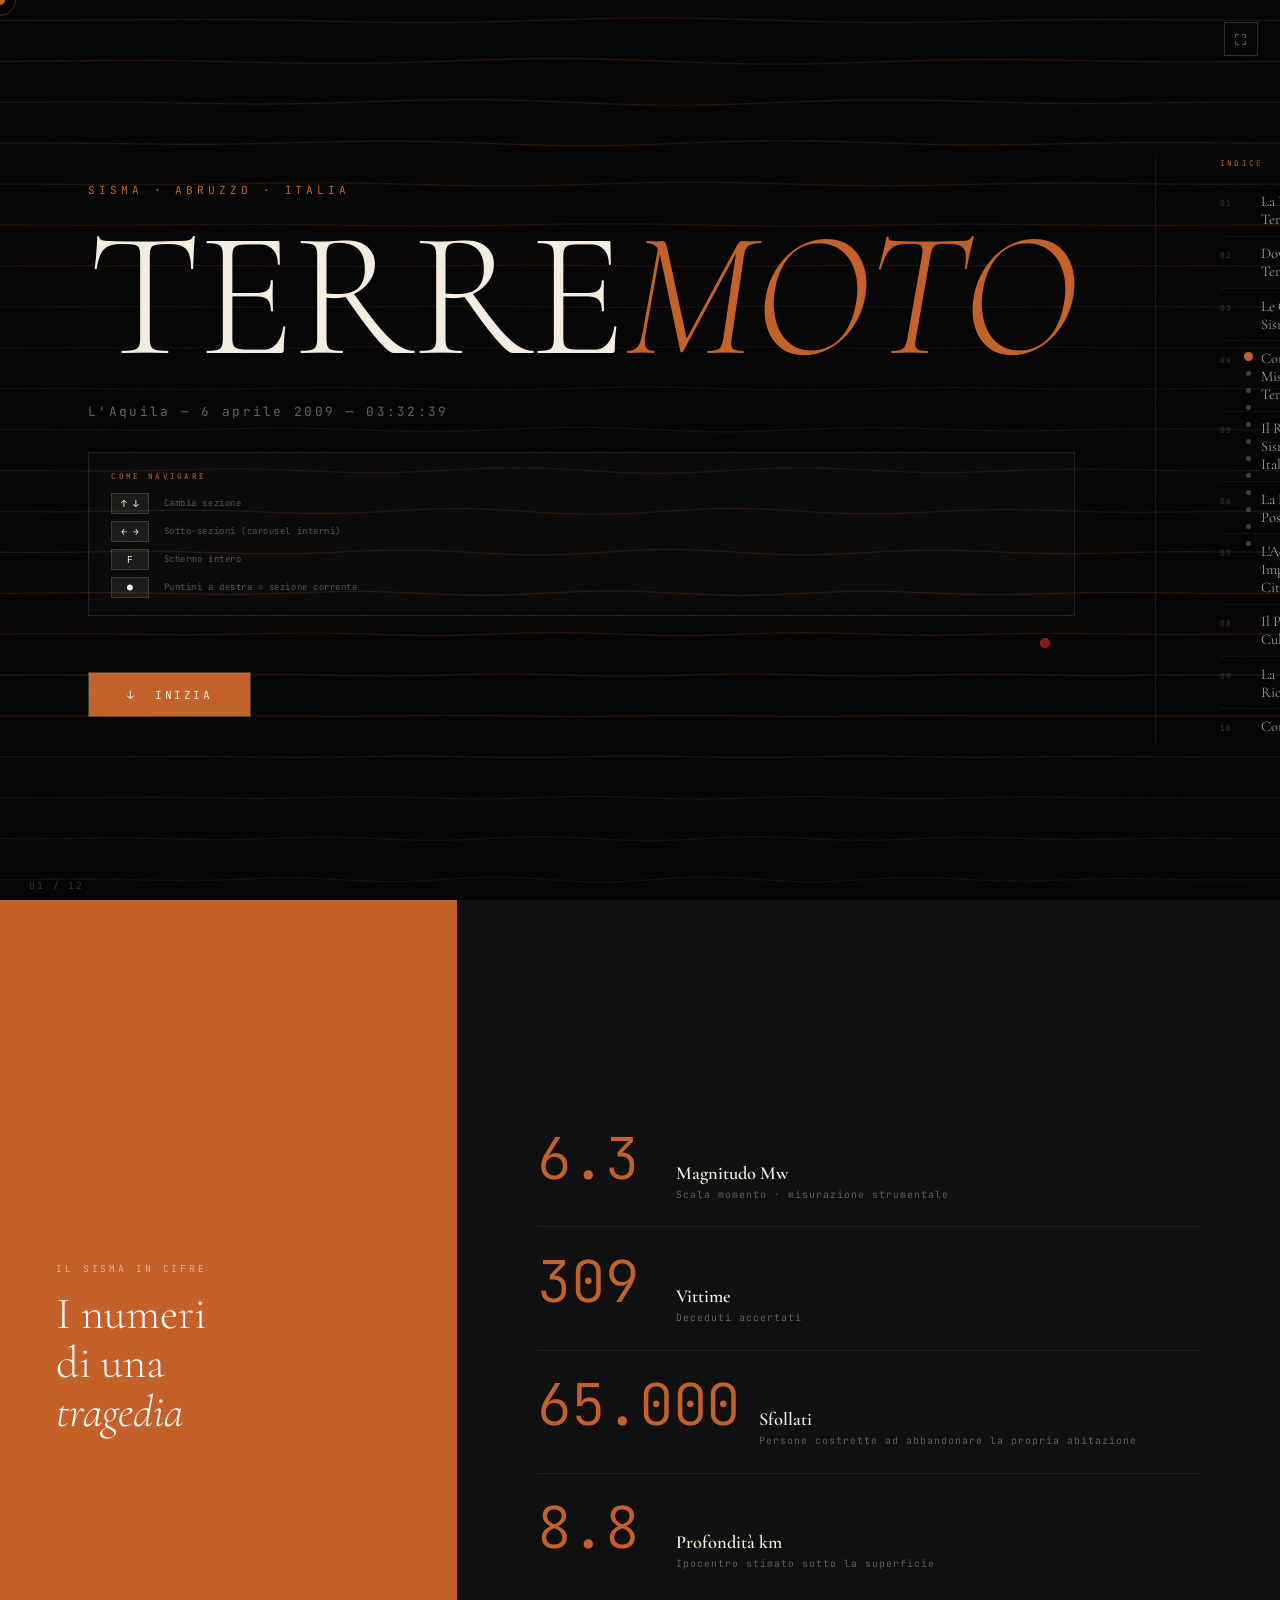
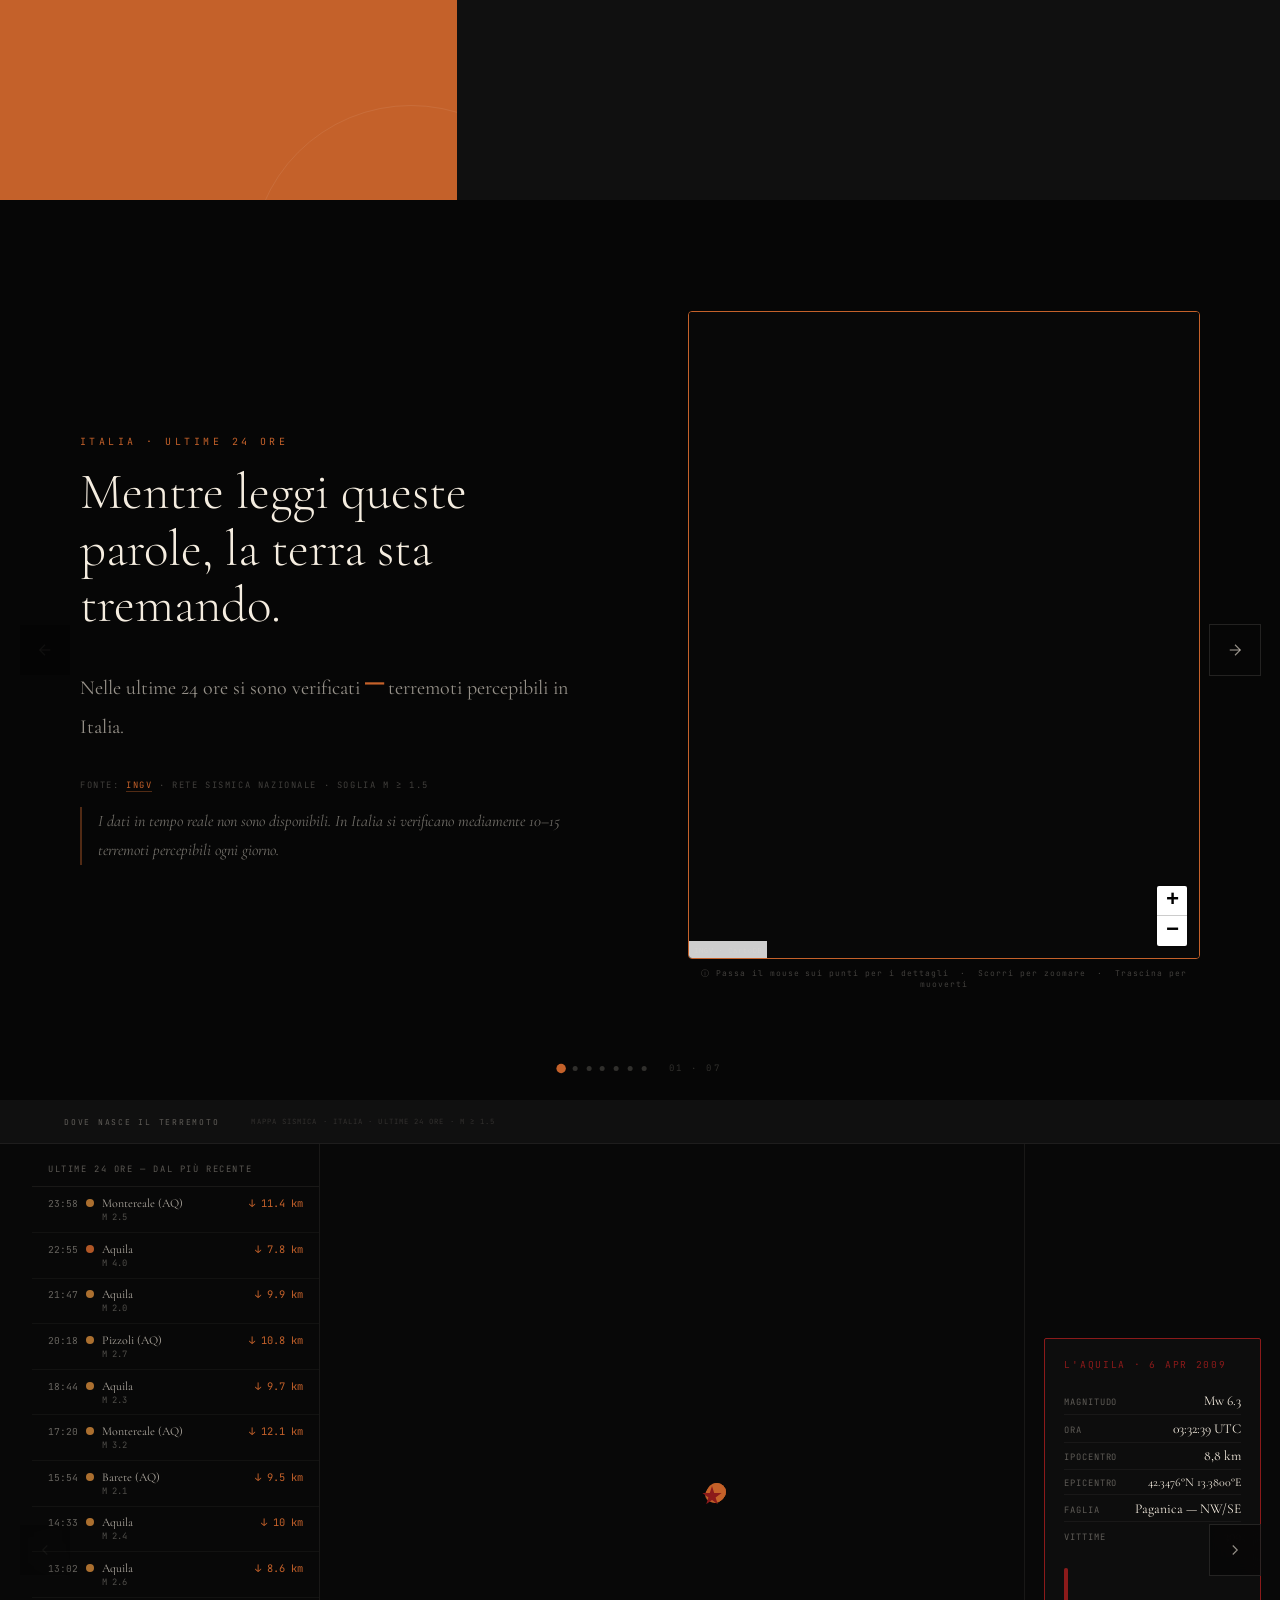
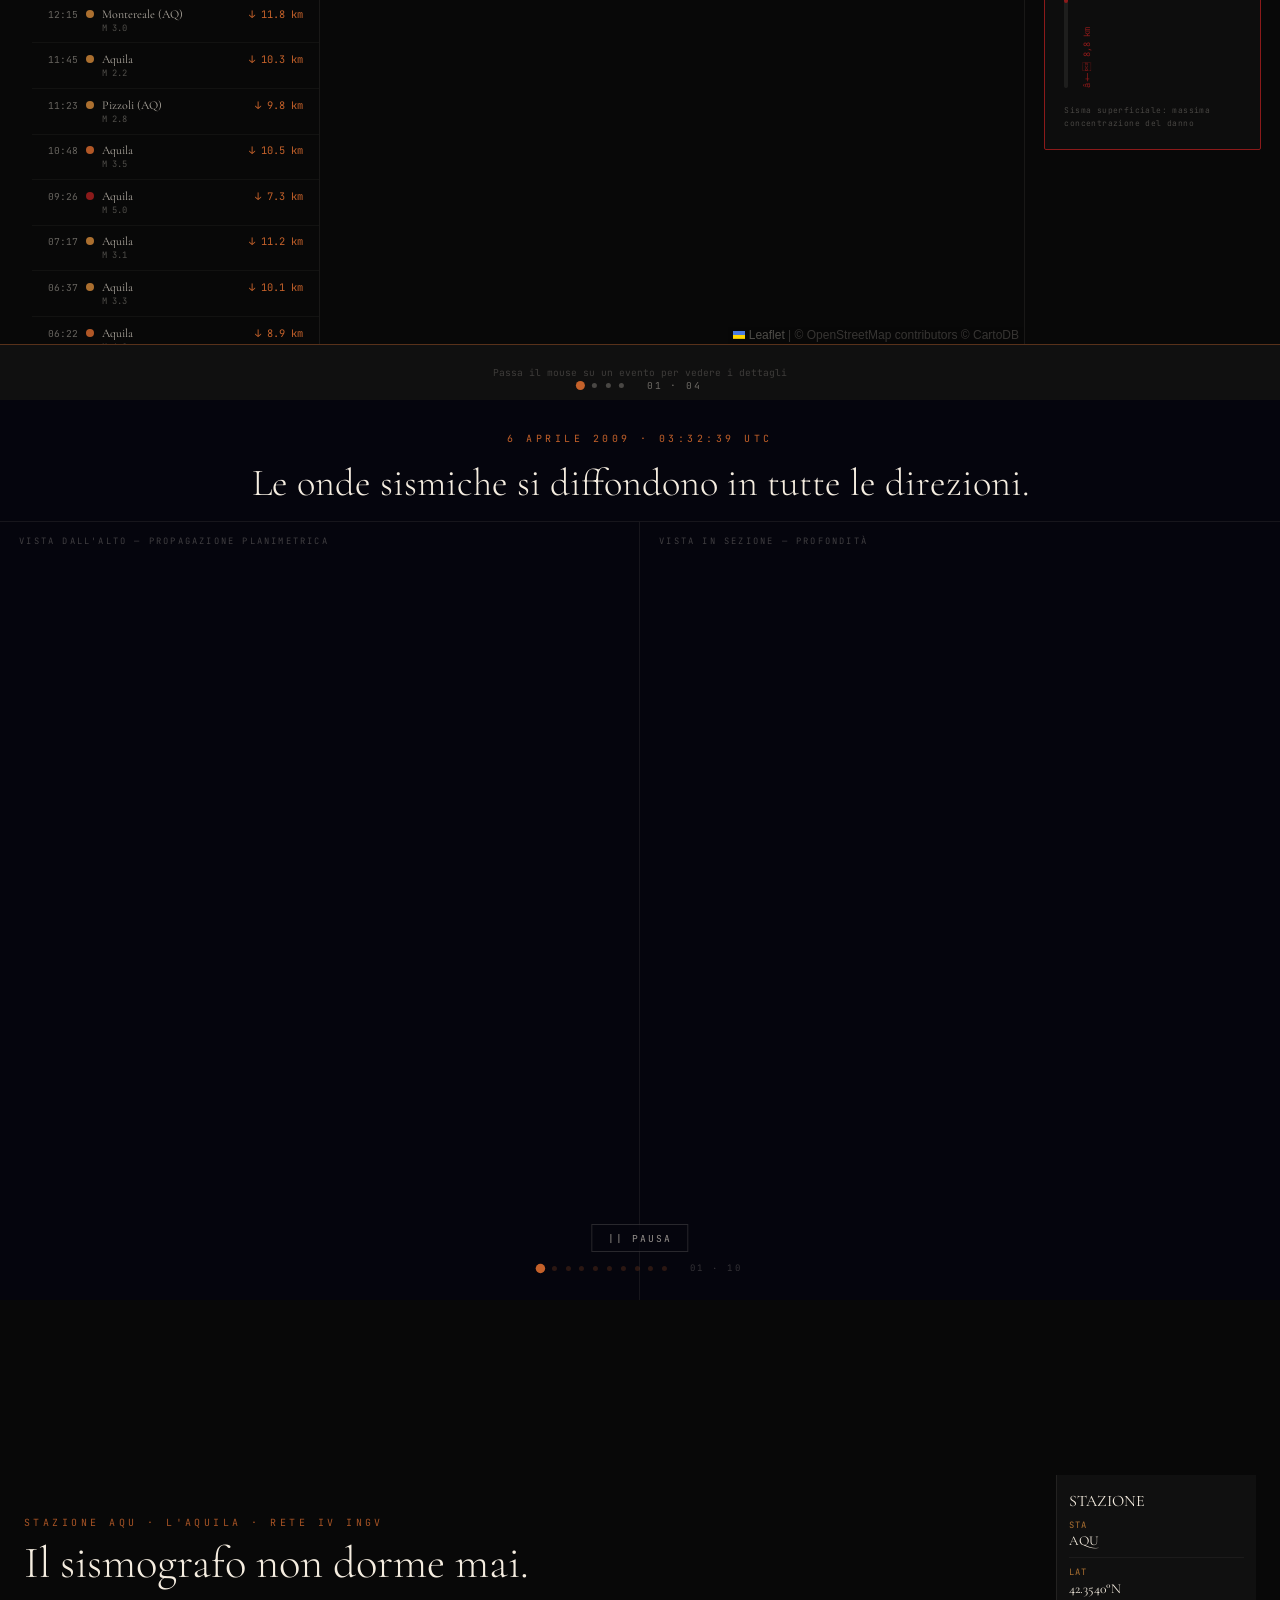
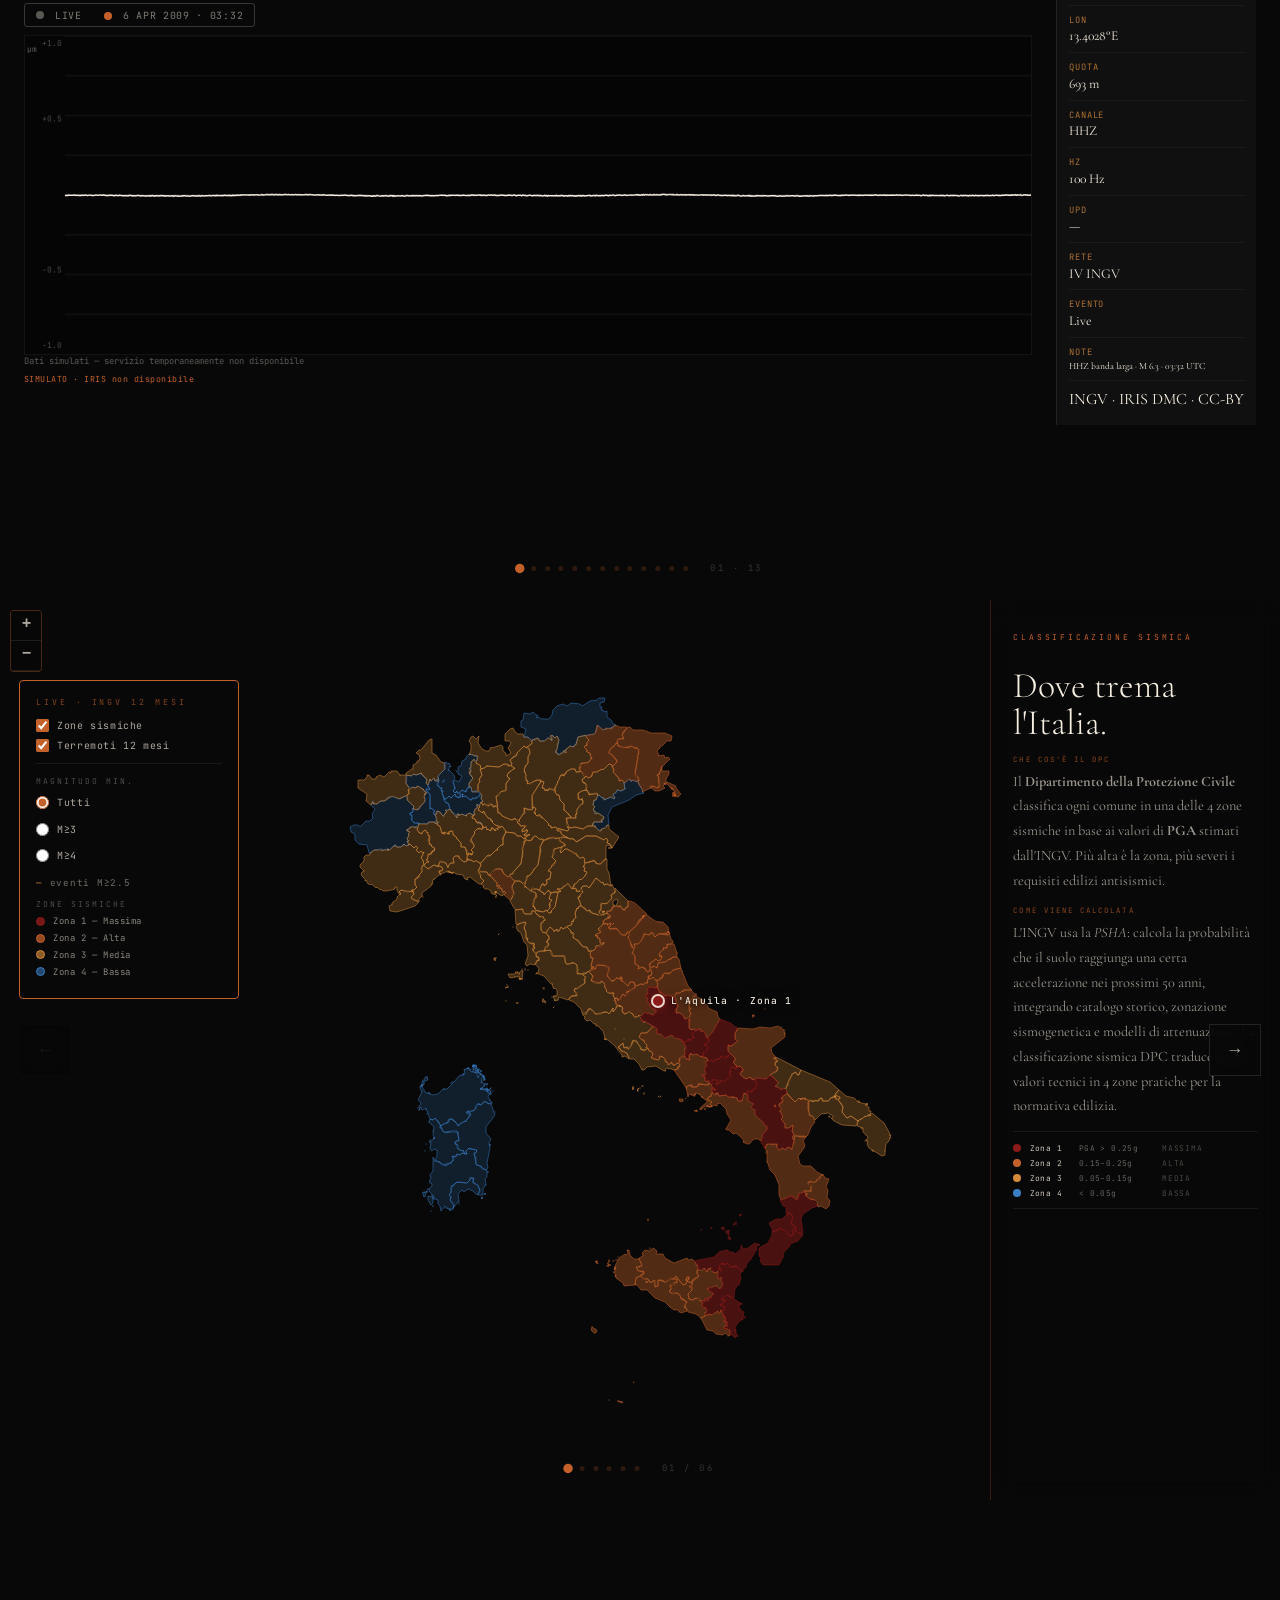
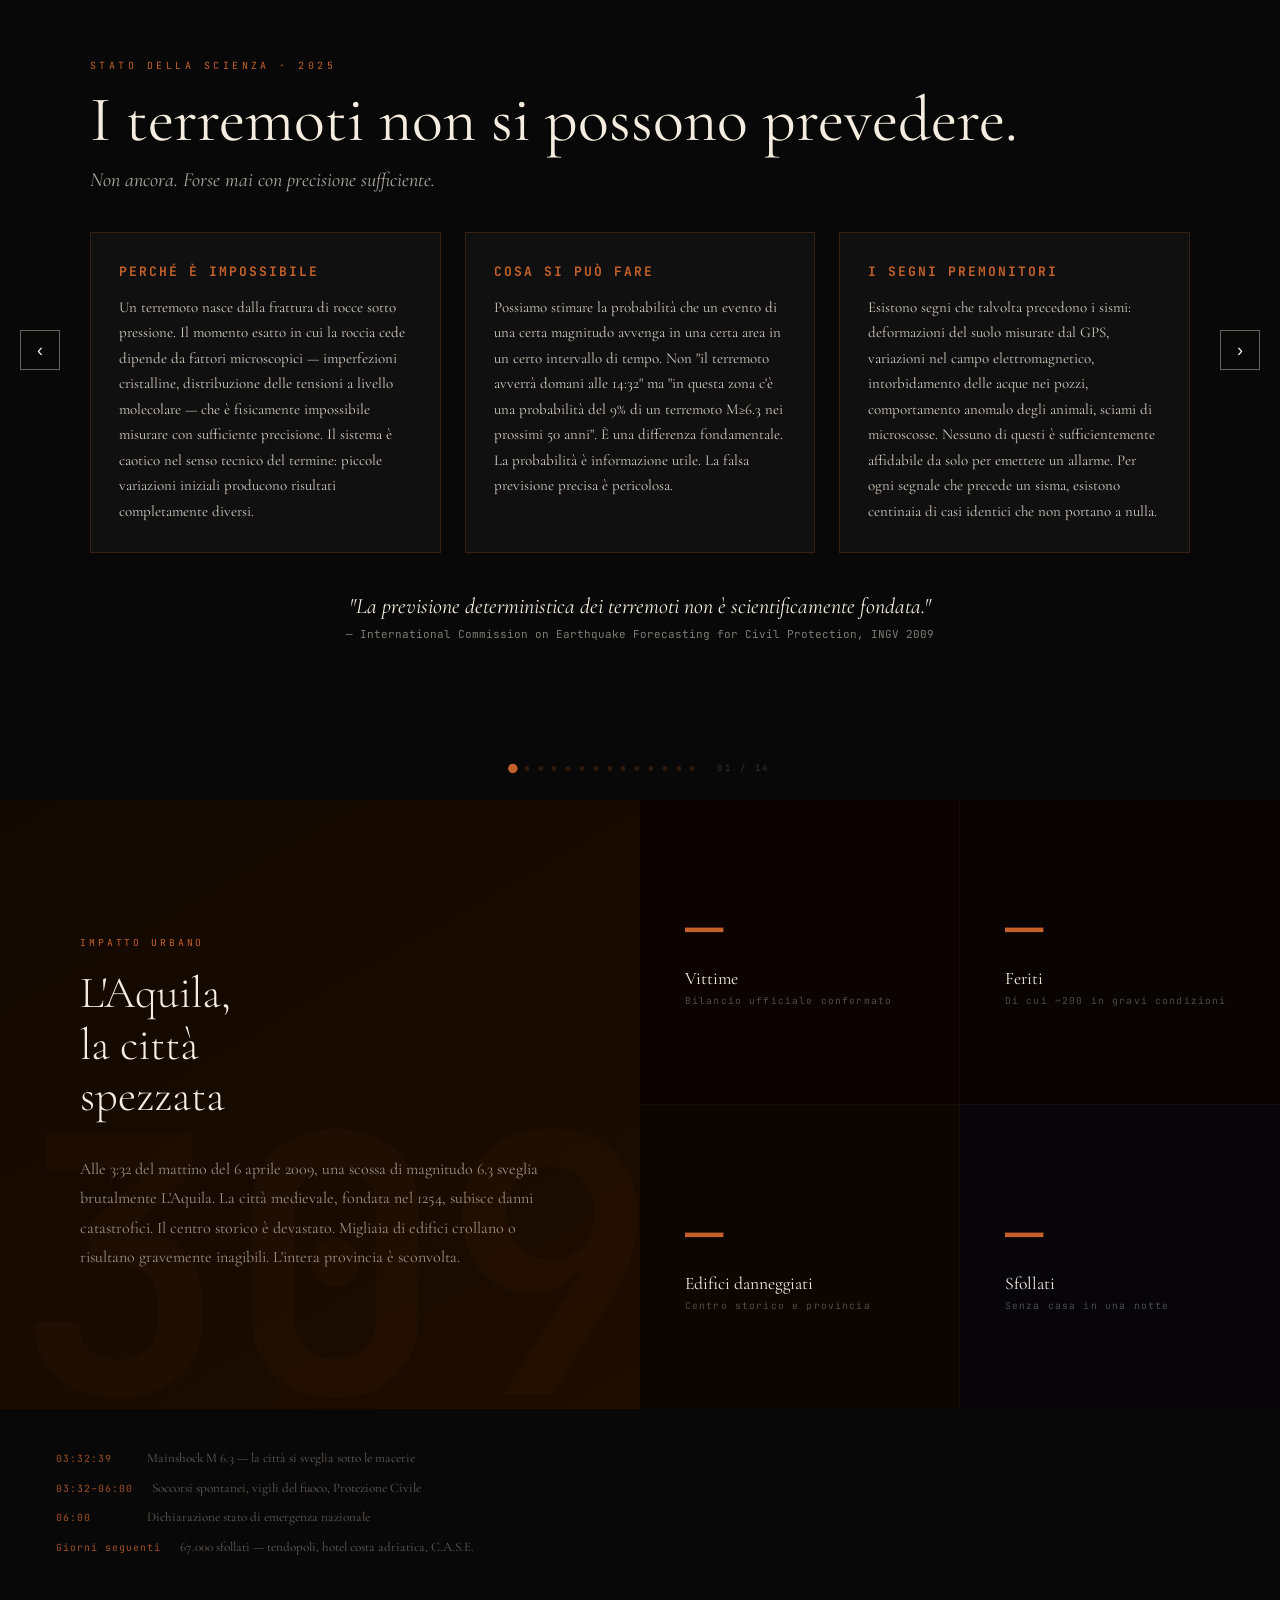
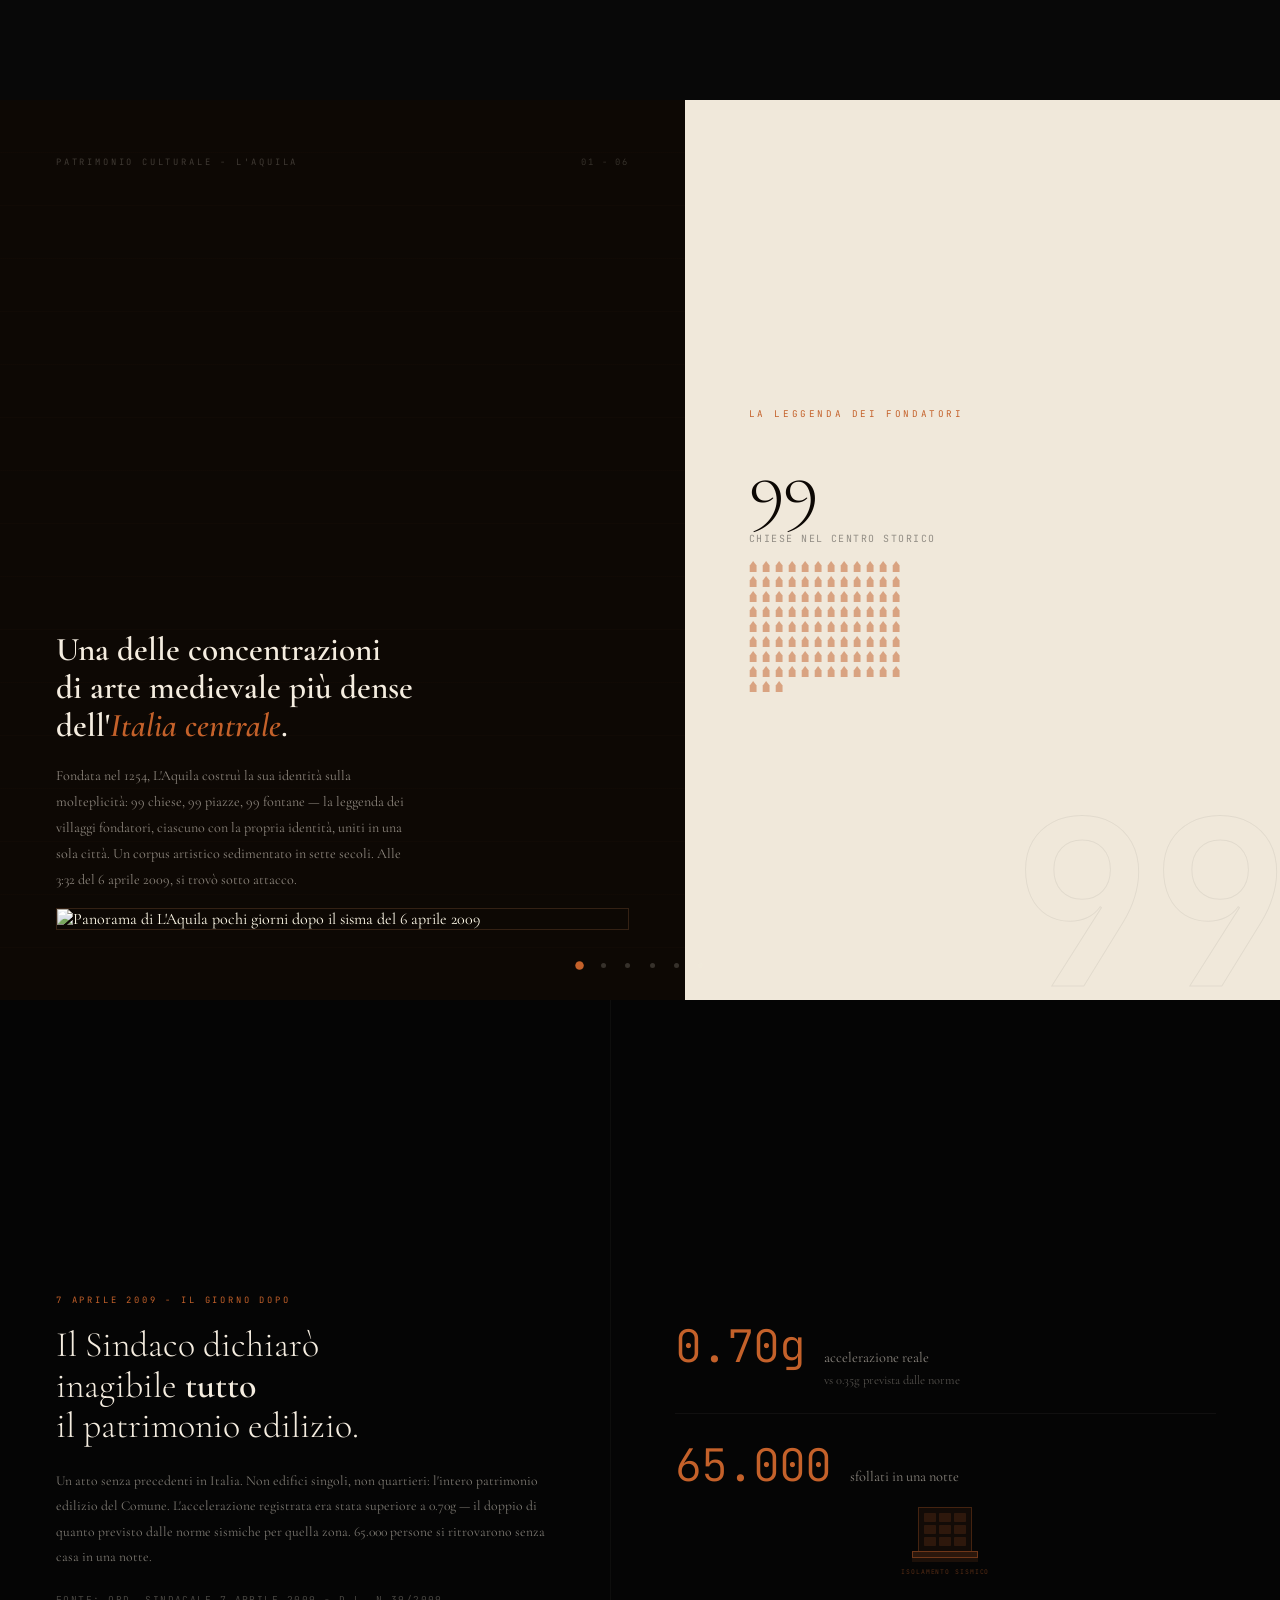
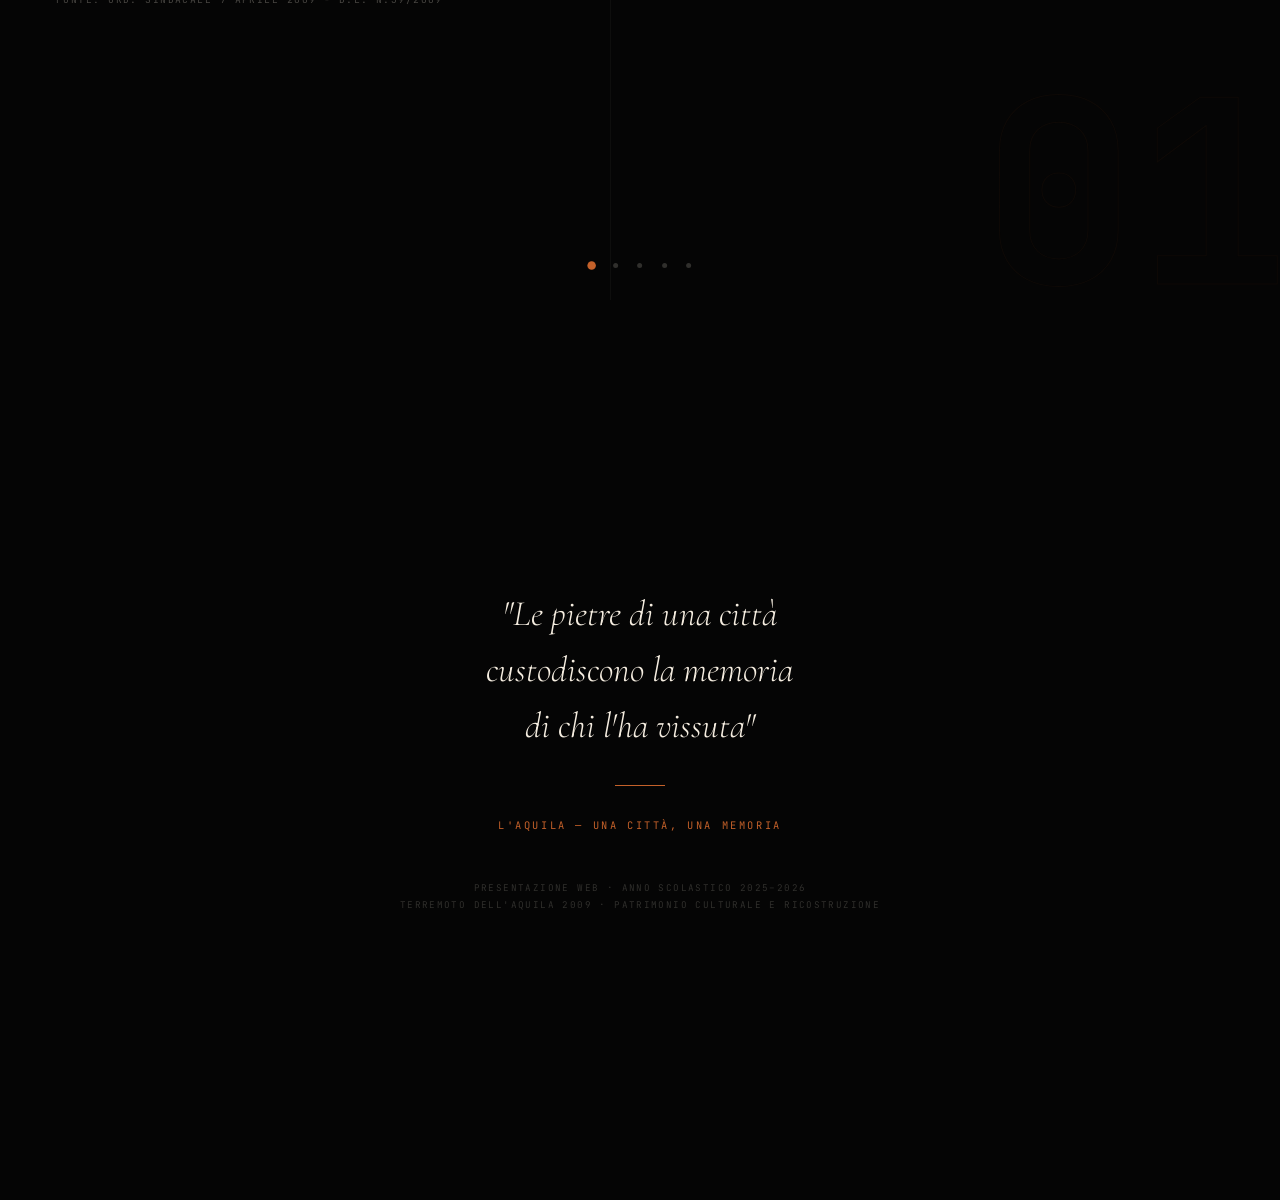
==== index.html @ 80b5f8e1 "fix(s4 html+css round2): dot-2009, 3 righe info, rimuovi pipe-connectors, s4-s12 testo, s4-s1 layout" ====
﻿<!DOCTYPE html>
<html lang="it">
<head>
    <meta charset="UTF-8">
    <meta name="viewport" content="width=device-width, initial-scale=1.0">
    <meta http-equiv="Cache-Control" content="no-cache, no-store, must-revalidate">
    <meta http-equiv="Pragma" content="no-cache">
    <meta http-equiv="Expires" content="0">
    <title>Terremoto — L'Aquila 2009</title>
    <link href="https://fonts.googleapis.com/css2?family=Cormorant+Garamond:ital,wght@0,300;0,400;0,600;0,700;1,300;1,400;1,600&family=JetBrains+Mono:wght@300;400;500&display=swap" rel="stylesheet">
    <link rel="stylesheet" href="css/global.css?v=2">
</head>
<body>

    <!-- CURSOR -->
    <div id="cursor"></div>
    <div id="cursor-ring"></div>

    <!-- FIXED UI -->
    <div id="progress-bar"></div>
    <nav id="nav-dots">
        <div class="dot active" data-i="0"></div>
        <div class="dot" data-i="1"></div>
        <div class="dot" data-i="2"></div>
        <div class="dot" data-i="3"></div>
        <div class="dot" data-i="4"></div>
        <div class="dot" data-i="5"></div>
        <div class="dot" data-i="6"></div>
        <div class="dot" data-i="7"></div>
        <div class="dot" data-i="8"></div>
        <div class="dot" data-i="9"></div>
        <div class="dot" data-i="10"></div>
        <div class="dot" data-i="11"></div>
    </nav>
    <div id="slide-counter">01 / 12</div>
    <button id="fullscreen-btn" title="Schermo intero (F)">
        <svg viewBox="0 0 24 24"><path d="M3 3h6M3 3v6M21 3h-6M21 3v6M3 21h6M3 21v-6M21 21h-6M21 21v-6"/></svg>
    </button>
    <div id="scroll-hint">
        <div class="scroll-mouse"></div>
        <span class="scroll-label">Scorri</span>
    </div>

    <!-- â•â• S1 · HERO â•â• -->
    <section class="slide" id="s-hero">
        <canvas id="hero-canvas"></canvas>
        <div class="hero-inner">
            <!-- Sinistra: titolo + guida navigazione -->
            <div class="hero-left">
                <p class="eyebrow">Sisma · Abruzzo · Italia</p>
                <h1 class="hero-title">TERRE<em>MOTO</em></h1>
                <p class="hero-sub">L'Aquila &mdash; 6 aprile 2009 &mdash; 03:32:39</p>

                <div class="hero-nav-guide">
                    <p class="nav-guide-label">Come navigare</p>
                    <div class="nav-guide-items">
                        <div class="nav-guide-item">
                            <span class="nav-key">↑ ↓</span>
                            <span class="nav-desc">Cambia sezione</span>
                        </div>
                        <div class="nav-guide-item">
                            <span class="nav-key">← →</span>
                            <span class="nav-desc">Sotto-sezioni (carousel interni)</span>
                        </div>
                        <div class="nav-guide-item">
                            <span class="nav-key">F</span>
                            <span class="nav-desc">Schermo intero</span>
                        </div>
                        <div class="nav-guide-item">
                            <span class="nav-key">●</span>
                            <span class="nav-desc">Puntini a destra = sezione corrente</span>
                        </div>
                    </div>
                </div>

                <div class="hero-cta">
                    <button class="btn-enter" id="btn-enter">↓ &nbsp;Inizia</button>
                </div>
            </div>

            <!-- Destra: indice -->
            <div class="hero-toc">
                <p class="toc-label">Indice</p>
                <ol class="toc-list">
                    <li class="toc-item" data-target="s-section1">
                        <span class="toc-num">01</span>
                        <span class="toc-text">La Fisica del Terremoto</span>
                    </li>
                    <li class="toc-item" data-target="s-section2">
                        <span class="toc-num">02</span>
                        <span class="toc-text">Dove Nasce il Terremoto</span>
                    </li>
                    <li class="toc-item" data-target="s-section3">
                        <span class="toc-num">03</span>
                        <span class="toc-text">Le Onde Sismiche</span>
                    </li>
                    <li class="toc-item" data-target="s-section4">
                        <span class="toc-num">04</span>
                        <span class="toc-text">Come si Misura un Terremoto</span>
                    </li>
                    <li class="toc-item" data-target="s-section5">
                        <span class="toc-num">05</span>
                        <span class="toc-text">Il Rischio Sismico in Italia</span>
                    </li>
                    <li class="toc-item" data-target="s-section6">
                        <span class="toc-num">06</span>
                        <span class="toc-text">La Difesa Possibile</span>
                    </li>
                    <li class="toc-item" data-target="s-city">
                        <span class="toc-num">07</span>
                        <span class="toc-text">L'Aquila: Impatto sulla Citt&agrave;</span>
                    </li>
                    <li class="toc-item" data-target="s-art">
                        <span class="toc-num">08</span>
                        <span class="toc-text">Il Patrimonio Culturale</span>
                    </li>
                    <li class="toc-item" data-target="s-rebuild">
                        <span class="toc-num">09</span>
                        <span class="toc-text">La Ricostruzione</span>
                    </li>
                    <li class="toc-item" data-target="s-end">
                        <span class="toc-num">10</span>
                        <span class="toc-text">Conclusioni</span>
                    </li>
                </ol>
            </div>
        </div>
        <div class="epicenter"><div class="pulse"></div></div>
    </section>

    <!-- â•â• S2 · DATI â•â• -->
    <section class="slide" id="s-data">
        <div class="data-grid">
            <div class="data-left">
                <span class="section-tag">Il sisma in cifre</span>
                <h2 class="panel-title">I numeri<br>di una<br><em>tragedia</em></h2>
            </div>
            <div class="data-right">
                <div class="stat-row">
                    <div class="stat-num" data-val="6.3" data-dec="1">—</div>
                    <div class="stat-info">
                        <div class="stat-label">Magnitudo Mw</div>
                        <div class="stat-sub">Scala momento · misurazione strumentale</div>
                    </div>
                </div>
                <div class="stat-row">
                    <div class="stat-num" data-val="309" data-dec="0">—</div>
                    <div class="stat-info">
                        <div class="stat-label">Vittime</div>
                        <div class="stat-sub">Deceduti accertati</div>
                    </div>
                </div>
                <div class="stat-row">
                    <div class="stat-num" data-val="65000" data-dec="0">—</div>
                    <div class="stat-info">
                        <div class="stat-label">Sfollati</div>
                        <div class="stat-sub">Persone costrette ad abbandonare la propria abitazione</div>
                    </div>
                </div>
                <div class="stat-row">
                    <div class="stat-num" data-val="8.8" data-dec="1">—</div>
                    <div class="stat-info">
                        <div class="stat-label">Profondità km</div>
                        <div class="stat-sub">Ipocentro stimato sotto la superficie</div>
                    </div>
                </div>
            </div>
        </div>
    </section>

    <!-- â•â• S3 · SEZIONE 1 — CAROSELLO 6 SUB-SLIDE â•â• -->

    <!-- Leaflet CSS — solo per la sezione 1 -->
    <link rel="stylesheet" href="lib/leaflet.css">

    <!-- â•â•â•â•â•â•â•â•â•â•â•â• SEZIONE 1 — CSS â•â•â•â•â•â•â•â•â•â•â•â• -->
    <link rel="stylesheet" href="css/s1-science.css?v=2">

    <section class="slide" id="s-section1">
      <div id="s1-carousel">
        <div id="s1-track">

          <!-- ─── Slide 1 ─── -->
          <div class="s1-slide" id="s1-s1">
            <div class="s1-slide-col-left">
              <span class="s1-eyebrow">ITALIA · ULTIME 24 ORE</span>
              <h2 class="s1-slide-title">Mentre leggi queste parole, la terra sta tremando.</h2>
              <p class="s1-slide-sub">Nelle ultime 24 ore si sono verificati <span id="s1-quake-count" class="s1-highlight">—</span> terremoti percepibili in Italia.</p>
              <p id="s1-last-event" class="s1-last-event" style="display:none">L'ultimo: <span id="s1-last-loc"></span>, <span id="s1-last-time"></span>, M <span id="s1-last-mag"></span></p>
              <span class="s1-caption">Fonte: <a href="https://www.ingv.it" target="_blank" rel="noopener" class="s1-link">INGV</a> · Rete Sismica Nazionale · soglia M ≥ 1.5</span>
              <div id="s1-api-fallback" class="s1-fallback" style="display:none">I dati in tempo reale non sono disponibili. In Italia si verificano mediamente 10–15 terremoti percepibili ogni giorno.</div>
            </div>
            <div class="s1-slide-col-right">
              <div class="s1-map-wrap">
                <div id="s1-map"></div>
              </div>
              <p class="s1-map-hint">&#9432; Passa il mouse sui punti per i dettagli &nbsp;·&nbsp; Scorri per zoomare &nbsp;·&nbsp; Trascina per muoverti</p>
            </div>
          </div>
          <!-- ─── Slide 2 ─── -->
          <div class="s1-slide" id="s1-s2">
            <div class="s1-def-text">
              <span class="s1-eyebrow">4.1 · FENOMENI SISMICI</span>
              <h2 class="s1-slide-title">Un improvviso rilascio di energia.</h2>
              <p class="s1-body-text">Un <button class="s1-reid-trigger" id="s1-etim-trigger">terremoto</button> — o sisma — è una serie di improvvisi movimenti del terreno causati dalla propagazione di onde meccaniche attraverso le rocce. Queste onde trasportano energia.</p>
              <p class="s1-body-text">Le rocce non sono rigide in modo assoluto: sotto pressione si deformano lentamente, accumulando energia elastica per secoli o millenni. Quando la deformazione supera il limite di rottura delle rocce, avviene la frattura. L'energia accumulata si libera istantaneamente sotto forma di onde sismiche.</p>
              <p class="s1-body-text">Questo meccanismo è identico a quello di un ramo secco piegato fino a spezzarsi: la deformazione è lenta e silenziosa, la rottura è istantanea e violenta.</p>
            </div>
            <div class="s1-def-visual">
              <div class="s1-branch-svg-wrap">
                <svg id="s1-branch-svg" viewBox="0 0 340 170" xmlns="http://www.w3.org/2000/svg">
                  <!-- strati rocciosi di sfondo -->
                  <line x1="10" y1="57" x2="330" y2="57" stroke="rgba(245,237,224,0.05)" stroke-width="1.5"/>
                  <line x1="10" y1="72" x2="330" y2="72" stroke="rgba(245,237,224,0.03)" stroke-width="1"/>
                  <line x1="10" y1="112" x2="330" y2="112" stroke="rgba(245,237,224,0.03)" stroke-width="1"/>
                  <line x1="10" y1="127" x2="330" y2="127" stroke="rgba(245,237,224,0.05)" stroke-width="1.5"/>
                  <!-- ramo principale — animato via JS -->
                  <path id="s1-b-main" d="M20,92 Q170,92 320,92" fill="none" stroke="rgba(245,237,224,0.85)" stroke-width="4.5" stroke-linecap="round"/>
                  <!-- pezzi rottura — nascosti -->
                  <line id="s1-b-left"  x1="20"  y1="92" x2="158" y2="87" stroke="#8B1A1A" stroke-width="4.5" stroke-linecap="round" opacity="0"/>
                  <line id="s1-b-right" x1="168" y1="97" x2="320" y2="92" stroke="#8B1A1A" stroke-width="4.5" stroke-linecap="round" opacity="0"/>
                  <!-- flash rottura -->
                  <circle id="s1-b-flash" cx="163" cy="92" r="9" fill="#C4612A" opacity="0"/>
                  <!-- label fase nel SVG -->
                  <text id="s1-b-label" x="170" y="153" text-anchor="middle" font-family="'JetBrains Mono',monospace" font-size="9" letter-spacing="3" fill="rgba(245,237,224,0.45)">INTEGRO</text>
                </svg>
              </div>
              <ul class="s1-phase-list">
                <li class="s1-phase-item active" data-phase="1">Integro — posizione di riposo</li>
                <li class="s1-phase-item" data-phase="2">Deformazione — curvatura progressiva</li>
                <li class="s1-phase-item" data-phase="3">Rottura — rilascio istantaneo di energia</li>
                <li class="s1-phase-item" data-phase="4">Rimbalzo — ritorno all'equilibrio</li>
              </ul>
              <div class="s1-branch-controls" style="margin-top:0.6rem;">
                <button id="s1-branch-btn" class="s1-btn"><span>&#9646;&#9646; Pausa</span></button>
                <span id="s1-branch-label" class="s1-canvas-label"></span>
              </div>
            </div>
          </div>

          <!-- ─── Slide 3 ─── -->
          <div class="s1-slide" id="s1-s3">
            <div class="s1-slide-col-left" style="display:flex;flex-direction:column;justify-content:flex-start;gap:1.8rem;padding:2rem 3rem 3.5rem 4rem;border-right:1px solid rgba(245,237,224,0.055);overflow-y:auto;">
              <span class="s1-eyebrow">H.F. REID · 1910</span>
              <h2 class="s1-slide-title">La teoria del rimbalzo elastico.</h2>
              <p class="s1-body-text">Dopo il terremoto di San Francisco del 1906, il geologo <button class="s1-reid-trigger" id="s1-reid-trigger">Harry Fielding Reid</button> studiò le deformazioni del terreno lungo la faglia di San Andreas. Scoprì che i blocchi rocciosi su entrambi i lati si erano spostati elasticamente per decenni prima della rottura, per poi &ldquo;rimbalzare&rdquo; nella posizione di minima energia dopo il sisma.</p>
            </div>
            <div class="s1-slide-col-right" style="display:flex;flex-direction:column;padding:2.5rem 2.5rem 2.5rem 2rem;background:#050709;position:relative;">
              <div id="s1-fault-phase-label" class="s1-canvas-label">Fase 1 &mdash; Accumulo di tensione in corso</div>
              <span id="s1-fault-years" class="s1-years-counter" style="display:none"></span>
              <div class="s1-canvas-wrap">
                <canvas id="s1-fault-canvas"></canvas>
              </div>
              <div class="s1-canvas-footer">
                <span class="s1-canvas-note">Modello Reid 1910 &mdash; faglia trascorrente</span>
                <span class="s1-canvas-note">Canvas interattivo</span>
              </div>
              <ul class="s1-phase-list" style="margin-top:1rem;">
                <li class="s1-phase-item" data-phase="1">Accumulo di tensione</li>
                <li class="s1-phase-item" data-phase="2">Deformazione elastica</li>
                <li class="s1-phase-item" data-phase="3">Rottura &mdash; rilascio energia</li>
                <li class="s1-phase-item" data-phase="4">Rimbalzo alla posizione di equilibrio</li>
              </ul>
              <button id="s1-play-btn" class="s1-btn" style="margin-top:1rem;align-self:flex-start;" onclick="startFaultAnim()">
                <span>&#9654; Avvia</span>
              </button>
            </div>
          </div>

          <!-- ─── Slide 4 ─── -->
          <div class="s1-slide" id="s1-s4">
            <div class="s1-slide-inner">
              <div class="s1-s4-text">
                <header>
                  <span class="s1-eyebrow">4.3 · SISMICITÀ STATISTICA</span>
                  <h2 class="s1-slide-title">Più raro è il terremoto,<br>più è devastante.</h2>
                  <p class="s1-body-text">I terremoti non sono eventi casuali: obbediscono a una distribuzione statistica precisa. Nelle rocce l'energia elastica si accumula e si libera ciclicamente; il <em>periodo di ritorno</em> è il tempo medio tra due sismi nella stessa area. La <button class="s1-reid-trigger" id="s1-gr-trigger">legge di Gutenberg-Richter</button> stabilisce che a ogni unità di magnitudo in più corrisponde circa dieci volte il periodo di ritorno — una relazione osservata in tutto il mondo. I valori del cursore sono calibrati sulla sismicità dell'Appennino centrale.</p>
                </header>
                <p class="s1-slider-hint">I due cursori sono collegati dalla legge: sposta uno e osserva l'altro adeguarsi — più la magnitudo sale, più il sisma diventa un evento raro. Trova dove si posiziona il terremoto de L'Aquila del 2009.</p>
              </div>
              <div class="s1-tool-wrap">
                <div class="s1-energy-col">
                  <div class="s1-energy-wrap">
                    <label class="s1-energy-title">Energia accumulata</label>
                    <div class="s1-energy-tank">
                      <div id="s1-energy-fill" class="s1-energy-fill"></div>
                      <div id="s1-paganica-marker" class="s1-paganica-marker">
                        <span>&#8592; L'Aquila 2009</span>
                      </div>
                    </div>
                    <p id="s1-energy-label" class="s1-energy-label">—</p>
                  </div>
                </div>
                <div class="s1-sliders-col">
                  <div class="s1-slider-group">
                    <label class="s1-slider-label" for="s1-time-slider">Periodo di ritorno</label>
                    <div class="s1-slider-track-wrap">
                      <input id="s1-time-slider" type="range" min="0" max="8" value="3" step="1" aria-label="Periodo di ritorno">
                    </div>
                    <div class="s1-slider-ticks" aria-hidden="true">
                      <span>1g</span><span>1sett</span><span>1mese</span><span>1a</span><span>10a</span><span>50a</span><span>100a</span><span>200a</span><span>500a</span>
                    </div>
                    <p id="s1-time-label" class="s1-slider-val">circa 1 anno</p>
                  </div>
                  <div class="s1-slider-group">
                    <label class="s1-slider-label" for="s1-mag-slider">Magnitudo</label>
                    <input id="s1-mag-slider" type="range" min="10" max="75" value="28" step="1" aria-label="Magnitudo momento">
                    <p id="s1-mag-label" class="s1-slider-val s1-mag-val">M 2.8</p>
                    <p id="s1-mag-desc" class="s1-slider-desc">Raramente percepito dalle persone</p>
                  </div>
                </div>
              </div>
            </div><!-- /s1-slide-inner -->
          </div>

          <!-- ─── Slide 5 — Paganica: narrativa ─── -->
          <div class="s1-slide" id="s1-s5">
            <div class="s1-s5-wrap">
              <div class="s1-s5-header">
                <div class="s1-s5-title-col">
                  <span class="s1-eyebrow">6 APRILE 2009 · 03:32:39</span>
                  <h2 class="s1-slide-title">La Faglia di Paganica<br>si è mossa.</h2>
                  <p class="s1-slide-sub" style="font-style:italic;">Per pochi secondi. Dopo secoli di silenzio.</p>
                </div>
                <div class="s1-s5-photo-wrap">
                  <!-- sostituisci src con il percorso della foto INGV -->
                  <img src="" alt="Faglia di Paganica — INGV" class="s1-s5-photo" id="s1-s5-photo">
                  <span class="s1-s5-photo-caption">Foto: INGV</span>
                </div>
              </div>
              <div class="s1-s5-grid">
                <div class="s1-s5-col">
                  <div class="s1-narrative-block">
                    <h4 class="s1-narrative-title">La faglia</h4>
                    <p class="s1-body-text">La Faglia di Paganica è una frattura nella crosta lunga ~12 km sotto la conca aquilana. È una faglia normale: i due blocchi si muovono in opposizione sotto forze estensionali che allungano e assottigliano la crosta.</p>
                  </div>
                  <hr class="s1-divider">
                  <div class="s1-narrative-block">
                    <h4 class="s1-narrative-title">L'accumulo</h4>
                    <p class="s1-body-text">Per secoli la faglia era rimasta immobile mentre le forze tettoniche dell'Appennino centrale accumulavano tensione elastica invisibile nelle rocce circostanti.</p>
                  </div>
                </div>
                <div class="s1-s5-col">
                  <div class="s1-narrative-block">
                    <h4 class="s1-narrative-title">Il movimento</h4>
                    <p class="s1-body-text">Alle 3:32 del 6 aprile 2009 la roccia cedette. Il blocco orientale scese di 20–30 cm in meno di 7 secondi, liberando ~2.000 miliardi di joule di energia sotto forma di onde sismiche.</p>
                  </div>
                  <hr class="s1-divider">
                  <div class="s1-narrative-block">
                    <h4 class="s1-narrative-title">Il contesto</h4>
                    <p class="s1-body-text">L'Aquila era stata colpita nel 1461 e nel 1703. Ma 700 anni di silenzio avevano cancellato dalla memoria collettiva la pericolosità di quel suolo.</p>
                  </div>
                </div>
              </div>
            </div>
          </div>
          <!-- ─── Slide 6 — Animazione + Scheda tecnica ─── -->
          <div class="s1-slide" id="s1-s6">
            <div class="s1-s6-inner">
              <div class="s1-s6-canvas-col">
                <span class="s1-eyebrow">SIMULAZIONE</span>
                <h3 class="s1-s6-subtitle">La roccia che cede</h3>
                <div class="s1-canvas-controls">
                  <button id="s1-paganica-btn" class="s1-btn">&#9654; Avvia</button>
                  <span id="s1-paganica-label" class="s1-canvas-label"></span>
                </div>
                <canvas id="s1-paganica-canvas"></canvas>
                <div class="s1-s6-desc">Questa simulazione rappresenta il ciclo tettonico della Faglia di Paganica: accumulo lento di tensione nelle rocce (secoli), frattura istantanea e scorrimento del blocco orientale di 20–30 cm — l'evento del 6 aprile 2009.</div>
              </div>
              <div class="s1-s6-tech-col">
                <span class="s1-eyebrow">SCHEDA TECNICA</span>
                <h3 class="s1-s6-subtitle">Faglia di Paganica</h3>
                <div class="s1-tech-grid">
                  <div class="s1-tech-card"><span class="s1-tech-label">Tipo</span><span class="s1-tech-value">Faglia normale (estensionale)</span></div>
                  <div class="s1-tech-card"><span class="s1-tech-label">Orientazione</span><span class="s1-tech-value">N120°–140° — NW–SE</span></div>
                  <div class="s1-tech-card"><span class="s1-tech-label">Lunghezza rottura</span><span class="s1-tech-value">~12 km</span></div>
                  <div class="s1-tech-card"><span class="s1-tech-label">Profondità ipocentro</span><span class="s1-tech-value">8,8 km</span></div>
                  <div class="s1-tech-card"><span class="s1-tech-label">Spostamento co-sismico</span><span class="s1-tech-value">20–30 cm</span></div>
                  <div class="s1-tech-card"><span class="s1-tech-label">Epicentro → centro storico</span><span class="s1-tech-value">~3 km</span></div>
                </div>
                <p class="s1-source-caption">Fonte: Chiarabba et al., 2009 · GRL · INGV</p>
              </div>
            </div>
          </div>

          <!-- ─── Slide 7 — Transizione ─── -->
          <div class="s1-slide" id="s1-s7" style="background:var(--black);display:flex;align-items:center;justify-content:center;text-align:center;">
            <div class="s1-transition-wrap">
              <span class="s1-eyebrow">SEZIONE 2 → LE ONDE SISMICHE</span>
              <h2 class="s1-slide-title">Ma come si propaga questa energia?</h2>
              <p class="s1-slide-sub">Le onde sismiche: tre tipi, tre comportamenti, tre effetti diversi.</p>
              <div class="s1-bounce-arrow" aria-hidden="true">&#8595;</div>
            </div>
          </div>

        </div><!-- /s1-track -->

        <!-- Frecce navigazione -->
        <button class="s1-arrow" id="s1-prev" disabled aria-label="Slide precedente">
          <svg viewBox="0 0 24 24"><path d="M19 12H5"/><path d="M12 19l-7-7 7-7"/></svg>
        </button>
        <button class="s1-arrow" id="s1-next" aria-label="Slide successiva">
          <svg viewBox="0 0 24 24"><path d="M5 12h14"/><path d="M12 5l7 7-7 7"/></svg>
        </button>

        <!-- Navigazione dots -->
        <div class="s1-nav">
          <div class="s1-dots-row">
            <span class="s1-dot active" data-slide="0"></span>
            <span class="s1-dot" data-slide="1"></span>
            <span class="s1-dot" data-slide="2"></span>
            <span class="s1-dot" data-slide="3"></span>
            <span class="s1-dot" data-slide="4"></span>
            <span class="s1-dot" data-slide="5"></span>
            <span class="s1-dot" data-slide="6"></span>
          </div>
          <span id="s1-counter">01 · 07</span>
        </div>

        <span class="s1-swipe-hint">&#8592; Scorri &#8594;</span>
      </div><!-- /s1-carousel -->
    </section>

    <!-- â•â• S3 · SEZIONE 2 — DOVE NASCE IL TERREMOTO â•â• -->
    <!-- â•â•â•â•â•â•â•â•â•â•â•â•â•â•â•â•â•â•â•â•â•â•â•â•â•â•â•â•â•â•â•â•â•â•â•â•â•â•â•â•â•â•â•â•
     SEZIONE 2 — "DOVE NASCE IL TERREMOTO"
     Prefisso CSS/JS: s2-
     Dipendenze: Leaflet CSS+JS già caricati nel padre
     â•â•â•â•â•â•â•â•â•â•â•â•â•â•â•â•â•â•â•â•â•â•â•â•â•â•â•â•â•â•â•â•â•â•â•â•â•â•â•â•â•â•â•â• -->

<link rel="stylesheet" href="css/s2-epicenter.css?v=2">

<section class="slide" id="s-section2">
  <div id="s2-carousel">
    <div id="s2-track">

      <!-- ─── Slide 1 — Mappa + Lista ─── -->
      <div class="s2-slide" id="s2-s1">
        <!-- Barra superiore (cornice come il panel info sotto) -->
        <div id="s2-s1-header">
          <span class="s2-hdr-eyebrow">Dove nasce il terremoto</span>
          <span class="s2-hdr-tag">Mappa sismica · Italia · Ultime 24 ore · M ≥ 1.5</span>
        </div>
        <div class="s2-cols">
          <!-- Sinistra: lista -->
          <div class="s2-col-left">
            <div class="s2-list-header">ULTIME 24 ORE — DAL PIÙ RECENTE</div>
            <div id="s2-event-list">
              <div class="s2-list-fallback" id="s2-list-loading">Caricamento dati INGV…</div>
            </div>
          </div>
          <!-- Centro: mappa -->
          <div class="s2-col-center">
            <div id="s2-map"></div>
          </div>
          <!-- Destra: panel L'Aquila -->
          <div class="s2-col-right">
            <div id="s2-aquila-panel">
              <span class="s2-aq-title">L'AQUILA · 6 APR 2009</span>
              <div class="s2-aq-row"><span class="s2-aq-label">MAGNITUDO</span><span class="s2-aq-val">Mw 6.3</span></div>
              <div class="s2-aq-row"><span class="s2-aq-label">ORA</span><span class="s2-aq-val">03:32:39 UTC</span></div>
              <div class="s2-aq-row"><span class="s2-aq-label">IPOCENTRO</span><span class="s2-aq-val">8,8 km</span></div>
              <div class="s2-aq-row"><span class="s2-aq-label">EPICENTRO</span><span class="s2-aq-val" style="font-size:0.75rem;">42.3476°N 13.3800°E</span></div>
              <div class="s2-aq-row"><span class="s2-aq-label">FAGLIA</span><span class="s2-aq-val">Paganica — NW/SE</span></div>
              <div class="s2-aq-row" style="border:none;"><span class="s2-aq-label">VITTIME</span><span class="s2-aq-val" style="color:var(--blood);">309</span></div>
              <div class="s2-depth-bar-wrap">
                <div class="s2-depth-bar-track">
                  <div class="s2-depth-bar-fill" id="s2-depth-bar"></div>
                </div>
                <span class="s2-depth-bar-label">â† 8,8 km</span>
              </div>
              <div class="s2-aq-caption">Sisma superficiale: massima<br>concentrazione del danno</div>
            </div>
          </div>
        </div>
        <!-- Panel info basso -->
        <div id="s2-info-panel">
          <span class="s2-info-placeholder" id="s2-info-placeholder">Passa il mouse su un evento per vedere i dettagli</span>
          <div class="s2-info-grid" id="s2-info-grid" style="display:none;"></div>
        </div>
      </div>

      <!-- ─── Slide 2 — Animazione ipocentro→epicentro ─── -->
      <div class="s2-slide" id="s2-s2">
        <div class="s2-anim-left">
          <span class="s2-eyebrow">DOVE NASCE IL TERREMOTO</span>
          <h2 class="s2-slide-title">Due punti.<br>Due ruoli.</h2>
          <p class="s2-body-text"><strong>L'ipocentro</strong> — detto anche fuoco — è il punto in profondità nella crosta terrestre dove avviene la frattura delle rocce e si libera l'energia. Da qui partono le onde di volume, che si propagano in tutte le direzioni attraverso la roccia.</p>
          <p class="s2-body-text"><strong>L'epicentro</strong> è il primo punto della superficie terrestre raggiunto dalle onde di volume. Non è dove nasce il terremoto — è dove arriva per primo. Da qui si originano le onde superficiali, le più lente ma le più distruttive.</p>
        </div>
        <div class="s2-anim-right">
          <canvas id="s2-hypo-canvas" width="480" height="520"></canvas>
          <div class="s2-canvas-label" id="s2-hypo-label">Clicca "Avvia" per iniziare</div>
          <ul class="s2-phase-list" style="margin-top:0.8rem;width:100%;">
            <li class="s2-phase-item" data-phase="1">1 — Roccia sotto tensione</li>
            <li class="s2-phase-item" data-phase="2">2 — Frattura — rilascio energia</li>
            <li class="s2-phase-item" data-phase="3">3 — Onda sale verso la superficie</li>
            <li class="s2-phase-item" data-phase="4">4 — Epicentro raggiunto — onde superficiali</li>
          </ul>
          <button class="s2-btn" id="s2-anim-btn" style="margin-top:0.5rem;">&#x25B6; Avvia</button>
        </div>
      </div>

      <!-- ─── Slide 3 — Split profondità ─── -->
      <div class="s2-slide" id="s2-s3">
        <div class="s3-split">
          <!-- Sinistra: sezione verticale della crosta -->
          <div class="s3-panel">
            <span class="s3-panel-title">SEZIONE<br>VERTICALE</span>
            <canvas id="s2-section-canvas" width="320" height="400"></canvas>
          </div>
          <!-- Centro: slider verticale + preset -->
          <div class="s3-ctrl">
            <div class="s3-depth-readout">
              <span class="s3-depth-label">Profondità</span>
              <span id="s2-depth-val" class="s3-depth-num">8,8 km</span>
            </div>
            <div class="s3-slider-outer">
              <span class="s3-tick">1 km</span>
              <input type="range" id="s2-depth-slider" min="1" max="300" step="0.5" value="8.8">
              <span class="s3-tick">300 km</span>
            </div>
            <div class="s3-presets">
              <button class="s2-preset-btn s2-preset-btn--active" data-depth="8.8">L'Aquila 2009<em>8,8 km · superficiale</em></button>
              <button class="s2-preset-btn" data-depth="16">Irpinia 1980<em>16 km · intermedio</em></button>
              <button class="s2-preset-btn" data-depth="280">Calabria<em>280 km · profondo</em></button>
            </div>
          </div>
          <!-- Destra (grande): vista dall'alto + griglia km -->
          <div class="s3-panel s3-panel--map">
            <span class="s3-panel-title">VISTA<br>DALL'ALTO</span>
            <canvas id="s2-depth-canvas" width="600" height="500"></canvas>
          </div>
        </div>
        <!-- Barra info in fondo -->
        <div class="s3-info-bar">
          <div class="s3-info-item">
            <span class="s3-info-key">Raggio danno</span>
            <span class="s3-info-val" id="s2-info-radius">~10 km</span>
          </div>
          <div class="s3-info-sep"></div>
          <div class="s3-info-item">
            <span class="s3-info-key">Intensità massima</span>
            <span class="s3-info-val" id="s2-info-mcs">IX–X MCS</span>
          </div>
          <div class="s3-info-sep"></div>
          <div class="s3-info-item">
            <span class="s3-info-key">Area stimata</span>
            <span class="s3-info-val" id="s2-info-area">~314 km²</span>
          </div>
        </div>
      </div>

      <!-- ─── Slide 4 — Transizione ─── -->
      <div class="s2-slide" id="s2-s4">
        <span class="s2-transition-eyebrow">SEZIONE 3 → LE ONDE SISMICHE</span>
        <h2 class="s2-transition-title">Ma come si propaga questa energia attraverso la roccia?</h2>
        <p class="s2-transition-sub">Esistono quattro tipi di onde sismiche. Quattro comportamenti diversi. Quattro effetti diversi.</p>
        <span class="s2-bounce-arrow" aria-hidden="true">↓</span>
      </div>

    </div><!-- /s2-track -->

    <!-- Frecce navigazione -->
    <button class="s2-arrow" id="s2-prev" disabled>
      <svg viewBox="0 0 24 24"><polyline points="15 18 9 12 15 6"/></svg>
    </button>
    <button class="s2-arrow" id="s2-next">
      <svg viewBox="0 0 24 24"><polyline points="9 18 15 12 9 6"/></svg>
    </button>

    <!-- Nav dots + counter -->
    <div class="s2-nav">
      <div class="s2-dots-row">
        <button class="s2-dot active" data-slide="0" aria-label="Slide 1"></button>
        <button class="s2-dot" data-slide="1" aria-label="Slide 2"></button>
        <button class="s2-dot" data-slide="2" aria-label="Slide 3"></button>
        <button class="s2-dot" data-slide="3" aria-label="Slide 4"></button>
      </div>
      <span id="s2-counter">01 · 04</span>
    </div>
  </div><!-- /s2-carousel -->
</section>

<script src="js/s2-epicenter.js"></script>

    <!-- Leaflet JS (condiviso tra s1 e s2) -->
    <script src="lib/leaflet.js"></script>

    <!-- â•â• S3 · ONDE SISMICHE â•â• -->
    <section class="slide" id="s-section3">
    <link rel="stylesheet" href="css/s3-waves.css?v=2">

      <div id="s3-carousel">
        <div id="s3-track">

          <!-- ─── Slide 1 ─── -->
          <div class="s3-slide" id="s3-s1">
            <div class="s3-s1-wrap">
              <div class="s3-s1-header">
                <span class="s3-eyebrow">6 APRILE 2009 · 03:32:39 UTC</span>
                <h2 class="s3-title" style="margin-bottom:0">Le onde sismiche si diffondono in tutte le direzioni.</h2>
              </div>
              <div class="s3-s1-split">
                <div class="s3-s1-half">
                  <div class="s3-canvas-label">Vista dall'alto — propagazione planimetrica</div>
                  <canvas id="s3-c1-top"></canvas>
                </div>
                <div class="s3-s1-half">
                  <div class="s3-canvas-label">Vista in sezione — profondità</div>
                  <canvas id="s3-c1-sec"></canvas>
                </div>
              </div>
            </div>
            <button class="s3-pause-btn" id="s3-s1-pause">|| PAUSA</button>
          </div>

          <!-- ─── Slide 2 ─── -->
          <div class="s3-slide" id="s3-s2">
            <div class="s3-s2-wrap">
              <div>
                <span class="s3-eyebrow">LE ONDE SISMICHE</span>
                <h2 class="s3-title-lg">Non tutta l'energia si propaga<br>nello stesso modo.</h2>
              </div>
              <div class="s3-cards-row">
                <div class="s3-card s3-card--p">
                  <div class="s3-card-head">Onda P &middot; Primaria</div>
                  <p class="s3-card-text">Longitudinale: le particelle oscillano nella direzione di propagazione. Circa 6 km/s. Si propaga in solidi e liquidi. Arriva per prima agli sismografi.</p>
                </div>
                <div class="s3-card s3-card--s">
                  <div class="s3-card-head">Onda S &middot; Secondaria</div>
                  <p class="s3-card-text">Trasversale: le particelle oscillano perpendicolarmente. Circa 3,6 km/s. Solo nei solidi &mdash; non attraversa i fluidi. Arriva per seconda.</p>
                </div>
                <div class="s3-card s3-card--love">
                  <div class="s3-card-head">Onda Love</div>
                  <p class="s3-card-text">Superficiale con moto orizzontale laterale. Circa 3,2 km/s. Molto distruttiva: sposta le fondazioni lateralmente mentre la struttura sopra resta ferma per inerzia.</p>
                </div>
                <div class="s3-card s3-card--ray">
                  <div class="s3-card-head">Onda Rayleigh</div>
                  <p class="s3-card-text">Superficiale con moto ellittico retrogrado &mdash; come le onde del mare. Circa 2,9 km/s. Combina spostamento verticale e orizzontale: la pi&ugrave; devastante per gli edifici.</p>
                </div>
              </div>
              <svg class="s3-schema-svg" viewBox="0 0 700 90" xmlns="http://www.w3.org/2000/svg">
                <defs>
                  <marker id="s3-arr" markerWidth="6" markerHeight="6" refX="5" refY="3" orient="auto">
                    <path d="M0,0 L6,3 L0,6 Z" fill="rgba(245,237,224,0.35)"/>
                  </marker>
                </defs>
                <circle cx="60" cy="45" r="10" fill="#C4612A" opacity="0.8"/>
                <text x="60" y="72" text-anchor="middle" font-family="'JetBrains Mono',monospace" font-size="9" fill="rgba(245,237,224,0.4)" letter-spacing="1">IPOCENTRO</text>
                <line x1="75" y1="45" x2="175" y2="45" stroke="rgba(245,237,224,0.35)" stroke-width="1" marker-end="url(#s3-arr)" stroke-dasharray="4,3"/>
                <text x="125" y="38" text-anchor="middle" font-family="'JetBrains Mono',monospace" font-size="8" fill="rgba(196,97,42,0.7)" letter-spacing="1">ONDE P+S</text>
                <circle cx="210" cy="45" r="7" fill="rgba(196,97,42,0.4)" stroke="#C4612A" stroke-width="1"/>
                <text x="210" y="72" text-anchor="middle" font-family="'JetBrains Mono',monospace" font-size="9" fill="rgba(245,237,224,0.4)" letter-spacing="1">EPICENTRO</text>
                <line x1="220" y1="38" x2="310" y2="20" stroke="rgba(245,237,224,0.35)" stroke-width="1" marker-end="url(#s3-arr)" stroke-dasharray="4,3"/>
                <line x1="220" y1="52" x2="310" y2="70" stroke="rgba(245,237,224,0.35)" stroke-width="1" marker-end="url(#s3-arr)" stroke-dasharray="4,3"/>
                <text x="370" y="20" text-anchor="middle" font-family="'JetBrains Mono',monospace" font-size="8" fill="rgba(212,137,58,0.7)" letter-spacing="1">LOVE</text>
                <path d="M320,18 Q370,12 420,18" fill="none" stroke="#D4893A" stroke-width="1.5" opacity="0.6"/>
                <text x="370" y="80" text-anchor="middle" font-family="'JetBrains Mono',monospace" font-size="8" fill="rgba(245,237,224,0.5)" letter-spacing="1">RAYLEIGH</text>
                <path d="M320,72 Q370,78 420,72" fill="none" stroke="rgba(245,237,224,0.5)" stroke-width="1.5"/>
                <text x="490" y="30" text-anchor="middle" font-family="'JetBrains Mono',monospace" font-size="8" fill="rgba(245,237,224,0.3)" letter-spacing="1">ONDE</text>
                <text x="490" y="42" text-anchor="middle" font-family="'JetBrains Mono',monospace" font-size="8" fill="rgba(245,237,224,0.3)" letter-spacing="1">SUPERFICIALI</text>
                <text x="490" y="65" text-anchor="middle" font-family="'JetBrains Mono',monospace" font-size="7" fill="rgba(196,97,42,0.4)">(più lente,</text>
                <text x="490" y="76" text-anchor="middle" font-family="'JetBrains Mono',monospace" font-size="7" fill="rgba(196,97,42,0.4)">più distruttive)</text>
              </svg>
            </div>
          </div>

          <!-- ─── Slide 3 ─── -->
          <div class="s3-slide" id="s3-s3">
            <div class="s3-s3-wrap">
              <div class="s3-s3-header">
                <h2 class="s3-title" style="margin:0">Quattro onde. Quattro movimenti.</h2>
                <button class="s3-play-all-btn" id="s3-s3-playbtn">|| PAUSA</button>
              </div>
              <div class="s3-lane" id="s3-lane-p">
                <div class="s3-lane-label">
                  <span class="s3-lane-name" style="color:var(--terracotta)">ONDA P</span>
                  <span class="s3-lane-speed">6 km/s · Solidi e liquidi</span>
                </div>
                <canvas class="s3-lane-canvas" id="s3-lc-p"></canvas>
              </div>
              <div class="s3-lane" id="s3-lane-s">
                <div class="s3-lane-label">
                  <span class="s3-lane-name" style="color:var(--blue)">ONDA S</span>
                  <span class="s3-lane-speed">3,6 km/s · Solo solidi</span>
                </div>
                <canvas class="s3-lane-canvas" id="s3-lc-s"></canvas>
              </div>
              <div class="s3-sep">── ONDE DI VOLUME ───────────────────── ONDE SUPERFICIALI ──</div>
              <div class="s3-lane" id="s3-lane-love">
                <div class="s3-lane-label">
                  <span class="s3-lane-name" style="color:var(--ochre)">ONDA LOVE</span>
                  <span class="s3-lane-speed">~3,2 km/s · Solo superficie</span>
                </div>
                <canvas class="s3-lane-canvas" id="s3-lc-love"></canvas>
              </div>
              <div class="s3-lane" id="s3-lane-ray">
                <div class="s3-lane-label">
                  <span class="s3-lane-name" style="color:#A87EC4">ONDA RAYLEIGH</span>
                  <span class="s3-lane-speed">~2,9 km/s · Solo superficie</span>
                </div>
                <canvas class="s3-lane-canvas" id="s3-lc-ray"></canvas>
              </div>
            </div>
          </div>

          <!-- ─── Slide 4 — Onda P ─── -->
          <div class="s3-slide" id="s3-s4">
            <div class="s3-split-wrap">
              <div class="s3-split-left">
                <span class="s3-eyebrow">ONDA P · LONGITUDINALE · PRIMARIA</span>
                <h2 class="s3-title">La prima ad arrivare.</h2>
                <p class="s3-body">Le onde P sono onde longitudinali: le particelle di roccia oscillano nella stessa direzione in cui l'onda si propaga. Il risultato è una successione di compressioni e dilatazioni che avanzano nella roccia come il suono nell'aria.</p>
                <p class="s3-body">Viaggiano a circa 6 km/s nella crosta terrestre e si propagano sia nei solidi che nei liquidi — questa proprietà le rende uniche tra le onde sismiche.</p>
                <p class="s3-body">Arrivano per prime alla stazione sismica: il prefisso &#8216;P&#8217; sta per &#8216;primae&#8217; in latino.</p>
                <div class="s3-storia-box" style="border-left-color:var(--terracotta)">
                  <span class="s3-storia-head">STORIA · 1889</span>
                  <p class="s3-storia-text">Le onde P furono identificate per prime dal fisico tedesco Ernst von Rebeur-Paschwitz, che nel 1889 osservò per caso le oscillazioni prodotte da un terremoto giapponese su un pendolo a Potsdam. Fu la prima rilevazione strumentale di un terremoto a distanza.</p>
                </div>
              </div>
              <div class="s3-split-right">
                <div class="s3-split-right-half">
                  <span class="s3-split-right-label">Vista pianimetrica — isotropia</span>
                  <canvas id="s3-c4-top"></canvas>
                </div>
                <div class="s3-split-right-half">
                  <span class="s3-split-right-label">Vista in sezione — compressione/dilatazione</span>
                  <canvas id="s3-c4-bot"></canvas>
                </div>
              </div>
            </div>
          </div>

          <!-- ─── Slide 5 — Onda S ─── -->
          <div class="s3-slide" id="s3-s5">
            <div class="s3-split-wrap">
              <div class="s3-split-left">
                <span class="s3-eyebrow">ONDA S · TRASVERSALE · SECONDARIA</span>
                <h2 class="s3-title">Il taglio che scuote.</h2>
                <p class="s3-body">Le onde S sono onde trasversali: le particelle oscillano perpendicolarmente alla direzione di propagazione. Producono un movimento di taglio nella roccia — da qui il nome alternativo &#8216;onde di taglio&#8217; o <em>shear waves</em>.</p>
                <p class="s3-body">Viaggiano a 3,6 km/s, più lente delle P, e arrivano per seconde.</p>
                <p class="s3-body">La loro caratteristica più importante: non si propagano nei fluidi. Un liquido non ha resistenza al taglio, quindi non può trasmettere questo tipo di onda.</p>
                <div class="s3-storia-box" style="border-left-color:var(--blue)">
                  <span class="s3-storia-head" style="color:var(--blue)">STORIA · 1900</span>
                  <p class="s3-storia-text">Richard Dixon Oldham, geologo britannico dell'Indian Geological Survey, nel 1900 pubblicò la prima analisi sistematica dei sismogrammi distinguendo formalmente le onde P dalle onde S. Fu lui a capire che i due tipi di onda viaggiano a velocità diverse e a usare questa differenza per stimare la distanza dall'epicentro.</p>
                </div>
              </div>
              <div class="s3-split-right">
                <div class="s3-split-right-half">
                  <span class="s3-split-right-label">Vista pianimetrica</span>
                  <canvas id="s3-c5-top"></canvas>
                </div>
                <div class="s3-split-right-half">
                  <span class="s3-split-right-label">Vista in sezione — oscillazione verticale</span>
                  <canvas id="s3-c5-bot"></canvas>
                </div>
              </div>
            </div>
          </div>

          <!-- ─── Slide 6 — Onda Love ─── -->
          <div class="s3-slide" id="s3-s6">
            <div class="s3-split-wrap">
              <div class="s3-split-left">
                <span class="s3-eyebrow">ONDA LOVE · SUPERFICIALE · ORIZZONTALE</span>
                <h2 class="s3-title">Il movimento che abbatte i muri.</h2>
                <p class="s3-body">Le onde Love si propagano solo in superficie e producono un movimento orizzontale laterale del terreno — perpendicolare alla direzione di propagazione, nel piano orizzontale.</p>
                <p class="s3-body">Questo tipo di movimento è estremamente pericoloso per le strutture: le fondazioni vengono spostate lateralmente mentre la struttura sopra tende a restare ferma per inerzia.</p>
                <p class="s3-body">Nascono solo quando esiste uno strato superficiale più lento sovrapposto a un substrato più veloce — una condizione quasi sempre verificata nella crosta terrestre reale.</p>
                <div class="s3-storia-box" style="border-left-color:var(--ochre)">
                  <span class="s3-storia-head" style="color:var(--ochre)">STORIA · 1911</span>
                  <p class="s3-storia-text">Augustus Edward Hough Love, matematico britannico, predisse matematicamente l'esistenza di questo tipo di onda nel 1911 partendo dalle equazioni dell'elasticità. Non le scoprì osservando la terra tremare, ma calcolando che dovevano esistere. Furono poi identificate nei sismogrammi e portano il suo nome.</p>
                </div>
              </div>
              <div class="s3-split-right">
                <div class="s3-split-right-half">
                  <span class="s3-split-right-label">Vista pianimetrica — frecce laterali</span>
                  <canvas id="s3-c6-top"></canvas>
                </div>
                <div class="s3-split-right-half">
                  <span class="s3-split-right-label">Vista in sezione — oscillazione orizzontale</span>
                  <canvas id="s3-c6-bot"></canvas>
                </div>
              </div>
            </div>
          </div>

          <!-- ─── Slide 7 — Onda Rayleigh ─── -->
          <div class="s3-slide" id="s3-s7">
            <div class="s3-split-wrap">
              <div class="s3-split-left">
                <span class="s3-eyebrow">ONDA RAYLEIGH · SUPERFICIALE · ELLITTICA</span>
                <h2 class="s3-title">Il mare sotto i piedi.</h2>
                <p class="s3-body">Le onde Rayleigh producono un movimento ellittico retrogrado del terreno: i punti tracciano ellissi nel piano verticale, avanzando in senso contrario alla propagazione dell'onda.</p>
                <p class="s3-body">Il risultato visibile in superficie è identico al movimento delle onde del mare: il terreno si alza e si abbassa mentre un'onda passa. Questo movimento è particolarmente devastante per gli edifici perché combina spostamento verticale e orizzontale simultaneamente.</p>
                <p class="s3-body">Si propagano sempre — non richiedono particolari condizioni geologiche, bastano la superficie libera e un mezzo elastico.</p>
                <div class="s3-storia-box" style="border-left-color:var(--cream)">
                  <span class="s3-storia-head" style="color:var(--cream)">STORIA · 1885</span>
                  <p class="s3-storia-text">Lord Rayleigh — al secolo John William Strutt, futuro Nobel per la Fisica — predisse matematicamente questo tipo di onda nel 1885, 26 anni prima che Love facesse lo stesso per le onde che portano il suo nome. Anche in questo caso: prima la matematica, poi la conferma osservativa nei sismogrammi.</p>
                </div>
              </div>
              <div class="s3-split-right">
                <div class="s3-split-right-half">
                  <span class="s3-split-right-label">Vista pianimetrica — ondulazione superficie</span>
                  <canvas id="s3-c7-top"></canvas>
                </div>
                <div class="s3-split-right-half">
                  <span class="s3-split-right-label">Vista in sezione — ellissi retrograde</span>
                  <canvas id="s3-c7-bot"></canvas>
                </div>
              </div>
            </div>
          </div>

          <!-- ─── Slide 8 — Calcolatore ─── -->
          <div class="s3-slide" id="s3-s8">
            <div class="s3-calc-wrap">
              <div class="s3-calc-panel">
                <div>
                  <span class="s3-calc-section-label">STEP 1 · TIPO DI TERRENO</span>
                  <div class="s3-preset-btns">
                    <button class="s3-preset-btn" data-vp="6.0" data-vs="3.5" data-name="Roccia compatta">Roccia compatta</button>
                    <button class="s3-preset-btn active" data-vp="5.0" data-vs="2.8" data-name="Calcari">Calcari</button>
                    <button class="s3-preset-btn" data-vp="2.0" data-vs="0.8" data-name="Argilla">Argilla</button>
                    <button class="s3-preset-btn" data-vp="1.5" data-vs="0.3" data-name="Alluvionale">Alluvionale</button>
                  </div>
                  <div class="s3-vel-display" id="s3-vel-disp">
                    Vp: 5.0 km/s · Vs: 2.8 km/s<br>Love: ~2.8 km/s · Rayleigh: ~2.6 km/s
                  </div>
                  <p style="font-size:0.72rem;line-height:1.65;color:rgba(245,237,224,0.3);margin-top:0.6rem;font-family:'JetBrains Mono',monospace;letter-spacing:0.03em;">
                    Roccia compatta → onde veloci.<br>
                    Argilla/alluvionale → onde lente e più distruttive (amplificazione sismica).
                  </p>
                </div>
                <div>
                  <span class="s3-calc-section-label">STEP 2 · LANCIA ONDE</span>
                  <div class="s3-launch-btns">
                    <button class="s3-launch-btn" id="s3-launch-p" disabled>▶ Lancia onda P</button>
                    <button class="s3-launch-btn" id="s3-launch-s" disabled>▶ Lancia onda S</button>
                    <button class="s3-launch-btn" id="s3-launch-both" disabled>▶ Lancia entrambe</button>
                  </div>
                  <button class="s3-reset-btn" id="s3-calc-reset">↺ Reset onde</button>
                </div>
                <div>
                  <span class="s3-calc-section-label">STEP 3 · FALDA ACQUIFERA</span>
                  <div class="s3-toggle-row">
                    <button class="s3-toggle" id="s3-falda-toggle" role="switch" aria-checked="false"></button>
                    <span class="s3-toggle-label" id="s3-falda-label">Terreno omogeneo</span>
                  </div>
                  <p style="font-size:0.68rem;line-height:1.6;color:rgba(245,237,224,0.28);margin-top:0.5rem;font-family:'JetBrains Mono',monospace;">
                    Attiva per vedere come l'onda S<br>viene bloccata dall'acqua.
                  </p>
                </div>
              </div>
              <div class="s3-calc-canvas-wrap">
                <canvas id="s3-calc-canvas"></canvas>
              </div>
            </div>
          </div>

          <!-- ─── Slide 9 — Nucleo liquido ─── -->
          <div class="s3-slide" id="s3-s9">
            <div class="s3-core-wrap">
              <div class="s3-core-left">
                <span class="s3-eyebrow">1906 · UNA SCOPERTA DENTRO LA TERRA</span>
                <h2 class="s3-title">Le onde S ci hanno rivelato<br>che la Terra è parzialmente liquida.</h2>
                <p class="s3-body">Nel 1906, Richard Oldham osservò che le onde S generate da un grande terremoto non arrivavano agli sismografi posti nella parte opposta del globo. C'era una zona d'ombra — un'area dove le onde S semplicemente non giungevano.</p>
                <p class="s3-body">La spiegazione era una sola: da qualche parte all'interno della Terra c'è un materiale liquido che ferma le onde S, le quali non possono propagarsi in un fluido.</p>
                <p class="s3-body">Nel 1913 Beno Gutenberg calcolò la profondità di questo confine: 2.900 km sotto la superficie. È il confine tra mantello e nucleo esterno. Il nucleo esterno della Terra — ferro e nichel allo stato fuso a oltre 4.000°C — è tuttora liquido. Lo sappiamo grazie alle onde sismiche.</p>
                <div class="s3-storia-box" style="border-left-color:var(--terracotta)">
                  <span class="s3-storia-head">INGE LEHMANN · 1936</span>
                  <p class="s3-storia-text">Scoprì che dentro il nucleo liquido c'è un nucleo interno solido, analizzando riflessioni anomale delle onde P.</p>
                </div>
              </div>
              <div class="s3-core-right">
                <canvas id="s3-core-canvas"></canvas>
                <div class="s3-core-btns">
                  <button class="s3-core-btn" id="s3-core-p">▶ Lancia onda P</button>
                  <button class="s3-core-btn" id="s3-core-s">▶ Lancia onda S</button>
                </div>
                <div class="s3-core-status" id="s3-core-status"></div>
              </div>
            </div>
          </div>

          <!-- ─── Slide 10 — Transizione ─── -->
          <div class="s3-slide" id="s3-s10">
            <div class="s3-end-wrap">
              <span class="s3-eyebrow">SEZIONE 4 → ENERGIA E MISURA</span>
              <h2 class="s3-end-title">Ora che sappiamo come si muovono le&nbsp;onde,<br>come misuriamo la loro forza?</h2>
              <p class="s3-end-sub">Magnitudo, intensità, sismogrammi.<br>Gli strumenti per quantificare un terremoto.</p>
              <div class="s3-end-arrow">↓</div>
            </div>
          </div>

        </div><!-- /s3-track -->

        <button class="s3-arrow s3-prev" id="s3-prev" disabled>&#8592;</button>
        <button class="s3-arrow s3-next" id="s3-next">&#8594;</button>

        <div class="s3-nav">
          <div class="s3-dots-row" id="s3-dots-row">
            <div class="s3-dot active"></div>
            <div class="s3-dot"></div><div class="s3-dot"></div><div class="s3-dot"></div>
            <div class="s3-dot"></div><div class="s3-dot"></div><div class="s3-dot"></div>
            <div class="s3-dot"></div><div class="s3-dot"></div><div class="s3-dot"></div>
          </div>
          <span class="s3-counter" id="s3-counter">01 · 10</span>
        </div>

      </div><!-- /s3-carousel -->

      <script src="js/s3-waves.js"></script>
    </section><!-- /s-section3 -->
<!-- ════════════════════════════════════════════════════════
     SEZIONE 4 — "Come si misura un terremoto"
     Prefisso CSS/JS: s4-
     Dipendenze: Leaflet CSS+JS caricati nel padre
     ════════════════════════════════════════════════════════ -->

<section class="slide" id="s-section4">

<link rel="stylesheet" href="css/s4-seismograph.css?v=2">

<!-- S4 HTML FRAGMENT -->
<div id="s4-wrap">
  <div id="s4-track">

    <!-- ═══════════════════════════════════════════ -->
    <!-- SLIDE 1 — Sismografo live                  -->
    <!-- ═══════════════════════════════════════════ -->
    <div class="s4-slide" id="s4-s1" data-slide="0">
      <div id="s4-s1-inner">

        <!-- Area canvas principale (80%) -->
        <div id="s4-s1-main">

          <!-- Header -->
          <div class="s4-eyebrow">STAZIONE AQU · L'AQUILA · RETE IV INGV</div>
          <h2 class="s4-title">Il sismografo non dorme mai.</h2>

          <!-- Toggle LIVE / 2009 -->
          <div class="s4-mode-pill">
            <button id="s4-mode-live" class="s4-mode-btn s4-mode-active" aria-pressed="true">
              <span id="s4-live-dot" aria-hidden="true"></span> LIVE
            </button>
            <button id="s4-mode-2009" class="s4-mode-btn" aria-pressed="false">
              <span id="s4-2009-dot" aria-hidden="true"></span> 6 APR 2009 · 03:32
            </button>
          </div>

          <!-- Controlli velocità — visibili solo in modalità 2009 -->
          <div id="s4-speed-ctrl" style="display:none" aria-hidden="true">
            <button class="s4-speed-btn s4-spd-active" data-spd="1" aria-pressed="true">×1</button>
            <button class="s4-speed-btn" data-spd="2" aria-pressed="false">×2</button>
            <button class="s4-speed-btn" data-spd="5" aria-pressed="false">×5</button>
          </div>

          <!-- Canvas sismografo -->
          <canvas id="s4-seismo-canvas" width="800" height="300" role="img" aria-label="Tracciato sismografo in tempo reale"></canvas>

          <!-- Label evento rilevato (mostrata da JS) -->
          <div id="s4-event-label" aria-live="polite" style="display:none">⚡ EVENTO RILEVATO</div>

          <!-- Label fallback simulato -->
          <div id="s4-sim-label" style="display:none">Dati simulati — servizio temporaneamente non disponibile</div>

          <!-- Status IRIS — visibile via JS quando liveSimulated=true -->
          <div id="s4-iris-status" aria-live="polite">SIMULATO · IRIS non disponibile</div>

          <!-- Marker verticali modalità 2009 (gestiti da JS via CSS left%) -->
          <div id="s4-markers-2009" style="display:none" aria-hidden="true">
            <div class="s4-wave-marker" id="s4-mk-p" data-label="P · 03:32:41" style="border-color:var(--terracotta)"></div>
            <div class="s4-wave-marker" id="s4-mk-s" data-label="S · 03:32:49" style="border-color:var(--blue)"></div>
            <div class="s4-wave-marker" id="s4-mk-sup" data-label="Superficiali · 03:33:00" style="border-color:var(--ochre)"></div>
          </div>
        </div><!-- /s4-s1-main -->

        <!-- Pannello informazioni laterale (20%) -->
        <div id="s4-side-info">
          <div class="s4-info-title">STAZIONE</div>
          <div class="s4-info-row"><span class="s4-info-key">STA</span><span class="s4-info-val">AQU</span></div>
          <div class="s4-info-row"><span class="s4-info-key">LAT</span><span class="s4-info-val">42.3540°N</span></div>
          <div class="s4-info-row"><span class="s4-info-key">LON</span><span class="s4-info-val">13.4028°E</span></div>
          <div class="s4-info-row"><span class="s4-info-key">QUOTA</span><span class="s4-info-val">693 m</span></div>
          <div class="s4-info-row"><span class="s4-info-key">CANALE</span><span class="s4-info-val">HHZ</span></div>
          <div class="s4-info-row"><span class="s4-info-key">Hz</span><span class="s4-info-val">100 Hz</span></div>
          <div class="s4-info-row">
            <span class="s4-info-key">UPD</span>
            <span class="s4-info-val" id="s4-last-update" aria-live="polite">—</span>
          </div>
          <div class="s4-info-row"><span class="s4-info-key">RETE</span><span class="s4-info-val">IV INGV</span></div>
          <div class="s4-info-row"><span class="s4-info-key">EVENTO</span><span class="s4-info-val" id="s4-mode-label">Live</span></div>
          <div class="s4-info-row"><span class="s4-info-key">NOTE</span><span class="s4-info-val" style="font-size:0.6rem;line-height:1.4">HHZ banda larga · M 6.3 · 03:32 UTC</span></div>
          <div class="s4-info-source">INGV · IRIS DMC · CC-BY</div>
        </div><!-- /s4-side-info -->

      </div><!-- /s4-s1-inner -->
    </div><!-- /s4-s1 -->


    <!-- ═══════════════════════════════════════════ -->
    <!-- SLIDE 2 — Come funziona un sismografo      -->
    <!-- ═══════════════════════════════════════════ -->
    <div class="s4-slide" id="s4-s2" data-slide="1">
      <div id="s4-s2-inner">

        <!-- Testo a sinistra -->
        <div class="s4-s2-text">
          <div class="s4-eyebrow">IL PRINCIPIO DELL'INERZIA</div>
          <h2 class="s4-title">Il sismografo non misura il movimento.<br>Misura la differenza.</h2>
          <p class="s4-body-text">
            Un sismografo è composto da una massa sospesa a un supporto ancorato al suolo.
            Quando la terra trema, il supporto si muove con il suolo. La massa, per inerzia, tende
            a restare ferma. Un pennino collegato alla massa traccia questa differenza relativa
            su un rullo di carta che gira a velocità costante: nasce il sismogramma.
          </p>
          <p class="s4-body-text">
            Per catturare tutti i movimenti del suolo servono tre sismografi: uno verticale e
            due orizzontali perpendicolari tra loro.
          </p>

          <!-- Schema SVG statico: i tre sismografi -->
          <svg class="s4-3seismo-svg" viewBox="0 0 280 90" xmlns="http://www.w3.org/2000/svg" aria-label="Schema dei tre sismografi orientati Z, N-S, E-W" role="img">
            <!-- Sismografo verticale Z -->
            <rect x="10" y="10" width="60" height="60" rx="4" fill="#101010" stroke="#C4612A" stroke-width="1"/>
            <line x1="40" y1="15" x2="40" y2="65" stroke="#D4893A" stroke-width="2"/>
            <text x="40" y="78" text-anchor="middle" fill="#F5EDE0" font-size="6" font-family="JetBrains Mono">Verticale Z</text>
            <!-- Sismografo orizzontale N-S -->
            <rect x="110" y="10" width="60" height="60" rx="4" fill="#101010" stroke="#3A7EC4" stroke-width="1"/>
            <line x1="115" y1="40" x2="165" y2="40" stroke="#D4893A" stroke-width="2"/>
            <text x="140" y="78" text-anchor="middle" fill="#F5EDE0" font-size="6" font-family="JetBrains Mono">N-S</text>
            <!-- Sismografo orizzontale E-W -->
            <rect x="210" y="10" width="60" height="60" rx="4" fill="#101010" stroke="#3A7EC4" stroke-width="1"/>
            <line x1="240" y1="15" x2="240" y2="65" stroke="#D4893A" stroke-width="2"/>
            <text x="240" y="78" text-anchor="middle" fill="#F5EDE0" font-size="6" font-family="JetBrains Mono">E-W</text>
            <!-- Nota sotto -->
            <text x="140" y="90" text-anchor="middle" fill="#F5EDE0" font-size="5" font-family="JetBrains Mono" opacity="0.5">3 sismografi per registrare tutti i movimenti</text>
          </svg>
        </div><!-- /s4-s2-text -->

        <!-- Animazione canvas a destra -->
        <div class="s4-s2-anim">
          <canvas id="s4-anim-canvas" width="460" height="380" role="img" aria-label="Animazione del principio di funzionamento del sismografo"></canvas>
          <div id="s4-anim-label" class="s4-phase-label" aria-live="polite">Terreno fermo — traccia piatta</div>
          <button id="s4-anim-play" class="s4-btn-primary" aria-label="Pausa animazione sismografo">⏸ Pausa</button>
        </div><!-- /s4-s2-anim -->

      </div><!-- /s4-s2-inner -->
    </div><!-- /s4-s2 -->


    <!-- ═══════════════════════════════════════════ -->
    <!-- SLIDE 3 — Storia del sismografo            -->
    <!-- ═══════════════════════════════════════════ -->
    <div class="s4-slide" id="s4-s3" data-slide="2">
      <div id="s4-s3-inner">

        <div class="s4-eyebrow">2000 ANNI DI SISMOLOGIA</div>
        <h2 class="s4-title">Da Zhang Heng a oggi: 2000 anni di ascolto.</h2>

        <!-- Grid 3×2: tutte le card visibili senza scorrere -->
        <div id="s4-hist-track" role="list">

            <!-- Card 1 — Zhang Heng 132 d.C. -->
            <div class="s4-hcard" role="listitem">
              <div class="s4-hcard-year">132 d.C.</div>
              <svg class="s4-hcard-svg" viewBox="0 0 120 120" xmlns="http://www.w3.org/2000/svg" aria-label="Sismoscopio a giara di Zhang Heng" role="img">
                <!-- Corpo giara di bronzo -->
                <ellipse cx="60" cy="85" rx="40" ry="22" fill="#5C3D1A" stroke="#C4612A" stroke-width="1.5"/>
                <path d="M20,85 Q20,42 60,42 Q100,42 100,85" fill="#6B4720" stroke="#C4612A" stroke-width="1.5"/>
                <ellipse cx="60" cy="42" rx="40" ry="9" fill="#7A5430" stroke="#C4612A" stroke-width="1"/>
                <!-- Collo e coperchio -->
                <ellipse cx="60" cy="33" rx="12" ry="9" fill="#5C3D1A" stroke="#C4612A" stroke-width="1"/>
                <ellipse cx="60" cy="24" rx="14" ry="4" fill="#4a3010" stroke="#C4612A" stroke-width="1"/>
                <!-- Draghi ai quattro punti cardinali (semplificati) -->
                <g fill="#C4612A" opacity="0.9">
                  <polygon points="60,22 54,10 60,16 66,10"/>
                  <polygon points="100,62 110,56 104,62 110,68"/>
                  <polygon points="60,107 54,118 60,111 66,118"/>
                  <polygon points="20,62 10,56 16,62 10,68"/>
                </g>
                <!-- Vassoio con palline -->
                <ellipse cx="60" cy="108" rx="38" ry="6" fill="#4a3010" stroke="#C4612A" stroke-width="1"/>
                <circle cx="60" cy="102" r="3.5" fill="#D4893A"/>
                <circle cx="42" cy="104" r="2.5" fill="#8B6A30" opacity="0.6"/>
                <circle cx="78" cy="104" r="2.5" fill="#8B6A30" opacity="0.6"/>
              </svg>
              <div class="s4-hcard-author">Zhang Heng</div>
              <p class="s4-hcard-text">Zhang Heng costruì il primo sismoscopio: una giara di bronzo con 8 draghi orientati nei punti cardinali. Quando arrivava un'onda sismica, una pallina cadeva dalla bocca di un drago nel vassoio sottostante — indicando la direzione del terremoto.</p>
            </div><!-- /card 1 -->

            <!-- Card 2 — De Hautfeuille 1703 -->
            <div class="s4-hcard" role="listitem">
              <div class="s4-hcard-year">1703</div>
              <svg class="s4-hcard-svg" viewBox="0 0 120 120" xmlns="http://www.w3.org/2000/svg" aria-label="Ciotola di mercurio di De Hautfeuille" role="img">
                <!-- Ciotola di mercurio -->
                <path d="M15,75 Q15,45 60,45 Q105,45 105,75 L105,90 Q105,105 60,105 Q15,105 15,90 Z" fill="#1a2a3a" stroke="#3A7EC4" stroke-width="1.5"/>
                <!-- Superficie mercurio -->
                <ellipse cx="60" cy="74" rx="44" ry="9" fill="#7a9aba" opacity="0.75"/>
                <!-- Riflesso mercurio -->
                <ellipse cx="48" cy="72" rx="12" ry="3" fill="#aac8e0" opacity="0.4"/>
                <!-- Cavità direzionali N/S/E/W -->
                <rect x="53" y="43" width="14" height="9" rx="2" fill="#0f1a28" stroke="#3A7EC4" stroke-width="0.8"/>
                <rect x="94" y="68" width="9" height="14" rx="2" fill="#0f1a28" stroke="#3A7EC4" stroke-width="0.8"/>
                <rect x="53" y="98" width="14" height="9" rx="2" fill="#0f1a28" stroke="#3A7EC4" stroke-width="0.8"/>
                <rect x="17" y="68" width="9" height="14" rx="2" fill="#0f1a28" stroke="#3A7EC4" stroke-width="0.8"/>
                <!-- Etichette cardinali -->
                <text x="60" y="39" text-anchor="middle" fill="#3A7EC4" font-size="7" font-family="JetBrains Mono">N</text>
                <text x="107" y="78" text-anchor="start" fill="#3A7EC4" font-size="7" font-family="JetBrains Mono">E</text>
                <text x="60" y="117" text-anchor="middle" fill="#3A7EC4" font-size="7" font-family="JetBrains Mono">S</text>
                <text x="8" y="78" text-anchor="middle" fill="#3A7EC4" font-size="7" font-family="JetBrains Mono">W</text>
              </svg>
              <div class="s4-hcard-author">Jean de Hautfeuille</div>
              <p class="s4-hcard-text">Jean de Hautfeuille propose una ciotola di mercurio: le scosse avrebbero fatto traboccare il liquido in cavità orientate nei punti cardinali. Semplice ed elegante, ma mai costruito in pratica.</p>
            </div><!-- /card 2 -->

            <!-- Card 3 — Luigi Palmieri 1855 -->
            <div class="s4-hcard" role="listitem">
              <div class="s4-hcard-year">1855</div>
              <svg class="s4-hcard-svg" viewBox="0 0 120 120" xmlns="http://www.w3.org/2000/svg" aria-label="Sismografo di Palmieri con tubo a U e mercurio" role="img">
                <!-- Tubo a U -->
                <path d="M28,15 L28,78 Q28,100 52,100 Q76,100 76,78 L76,15" fill="none" stroke="#7a9aba" stroke-width="7" stroke-linecap="round"/>
                <!-- Mercurio nel tubo -->
                <path d="M31,58 L31,78 Q31,97 52,97 Q73,97 73,78 L73,58" fill="#8ab4d4" opacity="0.65"/>
                <!-- Contatti elettrici (a sinistra) -->
                <circle cx="28" cy="56" r="4.5" fill="#D4893A" stroke="#C4612A" stroke-width="0.8"/>
                <line x1="28" y1="51" x2="28" y2="35" stroke="#D4893A" stroke-width="1.2" stroke-dasharray="3,2"/>
                <!-- Contatti elettrici (a destra) -->
                <circle cx="76" cy="56" r="4.5" fill="#D4893A" stroke="#C4612A" stroke-width="0.8"/>
                <line x1="76" y1="51" x2="76" y2="35" stroke="#D4893A" stroke-width="1.2" stroke-dasharray="3,2"/>
                <!-- Fili verso cronometro -->
                <line x1="28" y1="35" x2="82" y2="22" stroke="#D4893A" stroke-width="0.8" stroke-dasharray="2,2"/>
                <line x1="76" y1="35" x2="88" y2="22" stroke="#D4893A" stroke-width="0.8" stroke-dasharray="2,2"/>
                <!-- Cronometro -->
                <rect x="82" y="10" width="32" height="32" rx="4" fill="#101010" stroke="#C4612A" stroke-width="1.2"/>
                <circle cx="98" cy="26" r="9" fill="none" stroke="#C4612A" stroke-width="1.2"/>
                <line x1="98" y1="26" x2="98" y2="19" stroke="#C4612A" stroke-width="1.5"/>
                <line x1="98" y1="26" x2="104" y2="28" stroke="#C4612A" stroke-width="1.2"/>
                <text x="98" y="48" text-anchor="middle" fill="#D4893A" font-size="5.5" font-family="JetBrains Mono">CRONOMETRO</text>
              </svg>
              <div class="s4-hcard-author">Luigi Palmieri</div>
              <p class="s4-hcard-text">Luigi Palmieri costruì il primo sismografo elettromeccanico moderno, installato all'Osservatorio del Vesuvio. Il mercurio chiudeva un circuito elettrico al passaggio delle onde, attivando automaticamente un cronometro.</p>
            </div><!-- /card 3 -->

            <!-- Card 4 — Gray e Milne 1880 -->
            <div class="s4-hcard" role="listitem">
              <div class="s4-hcard-year">1880</div>
              <svg class="s4-hcard-svg" viewBox="0 0 120 120" xmlns="http://www.w3.org/2000/svg" aria-label="Sismografo a pendolo di Gray e Milne" role="img">
                <!-- Supporto verticale -->
                <line x1="60" y1="8" x2="60" y2="30" stroke="#C4612A" stroke-width="2.5"/>
                <!-- Perno in cima -->
                <circle cx="60" cy="8" r="4" fill="#C4612A"/>
                <!-- Pendolo -->
                <line x1="60" y1="8" x2="60" y2="55" stroke="#C4612A" stroke-width="1.8"/>
                <!-- Massa pendolo -->
                <ellipse cx="60" cy="62" rx="13" ry="11" fill="#5C3D1A" stroke="#C4612A" stroke-width="1.5"/>
                <!-- Base di ancoraggio -->
                <rect x="10" y="74" width="100" height="8" rx="3" fill="#2a1a0a" stroke="#C4612A" stroke-width="1"/>
                <rect x="30" y="68" width="60" height="8" rx="2" fill="#1a1008" stroke="#C4612A" stroke-width="0.8"/>
                <!-- Rullo di carta -->
                <rect x="75" y="50" width="32" height="38" rx="3" fill="#F5EDE0" opacity="0.08" stroke="#D4893A" stroke-width="1.2"/>
                <!-- Tracciato sismogramma sul rullo -->
                <path d="M79,62 L84,62 Q86,58 88,66 Q90,54 92,68 Q94,60 96,62 L104,62" fill="none" stroke="#3A7EC4" stroke-width="0.9"/>
                <line x1="79" y1="70" x2="104" y2="70" stroke="#3A7EC4" stroke-width="0.5" opacity="0.4"/>
                <line x1="79" y1="78" x2="104" y2="78" stroke="#3A7EC4" stroke-width="0.5" opacity="0.4"/>
                <!-- Pennino collegato alla massa -->
                <line x1="60" y1="58" x2="77" y2="66" stroke="#D4893A" stroke-width="1.2"/>
                <circle cx="77" cy="66" r="2" fill="#D4893A"/>
              </svg>
              <div class="s4-hcard-author">Gray &amp; Milne</div>
              <p class="s4-hcard-text">John Milne e James Alfred Ewing svilupparono il sismografo a pendolo orizzontale — il design fondamentale ancora alla base di molti strumenti odierni. Milne fondò poi la prima rete sismica globale.</p>
            </div><!-- /card 4 -->

            <!-- Card 5 — Boris Galitzin 1906 -->
            <div class="s4-hcard" role="listitem">
              <div class="s4-hcard-year">1906</div>
              <svg class="s4-hcard-svg" viewBox="0 0 120 120" xmlns="http://www.w3.org/2000/svg" aria-label="Sismografo elettromagnetico di Galitzin" role="img">
                <!-- Corpo strumento -->
                <rect x="15" y="45" width="55" height="48" rx="4" fill="#101010" stroke="#C4612A" stroke-width="1.5"/>
                <!-- Magnete permanente (blu) -->
                <rect x="24" y="55" width="18" height="30" rx="3" fill="#3A7EC4" opacity="0.8"/>
                <text x="33" y="73" text-anchor="middle" fill="#F5EDE0" font-size="6" font-family="JetBrains Mono">N</text>
                <text x="33" y="82" text-anchor="middle" fill="#F5EDE0" font-size="6" font-family="JetBrains Mono">S</text>
                <!-- Bobina -->
                <rect x="48" y="55" width="14" height="30" rx="2" fill="#4a4a4a" stroke="#888" stroke-width="0.8"/>
                <line x1="55" y1="55" x2="55" y2="85" stroke="#888" stroke-width="0.5" opacity="0.5"/>
                <!-- Fili verso amplificatore -->
                <path d="M70,60 Q88,52 100,45" fill="none" stroke="#D4893A" stroke-width="1.5"/>
                <path d="M70,78 Q88,84 100,90" fill="none" stroke="#D4893A" stroke-width="1.5"/>
                <!-- Amplificatore (cerchio) -->
                <circle cx="100" cy="67" r="18" fill="#101010" stroke="#D4893A" stroke-width="1.2"/>
                <text x="100" y="71" text-anchor="middle" fill="#D4893A" font-size="13" font-family="JetBrains Mono" font-weight="bold">A</text>
                <!-- Output -->
                <line x1="118" y1="67" x2="120" y2="67" stroke="#D4893A" stroke-width="1.5"/>
              </svg>
              <div class="s4-hcard-author">Boris Galitzin</div>
              <p class="s4-hcard-text">Boris Galitzin introdusse il sismografo elettromagnetico: il movimento del pendolo genera corrente in un campo magnetico. Questa corrente è amplificabile elettronicamente — sensibilità enormemente maggiore rispetto ai pendoli puri.</p>
            </div><!-- /card 5 -->

            <!-- Card 6 — Rete digitale 1990–oggi -->
            <div class="s4-hcard" role="listitem">
              <div class="s4-hcard-year">1990–oggi</div>
              <svg class="s4-hcard-svg" viewBox="0 0 120 120" xmlns="http://www.w3.org/2000/svg" aria-label="Sismografo digitale moderno con chip e rete cloud" role="img">
                <!-- Chip -->
                <rect x="32" y="52" width="56" height="44" rx="4" fill="#1a1a2e" stroke="#3A7EC4" stroke-width="1.5"/>
                <rect x="40" y="60" width="40" height="28" rx="2" fill="#0f3460"/>
                <!-- Testo chip -->
                <text x="60" y="77" text-anchor="middle" fill="#3A7EC4" font-size="7" font-family="JetBrains Mono">MEMS</text>
                <!-- Pin sinistri -->
                <g stroke="#8ab4d4" stroke-width="1.2">
                  <line x1="32" y1="60" x2="20" y2="60"/>
                  <line x1="32" y1="67" x2="20" y2="67"/>
                  <line x1="32" y1="74" x2="20" y2="74"/>
                  <line x1="32" y1="81" x2="20" y2="81"/>
                  <line x1="32" y1="88" x2="20" y2="88"/>
                  <!-- Pin destri -->
                  <line x1="88" y1="60" x2="100" y2="60"/>
                  <line x1="88" y1="67" x2="100" y2="67"/>
                  <line x1="88" y1="74" x2="100" y2="74"/>
                  <line x1="88" y1="81" x2="100" y2="81"/>
                  <line x1="88" y1="88" x2="100" y2="88"/>
                </g>
                <!-- Antenna -->
                <line x1="60" y1="52" x2="60" y2="28" stroke="#C4612A" stroke-width="1.8"/>
                <line x1="48" y1="36" x2="72" y2="36" stroke="#C4612A" stroke-width="1.2"/>
                <line x1="52" y1="30" x2="68" y2="30" stroke="#C4612A" stroke-width="0.8"/>
                <!-- Cloud (server INGV) -->
                <ellipse cx="60" cy="16" rx="20" ry="9" fill="#101010" stroke="#3A7EC4" stroke-width="1.2"/>
                <ellipse cx="47" cy="19" rx="12" ry="7" fill="#101010" stroke="#3A7EC4" stroke-width="1"/>
                <ellipse cx="73" cy="19" rx="12" ry="7" fill="#101010" stroke="#3A7EC4" stroke-width="1"/>
                <!-- Label banda larga -->
                <text x="60" y="106" text-anchor="middle" fill="#D4893A" font-size="5.5" font-family="JetBrains Mono">BANDA LARGA</text>
              </svg>
              <div class="s4-hcard-author">Rete Digitale</div>
              <p class="s4-hcard-text">I sismografi moderni sono sensori MEMS o sismometri a banda larga collegati in rete digitale. La stazione AQU trasmette dati ogni secondo ai server INGV a Roma. Oggi oltre 500 stazioni nella Rete Sismica Nazionale italiana.</p>
            </div><!-- /card 6 -->

        </div><!-- /s4-hist-track -->

      </div><!-- /s4-s3-inner -->
    </div><!-- /s4-s3 -->


    <!-- ═══════════════════════════════════════════ -->
    <!-- SLIDE 4 — Leggi il sismogramma             -->
    <!-- ═══════════════════════════════════════════ -->
    <div class="s4-slide" id="s4-s4" data-slide="3">
      <div id="s4-s4-inner">

        <div class="s4-eyebrow">STAZIONE AQU · 6 APRILE 2009</div>
        <h2 class="s4-title">Fai il sismologo per un momento.</h2>
        <p class="s4-subtitle-mono">Trascina i tre marker per identificare gli arrivi delle onde P, S e superficiali.</p>

        <!-- Canvas sismogramma con marker draggabili -->
        <div id="s4-read-wrap">
          <canvas id="s4-read-canvas" height="280" role="img" aria-label="Sismogramma reale stazione AQU del 6 aprile 2009 con marker draggabili"></canvas>
        </div>

        <!-- Pulsanti azione -->
        <div id="s4-read-actions">
          <button id="s4-verify" class="s4-btn-primary">✓ Verifica</button>
          <button id="s4-read-reset" class="s4-btn-secondary">↺ Reset</button>
        </div>

        <!-- Pannello risultati a 3 colonne -->
        <div id="s4-read-results">

          <div class="s4-res-col" id="s4-res1">
            <div class="s4-res-label" style="color:var(--terracotta)">■ GAP P→S</div>
            <div id="s4-res1-dt" class="s4-res-value">Δt: — s</div>
            <div id="s4-res1-dist" class="s4-res-calc">Distanza stimata: — km</div>
          </div>

          <div class="s4-res-col" id="s4-res2" style="display:none">
            <div class="s4-res-label">CONFRONTO</div>
            <div class="s4-res-value">P reale: 03:32:41 UTC</div>
            <div class="s4-res-value">S reale: 03:32:49 UTC</div>
            <div class="s4-res-value">Gap reale: 8 s · ~65 km</div>
            <div id="s4-res2-judge" class="s4-res-judge" aria-live="polite"></div>
          </div>

          <div class="s4-res-col" id="s4-res3">
            <div class="s4-res-label">SPIEGAZIONE</div>
            <div id="s4-res3-text" class="s4-res-value">Posiziona i marker sul sismogramma per vedere i calcoli.</div>
          </div>

        </div><!-- /s4-read-results -->

      </div><!-- /s4-s4-inner -->
    </div><!-- /s4-s4 -->


    <!-- ═══════════════════════════════════════════ -->
    <!-- SLIDE 5 — Come si calcola la magnitudo     -->
    <!-- ═══════════════════════════════════════════ -->
    <div class="s4-slide" id="s4-s5" data-slide="4">
      <div id="s4-s5-inner">
        <div id="s4-s5-left">
          <div class="s4-eyebrow">CHARLES RICHTER · CALTECH · 1935</div>
          <h2 class="s4-title">Come si misura la forza di un terremoto.</h2>
          <div class="s4-s5-key">
            <div class="s4-s5-key-label">IL PRINCIPIO FONDAMENTALE</div>
            <p>Le onde <strong>P</strong> arrivano prima delle <strong>S</strong>. La <strong>differenza P&ndash;S</strong> rivela la distanza: pi&ugrave; grande il gap, pi&ugrave; lontano il terremoto.</p>
          </div>
          <ol class="s4-s5-steps">
            <li><span class="s4-s5-stepnum">1</span> Leggi il <strong>gap P-S</strong> in secondi dal sismogramma</li>
            <li><span class="s4-s5-stepnum">2</span> Misura l&rsquo;<strong>ampiezza massima</strong> delle onde in mm</li>
            <li><span class="s4-s5-stepnum">3</span> Collega i due valori sul nomogramma: la riga indica <strong>ML</strong></li>
          </ol>
          <div id="s4-s5-calc">
            <div class="s4-s5-calc-title">INSERISCI I VALORI — IL PROGRAMMA CALCOLA ML</div>
            <div class="s4-calc-row">
              <label class="s4-calc-label" for="s4-gap-slider">Gap P-S</label>
              <input type="range" id="s4-gap-slider" min="0.5" max="30" step="0.1" value="8.0"
                     class="s4-calc-slider" aria-label="Gap P-S slider">
              <input type="number" id="s4-nomo-gap" min="0.1" max="60" step="0.1" value="8.0"
                     class="s4-calc-input" aria-label="Gap P-S in secondi">
              <span class="s4-calc-unit">s</span>
              <span class="s4-calc-hint">&#8594;&nbsp;<span id="s4-dist-display">72.0</span> km</span>
            </div>
            <div class="s4-calc-row">
              <label class="s4-calc-label" for="s4-amp-slider">Ampiezza</label>
              <input type="range" id="s4-amp-slider" min="1" max="200" step="1" value="100"
                     class="s4-calc-slider" aria-label="Ampiezza slider">
              <input type="number" id="s4-nomo-amp" min="0.1" max="10000" step="1" value="5000"
                     class="s4-calc-input" aria-label="Ampiezza in mm">
              <span class="s4-calc-unit">mm</span>
              <span class="s4-calc-hint" id="s4-amp-note"></span>
            </div>
            <div id="s4-ml-display" aria-live="polite" aria-atomic="true">
              <span class="s4-ml-eq">ML&nbsp;=</span><span id="s4-ml-number">6.3</span>
            </div>
            <div class="s4-formula-box">ML = log&#x2081;&#x2080;(A) + 3&middot;log&#x2081;&#x2080;(&Delta;) &minus; 2.92
              <div class="s4-formula-sub">A = ampiezza (mm) &middot; &Delta; = gap &times; 9 km/s</div>
            </div>
          </div>
        </div>
        <div id="s4-s5-right">
          <div class="s4-s5-nomo-label">NOMOGRAMMA DI RICHTER</div>
          <canvas id="s4-nomo-canvas" role="img" aria-label="Nomogramma interattivo"></canvas>
          <p class="s4-s5-nomo-caption">La linea rossa collega gap P-S (sx) e ampiezza (dx). Il punto sull&rsquo;asse centrale &egrave; ML.</p>
        </div>
      </div>
    </div>


    <!-- ═══════════════════════════════════════════ -->
    <!-- SLIDE 6 — Calcolo Richter live INGV        -->
    <!-- slide 6 -->
    <div class="s4-slide" id="s4-s6" data-slide="5">
      <div id="s4-s6-inner">
        <div id="s4-s6-header">
          <div class="s4-eyebrow">SCALA RICHTER &middot; CALCOLO IN TEMPO REALE</div>
          <h2 class="s4-title">Da un&rsquo;onda che arriva a un numero su una scala.</h2>
          <p id="s4-s6-intro">La <strong>magnitudo locale ML</strong> misura l&rsquo;energia sismica alla sorgente &mdash; ovunque si misuri il valore &egrave; identico. INGV la calcola in tempo reale per ogni terremoto italiano usando la rete di oltre 500 stazioni.</p>
        </div>
        <div id="s4-s6-layout">
          <div id="s4-s6-pipeline">
            <div class="s4-pipe-step s4-visible" id="s4-step1">
              <div class="s4-pipe-num">01</div>
              <div class="s4-pipe-body">
                <div class="s4-pipe-label">RILEVA L&rsquo;EVENTO</div>
                <div class="s4-pipe-data" id="s4-ev-desc" aria-live="polite">Caricamento dati INGV&hellip;</div>
              </div>
            </div>
            <div class="s4-pipe-step" id="s4-step2" aria-hidden="true">
              <div class="s4-pipe-num">02</div>
              <div class="s4-pipe-body">
                <div class="s4-pipe-label">STAZIONE PI&Ugrave; VICINA</div>
                <div class="s4-pipe-data" id="s4-sta-desc" aria-live="polite">&mdash;</div>
              </div>
            </div>
            <div class="s4-pipe-step" id="s4-step3" aria-hidden="true">
              <div class="s4-pipe-num">03</div>
              <div class="s4-pipe-body">
                <div class="s4-pipe-label">MISURA E CALCOLA</div>
                <div class="s4-pipe-data" id="s4-calc-desc" aria-live="polite">&mdash;</div>
                <div class="s4-step-note">Stima didattica dalla magnitudo + distanza</div>
              </div>
            </div>
            <div class="s4-pipe-step" id="s4-step4" aria-hidden="true">
              <div class="s4-pipe-num">04</div>
              <div class="s4-pipe-body">
                <div class="s4-pipe-label">VERIFICA</div>
                <div class="s4-pipe-data" id="s4-verify-desc" aria-live="polite">&mdash;</div>
              </div>
            </div>
          </div>
          <div id="s4-s6-result">
            <div class="s4-s6-formula-block">
              <div class="s4-eyebrow" style="margin-bottom:0.6rem">LA FORMULA</div>
              <div class="s4-formula-box-lg">ML = log&#x2081;&#x2080;(A) + 3&middot;log&#x2081;&#x2080;(&Delta;) &minus; 2.92</div>
              <div class="s4-s6-formula-vars">A = ampiezza massima (mm)<br>&Delta; = distanza stazione &ndash; epicentro (km)</div>
            </div>
            <div id="s4-s6-result-display">
              <div class="s4-s6-res-label">MAGNITUDO CALCOLATA</div>
              <div id="s4-ml-big" aria-live="polite">&mdash;</div>
              <div id="s4-ml-compare-note" aria-live="polite"></div>
            </div>
          </div>
        </div>
      </div>
    </div>


    <!-- ═══════════════════════════════════════════ -->
    <!-- SLIDE 7 — Scala MCS: 12 gradi              -->
    <!-- slide 7 -->
    <div class="s4-slide" id="s4-s7" data-slide="6">
      <div id="s4-s7-inner">

        <!-- Colonna 1 (18%): scala I–XII + frecce -->
        <div id="s4-s7-scale">
          <div id="s4-mcs-scale-col" role="group" aria-label="Gradi MCS I-XII">
            <button class="s4-mcs-bar-item" data-grade="1" aria-pressed="false"><span class="s4-bar-roman">I</span></button>
            <button class="s4-mcs-bar-item" data-grade="2" aria-pressed="false"><span class="s4-bar-roman">II</span></button>
            <button class="s4-mcs-bar-item" data-grade="3" aria-pressed="false"><span class="s4-bar-roman">III</span></button>
            <button class="s4-mcs-bar-item" data-grade="4" aria-pressed="false"><span class="s4-bar-roman">IV</span></button>
            <button class="s4-mcs-bar-item" data-grade="5" aria-pressed="false"><span class="s4-bar-roman">V</span></button>
            <button class="s4-mcs-bar-item s4-active" data-grade="6" aria-pressed="true"><span class="s4-bar-roman">VI</span></button>
            <button class="s4-mcs-bar-item" data-grade="7" aria-pressed="false"><span class="s4-bar-roman">VII</span></button>
            <button class="s4-mcs-bar-item" data-grade="8" aria-pressed="false"><span class="s4-bar-roman">VIII</span></button>
            <button class="s4-mcs-bar-item" data-grade="9" aria-pressed="false"><span class="s4-bar-roman">IX</span></button>
            <button class="s4-mcs-bar-item" data-grade="10" aria-pressed="false"><span class="s4-bar-roman">X</span></button>
            <button class="s4-mcs-bar-item" data-grade="11" aria-pressed="false"><span class="s4-bar-roman">XI</span></button>
            <button class="s4-mcs-bar-item" data-grade="12" aria-pressed="false"><span class="s4-bar-roman">XII</span></button>
          </div>
          <input type="range" id="s4-mcs-slider" min="1" max="12" value="6" step="1" class="s4-sr-only" aria-label="Grado MCS">
          <div class="s4-mcs-arrows">
            <button id="s4-mcs-up" class="s4-mcs-arrow-btn" aria-label="Grado superiore">▲</button>
            <button id="s4-mcs-down" class="s4-mcs-arrow-btn" aria-label="Grado inferiore">▼</button>
          </div>
        </div>

        <!-- Colonna 2 (50%): numero romano + descrizione + illustrazione -->
        <div id="s4-s7-center">
          <div id="s4-mcs-roman" aria-live="polite" aria-atomic="true">VI</div>
          <div id="s4-mcs-text" aria-live="polite" aria-atomic="true"></div>
          <div id="s4-mcs-illus" aria-live="polite" aria-atomic="true"></div>
          <div id="s4-mcs-compare">
            <div class="s4-compare-header">L&rsquo;AQUILA 2009</div>
            <div class="s4-compare-mag">Mw 6.3 &mdash; uguale ovunque</div>
            <div id="s4-mcs-compare-label" aria-live="polite">Come la periferia de L&rsquo;Aquila</div>
          </div>
        </div>

        <!-- Colonna 3 (32%): eyebrow + titolo + storia -->
        <div id="s4-s7-right">
          <div class="s4-eyebrow">MERCALLI &middot; CANCANI &middot; SIEBERG &middot; 1917</div>
          <h2 class="s4-title">Non l&rsquo;energia.<br>Gli effetti.</h2>
          <div id="s4-s7-history">
            <p>Proposta da <strong>Giuseppe Mercalli</strong> nel 1902, revisionata da Adolfo Cancani e August Sieberg nel 1917. La <strong>Scala MCS</strong> (Mercalli-Cancani-Sieberg) non misura l&rsquo;energia liberata alla sorgente &mdash; misura gli <em>effetti osservati</em>: cosa sentono le persone, come reagiscono gli edifici, cosa succede al suolo.</p>
            <p>Per lo stesso terremoto il grado MCS &egrave; diverso in ogni zona: dipende dalla distanza, dal tipo di terreno, dalla qualit&agrave; delle costruzioni. A L&rsquo;Aquila 2009 variava da IV (Roma, avvertito) a X (Onna, distruzione quasi totale).</p>
          </div>
        </div>

      </div>
    </div>


    <!-- ═══════════════════════════════════════════ -->
    <!-- SLIDE 8 — Richter vs MCS                   -->
    <!-- ═══════════════════════════════════════════ -->
    <div class="s4-slide" id="s4-s8" data-slide="7">
      <div id="s4-s8-inner">

        <div class="s4-eyebrow">DUE SCALE · DUE DOMANDE DIVERSE</div>
        <h2 class="s4-title">
          Quanto era forte?
          <span style="font-family:'JetBrains Mono',monospace;font-size:0.55em;opacity:0.45;padding:0 0.4em">vs</span>
          Cosa ha fatto alle persone?
        </h2>

        <!-- Colonne comparative + separatore -->
        <div class="s4-s8-cols">

          <!-- Colonna Richter -->
          <div class="s4-compare-col s4-col-richter">
            <div class="s4-col-header">SCALA RICHTER · MAGNITUDO</div>
            <div class="s4-compare-row"><strong>Misura</strong> Energia liberata alla sorgente</div>
            <div class="s4-compare-row"><strong>Varia?</strong> NO — identica ovunque si misuri</div>
            <div class="s4-compare-row"><strong>Come</strong> Strumentalmente dal sismogramma</div>
            <div class="s4-compare-row"><strong>Scala</strong> Adimensionale, logaritmica</div>
            <div class="s4-compare-row"><strong>Chi</strong> Sismologi, ricercatori</div>
            <div class="s4-compare-row"><strong>Tipo</strong> Oggettiva — una sola per evento</div>
            <div class="s4-formula-box">ML = log&#x2081;&#x2080;(A/A&#x2080;)</div>
            <div class="s4-col-example">L'Aquila 2009: Mw 6.3<br>Identico a L'Aquila, Roma, Londra</div>
          </div>

          <!-- Separatore centrale -->
          <div class="s4-s8-sep" aria-hidden="true">
            <span class="s4-sep-label">stesso terremoto</span>
            <span class="s4-sep-label">effetti diversi</span>
          </div>

          <!-- Colonna MCS -->
          <div class="s4-compare-col s4-col-mcs">
            <div class="s4-col-header">SCALA MCS · INTENSITÀ</div>
            <div class="s4-compare-row"><strong>Misura</strong> Effetti su persone, edifici, terreno</div>
            <div class="s4-compare-row"><strong>Varia?</strong> SÌ — molto, da zona a zona</div>
            <div class="s4-compare-row"><strong>Come</strong> Sopralluoghi tecnici e questionari</div>
            <div class="s4-compare-row"><strong>Scala</strong> Gradi I–XII empirici</div>
            <div class="s4-compare-row"><strong>Chi</strong> Protezione civile, ingegneri</div>
            <div class="s4-compare-row"><strong>Tipo</strong> Soggettiva — diversa per ogni zona</div>
            <div class="s4-formula-box">Grado = f(distanza, terreno, edifici)</div>
            <div class="s4-col-example">L'Aquila 2009: da IV (Roma)<br>a IX–X (centro storico)</div>
          </div>

        </div><!-- /s4-s8-cols -->

        <!-- Box riassuntivo -->
        <div id="s4-s8-summary">
          <em>"La scala Richter risponde a: Quanto era forte?
          La scala MCS risponde a: Cosa ha fatto alle persone?
          Entrambe sono necessarie."</em>
          <table class="s4-s8-table">
            <thead>
              <tr><th></th><th>M alta</th><th>M bassa</th></tr>
            </thead>
            <tbody>
              <tr><td>Zona sismica</td><td>IX–X</td><td>VI–VII</td></tr>
              <tr><td>Zona stabile</td><td>V–VI</td><td>II–III</td></tr>
            </tbody>
          </table>
        </div>

      </div><!-- /s4-s8-inner -->
    </div><!-- /s4-s8 -->


    <!-- ═══════════════════════════════════════════ -->
    <!-- SLIDE 9 — Localizzazione epicentro         -->
    <!-- ═══════════════════════════════════════════ -->
    <div class="s4-slide" id="s4-s9" data-slide="8">
      <div id="s4-s9-inner">

        <!-- Pannello controlli (30%) — titolo incluso qui -->
        <div id="s4-s9-controls">
          <div class="s4-eyebrow">TRIANGOLAZIONE SISMICA</div>
          <h2 class="s4-title" style="margin-bottom:0.8rem">Tre cerchi.<br>Un punto.</h2>
          <p class="s4-body-text-sm">
            Ogni stazione registra il ritardo tra onde P e S e ne ricava la distanza dall'ipocentro.
            Clicca <strong>Calcola</strong> su ognuna per disegnare la circonferenza, poi <strong>Triangola</strong>.
          </p>

          <!-- Stazione 1 — AQU -->
          <div class="s4-sta-card" data-idx="0">
            <div class="s4-sta-header">
              <div>
                <div class="s4-sta-name">AQU · L'Aquila</div>
                <div class="s4-sta-coord">42.354°N &middot; 13.403°E &middot; r = 3 km</div>
              </div>
              <button class="s4-tria-calc-btn s4-btn-primary" data-idx="0">Calcola</button>
            </div>
          </div>

          <!-- Stazione 2 — SULM -->
          <div class="s4-sta-card" data-idx="1">
            <div class="s4-sta-header">
              <div>
                <div class="s4-sta-name">SULM · Sulmona</div>
                <div class="s4-sta-coord">42.050°N &middot; 13.930°E &middot; r = 35 km</div>
              </div>
              <button class="s4-tria-calc-btn s4-btn-primary" data-idx="1">Calcola</button>
            </div>
          </div>

          <!-- Stazione 3 — TERO -->
          <div class="s4-sta-card" data-idx="2">
            <div class="s4-sta-header">
              <div>
                <div class="s4-sta-name">TERO · Teramo</div>
                <div class="s4-sta-coord">42.661°N &middot; 13.704°E &middot; r = 55 km</div>
              </div>
              <button class="s4-tria-calc-btn s4-btn-primary" data-idx="2">Calcola</button>
            </div>
          </div>

          <!-- Pulsante triangola + reset -->
          <div class="s4-s9-btn-row">
            <button id="s4-triangulate-btn" class="s4-btn-primary" disabled>&#9650; Triangola</button>
            <button id="s4-reset-tria" class="s4-btn-secondary">↺ Reset</button>
          </div>

          <div id="s4-epi-result" aria-live="polite"></div>
        </div><!-- /s4-s9-controls -->

        <!-- Mappa Leaflet (65%) -->
        <div id="s4-map9" aria-label="Mappa triangolazione sismica" role="application"></div>

      </div><!-- /s4-s9-inner -->
    </div><!-- /s4-s9 -->


    <!-- ═══════════════════════════════════════════ -->
    <!-- SLIDE 10 — Richter comparatore             -->
    <!-- ═══════════════════════════════════════════ -->
    <div class="s4-slide" id="s4-s10" data-slide="9">
      <div id="s4-s10-inner">

        <div class="s4-eyebrow">SCALA RICHTER · MAGNITUDO</div>
        <h2 class="s4-title" style="text-align:center">Ogni grado vale 30 volte più energia.</h2>

        <!-- Slider con marker fisso L'Aquila -->
        <div class="s4-richter-slider-wrap">
          <span class="s4-slider-label-sm" aria-hidden="true">M 0</span>
          <div class="s4-richter-slider-inner">
            <input type="range" id="s4-richter-slider" min="0" max="10" step="0.5" value="6.5" aria-label="Magnitudo Richter da 0 a 10" aria-valuetext="M 6.5">
            <!-- Marker fisso L'Aquila 2009 (posizione ~63%) -->
            <div class="s4-richter-fixed-marker" style="left:63%" aria-hidden="true">
              <span class="s4-richter-marker-label">L'Aquila 2009</span>
            </div>
          </div>
          <span class="s4-slider-label-sm" aria-hidden="true">M 10</span>
        </div>

        <div class="s4-richter-ref-note">M 6.3 = L'Aquila 2009</div>

        <!-- Visualizzazione a 3 zone -->
        <div class="s4-richter-viz">

          <!-- Zona sinistra: illustrazione SVG dinamica -->
          <div id="s4-richter-illus" aria-live="polite" aria-atomic="true">
            <!-- JS inserisce SVG dinamico per ogni intervallo di magnitudo -->
          </div>

          <!-- Zona centrale: barra energia logaritmica -->
          <div id="s4-richter-bar-wrap">
            <div id="s4-richter-bar-label" aria-hidden="true">ENERGIA RELATIVA</div>
            <div id="s4-richter-bar-container" role="meter" aria-label="Livello energia relativa">
              <div id="s4-richter-bar"></div>
            </div>
          </div>

          <!-- Zona destra: dati numerici -->
          <div id="s4-richter-data">
            <div id="s4-richter-joule" class="s4-big-mono" aria-live="polite">—</div>
            <div id="s4-richter-formula" class="s4-formula-note">E = 10^(1.5M + 4.8) joule</div>
            <div id="s4-richter-compare" class="s4-richter-compare-txt" aria-live="polite"></div>
            <div id="s4-richter-freq" class="s4-richter-freq-txt" aria-live="polite"></div>
          </div>

        </div><!-- /s4-richter-viz -->

      </div><!-- /s4-s10-inner -->
    </div><!-- /s4-s10 -->


    <!-- ═══════════════════════════════════════════ -->
    <!-- SLIDE 11 — Simulatore MCS                  -->
    <!-- ═══════════════════════════════════════════ -->
    <div class="s4-slide" id="s4-s11" data-slide="10">
      <div id="s4-s11-inner">

        <!-- Colonna 1 (28%): contesto -->
        <div id="s4-s11-context">
          <div class="s4-eyebrow">SCALA MCS · MERCALLI-CANCANI-SIEBERG</div>
          <h2 class="s4-title">Stessa magnitudo.<br>Effetti completamente<br>diversi.</h2>
          <p class="s4-body-text-sm">La scala MCS misura l&rsquo;intensità percepita sul territorio — non l&rsquo;energia alla sorgente. Quattro fattori determinano il danno reale.</p>
        </div>

        <!-- Colonna 2 (38%): controlli -->
        <div id="s4-sim-controls">

          <div class="s4-sim-section-label">PARAMETRI</div>

          <div class="s4-sim-row">
            <label class="s4-sim-row-label" for="s4-sim-ter">Tipo di terreno</label>
            <div class="s4-sim-sl-labels"><span>Roccia</span><span>Paludoso</span></div>
            <input type="range" id="s4-sim-ter" min="1" max="5" step="1" value="4" aria-label="Tipo di terreno da roccia compatta a paludoso">
            <div class="s4-sim-val" id="s4-sim-ter-val" aria-live="polite">Alluvionale</div>
          </div>

          <div class="s4-sim-row">
            <label class="s4-sim-row-label" for="s4-sim-pop">Densità popolazione</label>
            <div class="s4-sim-sl-labels"><span>Rurale</span><span>Metropoli</span></div>
            <input type="range" id="s4-sim-pop" min="1" max="5" step="1" value="4" aria-label="Densità popolazione da rurale a metropolitana">
            <div class="s4-sim-val" id="s4-sim-pop-val" aria-live="polite">Città (500–2000 ab/km²)</div>
          </div>

          <div class="s4-sim-row">
            <label class="s4-sim-row-label" for="s4-sim-ed">Tipo di edifici</label>
            <div class="s4-sim-sl-labels"><span>Antisismico</span><span>Storico</span></div>
            <input type="range" id="s4-sim-ed" min="1" max="5" step="1" value="5" aria-label="Tipo di edifici da moderno antisismico a storico medievale">
            <div class="s4-sim-val" id="s4-sim-ed-val" aria-live="polite">Storico/medievale</div>
          </div>

          <div class="s4-sim-row">
            <label class="s4-sim-row-label" for="s4-sim-mag">Magnitudo evento</label>
            <div class="s4-sim-sl-labels"><span>M 4.0</span><span>M 9.0</span></div>
            <input type="range" id="s4-sim-mag" min="4.0" max="9.0" step="0.1" value="6.3" aria-label="Magnitudo evento da M 4.0 a M 9.0">
            <div class="s4-sim-val" id="s4-sim-mag-val" aria-live="polite">M 6.3</div>
          </div>

          <button id="s4-sim-btn" class="s4-btn-primary">&#9654; SIMULA SCENARIO</button>

          <div class="s4-sim-section-label" style="margin-top:0.8rem;">SCENARI REALI</div>

          <div class="s4-presets">
            <button class="s4-preset-btn" data-preset="0">L&rsquo;Aquila 2009 — centro storico</button>
            <button class="s4-preset-btn" data-preset="1">L&rsquo;Aquila 2009 — periferia Pile</button>
            <button class="s4-preset-btn" data-preset="2">Irpinia 1980</button>
          </div>

        </div><!-- /s4-sim-controls -->

        <!-- Colonna 3 (34%): risultato -->
        <div id="s4-sim-output">
          <div id="s4-sim-grade" aria-live="polite" aria-atomic="true">—</div>
          <div id="s4-sim-desc" aria-live="polite">Imposta i parametri e premi SIMULA</div>
          <div id="s4-sim-bar-wrap">
            <div class="s4-sim-bar-ref-label">vs L&rsquo;AQUILA CENTRO STORICO (IX–X)</div>
            <div id="s4-sim-bar-bg" role="meter" aria-label="Confronto intensità MCS rispetto a L'Aquila centro storico">
              <div id="s4-sim-bar"></div>
              <div id="s4-sim-bar-marker" aria-hidden="true"></div>
            </div>
          </div>
          <div id="s4-sim-pct" aria-live="polite"></div>
          <div class="s4-disclaimer">&#9888; Stima didattica semplificata</div>
        </div><!-- /s4-sim-output -->

      </div><!-- /s4-s11-inner -->
    </div><!-- /s4-s11 -->


    <!-- ═══════════════════════════════════════════ -->
    <!-- SLIDE 12 — Mappa isosismica                -->
    <!-- ═══════════════════════════════════════════ -->
    <div class="s4-slide" id="s4-s12" data-slide="11">
      <div id="s4-s12-inner">

        <div class="s4-s12-layout">

          <!-- Mappa Leaflet isosismica (70%) -->
          <div id="s4-map12" aria-label="Mappa isosismica del terremoto de L'Aquila 2009" role="application"></div>

          <!-- Colonna destra: titolo + legenda (30%) -->
          <div id="s4-s12-legend">
            <div class="s4-eyebrow" style="margin-bottom:0.4rem">6 APRILE 2009 · RILIEVO MACROSISMICO INGV</div>
            <h2 class="s4-title" style="font-size:clamp(1.4rem,2.2vw,2.4rem);margin-bottom:0.8rem;line-height:1.2">Lo stesso terremoto.<br>Dodici intensità diverse.</h2>
            <p style="font-family:'JetBrains Mono',monospace;font-size:0.66rem;letter-spacing:0.04em;color:rgba(245,237,224,0.55);line-height:1.6;margin-bottom:0.8rem">Le isosisme collegano punti di uguale intensità MCS — le curve mostrano come gli effetti varino con la distanza dall'epicentro.</p>
            <p style="font-family:'Cormorant Garamond',serif;font-size:0.88rem;line-height:1.65;color:rgba(245,237,224,0.7);margin-bottom:0.5rem">L'Aquila 2009 (M 6.3): dal grado <strong>X</strong> (centro storico, Onna — distruzione quasi totale) al grado <strong>V</strong> (Roma — percepito senza danni). La stessa scossa produce intensità MCS diverse per distanza, terreno ed edifici.</p>
            <div class="s4-legend-title">INTENSITÀ MCS</div>

            <div class="s4-legend-row" style="--lc:#4a0000">
              <span class="s4-legend-color" aria-hidden="true"></span>
              <span>X — Distruttivo</span>
            </div>
            <div class="s4-legend-row" style="--lc:#8B1A1A">
              <span class="s4-legend-color" aria-hidden="true"></span>
              <span>IX — Molto distruttivo</span>
            </div>
            <div class="s4-legend-row" style="--lc:#C4612A">
              <span class="s4-legend-color" aria-hidden="true"></span>
              <span>VIII — Molto forte</span>
            </div>
            <div class="s4-legend-row" style="--lc:#D4893A">
              <span class="s4-legend-color" aria-hidden="true"></span>
              <span>VII — Forte</span>
            </div>
            <div class="s4-legend-row" style="--lc:#8B8B00">
              <span class="s4-legend-color" aria-hidden="true"></span>
              <span>VI — Moderato</span>
            </div>
            <div class="s4-legend-row" style="--lc:#4a6a4a">
              <span class="s4-legend-color" aria-hidden="true"></span>
              <span>V — Avvertito</span>
            </div>

            <div class="s4-legend-sep"></div>

            <div class="s4-legend-note">
              Dati: Galli &amp; Camassi, 2009<br>
              INGV · DBMI · CC-BY
            </div>
            <div class="s4-legend-note" style="margin-top:0.5rem">
              ★ Epicentro Faglia Paganica<br>
              42.3476°N · 13.3800°E
            </div>
          </div><!-- /s4-s12-legend -->

        </div><!-- /s4-s12-layout -->

      </div><!-- /s4-s12-inner -->
    </div><!-- /s4-s12 -->


    <!-- ═══════════════════════════════════════════ -->
    <!-- SLIDE 13 — Transizione                     -->
    <!-- ═══════════════════════════════════════════ -->
    <div class="s4-slide" id="s4-s13" data-slide="12">
      <div id="s4-s13-inner">

        <div class="s4-eyebrow">SEZIONE 5 → IL RISCHIO SISMICO</div>
        <h2 class="s4-title">
          Sappiamo cosa sono le onde<br>
          e come si misura la loro forza.<br>
          Ma quanto è a rischio il territorio<br>
          dove viviamo?
        </h2>
        <p class="s4-s13-sub">
          Il rischio sismico in Italia.<br>
          Pericolosità, vulnerabilità, valore esposto.
        </p>
        <div class="s4-bounce-arrow" aria-hidden="true">&#8595;</div>

      </div><!-- /s4-s13-inner -->
    </div><!-- /s4-s13 -->

  </div><!-- /s4-track -->

  <!-- Frecce navigazione carosello -->
  <button id="s4-prev" class="s4-nav-arrow" aria-label="Slide precedente">&#8592;</button>
  <button id="s4-next" class="s4-nav-arrow" aria-label="Slide successiva">&#8594;</button>

  <!-- Barra nav bottom: dots + counter (come s1-nav / s3-nav) -->
  <div class="s4-nav">
    <div id="s4-dots" role="tablist" aria-label="Navigazione slide">
      <span class="s4-dot s4-active" data-dot="0" role="tab" aria-label="Slide 1" aria-selected="true" tabindex="0"></span>
      <span class="s4-dot" data-dot="1" role="tab" aria-label="Slide 2" aria-selected="false" tabindex="-1"></span>
      <span class="s4-dot" data-dot="2" role="tab" aria-label="Slide 3" aria-selected="false" tabindex="-1"></span>
      <span class="s4-dot" data-dot="3" role="tab" aria-label="Slide 4" aria-selected="false" tabindex="-1"></span>
      <span class="s4-dot" data-dot="4" role="tab" aria-label="Slide 5" aria-selected="false" tabindex="-1"></span>
      <span class="s4-dot" data-dot="5" role="tab" aria-label="Slide 6" aria-selected="false" tabindex="-1"></span>
      <span class="s4-dot" data-dot="6" role="tab" aria-label="Slide 7" aria-selected="false" tabindex="-1"></span>
      <span class="s4-dot" data-dot="7" role="tab" aria-label="Slide 8" aria-selected="false" tabindex="-1"></span>
      <span class="s4-dot" data-dot="8" role="tab" aria-label="Slide 9" aria-selected="false" tabindex="-1"></span>
      <span class="s4-dot" data-dot="9" role="tab" aria-label="Slide 10" aria-selected="false" tabindex="-1"></span>
      <span class="s4-dot" data-dot="10" role="tab" aria-label="Slide 11" aria-selected="false" tabindex="-1"></span>
      <span class="s4-dot" data-dot="11" role="tab" aria-label="Slide 12" aria-selected="false" tabindex="-1"></span>
      <span class="s4-dot" data-dot="12" role="tab" aria-label="Slide 13" aria-selected="false" tabindex="-1"></span>
    </div>
    <span id="s4-counter" aria-live="polite" aria-atomic="true">01 · 13</span>
  </div>

</div><!-- /s4-wrap -->

<script src="js/s4-seismograph.js"></script>

</section><!-- /s-section4 -->


<!-- â•â•â•â•â•â•â•â•â•â•â•â•â•â•â•â•â•â•â•â•â•â•â•â•â•â•â•â•â•â•â•â•â•â•â•â•â•â•â•â•â•â•â•â•
     SEZIONE 5 — "Il rischio sismico in Italia"
     Prefisso CSS/JS: s5-
     Dipendenze: Leaflet CSS+JS caricati nel padre
     â•â•â•â•â•â•â•â•â•â•â•â•â•â•â•â•â•â•â•â•â•â•â•â•â•â•â•â•â•â•â•â•â•â•â•â•â•â•â•â•â•â•â•â• -->

<section class="slide" id="s-section5">

<link rel="stylesheet" href="css/s5-pericolosita.css?v=2">

<!-- ─── CAROSELLO + SLIDE 1 (PARTE A) + SLIDE 2-3 (PARTE B inject) ─── -->
<!-- === HTML: Outer carousel + Slide 1 inner content === -->
<!-- NOTE: Solo il div s5-carousel e i suoi figli. Nessun wrapper <section>. -->
<!-- Le slide 2-6 sono div vuoti, riempiti dagli altri agenti -->
<div id="s5-carousel">

    <!-- Freccia sinistra -->
    <button class="s5-arrow s5-prev" id="s5-prev" aria-label="Slide precedente">&#8592;</button>
    <!-- Freccia destra -->
    <button class="s5-arrow s5-next" id="s5-next" aria-label="Slide successiva">&#8594;</button>

    <!-- Track orizzontale -->
    <div id="s5-track">

        <!-- SLIDE 1: Mappa classificazione sismica -->
        <div class="s5-slide" id="s5-s1">

            <!-- Mappa full-screen -->
            <div id="s5-map"></div>

            <!-- Pannello controlli — overlay a sinistra -->
            <div class="s5-control-panel">
                <span class="s5-panel-eyebrow">LIVE · INGV 12 MESI</span>
                <label><input type="checkbox" id="s5-toggle-zones" checked> Zone sismiche</label>
                <label><input type="checkbox" id="s5-toggle-quakes" checked> Terremoti 12 mesi</label>
                <div class="s5-panel-divider"></div>
                <div class="s5-magfilter-group">
                    <span class="s5-group-label">Magnitudo min.</span>
                    <label><input type="radio" name="s5-magfilter" value="all" checked> Tutti</label>
                    <label><input type="radio" name="s5-magfilter" value="3"> M&#8805;3</label>
                    <label><input type="radio" name="s5-magfilter" value="4"> M&#8805;4</label>
                </div>
                <div class="s5-event-counter"><span id="s5-quake-count">&#8212;</span> eventi M&#8805;2.5</div>
                <div id="s5-api-status" style="display:none"></div>
                <div class="s5-legend">
                    <div class="s5-legend-title">Zone sismiche</div>
                    <div class="s5-legend-row"><span class="s5-legend-dot z1"></span>Zona 1 — Massima</div>
                    <div class="s5-legend-row"><span class="s5-legend-dot z2"></span>Zona 2 — Alta</div>
                    <div class="s5-legend-row"><span class="s5-legend-dot z3"></span>Zona 3 — Media</div>
                    <div class="s5-legend-row"><span class="s5-legend-dot z4"></span>Zona 4 — Bassa</div>
                </div>
            </div>

            <!-- Box DPC — overlay a destra -->
            <div class="s5-dpc-panel">
                <span class="s5-eyebrow" style="font-size:0.5rem">CLASSIFICAZIONE SISMICA</span>
                <h3 class="s5-dpc-panel-title">Dove trema<br>l'Italia.</h3>
                <div class="s5-dpc-section">
                    <span class="s5-dpc-box-label">CHE COS'È IL DPC</span>
                    <p class="s5-dpc-box-text">Il <strong>Dipartimento della Protezione Civile</strong> classifica ogni comune in una delle 4 zone sismiche in base ai valori di <strong>PGA</strong> stimati dall'INGV. Più alta è la zona, più severi i requisiti edilizi antisismici.</p>
                </div>
                <div class="s5-dpc-section">
                    <span class="s5-dpc-box-label">COME VIENE CALCOLATA</span>
                    <p class="s5-dpc-box-text">L'INGV usa la <em>PSHA</em>: calcola la probabilità che il suolo raggiunga una certa accelerazione nei prossimi 50 anni, integrando catalogo storico, zonazione sismogenetica e modelli di attenuazione. La classificazione sismica DPC traduce questi valori tecnici in 4 zone pratiche per la normativa edilizia.</p>
                </div>
                <div class="s5-dpc-zones-grid">
                    <div class="s5-dpc-zone-row"><span class="s5-dpc-zone-dot" style="background:rgb(139,26,26)"></span><span class="s5-dpc-zone-num">Zona 1</span><span class="s5-dpc-zone-pga">PGA &gt; 0.25g</span><span class="s5-dpc-zone-desc">Massima</span></div>
                    <div class="s5-dpc-zone-row"><span class="s5-dpc-zone-dot" style="background:rgb(196,97,42)"></span><span class="s5-dpc-zone-num">Zona 2</span><span class="s5-dpc-zone-pga">0.15&ndash;0.25g</span><span class="s5-dpc-zone-desc">Alta</span></div>
                    <div class="s5-dpc-zone-row"><span class="s5-dpc-zone-dot" style="background:rgb(212,137,58)"></span><span class="s5-dpc-zone-num">Zona 3</span><span class="s5-dpc-zone-pga">0.05&ndash;0.15g</span><span class="s5-dpc-zone-desc">Media</span></div>
                    <div class="s5-dpc-zone-row"><span class="s5-dpc-zone-dot" style="background:rgb(58,126,196)"></span><span class="s5-dpc-zone-num">Zona 4</span><span class="s5-dpc-zone-pga">&lt; 0.05g</span><span class="s5-dpc-zone-desc">Bassa</span></div>
                </div>
            </div>

        </div><!-- fine #s5-s1 -->

        <!-- Slide 2-6: placeholder vuoti, riempiti dagli altri agenti -->
        <div class="s5-slide" id="s5-s2">
<!-- Colonna sinistra: testo, formula, pulsanti -->
  <div class="s5-s2-left">
    <p class="s5-eyebrow">Rischio Sismico</p>
    <h2 class="s5-s2-title">Non dipende solo dalla natura.</h2>
    <p class="s5-s2-body">
      Il rischio sismico di un territorio si calcola come prodotto di tre fattori distinti.
      La pericolosità sismica — la probabilità che avvenga un terremoto di una certa intensità —
      dipende dalla geologia e non possiamo cambiarla. La vulnerabilità — la capacità degli edifici
      di resistere alle scosse — dipende da come abbiamo costruito. Il valore esposto — quante
      persone e quanti beni economici si trovano sul territorio — dipende da dove abbiamo scelto
      di vivere. Solo i primi due fattori sono modificabili.
    </p>

    <!-- Formula -->
    <div class="s5-formula-box">
      <span class="s5-formula-text">RISCHIO = PERICOLOSITÀ × VULNERABILITÀ × VALORE ESPOSTO</span>
    </div>

    <!-- Pulsanti interattivi -->
    <div class="s5-btn-row">
      <button id="s5-btn-vuln" class="s5-gear-btn">Riduci Vulnerabilità</button>
      <button id="s5-btn-expo" class="s5-gear-btn">Riduci Valore Esposto</button>
      <button id="s5-btn-reset" class="s5-gear-btn">Reset — L'Aquila 2009</button>
    </div>

    <!-- Etichetta stato -->
    <div id="s5-gear-label"></div>
  </div>

  <!-- Colonna destra: canvas ingranaggi -->
  <div class="s5-s2-right">
    <canvas id="s5-gear-canvas" width="460" height="410"></canvas>
  </div>
        </div>
        <div class="s5-slide" id="s5-s3">
<!-- Intestazione -->
  <div class="s5-s3-header">
    <p class="s5-eyebrow">110 Capoluoghi di Provincia</p>
    <h2 class="s5-s3-title">Scegli due città. Confronta il rischio.</h2>
  </div>

  <!-- Tre colonne -->
  <div class="s5-s3-cols">

    <!-- Pannello Città A -->
    <div class="s5-city-panel" id="s5-panel-a">
      <div class="s5-city-header">Città A</div>
      <select id="s5-region-a" class="s5-select"></select>
      <select id="s5-city-a" class="s5-select"></select>
      <div class="s5-bars">
        <div class="s5-bar-row">
          <label>Pericolosità</label>
          <div class="s5-bar-bg">
            <div class="s5-bar-fill s5-bar-peri" id="s5-peri-a" style="width:0%"></div>
          </div>
          <span class="s5-bar-label" id="s5-peri-label-a">—</span>
          <span class="s5-bar-note">Non modificabile</span>
        </div>
        <div class="s5-bar-row">
          <label>Vulnerabilità</label>
          <div class="s5-bar-bg">
            <div class="s5-bar-fill s5-bar-vuln" id="s5-vuln-a" style="width:0%"></div>
          </div>
          <span class="s5-bar-label" id="s5-vuln-label-a">—</span>
        </div>
        <div class="s5-bar-row">
          <label>Valore Esposto</label>
          <div class="s5-bar-bg">
            <div class="s5-bar-fill s5-bar-expo" id="s5-expo-a" style="width:0%"></div>
          </div>
          <span class="s5-bar-label" id="s5-expo-label-a">—</span>
        </div>
        <div class="s5-risk-circle-wrap">
          <canvas id="s5-risk-circle-a" width="120" height="120"></canvas>
          <div class="s5-risk-label" id="s5-risk-label-a">—</div>
        </div>
      </div>
    </div>

    <!-- Pannello centrale di confronto -->
    <div id="s5-compare-panel">
      <div id="s5-compare-text">—</div>
      <div id="s5-compare-arrow" class="s5-arrow-anim">↓</div>
      <div id="s5-compare-desc"></div>
    </div>

    <!-- Pannello Città B -->
    <div class="s5-city-panel" id="s5-panel-b">
      <div class="s5-city-header">Città B</div>
      <select id="s5-region-b" class="s5-select"></select>
      <select id="s5-city-b" class="s5-select"></select>
      <div class="s5-bars">
        <div class="s5-bar-row">
          <label>Pericolosità</label>
          <div class="s5-bar-bg">
            <div class="s5-bar-fill s5-bar-peri" id="s5-peri-b" style="width:0%"></div>
          </div>
          <span class="s5-bar-label" id="s5-peri-label-b">—</span>
          <span class="s5-bar-note">Non modificabile</span>
        </div>
        <div class="s5-bar-row">
          <label>Vulnerabilità</label>
          <div class="s5-bar-bg">
            <div class="s5-bar-fill s5-bar-vuln" id="s5-vuln-b" style="width:0%"></div>
          </div>
          <span class="s5-bar-label" id="s5-vuln-label-b">—</span>
        </div>
        <div class="s5-bar-row">
          <label>Valore Esposto</label>
          <div class="s5-bar-bg">
            <div class="s5-bar-fill s5-bar-expo" id="s5-expo-b" style="width:0%"></div>
          </div>
          <span class="s5-bar-label" id="s5-expo-label-b">—</span>
        </div>
        <div class="s5-risk-circle-wrap">
          <canvas id="s5-risk-circle-b" width="120" height="120"></canvas>
          <div class="s5-risk-label" id="s5-risk-label-b">—</div>
        </div>
      </div>
    </div>

  </div>
        </div>
        <div class="s5-slide" id="s5-s4"></div>
        <div class="s5-slide" id="s5-s5"></div>
        <div class="s5-slide" id="s5-s6"></div>

    </div><!-- fine #s5-track -->

    <!-- Nav bottom: dots + counter -->
    <nav class="s5-nav" aria-label="Navigazione slide sezione 5">
        <div class="s5-dots-row" id="s5-dots-row">
            <span class="s5-dot active" data-idx="0"></span>
            <span class="s5-dot" data-idx="1"></span>
            <span class="s5-dot" data-idx="2"></span>
            <span class="s5-dot" data-idx="3"></span>
            <span class="s5-dot" data-idx="4"></span>
            <span class="s5-dot" data-idx="5"></span>
        </div>
        <span class="s5-counter" id="s5-counter">01 / 06</span>
    </nav>

</div><!-- fine #s5-carousel -->


<!-- === JS: s5_initSlide1() — solo definizione della funzione === -->
<!-- NOTE: Nessun IIFE, nessun DOMContentLoaded. Solo la funzione grezza. -->

<!-- ─── TEMPLATE HTML SLIDE 4-6 (PARTE C, iniettati dall'IIFE) ─── -->
<!-- â•â•â•â•â•â•â•â•â•â•â•â•â•â•â•â•â•â•â•â•â•â•â•â•â•â•â•â•â•â•â•â•â•â•â•â•â•â•â•â•â•â•â•â•â•â•â•â•â•â•â•â•â•â•â•
     HTML SLIDE 4 CONTENT
     Inserito direttamente dentro #s5-s4 (già vuoto in part-A)
     â•â•â•â•â•â•â•â•â•â•â•â•â•â•â•â•â•â•â•â•â•â•â•â•â•â•â•â•â•â•â•â•â•â•â•â•â•â•â•â•â•â•â•â•â•â•â•â•â•â•â•â•â•â•â• -->
<div id="s5-s4-content" style="display:contents;">
<!-- Questo div esiste solo per raggruppare il contenuto da inserire nel DOM via JS -->
</div>

<!-- Template per slide 4: i div sono scritti direttamente nel track placeholder
     tramite innerHTML al momento dell'init. -->

<template id="s5-s4-template">
    <!-- Intestazione -->
    <div class="s5-s4-header">
        <span class="s5-s4-eyebrow">L'AQUILA 2009 · SCENARIO ALTERNATIVO</span>
        <h2 class="s5-s4-title">Il terremoto non si cambia. Gli edifici sì.</h2>
    </div>

    <!-- Corpo: intro+edifici a sinistra, slider+metriche a destra -->
    <div class="s5-s4-body">

        <!-- Colonna sinistra -->
        <div class="s5-s4-left">
            <p class="s5-s4-intro">
                Pericolosità e magnitudo: invariate. Mw 6.3, Zona 1, Faglia di Paganica.
                Cambia solo la qualità media degli edifici.
                Guarda cosa sarebbe successo.
            </p>

            <!-- Visualizzazione edifici SVG -->
            <div id="s5-buildings-viz">

                <!-- Stato 1: Medievale non consolidato -->
                <div class="s5-building-state active" data-state="1">
                    <svg viewBox="0 0 320 180" xmlns="http://www.w3.org/2000/svg">
                        <!-- Edificio 1: crollato parzialmente -->
                        <rect x="10" y="70" width="55" height="85" fill="#3a2a20" stroke="#5a3a28" stroke-width="1"/>
                        <rect x="10" y="50" width="55" height="22" fill="#4a3228" stroke="#5a3a28" stroke-width="1"/>
                        <!-- crepe -->
                        <line x1="30" y1="70" x2="22" y2="120" stroke="#1a0a08" stroke-width="2"/>
                        <line x1="42" y1="80" x2="55" y2="130" stroke="#1a0a08" stroke-width="1.5"/>
                        <!-- crollo parziale angolo -->
                        <polygon points="55,70 65,55 65,90 55,90" fill="#2a1a14" opacity="0.8"/>
                        <!-- macerie base -->
                        <ellipse cx="35" cy="157" rx="35" ry="6" fill="#5a3828" opacity="0.6"/>
                        <rect x="12" y="150" width="10" height="8" fill="#4a3020" transform="rotate(-15,17,154)"/>
                        <rect x="40" y="152" width="8" height="6" fill="#4a3020" transform="rotate(10,44,155)"/>

                        <!-- Edificio 2: crollo grave -->
                        <rect x="90" y="90" width="60" height="65" fill="#3a2820" stroke="#5a3828" stroke-width="1"/>
                        <rect x="90" y="65" width="60" height="27" fill="#4a3228"/>
                        <!-- crollo laterale visibile -->
                        <polygon points="90,90 78,80 78,110 90,115" fill="#2a1a14"/>
                        <!-- crepa diagonale grave -->
                        <line x1="100" y1="90" x2="115" y2="155" stroke="#1a0808" stroke-width="2.5"/>
                        <line x1="130" y1="95" x2="120" y2="145" stroke="#1a0808" stroke-width="1.5"/>
                        <!-- macerie abbondanti -->
                        <ellipse cx="120" cy="157" rx="42" ry="7" fill="#5a3828" opacity="0.7"/>
                        <rect x="93" y="148" width="12" height="10" fill="#3a2818" transform="rotate(-20,99,153)"/>
                        <rect x="125" y="150" width="9" height="8" fill="#3a2818" transform="rotate(25,129,154)"/>
                        <rect x="108" y="145" width="7" height="6" fill="#3a2818"/>

                        <!-- Edificio 3: torre medievale lesionata -->
                        <rect x="178" y="30" width="42" height="125" fill="#3c2c22" stroke="#5a3828" stroke-width="1"/>
                        <rect x="175" y="22" width="48" height="15" fill="#4a3828"/>
                        <!-- merlature -->
                        <rect x="175" y="14" width="10" height="10" fill="#4a3828"/>
                        <rect x="190" y="14" width="10" height="10" fill="#4a3828"/>
                        <rect x="205" y="14" width="10" height="10" fill="#4a3828"/>
                        <rect x="218" y="14" width="5" height="10" fill="#4a3828"/>
                        <!-- crepa verticale estesa -->
                        <line x1="195" y1="30" x2="190" y2="130" stroke="#1a0808" stroke-width="3"/>
                        <!-- finestre rotte -->
                        <rect x="185" y="50" width="15" height="18" fill="#1a0808" rx="1"/>
                        <line x1="185" y1="50" x2="200" y2="68" stroke="#8B1A1A" stroke-width="1" opacity="0.5"/>
                        <rect x="185" y="85" width="15" height="18" fill="#1a0808" rx="1"/>
                        <!-- macerie base torre -->
                        <ellipse cx="199" cy="157" rx="35" ry="6" fill="#5a3828" opacity="0.65"/>

                        <!-- Edificio 4: collasso -->
                        <rect x="255" y="110" width="52" height="45" fill="#3a2820"/>
                        <!-- parte superiore crollata (forma irregolare) -->
                        <polygon points="255,110 262,75 290,80 307,65 307,110" fill="#2a1c14" stroke="#5a3828" stroke-width="1"/>
                        <!-- macerie cumulo alto -->
                        <ellipse cx="280" cy="157" rx="38" ry="8" fill="#5a3828" opacity="0.8"/>
                        <polygon points="258,155 268,130 278,150 288,128 298,148 307,155" fill="#4a3020" opacity="0.9"/>
                    </svg>
                    <span class="s5-building-state-label">Patrimonio medievale non consolidato — L'Aquila 2009</span>
                </div>

                <!-- Stato 2: Muratura anni '50 -->
                <div class="s5-building-state" data-state="2">
                    <svg viewBox="0 0 320 180" xmlns="http://www.w3.org/2000/svg">
                        <!-- Edificio 1: 3 piani muratura, danno grave -->
                        <rect x="10" y="45" width="65" height="110" fill="#3a3020" stroke="#5a4828" stroke-width="1"/>
                        <!-- fasce orizzontali piani -->
                        <line x1="10" y1="82" x2="75" y2="82" stroke="#2a2216" stroke-width="1"/>
                        <line x1="10" y1="118" x2="75" y2="118" stroke="#2a2216" stroke-width="1"/>
                        <!-- finestre -->
                        <rect x="22" y="55" width="12" height="18" fill="#1a1408" rx="1"/>
                        <rect x="48" y="55" width="12" height="18" fill="#1a1408" rx="1"/>
                        <rect x="22" y="91" width="12" height="18" fill="#1a1408" rx="1"/>
                        <rect x="48" y="91" width="12" height="18" fill="#1a1408" rx="1"/>
                        <!-- crepa diagonale grave -->
                        <line x1="15" y1="82" x2="55" y2="155" stroke="#1a0a08" stroke-width="3"/>
                        <!-- crollo angolo -->
                        <polygon points="65,45 75,35 75,65 65,62" fill="#2a1c14" opacity="0.9"/>
                        <ellipse cx="40" cy="157" rx="32" ry="5" fill="#5a4828" opacity="0.6"/>

                        <!-- Edificio 2: palazzo anni '50 -->
                        <rect x="95" y="30" width="75" height="125" fill="#3c3228" stroke="#5a4828" stroke-width="1"/>
                        <!-- cornicione -->
                        <rect x="93" y="27" width="79" height="8" fill="#4a3e2e"/>
                        <!-- fasce piani -->
                        <line x1="95" y1="65" x2="170" y2="65" stroke="#2a2218" stroke-width="1"/>
                        <line x1="95" y1="100" x2="170" y2="100" stroke="#2a2218" stroke-width="1"/>
                        <line x1="95" y1="135" x2="170" y2="135" stroke="#2a2218" stroke-width="1"/>
                        <!-- finestre regolari -->
                        <rect x="108" y="38" width="13" height="18" fill="#1a1408" rx="1"/>
                        <rect x="130" y="38" width="13" height="18" fill="#1a1408" rx="1"/>
                        <rect x="152" y="38" width="13" height="18" fill="#1a1408" rx="1"/>
                        <rect x="108" y="73" width="13" height="18" fill="#1a1408" rx="1"/>
                        <rect x="152" y="73" width="13" height="18" fill="#1a1408" rx="1"/>
                        <!-- crepe multiple -->
                        <line x1="105" y1="65" x2="98" y2="130" stroke="#1a0a08" stroke-width="2"/>
                        <line x1="145" y1="30" x2="155" y2="100" stroke="#1a0a08" stroke-width="1.5"/>
                        <line x1="165" y1="65" x2="158" y2="120" stroke="#1a0a08" stroke-width="1.5"/>
                        <!-- danno base -->
                        <ellipse cx="133" cy="157" rx="42" ry="6" fill="#5a4828" opacity="0.55"/>

                        <!-- Edificio 3: villino anni '50 -->
                        <rect x="198" y="75" width="55" height="80" fill="#3a3020" stroke="#5a4828" stroke-width="1"/>
                        <!-- tetto a falde -->
                        <polygon points="198,75 225,52 253,75" fill="#4a3e2e"/>
                        <!-- finestre -->
                        <rect x="210" y="88" width="14" height="16" fill="#1a1408" rx="1"/>
                        <rect x="232" y="88" width="14" height="16" fill="#1a1408" rx="1"/>
                        <rect x="210" y="115" width="14" height="16" fill="#1a1408" rx="1"/>
                        <rect x="232" y="115" width="14" height="16" fill="#1a1408" rx="1"/>
                        <!-- porta -->
                        <rect x="218" y="130" width="18" height="25" fill="#1a1008" rx="1"/>
                        <!-- crepa tetto-muri -->
                        <line x1="207" y1="75" x2="212" y2="130" stroke="#1a0a08" stroke-width="2"/>
                        <!-- macerie minori -->
                        <ellipse cx="225" cy="157" rx="30" ry="5" fill="#5a4828" opacity="0.5"/>
                    </svg>
                    <span class="s5-building-state-label">Muratura semplice anni '50 — danni gravi</span>
                </div>

                <!-- Stato 3: Cemento armato anni '80 -->
                <div class="s5-building-state" data-state="3">
                    <svg viewBox="0 0 320 180" xmlns="http://www.w3.org/2000/svg">
                        <!-- Edificio 1: condominio anni '80 con danni moderati -->
                        <rect x="10" y="35" width="70" height="120" fill="#1a2030" stroke="#2a3040" stroke-width="1"/>
                        <!-- fasce cemento -->
                        <line x1="10" y1="63" x2="80" y2="63" stroke="#0e1822" stroke-width="2"/>
                        <line x1="10" y1="91" x2="80" y2="91" stroke="#0e1822" stroke-width="2"/>
                        <line x1="10" y1="119" x2="80" y2="119" stroke="#0e1822" stroke-width="2"/>
                        <!-- finestre regolari anni '80 -->
                        <rect x="18" y="42" width="14" height="14" fill="#0a0e14" rx="1"/>
                        <rect x="38" y="42" width="14" height="14" fill="#0a0e14" rx="1"/>
                        <rect x="58" y="42" width="14" height="14" fill="#0a0e14" rx="1"/>
                        <rect x="18" y="70" width="14" height="14" fill="#0a0e14" rx="1"/>
                        <rect x="38" y="70" width="14" height="14" fill="#0a0e14" rx="1"/>
                        <rect x="58" y="70" width="14" height="14" fill="#0a0e14" rx="1"/>
                        <rect x="18" y="98" width="14" height="14" fill="#0a0e14" rx="1"/>
                        <rect x="38" y="98" width="14" height="14" fill="#0a0e14" rx="1"/>
                        <rect x="58" y="98" width="14" height="14" fill="#0a0e14" rx="1"/>
                        <!-- crepa moderata -->
                        <line x1="18" y1="63" x2="28" y2="115" stroke="#0a0808" stroke-width="1.5"/>
                        <!-- lesione facciata -->
                        <rect x="10" y="119" width="5" height="12" fill="#2a2a28" opacity="0.7"/>
                        <!-- minime macerie -->
                        <ellipse cx="42" cy="157" rx="28" ry="4" fill="#3a3a38" opacity="0.4"/>

                        <!-- Edificio 2: palazzo 5 piani anni '80 -->
                        <rect x="100" y="20" width="80" height="135" fill="#1c2232" stroke="#2a3042" stroke-width="1"/>
                        <!-- cornicione piatto -->
                        <rect x="98" y="17" width="84" height="6" fill="#242e3e"/>
                        <!-- fasce strutturali -->
                        <line x1="100" y1="47" x2="180" y2="47" stroke="#101822" stroke-width="2"/>
                        <line x1="100" y1="74" x2="180" y2="74" stroke="#101822" stroke-width="2"/>
                        <line x1="100" y1="101" x2="180" y2="101" stroke="#101822" stroke-width="2"/>
                        <line x1="100" y1="128" x2="180" y2="128" stroke="#101822" stroke-width="2"/>
                        <!-- finestre regolari -->
                        <rect x="112" y="27" width="14" height="14" fill="#0a0e16" rx="1"/>
                        <rect x="134" y="27" width="14" height="14" fill="#0a0e16" rx="1"/>
                        <rect x="156" y="27" width="14" height="14" fill="#0a0e16" rx="1"/>
                        <rect x="112" y="54" width="14" height="14" fill="#0a0e16" rx="1"/>
                        <rect x="134" y="54" width="14" height="14" fill="#0a0e16" rx="1"/>
                        <rect x="156" y="54" width="14" height="14" fill="#0a0e16" rx="1"/>
                        <rect x="112" y="81" width="14" height="14" fill="#0a0e16" rx="1"/>
                        <rect x="134" y="81" width="14" height="14" fill="#0a0e16" rx="1"/>
                        <rect x="156" y="81" width="14" height="14" fill="#0a0e16" rx="1"/>
                        <!-- danno moderato: distacco intonaco -->
                        <path d="M100,74 Q108,80 105,101 Q102,110 100,128" stroke="#0a0808" stroke-width="1.5" fill="none"/>
                        <!-- lesione angolo -->
                        <polygon points="180,20 190,14 190,40 180,38" fill="#141820" opacity="0.8"/>
                        <ellipse cx="140" cy="157" rx="45" ry="5" fill="#3a3a38" opacity="0.35"/>

                        <!-- Edificio 3: anni '80 con danni limitati -->
                        <rect x="200" y="55" width="60" height="100" fill="#1a2030" stroke="#2a3040" stroke-width="1"/>
                        <line x1="200" y1="82" x2="260" y2="82" stroke="#0e1822" stroke-width="2"/>
                        <line x1="200" y1="109" x2="260" y2="109" stroke="#0e1822" stroke-width="2"/>
                        <line x1="200" y1="136" x2="260" y2="136" stroke="#0e1822" stroke-width="2"/>
                        <rect x="210" y="62" width="12" height="13" fill="#0a0e14" rx="1"/>
                        <rect x="236" y="62" width="12" height="13" fill="#0a0e14" rx="1"/>
                        <rect x="210" y="89" width="12" height="13" fill="#0a0e14" rx="1"/>
                        <rect x="236" y="89" width="12" height="13" fill="#0a0e14" rx="1"/>
                        <rect x="210" y="116" width="12" height="13" fill="#0a0e14" rx="1"/>
                        <rect x="236" y="116" width="12" height="13" fill="#0a0e14" rx="1"/>
                        <!-- solo crepe minori -->
                        <line x1="208" y1="82" x2="212" y2="130" stroke="#0a0808" stroke-width="1"/>
                        <ellipse cx="228" cy="157" rx="32" ry="4" fill="#3a3a38" opacity="0.3"/>
                    </svg>
                    <span class="s5-building-state-label">Cemento armato anni '80 — danni moderati</span>
                </div>

                <!-- Stato 4: Costruzione moderna standard -->
                <div class="s5-building-state" data-state="4">
                    <svg viewBox="0 0 320 180" xmlns="http://www.w3.org/2000/svg">
                        <!-- Edificio 1: torre residenziale moderna -->
                        <rect x="15" y="25" width="65" height="130" fill="#102018" stroke="#1a3028" stroke-width="1"/>
                        <!-- balconi aggettanti -->
                        <rect x="12" y="48" width="70" height="5" fill="#1e3530"/>
                        <rect x="12" y="80" width="70" height="5" fill="#1e3530"/>
                        <rect x="12" y="112" width="70" height="5" fill="#1e3530"/>
                        <!-- vetrate ampie -->
                        <rect x="20" y="32" width="20" height="12" fill="#0a1a14" rx="1"/>
                        <rect x="46" y="32" width="20" height="12" fill="#0a1a14" rx="1"/>
                        <rect x="20" y="57" width="20" height="18" fill="#0a1a14" rx="1"/>
                        <rect x="46" y="57" width="20" height="18" fill="#0a1a14" rx="1"/>
                        <rect x="20" y="89" width="20" height="18" fill="#0a1a14" rx="1"/>
                        <rect x="46" y="89" width="20" height="18" fill="#0a1a14" rx="1"/>
                        <rect x="20" y="121" width="20" height="18" fill="#0a1a14" rx="1"/>
                        <rect x="46" y="121" width="20" height="18" fill="#0a1a14" rx="1"/>
                        <!-- lesione sottile facciata -->
                        <line x1="35" y1="48" x2="38" y2="80" stroke="#0a0c0a" stroke-width="0.8"/>

                        <!-- Edificio 2: palazzo uffici moderno -->
                        <rect x="100" y="15" width="85" height="140" fill="#102018" stroke="#1a3028" stroke-width="1.5"/>
                        <!-- facciata a griglia (curtain wall) -->
                        <line x1="116" y1="15" x2="116" y2="155" stroke="#0c1c14" stroke-width="1"/>
                        <line x1="132" y1="15" x2="132" y2="155" stroke="#0c1c14" stroke-width="1"/>
                        <line x1="148" y1="15" x2="148" y2="155" stroke="#0c1c14" stroke-width="1"/>
                        <line x1="164" y1="15" x2="164" y2="155" stroke="#0c1c14" stroke-width="1"/>
                        <line x1="100" y1="35" x2="185" y2="35" stroke="#0c1c14" stroke-width="1"/>
                        <line x1="100" y1="55" x2="185" y2="55" stroke="#0c1c14" stroke-width="1"/>
                        <line x1="100" y1="75" x2="185" y2="75" stroke="#0c1c14" stroke-width="1"/>
                        <line x1="100" y1="95" x2="185" y2="95" stroke="#0c1c14" stroke-width="1"/>
                        <line x1="100" y1="115" x2="185" y2="115" stroke="#0c1c14" stroke-width="1"/>
                        <line x1="100" y1="135" x2="185" y2="135" stroke="#0c1c14" stroke-width="1"/>
                        <!-- vetrate riempimento celle -->
                        <rect x="100" y="15" width="85" height="140" fill="url(#s5grid1)" opacity="0.3"/>
                        <!-- crepa minima -->
                        <line x1="132" y1="95" x2="134" y2="115" stroke="#0a0c0a" stroke-width="0.6" opacity="0.6"/>

                        <!-- Edificio 3: residenziale moderno basso -->
                        <rect x="205" y="60" width="65" height="95" fill="#102018" stroke="#1a3028" stroke-width="1"/>
                        <!-- tetto piano con parapetto -->
                        <rect x="203" y="57" width="69" height="5" fill="#1a3028"/>
                        <!-- finestre grandi -->
                        <rect x="215" y="70" width="20" height="20" fill="#0a1a14" rx="1"/>
                        <rect x="244" y="70" width="18" height="20" fill="#0a1a14" rx="1"/>
                        <rect x="215" y="100" width="20" height="20" fill="#0a1a14" rx="1"/>
                        <rect x="244" y="100" width="18" height="20" fill="#0a1a14" rx="1"/>
                        <!-- porta vetrata -->
                        <rect x="222" y="128" width="20" height="27" fill="#0a1a14" rx="1"/>
                        <!-- struttura intatta, nessun danno visibile -->
                    </svg>
                    <span class="s5-building-state-label">Costruzione moderna standard — danni lievi</span>
                </div>

                <!-- Stato 5: Antisismico certificato -->
                <div class="s5-building-state" data-state="5">
                    <svg viewBox="0 0 320 180" xmlns="http://www.w3.org/2000/svg">
                        <!-- Glow antisismico — aloni verdi lievi -->
                        <ellipse cx="80" cy="155" rx="65" ry="6" fill="#4CAF50" opacity="0.08"/>
                        <ellipse cx="200" cy="155" rx="90" ry="6" fill="#4CAF50" opacity="0.06"/>

                        <!-- Edificio 1: torre antisisimica con isolatori -->
                        <rect x="18" y="25" width="65" height="125" fill="#0a2015" stroke="#1a4028" stroke-width="1.5"/>
                        <!-- isolatori sismici alla base (visibili) -->
                        <rect x="16" y="148" width="9" height="7" fill="#4CAF50" opacity="0.6" rx="1"/>
                        <rect x="30" y="148" width="9" height="7" fill="#4CAF50" opacity="0.6" rx="1"/>
                        <rect x="44" y="148" width="9" height="7" fill="#4CAF50" opacity="0.6" rx="1"/>
                        <rect x="58" y="148" width="9" height="7" fill="#4CAF50" opacity="0.6" rx="1"/>
                        <rect x="72" y="148" width="9" height="7" fill="#4CAF50" opacity="0.6" rx="1"/>
                        <!-- balconi bui -->
                        <rect x="15" y="48" width="70" height="4" fill="#1a3a28"/>
                        <rect x="15" y="80" width="70" height="4" fill="#1a3a28"/>
                        <rect x="15" y="112" width="70" height="4" fill="#1a3a28"/>
                        <!-- finestre pulite -->
                        <rect x="24" y="32" width="18" height="12" fill="#0a1e12" rx="1"/>
                        <rect x="47" y="32" width="18" height="12" fill="#0a1e12" rx="1"/>
                        <rect x="24" y="56" width="18" height="18" fill="#0a1e12" rx="1"/>
                        <rect x="47" y="56" width="18" height="18" fill="#0a1e12" rx="1"/>
                        <rect x="24" y="88" width="18" height="18" fill="#0a1e12" rx="1"/>
                        <rect x="47" y="88" width="18" height="18" fill="#0a1e12" rx="1"/>
                        <rect x="24" y="120" width="18" height="18" fill="#0a1e12" rx="1"/>
                        <rect x="47" y="120" width="18" height="18" fill="#0a1e12" rx="1"/>
                        <!-- badge certificazione (triangolo verde) -->
                        <polygon points="71,26 81,26 76,16" fill="#4CAF50" opacity="0.7"/>

                        <!-- Edificio 2: grattacielo antisismico -->
                        <rect x="105" y="10" width="90" height="145" fill="#0c2018" stroke="#1a4030" stroke-width="1.5"/>
                        <!-- griglia facciata anti-sismica con traversi diagonali-->
                        <line x1="122" y1="10" x2="122" y2="155" stroke="#0e2820" stroke-width="1"/>
                        <line x1="139" y1="10" x2="139" y2="155" stroke="#0e2820" stroke-width="1"/>
                        <line x1="156" y1="10" x2="156" y2="155" stroke="#0e2820" stroke-width="1"/>
                        <line x1="173" y1="10" x2="173" y2="155" stroke="#0e2820" stroke-width="1"/>
                        <line x1="105" y1="35" x2="195" y2="35" stroke="#0e2820" stroke-width="1"/>
                        <line x1="105" y1="65" x2="195" y2="65" stroke="#0e2820" stroke-width="1"/>
                        <line x1="105" y1="95" x2="195" y2="95" stroke="#0e2820" stroke-width="1"/>
                        <line x1="105" y1="125" x2="195" y2="125" stroke="#0e2820" stroke-width="1"/>
                        <!-- diagonali di controvento (visibili) -->
                        <line x1="105" y1="10" x2="195" y2="65" stroke="#4CAF50" stroke-width="0.8" opacity="0.25"/>
                        <line x1="195" y1="10" x2="105" y2="65" stroke="#4CAF50" stroke-width="0.8" opacity="0.25"/>
                        <line x1="105" y1="65" x2="195" y2="125" stroke="#4CAF50" stroke-width="0.8" opacity="0.2"/>
                        <line x1="195" y1="65" x2="105" y2="125" stroke="#4CAF50" stroke-width="0.8" opacity="0.2"/>
                        <!-- isolatori base visibili -->
                        <rect x="105" y="148" width="12" height="7" fill="#4CAF50" opacity="0.6" rx="1"/>
                        <rect x="122" y="148" width="12" height="7" fill="#4CAF50" opacity="0.6" rx="1"/>
                        <rect x="139" y="148" width="12" height="7" fill="#4CAF50" opacity="0.6" rx="1"/>
                        <rect x="156" y="148" width="12" height="7" fill="#4CAF50" opacity="0.6" rx="1"/>
                        <rect x="173" y="148" width="12" height="7" fill="#4CAF50" opacity="0.6" rx="1"/>
                        <!-- nessun danno -->

                        <!-- Edificio 3: residenziale post-2003 -->
                        <rect x="215" y="50" width="70" height="105" fill="#0a2015" stroke="#1a4028" stroke-width="1.5"/>
                        <rect x="213" y="47" width="74" height="5" fill="#1a4028"/>
                        <!-- isolatori -->
                        <rect x="213" y="148" width="10" height="7" fill="#4CAF50" opacity="0.6" rx="1"/>
                        <rect x="228" y="148" width="10" height="7" fill="#4CAF50" opacity="0.6" rx="1"/>
                        <rect x="243" y="148" width="10" height="7" fill="#4CAF50" opacity="0.6" rx="1"/>
                        <rect x="258" y="148" width="10" height="7" fill="#4CAF50" opacity="0.6" rx="1"/>
                        <rect x="273" y="148" width="10" height="7" fill="#4CAF50" opacity="0.6" rx="1"/>
                        <!-- finestre grandi -->
                        <rect x="224" y="60" width="22" height="22" fill="#0a1e12" rx="1"/>
                        <rect x="253" y="60" width="22" height="22" fill="#0a1e12" rx="1"/>
                        <rect x="224" y="92" width="22" height="22" fill="#0a1e12" rx="1"/>
                        <rect x="253" y="92" width="22" height="22" fill="#0a1e12" rx="1"/>
                        <rect x="224" y="124" width="22" height="22" fill="#0a1e12" rx="1"/>
                        <rect x="253" y="124" width="22" height="22" fill="#0a1e12" rx="1"/>
                        <!-- badge certificazione -->
                        <polygon points="278,52 288,52 283,42" fill="#4CAF50" opacity="0.7"/>
                        <!-- nessun danno -->
                    </svg>
                    <span class="s5-building-state-label">Antisismico certificato post-2003 — strutture integre</span>
                </div>

            </div><!-- fine #s5-buildings-viz -->
        </div><!-- fine .s5-s4-left -->

        <!-- Colonna destra -->
        <div class="s5-s4-right">

            <!-- Slider qualità edifici -->
            <div class="s5-slider-track">
                <input type="range" id="s5-building-slider" min="1" max="5" step="1" value="1">
                <!-- 5 label posizioni -->
                <div class="s5-slider-labels">
                    <span class="s5-label-active">Medievale<br>non consolidato</span>
                    <span>Muratura<br>anni '50</span>
                    <span>Cemento armato<br>anni '80</span>
                    <span>Costruzione<br>moderna</span>
                    <span>Antisismico<br>certificato</span>
                </div>
                <!-- Label stato corrente grande -->
                <div id="s5-slider-label">Medievale non consolidato</div>
            </div>

            <!-- Griglia 2x2 metriche -->
            <div class="s5-metrics-grid">

                <!-- CARD 1: Vittime -->
                <div class="s5-metric-card" id="s5-metric-vittime">
                    <div class="s5-metric-bar-bg"></div>
                    <div class="s5-metric-bar-fill" id="s5-bar-vittime" style="height:100%; background:var(--blood);"></div>
                    <div class="s5-metric-title">Vittime</div>
                    <div class="s5-metric-value" id="s5-val-vittime" style="color:var(--blood);">100%</div>
                    <div class="s5-metric-note">Dato reale 6 apr 2009: 309 vittime</div>
                </div>

                <!-- CARD 2: Edifici inagibili -->
                <div class="s5-metric-card" id="s5-metric-edifici">
                    <div class="s5-metric-bar-bg"></div>
                    <div class="s5-metric-bar-fill" id="s5-bar-edifici" style="height:100%; background:var(--blood);"></div>
                    <div class="s5-metric-title">Edifici inagibili</div>
                    <div class="s5-metric-value" id="s5-val-edifici" style="color:var(--blood);">100%</div>
                    <div class="s5-metric-note">Dato reale: ~10.000 edifici inagibili</div>
                </div>

                <!-- CARD 3: Costo ricostruzione -->
                <div class="s5-metric-card" id="s5-metric-costo">
                    <div class="s5-metric-bar-bg"></div>
                    <div class="s5-metric-bar-fill" id="s5-bar-costo" style="height:100%; background:var(--blood);"></div>
                    <div class="s5-metric-title">Costo ricostruzione</div>
                    <div class="s5-metric-value" id="s5-val-costo" style="color:var(--blood);">100%</div>
                    <div class="s5-metric-note">Dato reale: ~10 miliardi €</div>
                </div>

                <!-- CARD 4: Grado MCS -->
                <div class="s5-metric-card" id="s5-metric-mcs">
                    <div class="s5-metric-bar-bg"></div>
                    <div class="s5-metric-bar-fill" id="s5-bar-mcs" style="height:90%; background:var(--blood);"></div>
                    <div class="s5-metric-title">Intensità MCS centro storico</div>
                    <div class="s5-metric-value" id="s5-val-mcs" style="color:var(--blood);">IX–X</div>
                    <div class="s5-metric-note">Scala Mercalli-Cancani-Sieberg</div>
                </div>

            </div><!-- fine .s5-metrics-grid -->

        </div><!-- fine .s5-s4-right -->

    </div><!-- fine .s5-s4-body -->

    <!-- Disclaimer fisso in fondo -->
    <p class="s5-s4-disclaimer">
        La pericolosità è rimasta invariata: Mw 6.3. Siamo noi ad aver cambiato il risultato.
        Fonte: elaborazione su dati INGV/DPC 2009 — stima didattica semplificata
    </p>
</template>


<!-- â•â•â•â•â•â•â•â•â•â•â•â•â•â•â•â•â•â•â•â•â•â•â•â•â•â•â•â•â•â•â•â•â•â•â•â•â•â•â•â•â•â•â•â•â•â•â•â•â•â•â•â•â•â•â•
     HTML SLIDE 5 CONTENT (template)
     â•â•â•â•â•â•â•â•â•â•â•â•â•â•â•â•â•â•â•â•â•â•â•â•â•â•â•â•â•â•â•â•â•â•â•â•â•â•â•â•â•â•â•â•â•â•â•â•â•â•â•â•â•â•â• -->
<template id="s5-s5-template">

    <!-- Area mappa 70% -->
    <div id="s5-map-area">
        <div id="s5-zone-map" style="position:absolute;inset:0;background:#080808;"></div>

        <!-- Header titolo sovrapposto alla mappa -->
        <div class="s5-s5-map-header">
            <span class="s5-s5-eyebrow">INGV 2004 · MPS WORKING GROUP · CC-BY</span>
            <h2 class="s5-s5-title">La mappa che nessun italiano dovrebbe ignorare.</h2>
        </div>


    </div><!-- fine #s5-map-area -->

    <!-- Pannello legenda (30%) -->
    <div id="s5-legend-panel">

        <h3 class="s5-legend-panel-title">PGA — Accelerazione di picco al suolo</h3>
        <p class="s5-legend-panel-subtitle">Probabilità superamento 10% in 50 anni</p>

        <!-- Scala colori -->
        <div class="s5-legend-scale">
            <!-- Gradiente PGA continuo -->
            <div class="s5-pga-gradient-bar"></div>
            <div class="s5-pga-gradient-labels">
                <span>0.36g</span>
                <span>0.25g</span>
                <span>0.15g</span>
                <span>0.05g</span>
                <span>0.00g</span>
            </div>
            <div class="s5-legend-band" style="margin-top:0.8rem">
                <div class="s5-legend-color" style="background:rgb(139,26,26);"></div>
                <div class="s5-legend-band-text">
                    <span class="s5-legend-band-pga">&gt; 0.25g</span>
                    <span class="s5-legend-band-zona">Massima — Zona 1</span>
                </div>
            </div>
            <div class="s5-legend-band">
                <div class="s5-legend-color" style="background:rgb(196,97,42);"></div>
                <div class="s5-legend-band-text">
                    <span class="s5-legend-band-pga">0.15 – 0.25g</span>
                    <span class="s5-legend-band-zona">Alta — Zona 2</span>
                </div>
            </div>
            <div class="s5-legend-band">
                <div class="s5-legend-color" style="background:rgb(212,137,58);"></div>
                <div class="s5-legend-band-text">
                    <span class="s5-legend-band-pga">0.05 – 0.15g</span>
                    <span class="s5-legend-band-zona">Media — Zona 3</span>
                </div>
            </div>
            <div class="s5-legend-band">
                <div class="s5-legend-color" style="background:rgb(58,126,196);"></div>
                <div class="s5-legend-band-text">
                    <span class="s5-legend-band-pga">&lt; 0.05g</span>
                    <span class="s5-legend-band-zona">Bassa — Zona 4</span>
                </div>
            </div>
        </div>

        <div class="s5-pga-explainer">
            <p class="s5-pga-exp-title">Cos'è il PGA</p>
            <p class="s5-pga-exp-body"><strong>PGA — Peak Ground Acceleration</strong>: picco di accelerazione del suolo durante un terremoto, espresso in frazioni di <em>g</em> (9,81 m/s²). A differenza della magnitudo — che misura l'energia alla sorgente — il PGA descrive <strong>quanto forte trema il suolo in un punto specifico</strong>, ed è il parametro usato dagli ingegneri per progettare edifici antisismici. La mappa esprime il PGA con probabilità di superamento del 10% in 50 anni.</p>
        </div>

        <div class="s5-legend-divider"></div>

        <!-- Bullet statistici -->
        <div class="s5-stat-bullets">
            <div class="s5-stat-bullet">44 milioni di italiani vivono in zone a rischio medio-alto</div>
            <div class="s5-stat-bullet">Il 70% del patrimonio edilizio italiano è stato costruito prima delle norme antisismiche del 1974</div>
            <div class="s5-stat-bullet">Dal 1968 al 2009: oltre 5.000 vittime di terremoti in Italia</div>
        </div>

        <!-- Fonte -->
        <p class="s5-legend-source">
            INGV 2004 — MPS Working Group<br>
            Stucchi et al., 2011 — licenza CC-BY
        </p>

    </div><!-- fine #s5-legend-panel -->

</template>


<!-- â•â•â•â•â•â•â•â•â•â•â•â•â•â•â•â•â•â•â•â•â•â•â•â•â•â•â•â•â•â•â•â•â•â•â•â•â•â•â•â•â•â•â•â•â•â•â•â•â•â•â•â•â•â•â•
     HTML SLIDE 6 CONTENT (template)
     â•â•â•â•â•â•â•â•â•â•â•â•â•â•â•â•â•â•â•â•â•â•â•â•â•â•â•â•â•â•â•â•â•â•â•â•â•â•â•â•â•â•â•â•â•â•â•â•â•â•â•â•â•â•â• -->
<template id="s5-s6-template">
    <div style="display:flex; flex-direction:column; align-items:center; justify-content:center; height:100%; text-align:center; padding:2rem; gap:1.2rem;">
        <span class="s5-eyebrow" style="font-size:0.62rem; letter-spacing:0.35em; margin-bottom:1rem;">SEZIONE 6 &rarr; LA DIFESA DAI TERREMOTI</span>
        <h2 style="font-size:clamp(2.2rem,4vw,4.5rem); font-weight:300; color:var(--cream); line-height:1.1; margin:0; font-family:'Cormorant Garamond',Georgia,serif; max-width:640px;">
            Conosciamo il rischio.<br>Cosa possiamo fare per ridurlo?
        </h2>
        <p style="font-family:'Cormorant Garamond',Georgia,serif; font-size:1.25rem; color:rgba(245,237,224,0.6); line-height:1.7; margin:0; max-width:640px;">
            La difesa dai terremoti:<br>prevenzione, previsione, comportamento.
        </p>
        <span class="s5-bounce-arrow">&#8595;</span>
    </div>
</template>


<!-- â•â•â•â•â•â•â•â•â•â•â•â•â•â•â•â•â•â•â•â•â•â•â•â•â•â•â•â•â•â•â•â•â•â•â•â•â•â•â•â•â•â•â•â•â•â•â•â•â•â•â•â•â•â•â•
     JAVASCRIPT: funzioni init + IIFE carosello
     â•â•â•â•â•â•â•â•â•â•â•â•â•â•â•â•â•â•â•â•â•â•â•â•â•â•â•â•â•â•â•â•â•â•â•â•â•â•â•â•â•â•â•â•â•â•â•â•â•â•â•â•â•â•â• -->

<script src="js/s5-pericolosita.js"></script>

</section><!-- /s-section5 -->

<section class="slide" id="s-section6">

<link rel="stylesheet" href="css/s6-rebuild.css?v=2">

<!-- Navigazione carosello -->
<button id="s6-prev">&#8249;</button>
<button id="s6-next">&#8250;</button>

<nav class="s6-nav" aria-label="Navigazione slide sezione 6">
  <div class="s6-dots-row" id="s6-dots">
    <span class="s6-dot active" data-idx="0"></span>
    <span class="s6-dot" data-idx="1"></span>
    <span class="s6-dot" data-idx="2"></span>
    <span class="s6-dot" data-idx="3"></span>
    <span class="s6-dot" data-idx="4"></span>
    <span class="s6-dot" data-idx="5"></span>
    <span class="s6-dot" data-idx="6"></span>
    <span class="s6-dot" data-idx="7"></span>
    <span class="s6-dot" data-idx="8"></span>
    <span class="s6-dot" data-idx="9"></span>
    <span class="s6-dot" data-idx="10"></span>
    <span class="s6-dot" data-idx="11"></span>
    <span class="s6-dot" data-idx="12"></span>
    <span class="s6-dot" data-idx="13"></span>
  </div>
  <span class="s6-counter" id="s6-counter">01 / 14</span>
</nav>

<!-- Track carosello con tutte le 14 slide -->
<div id="s6-track">

<!-- Slide 1 -->
<div class="s6-slide" id="s6-s1">
  <div style="max-width:1100px; margin:0 auto; width:100%">
    <p class="s6-eyebrow">STATO DELLA SCIENZA · 2025</p>
    <h1 class="s6-h1-main">I terremoti non si possono prevedere.</h1>
    <p class="s6-subtitle-main">Non ancora. Forse mai con precisione sufficiente.</p>

    <div class="s6-cards-row">
      <div class="s6-card">
        <h3>Perché è impossibile</h3>
        <p>Un terremoto nasce dalla frattura di rocce sotto pressione. Il momento esatto in cui la roccia cede dipende da fattori microscopici — imperfezioni cristalline, distribuzione delle tensioni a livello molecolare — che è fisicamente impossibile misurare con sufficiente precisione. Il sistema è caotico nel senso tecnico del termine: piccole variazioni iniziali producono risultati completamente diversi.</p>
      </div>
      <div class="s6-card">
        <h3>Cosa si può fare</h3>
        <p>Possiamo stimare la probabilità che un evento di una certa magnitudo avvenga in una certa area in un certo intervallo di tempo. Non "il terremoto avverrà domani alle 14:32" ma "in questa zona c'è una probabilità del 9% di un terremoto M≥6.3 nei prossimi 50 anni". È una differenza fondamentale. La probabilità è informazione utile. La falsa previsione precisa è pericolosa.</p>
      </div>
      <div class="s6-card">
        <h3>I segni premonitori</h3>
        <p>Esistono segni che talvolta precedono i sismi: deformazioni del suolo misurate dal GPS, variazioni nel campo elettromagnetico, intorbidamento delle acque nei pozzi, comportamento anomalo degli animali, sciami di microscosse. Nessuno di questi è sufficientemente affidabile da solo per emettere un allarme. Per ogni segnale che precede un sisma, esistono centinaia di casi identici che non portano a nulla.</p>
      </div>
    </div>

    <blockquote class="s6-blockquote">
      "La previsione deterministica dei terremoti non è scientificamente fondata."
      <cite class="s6-cite">— International Commission on Earthquake Forecasting for Civil Protection, INGV 2009</cite>
    </blockquote>
  </div>
</div>

<!-- Slide 2 -->
<div class="s6-slide" id="s6-s2" style="justify-content:center;align-items:center;padding:24px 36px 28px;overflow-y:auto">
  <div style="margin:0 auto;width:100%">

    <!-- Riga superiore: testo + canvas fianco a fianco -->
    <div style="display:grid;grid-template-columns:1fr 1fr;gap:28px;align-items:center">

      <!-- Colonna testo -->
      <div style="padding:0 8px 0 0;display:flex;flex-direction:column;justify-content:center">
        <p class="s6-eyebrow">ALLERTA PRECOCE SISMICA</p>
        <h2 class="s6-h2" style="font-size:clamp(24px,3.2vw,40px);margin-bottom:10px">Non previsione.<br>Pochi secondi in più.</h2>
        <p style="font-size:clamp(13px,1.2vw,15px);line-height:1.6;color:rgba(245,237,224,0.82);margin-bottom:12px">
          I sistemi di early warning non prevedono i terremoti: li rilevano nel momento in cui iniziano e sfruttano la differenza di velocità tra le onde sismiche e i segnali elettronici. Le onde P (innocue, veloci: 6 km/s) arrivano prima delle onde S e superficiali (distruttive). Un sistema che rileva le onde P può inviare un allarme elettronico prima che le onde pericolose raggiungano la zona abitata.
        </p>

        <!-- 3 box in colonna verticale -->
        <div style="display:flex;flex-direction:column;gap:7px;margin-bottom:12px">
          <div class="s6-system-box" style="margin-bottom:0;padding:9px 13px">
            <h4>PRESTo · Italia</h4>
            <p style="font-size:13px;line-height:1.55">Univ. Napoli Federico II / INGV. Applicato retroattivamente a L'Aquila: 3–8 secondi di anticipo. <em>Sperimentale.</em></p>
          </div>
          <div class="s6-system-box" style="margin-bottom:0;padding:9px 13px">
            <h4>Android AEA · Google</h4>
            <p style="font-size:13px;line-height:1.55">2 mld smartphone come rete sismica. 2021–2024: 11.000 terremoti in 98 paesi. Turchia 2023: 500.000 allertati. <em>Operativo.</em></p>
          </div>
          <div class="s6-system-box" style="margin-bottom:0;padding:9px 13px">
            <h4>JMA · Giappone</h4>
            <p style="font-size:13px;line-height:1.55">Dal 2007. Avvisa ferrovie, ospedali, industria. Record: 90 secondi di anticipo per zone distanti. <em>Obbligatorio per infrastrutture critiche.</em></p>
          </div>
        </div>

        <div class="s6-info-box" style="margin-top:0;font-size:13px;padding:12px 14px">
          ℹ Questa pagina è connessa al servizio EMSC SeismicPortal. Se avviene un terremoto significativo nel Mediterraneo mentre stai leggendo, potresti ricevere una notifica in tempo reale.
        </div>
      </div>

      <!-- Canvas a destra -->
      <div style="display:flex;flex-direction:column;align-items:center;padding:0">
        <canvas id="s6-ew-canvas" width="460" height="380" style="border:1px solid rgba(196,97,42,0.2);background:#0a0a0a;width:70%"></canvas>
        <button id="s6-ew-pause" style="margin-top:10px;background:transparent;border:1px solid var(--terracotta);color:var(--cream);padding:7px 20px;cursor:pointer;font-family:'JetBrains Mono',monospace;font-size:11px;letter-spacing:1px;width:70%">
          &#x25B6; AVVIA
        </button>
      </div>

    </div>
  </div>
</div>

<!-- Slide 3 -->
<div class="s6-slide" id="s6-s3">
  <div class="s6-split" style="max-width:1200px;margin:0 auto;width:100%;align-items:start">
    <div class="s6-left">
      <p class="s6-eyebrow">PROBABILISTIC SEISMIC HAZARD ANALYSIS</p>
      <h2 class="s6-h2">La scienza aveva ragione.<br>Ma nessuno lo diceva abbastanza forte.</h2>
      <div style="font-size:16px;line-height:1.85;color:rgba(245,237,224,0.85)">
        <p>La PSHA — Analisi Probabilistica della Pericolosità Sismica — è il metodo scientifico standard per valutare il rischio sismico di un territorio. Non dice <em>quando</em> avverrà un terremoto: dice con quale probabilità si supererà una certa intensità di scuotimento in un dato periodo di tempo.</p>
        <p style="margin-top:16px">Utilizza la legge di Gutenberg-Richter per stimare i tassi di sismicità, modelli di attenuazione per calcolare lo scuotimento atteso, e li combina in curve di pericolosità.</p>
        <p style="margin-top:16px">Già nel 2004, la mappa INGV di pericolosità sismica — basata su PSHA — classificava L'Aquila come zona ad altissima pericolosità: <strong style="color:var(--terracotta)">PGA di 0,275g per probabilità di superamento del 10% in 50 anni</strong>. Il rischio era noto, documentato, pubblicato. La PSHA aveva ragione.</p>
      </div>
      <div class="s6-blood-box">
        Il terremoto del 6 aprile 2009 non era imprevedibile in senso statistico. La probabilità era nota. Quello che mancava era la comunicazione.
      </div>
    </div>

    <div class="s6-right" style="display:flex;flex-direction:column;align-items:center">
      <p class="s6-eyebrow" style="align-self:flex-start">CURVA DI PERICOLOSITÀ · L'AQUILA</p>
      <div class="s6-chart-wrap" style="width:100%;max-width:460px">
        <svg id="s6-psha-svg" viewBox="0 0 460 340" style="width:100%;font-family:'JetBrains Mono',monospace">
          <!-- Generato da s6InitPSHASvg() -->
        </svg>
      </div>
    </div>
  </div>
</div>

<!-- Slide 4 -->
<div class="s6-slide" id="s6-s4">
  <div style="max-width:1100px;margin:0 auto;width:100%">
    <p class="s6-eyebrow">I MODELLI</p>
    <h2 class="s6-h2" style="margin-bottom:8px">Cinque modi di stimare il rischio.</h2>
    <p style="font-size:18px;font-style:italic;color:rgba(245,237,224,0.6);margin-bottom:40px">Nessuno predice. Tutti informano.</p>

    <div class="s6-model-grid">
      <!-- Card 1: Gutenberg-Richter → slide 5 -->
      <div class="s6-model-card" data-goto="4">
        <div class="s6-model-icon">
          <svg viewBox="0 0 80 60" fill="none" xmlns="http://www.w3.org/2000/svg">
            <line x1="10" y1="50" x2="70" y2="50" stroke="rgba(245,237,224,0.3)" stroke-width="1"/>
            <line x1="10" y1="10" x2="10" y2="50" stroke="rgba(245,237,224,0.3)" stroke-width="1"/>
            <line x1="10" y1="12" x2="65" y2="48" stroke="#C4612A" stroke-width="2"/>
            <circle cx="22" cy="20" r="2" fill="#C4612A"/>
            <circle cx="34" cy="28" r="2" fill="#C4612A"/>
            <circle cx="46" cy="36" r="2" fill="#C4612A"/>
            <circle cx="55" cy="43" r="2" fill="#C4612A"/>
          </svg>
        </div>
        <h3 style="font-family:'Cormorant Garamond',serif;font-size:18px;margin:0 0 8px;color:var(--cream)">Gutenberg-Richter</h3>
        <p style="font-size:14px;line-height:1.6;color:rgba(245,237,224,0.7)">La legge fondamentale: quanti terremoti di ogni magnitudo avvengono in una zona.</p>
        <span class="s6-model-badge">Determinato · Fine 1800</span>
      </div>

      <!-- Card 2: Poisson → slide 6 -->
      <div class="s6-model-card" data-goto="5">
        <div class="s6-model-icon">
          <svg viewBox="0 0 80 60" fill="none">
            <path d="M10,50 Q20,50 30,20 Q40,0 50,20 Q60,40 70,50" stroke="#C4612A" stroke-width="2" fill="none"/>
            <line x1="10" y1="50" x2="70" y2="50" stroke="rgba(245,237,224,0.3)" stroke-width="1"/>
            <line x1="40" y1="10" x2="40" y2="50" stroke="rgba(196,97,42,0.4)" stroke-width="1" stroke-dasharray="2,2"/>
          </svg>
        </div>
        <h3 style="font-family:'Cormorant Garamond',serif;font-size:18px;margin:0 0 8px;color:var(--cream)">Modello di Poisson</h3>
        <p style="font-size:14px;line-height:1.6;color:rgba(245,237,224,0.7)">Terremoti come eventi casuali indipendenti nel tempo. Semplice, robusto, ampiamente usato.</p>
        <span class="s6-model-badge">Statistico · 1837</span>
      </div>

      <!-- Card 3: BPT → slide 7 -->
      <div class="s6-model-card" data-goto="6">
        <div class="s6-model-icon">
          <svg viewBox="0 0 80 60" fill="none">
            <path d="M10,52 Q25,50 35,20 Q42,5 50,20 Q58,38 70,50" stroke="#C4612A" stroke-width="2" fill="none"/>
            <line x1="10" y1="52" x2="70" y2="52" stroke="rgba(245,237,224,0.3)" stroke-width="1"/>
            <line x1="38" y1="10" x2="38" y2="52" stroke="rgba(212,137,58,0.6)" stroke-width="1" stroke-dasharray="2,2"/>
            <text x="30" y="8" fill="#D4893A" font-size="8" font-family="JetBrains Mono">μ</text>
          </svg>
        </div>
        <h3 style="font-family:'Cormorant Garamond',serif;font-size:18px;margin:0 0 8px;color:var(--cream)">BPT</h3>
        <p style="font-size:14px;line-height:1.6;color:rgba(245,237,224,0.7)">Modello di rinnovamento: il rischio cresce con il tempo trascorso dall'ultimo evento.</p>
        <span class="s6-model-badge">Tempo-dipendente · 2000</span>
      </div>

      <!-- Card 4: ETAS → slide 8 -->
      <div class="s6-model-card" data-goto="7">
        <div class="s6-model-icon">
          <svg viewBox="0 0 80 60" fill="none">
            <line x1="5" y1="50" x2="75" y2="50" stroke="rgba(245,237,224,0.3)" stroke-width="1"/>
            <line x1="5" y1="55" x2="5" y2="5" stroke="rgba(245,237,224,0.3)" stroke-width="1"/>
            <line x1="20" y1="50" x2="20" y2="15" stroke="#C4612A" stroke-width="2"/>
            <line x1="28" y1="50" x2="28" y2="30" stroke="#C4612A" stroke-width="1.5"/>
            <line x1="34" y1="50" x2="34" y2="38" stroke="#C4612A" stroke-width="1.2"/>
            <line x1="50" y1="50" x2="50" y2="20" stroke="#C4612A" stroke-width="2"/>
            <line x1="57" y1="50" x2="57" y2="32" stroke="#C4612A" stroke-width="1.5"/>
            <line x1="63" y1="50" x2="63" y2="40" stroke="#C4612A" stroke-width="1.2"/>
          </svg>
        </div>
        <h3 style="font-family:'Cormorant Garamond',serif;font-size:18px;margin:0 0 8px;color:var(--cream)">ETAS</h3>
        <p style="font-size:14px;line-height:1.6;color:rgba(245,237,224,0.7)">Le scosse generano altre scosse. Modella gli sciami e le sequenze sismiche.</p>
        <span class="s6-model-badge">Dinamico · 1988</span>
      </div>

      <!-- Card 5: ML → slide 9 -->
      <div class="s6-model-card" data-goto="8">
        <div class="s6-model-icon">
          <svg viewBox="0 0 80 60" fill="none">
            <circle cx="15" cy="15" r="5" fill="none" stroke="#C4612A" stroke-width="1.5"/>
            <circle cx="15" cy="30" r="5" fill="none" stroke="#C4612A" stroke-width="1.5"/>
            <circle cx="15" cy="45" r="5" fill="none" stroke="#C4612A" stroke-width="1.5"/>
            <circle cx="40" cy="20" r="5" fill="none" stroke="#D4893A" stroke-width="1.5"/>
            <circle cx="40" cy="40" r="5" fill="none" stroke="#D4893A" stroke-width="1.5"/>
            <circle cx="65" cy="30" r="5" fill="none" stroke="#F5EDE0" stroke-width="1.5"/>
            <line x1="20" y1="15" x2="35" y2="20" stroke="rgba(196,97,42,0.4)" stroke-width="0.8"/>
            <line x1="20" y1="30" x2="35" y2="20" stroke="rgba(196,97,42,0.4)" stroke-width="0.8"/>
            <line x1="20" y1="45" x2="35" y2="40" stroke="rgba(196,97,42,0.4)" stroke-width="0.8"/>
            <line x1="20" y1="15" x2="35" y2="40" stroke="rgba(196,97,42,0.3)" stroke-width="0.8"/>
            <line x1="20" y1="30" x2="35" y2="40" stroke="rgba(196,97,42,0.3)" stroke-width="0.8"/>
            <line x1="20" y1="45" x2="35" y2="20" stroke="rgba(196,97,42,0.3)" stroke-width="0.8"/>
            <line x1="45" y1="20" x2="60" y2="30" stroke="rgba(212,137,58,0.5)" stroke-width="0.8"/>
            <line x1="45" y1="40" x2="60" y2="30" stroke="rgba(212,137,58,0.5)" stroke-width="0.8"/>
          </svg>
        </div>
        <h3 style="font-family:'Cormorant Garamond',serif;font-size:18px;margin:0 0 8px;color:var(--cream)">Machine Learning</h3>
        <p style="font-size:14px;line-height:1.6;color:rgba(245,237,224,0.7)">Reti neurali addestrate su dati sismici storici per riconoscere pattern di rischio.</p>
        <span class="s6-model-badge">AI · 2010–oggi</span>
      </div>
    </div>

    <p style="text-align:center;font-family:'JetBrains Mono',monospace;font-size:11px;color:rgba(245,237,224,0.35);margin-top:32px">
      ↑ clicca una card per approfondire il modello
    </p>
  </div>
</div>

<!-- Slide 5 -->
<div class="s6-slide" id="s6-s5">
  <div class="s6-split" style="max-width:1200px;margin:0 auto;width:100%;align-items:start">
    <div class="s6-left">
      <p class="s6-eyebrow">BENO GUTENBERG & CHARLES RICHTER · 1944</p>
      <h2 class="s6-h2">Più sono forti, meno sono frequenti.</h2>
      <div style="font-size:15px;line-height:1.85;color:rgba(245,237,224,0.85)">
        <p>Nel 1944 Gutenberg e Richter osservarono una relazione universale tra la frequenza dei terremoti e la loro magnitudo:</p>
        <div style="background:var(--charcoal);border:1px solid rgba(196,97,42,0.3);padding:20px;margin:20px 0;text-align:center">
          <code style="font-family:'JetBrains Mono',monospace;font-size:20px;color:var(--terracotta)">log&#8321;&#8320;(N) = a &#8722; b&#183;M</code>
        </div>
        <p>dove N è il numero annuo di eventi con magnitudo ≥ M, e a e b sono costanti regionali. Il parametro b vale circa 1.0: per ogni aumento di 1 unità di magnitudo, il numero di eventi si riduce di 10 volte.</p>
        <div style="background:rgba(196,97,42,0.08);border-left:3px solid var(--terracotta);padding:16px;margin-top:20px">
          <p style="font-family:'JetBrains Mono',monospace;font-size:12px;color:var(--ochre)">APPENNINO CENTRALE</p>
          <p style="font-size:14px;margin-top:8px">a = 3.5 · b = 1.0</p>
          <p style="font-size:14px">→ circa 1 evento M≥6.3 ogni 630 anni</p>
          <p style="font-size:14px">→ probabilità ~7.7% in 50 anni</p>
        </div>
      </div>
    </div>
    <div class="s6-right" style="display:flex;flex-direction:column;align-items:center;gap:16px">
      <p class="s6-eyebrow" style="align-self:flex-start">GRAFICO INTERATTIVO</p>
      <canvas id="s6-gr-canvas" width="300" height="280" style="border:1px solid rgba(196,97,42,0.2);background:#0a0a0a"></canvas>
      <div style="width:300px">
        <label style="font-family:'JetBrains Mono',monospace;font-size:11px;color:var(--ochre);display:block;margin-bottom:8px">
          MAGNITUDO: <span id="s6-gr-m-val">6.3</span>
        </label>
        <input type="range" id="s6-gr-slider" min="20" max="80" value="63" step="1"
          style="width:100%;accent-color:var(--terracotta)">
        <div id="s6-gr-stats" style="font-family:'JetBrains Mono',monospace;font-size:11px;color:rgba(245,237,224,0.7);margin-top:12px;line-height:2"></div>
      </div>
    </div>
  </div>
</div>

<!-- Slide 6 -->
<div class="s6-slide" id="s6-s6">
  <div class="s6-split" style="max-width:1200px;margin:0 auto;width:100%;align-items:start">
    <div class="s6-left">
      <p class="s6-eyebrow">SIM&#201;ON DENIS POISSON · 1837</p>
      <h2 class="s6-h2">Ogni momento è uguale al precedente.</h2>
      <div style="font-size:15px;line-height:1.85;color:rgba(245,237,224,0.85)">
        <p>Il modello di Poisson assume che ogni evento sia indipendente da tutti gli altri: il tempo trascorso dall'ultimo terremoto non cambia la probabilità che avvenga il prossimo.</p>
        <div style="background:var(--charcoal);border:1px solid rgba(196,97,42,0.3);padding:16px;margin:16px 0;text-align:center">
          <code style="font-family:'JetBrains Mono',monospace;font-size:15px;color:var(--terracotta)">P(≥1 evento in T anni) = 1 &#8722; e<sup>&#8722;&#955;T</sup></code>
        </div>
        <p><strong style="color:var(--ochre)">Per L'Aquila</strong> (&#955; = 1/630 ≈ 0.0016/anno):</p>
        <div style="font-family:'JetBrains Mono',monospace;font-size:13px;background:rgba(8,8,8,0.8);border-left:3px solid var(--terracotta);padding:12px;margin:12px 0;line-height:2">
          P(M≥6.3 in 50 anni) = 1 &#8722; e<sup>&#8722;0.0016&#215;50</sup><br>
          = 1 &#8722; e<sup>&#8722;0.08</sup> ≈ <strong style="color:var(--terracotta)">7.7%</strong>
        </div>
        <p><em>Vantaggi:</em> semplice, robusto, non richiede conoscenza del tempo trascorso dall'ultimo evento.</p>
        <p style="margin-top:12px"><em>Limiti:</em> non tiene conto della storia della faglia. Un terremoto avvenuto ieri è "dimenticato" dal modello — come se non fosse mai accaduto.</p>
      </div>
    </div>
    <div class="s6-right" style="display:flex;flex-direction:column;align-items:center;gap:16px">
      <p class="s6-eyebrow" style="align-self:flex-start">SIMULAZIONE POISSON</p>
      <canvas id="s6-poisson-canvas" width="380" height="220" style="border:1px solid rgba(196,97,42,0.2);background:#0a0a0a"></canvas>
      <button id="s6-poisson-btn" style="background:transparent;border:1px solid var(--terracotta);color:var(--cream);padding:10px 24px;cursor:pointer;font-family:'JetBrains Mono',monospace;font-size:12px;letter-spacing:1px">
        &#9654; SIMULA 2000 ANNI
      </button>
      <div id="s6-poisson-log" style="font-family:'JetBrains Mono',monospace;font-size:11px;color:rgba(245,237,224,0.7);height:60px;width:380px;overflow:hidden"></div>
      <div id="s6-poisson-stats" style="font-family:'JetBrains Mono',monospace;font-size:11px;color:rgba(245,237,224,0.7);width:380px;line-height:1.8;display:none"></div>
      <div style="background:rgba(139,26,26,0.15);border:1px solid rgba(139,26,26,0.4);padding:12px;font-size:13px;width:380px;line-height:1.6">
        &#9888; Nel modello di Poisson il rischio è identico in ogni momento — non importa quanto tempo è passato dall'ultimo evento.
      </div>
    </div>
  </div>
</div>

<!-- Slide 7 -->
<div class="s6-slide" id="s6-s7">
  <div class="s6-split" style="max-width:1200px;margin:0 auto;width:100%;align-items:start">
    <div class="s6-left" style="flex:0.9">
      <p class="s6-eyebrow">BROWNIAN PASSAGE TIME · MATTHEWS ET AL. 2002</p>
      <h2 class="s6-h2">Il rischio cresce con il tempo.<br>Poi crolla dopo ogni evento.</h2>
      <div style="font-size:15px;line-height:1.85;color:rgba(245,237,224,0.85)">
        <p>Il modello BPT assume che il rischio di un nuovo terremoto cresca progressivamente man mano che l'energia elastica si accumula nella faglia, per poi azzerarsi dopo ogni evento.</p>
        <div style="font-family:'JetBrains Mono',monospace;font-size:12px;background:var(--charcoal);border:1px solid rgba(196,97,42,0.3);padding:16px;margin:16px 0;line-height:2">
          <strong style="color:var(--ochre)">Faglia di Paganica</strong><br>
          &#956; = 500 anni (intervallo medio, fonte: paleosismica Cinti 2011)<br>
          &#945; = 0.5 (coefficiente di variazione)<br>
          <hr style="border-color:rgba(196,97,42,0.2);margin:8px 0">
          Ultimo evento: 1461<br>
          Tempo trascorso al 2009: 548 anni<br>
          P(50 anni | t=548) ≈ <strong style="color:var(--terracotta)">18.3%</strong>
        </div>

        <!-- Preset buttons -->
        <div style="display:flex;flex-wrap:wrap;gap:8px;margin-top:16px">
          <button class="s6-bpt-preset" data-year="1461" style="background:transparent;border:1px solid rgba(245,237,224,0.2);color:rgba(245,237,224,0.7);padding:6px 12px;cursor:pointer;font-family:'JetBrains Mono',monospace;font-size:10px;letter-spacing:1px">
            1461 — ~0%
          </button>
          <button class="s6-bpt-preset" data-year="2009" style="background:rgba(196,97,42,0.1);border:1px solid var(--terracotta);color:var(--cream);padding:6px 12px;cursor:pointer;font-family:'JetBrains Mono',monospace;font-size:10px;letter-spacing:1px">
            2009 — 18.3%
          </button>
          <button class="s6-bpt-preset" data-year="2350" style="background:transparent;border:1px solid rgba(245,237,224,0.2);color:rgba(245,237,224,0.7);padding:6px 12px;cursor:pointer;font-family:'JetBrains Mono',monospace;font-size:10px;letter-spacing:1px">
            2350 — ~20%
          </button>
          <button class="s6-bpt-preset" data-year="2703" style="background:transparent;border:1px solid rgba(245,237,224,0.2);color:rgba(245,237,224,0.7);padding:6px 12px;cursor:pointer;font-family:'JetBrains Mono',monospace;font-size:10px;letter-spacing:1px">
            2703 — ~18%
          </button>
        </div>
      </div>
    </div>

    <div class="s6-right" style="flex:1.1;display:flex;flex-direction:column;align-items:center;gap:12px">
      <canvas id="s6-bpt-canvas" width="480" height="300" style="border:1px solid rgba(196,97,42,0.2);background:#0a0a0a"></canvas>
      <div style="width:480px">
        <label style="font-family:'JetBrains Mono',monospace;font-size:11px;color:var(--ochre);display:flex;justify-content:space-between">
          <span>ANNO CORRENTE</span>
          <span id="s6-bpt-year-label">2009</span>
        </label>
        <input type="range" id="s6-bpt-slider" min="1461" max="2500" value="2009" step="1"
          style="width:100%;accent-color:var(--terracotta);margin-top:6px">
        <div id="s6-bpt-display" style="font-family:'JetBrains Mono',monospace;font-size:11px;color:rgba(245,237,224,0.7);margin-top:12px;line-height:2;background:rgba(8,8,8,0.6);padding:12px"></div>
      </div>
    </div>
  </div>
</div>

<!-- Slide 8 -->
<div class="s6-slide" id="s6-s8">
  <div class="s6-split" style="max-width:1200px;margin:0 auto;width:100%;align-items:start">
    <div class="s6-left">
      <p class="s6-eyebrow">EPIDEMIC-TYPE AFTERSHOCK SEQUENCE · OGATA · 1988</p>
      <h2 class="s6-h2">Le scosse generano altre scosse.</h2>
      <div style="font-size:15px;line-height:1.85;color:rgba(245,237,224,0.85)">
        <p>Il modello ETAS descrive come ogni terremoto generi la propria sequenza di aftershock in una struttura a cascata. L'intensità sismica &#955;(t) è:</p>
        <div style="background:var(--charcoal);border:1px solid rgba(196,97,42,0.3);padding:16px;margin:16px 0;text-align:center;overflow-x:auto">
          <code style="font-family:'JetBrains Mono',monospace;font-size:13px;color:var(--terracotta);white-space:nowrap">
            &#955;(t) = &#956; + &#931;&#7522; K&#183;e<sup>&#945;(M&#7522;&#8722;M&#8320;)</sup> / (t&#8722;t&#7522;+c)<sup>p</sup>
          </code>
        </div>
        <p>ETAS è particolarmente potente per descrivere gli sciami sismici. Nel gennaio-aprile 2009, la sequenza aquilana era già visibile nei dati — ETAS assegnava probabilità più alte rispetto ai modelli stazionari.</p>
      </div>
    </div>
    <div class="s6-right" style="display:flex;flex-direction:column;align-items:center;gap:12px">
      <p class="s6-eyebrow" style="align-self:flex-start">SCIAME SISMICO · DIC 2008 – APR 2009</p>
      <canvas id="s6-etas-canvas" width="440" height="280" style="border:1px solid rgba(196,97,42,0.2);background:#0a0a0a"></canvas>
      <div style="display:flex;gap:12px;align-items:center">
        <button id="s6-etas-play" style="background:transparent;border:1px solid var(--terracotta);color:var(--cream);padding:8px 20px;cursor:pointer;font-family:'JetBrains Mono',monospace;font-size:12px">
          &#9654; PLAY
        </button>
        <select id="s6-etas-speed" style="background:var(--charcoal);color:var(--cream);border:1px solid rgba(245,237,224,0.2);padding:8px;font-family:'JetBrains Mono',monospace;font-size:11px">
          <option value="1">&#215;1</option>
          <option value="5" selected>&#215;5</option>
          <option value="20">&#215;20</option>
        </select>
      </div>
      <div id="s6-etas-display" style="font-family:'JetBrains Mono',monospace;font-size:11px;color:rgba(245,237,224,0.7);width:440px;line-height:2"></div>
    </div>
  </div>
</div>

<!-- Slide 9 -->
<div class="s6-slide" id="s6-s9">
  <div class="s6-split" style="max-width:1200px;margin:0 auto;width:100%;align-items:start">
    <div class="s6-left">
      <p class="s6-eyebrow">INTELLIGENZA ARTIFICIALE APPLICATA ALLA SISMOLOGIA · 2010–OGGI</p>
      <h2 class="s6-h2">Le reti neurali imparano dai dati.<br>Non capiscono la fisica.</h2>
      <div style="font-size:15px;line-height:1.85;color:rgba(245,237,224,0.85)">
        <p>Negli ultimi 15 anni il machine learning ha trasformato molti campi scientifici, inclusa la sismologia. Reti neurali capaci di:</p>
        <ul style="margin:12px 0;padding-left:20px;line-height:2.2">
          <li>Identificare automaticamente le fasi P e S nei sismogrammi</li>
          <li>Classificare gli eventi sismici in tempo reale</li>
          <li>Stimare le caratteristiche delle faglie dalle forme d'onda</li>
          <li>Rilevare microterremoti sotto la soglia tradizionale</li>
        </ul>
        <p style="margin-top:12px"><em>Limiti fondamentali:</em> le reti neurali sono straordinarie nell'identificare pattern nei dati storici. Ma un terremoto senza precedenti — come in pianura Padana nel 2012 — può sorprenderle quanto sorprende i modelli tradizionali.</p>
      </div>
    </div>
    <div class="s6-right" style="display:flex;flex-direction:column;align-items:center;gap:16px">
      <p class="s6-eyebrow" style="align-self:flex-start">RETE NEURALE — STIMA RISCHIO SISMICO</p>
      <canvas id="s6-nn-canvas" width="420" height="280" style="border:1px solid rgba(196,97,42,0.2);background:#0a0a0a"></canvas>
      <div style="display:flex;gap:12px">
        <button id="s6-nn-aquila" style="background:rgba(139,26,26,0.2);border:1px solid var(--blood);color:var(--cream);padding:10px 18px;cursor:pointer;font-family:'JetBrains Mono',monospace;font-size:11px">
          &#9654; L'Aquila 2009
        </button>
        <button id="s6-nn-emilia" style="background:rgba(58,126,196,0.1);border:1px solid var(--blue);color:var(--cream);padding:10px 18px;cursor:pointer;font-family:'JetBrains Mono',monospace;font-size:11px">
          &#9654; Emilia 2012
        </button>
      </div>
      <div id="s6-nn-result" style="font-family:'JetBrains Mono',monospace;font-size:12px;color:rgba(245,237,224,0.8);text-align:center;min-height:40px"></div>
    </div>
  </div>
</div>

<!-- Slide 10 -->
<div class="s6-slide" id="s6-s10" style="justify-content:center;align-items:flex-start;padding:32px 60px 48px;overflow-y:auto">
  <div style="max-width:1200px;margin:0 auto;width:100%">
    <div style="display:flex;align-items:baseline;gap:24px;margin-bottom:4px">
      <p class="s6-eyebrow" style="margin:0">ANALISI RETROSPETTIVA · 1908–2016</p>
      <span style="font-family:'JetBrains Mono',monospace;font-size:9px;color:rgba(245,237,224,0.3);letter-spacing:1px">clicca una riga per i dettagli</span>
    </div>
    <h2 class="s6-h2" style="font-size:34px;margin-bottom:14px">Quale modello avrebbe visto il rischio?</h2>

    <!-- Heatmap visuale: generata da s6InitComparatore() -->
    <div id="s6-comp-heatmap"></div>

    <!-- Pannello dettaglio -->
    <div id="s6-comp-detail" style="display:none;background:var(--charcoal);border:1px solid rgba(196,97,42,0.25);padding:14px 18px;margin-top:8px;font-size:13px;line-height:1.75;transition:all 0.3s"></div>

    <!-- Box conclusione -->
    <div style="background:rgba(196,97,42,0.06);border:1px solid rgba(196,97,42,0.2);padding:12px 16px;margin-top:8px;font-size:12px;line-height:1.7;color:rgba(245,237,224,0.8)">
      <strong style="font-family:'JetBrains Mono',monospace;font-size:10px;color:var(--terracotta);letter-spacing:1px">CONCLUSIONE</strong><br>
      Nessun modello predice i terremoti. Ma combinati insieme — come fa OpenQuake Engine — danno la migliore stima disponibile del rischio cumulativo. L'Emilia 2012 rimane la zona grigia: dove la storia sismica è breve e le faglie poco caratterizzate, tutti i modelli falliscono.
    </div>
  </div>
</div>

<!-- Slide 11 -->
<div class="s6-slide" id="s6-s11" style="display:flex;flex-direction:column;justify-content:center;padding:28px 48px 48px">
  <p class="s6-eyebrow" style="margin-bottom:6px">DICEMBRE 2008 — 2015</p>
  <h2 class="s6-h2" style="font-size:clamp(28px,3.8vw,42px);margin-bottom:4px">Il peso di comunicare l'incertezza.</h2>

  <!-- Timeline orizzontale -->
  <div id="s6-timeline" class="s6-htl-wrap">
    <!-- Asse centrale -->
    <div class="s6-htl-axis">
      <div class="s6-htl-arrow"></div>
    </div>
    <!-- Nodi generati da s6InitTimeline() -->
  </div>

  <blockquote style="margin-top:12px;padding:12px 20px;border-left:3px solid var(--terracotta);font-style:italic;font-size:13px;color:rgba(245,237,224,0.8);line-height:1.65;max-width:680px">
    "La lezione dell'Aquila non riguarda solo gli edifici. Riguarda come la scienza comunica l'incertezza al pubblico."
    <cite style="display:block;margin-top:8px;font-style:normal;font-family:'JetBrains Mono',monospace;font-size:9px;color:rgba(245,237,224,0.35);letter-spacing:1px">
      — dibattito ancora aperto, IASPEI · IAEE · INGV · 2009–2025
    </cite>
  </blockquote>
</div>

<!-- Slide 12 -->
<div class="s6-slide" id="s6-s12" style="justify-content:center;padding:32px 60px 48px;overflow-y:auto">
  <div style="max-width:1200px;margin:0 auto;width:100%">
    <p class="s6-eyebrow">INGEGNERIA SISMICA</p>
    <h2 class="s6-h2">Il terremoto non si cambia.<br>La risposta degli edifici sì.</h2>

    <!-- Tabs -->
    <div style="display:flex;gap:0;margin-top:24px;border-bottom:1px solid rgba(196,97,42,0.3)">
      <button class="s6-eng-tab s6-eng-tab-active" data-tab="0" style="padding:12px 28px;background:transparent;border:none;border-bottom:2px solid var(--terracotta);color:var(--cream);cursor:pointer;font-family:'JetBrains Mono',monospace;font-size:11px;letter-spacing:1px">
        ISOLAMENTO ALLA BASE
      </button>
      <button class="s6-eng-tab" data-tab="1" style="padding:12px 28px;background:transparent;border:none;border-bottom:2px solid transparent;color:rgba(245,237,224,0.5);cursor:pointer;font-family:'JetBrains Mono',monospace;font-size:11px;letter-spacing:1px">
        PARETI DI TAGLIO
      </button>
      <button class="s6-eng-tab" data-tab="2" style="padding:12px 28px;background:transparent;border:none;border-bottom:2px solid transparent;color:rgba(245,237,224,0.5);cursor:pointer;font-family:'JetBrains Mono',monospace;font-size:11px;letter-spacing:1px">
        RINFORZO FRP
      </button>
    </div>

    <!-- Tab contents -->
    <div id="s6-eng-tab-0" class="s6-eng-content" style="display:flex;gap:48px;padding:32px 0;align-items:start">
      <div style="flex:1">
        <h3 style="font-family:'Cormorant Garamond',serif;font-size:24px;margin:0 0 16px">Isolamento sismico alla base</h3>
        <p style="font-size:15px;line-height:1.8;color:rgba(245,237,224,0.85)">
          Isolatori in gomma-acciaio (laminati) inseriti tra la fondazione e la struttura. La base assorbe il moto del terreno, riducendo drasticamente le forze trasmesse all'edificio.
        </p>
        <!-- Slider intensità -->
        <div style="margin-top:24px">
          <label style="font-family:'JetBrains Mono',monospace;font-size:11px;color:var(--ochre)">
            INTENSITÀ SCOSSA: M <span id="s6-eng-mag">5.5</span>
          </label>
          <input type="range" id="s6-iso-slider" min="40" max="70" value="55" style="width:100%;accent-color:var(--terracotta);margin-top:8px">
          <div id="s6-iso-result" style="margin-top:12px;font-family:'JetBrains Mono',monospace;font-size:12px;line-height:2;color:rgba(245,237,224,0.7)"></div>
        </div>
        <div style="margin-top:20px;background:rgba(196,97,42,0.07);border-left:3px solid var(--terracotta);padding:16px;font-size:13px;line-height:1.8">
          Riduzione danno: fino al <strong style="color:var(--terracotta)">80%</strong><br>
          Costo aggiuntivo: <strong>+8–15%</strong><br>
          Usato in <strong>185 edifici pubblici</strong> de L'Aquila dopo il 2009
        </div>
      </div>
      <div style="flex:1;display:flex;flex-direction:column;align-items:center">
        <!-- SVG edificio con/senza isolatori -->
        <svg id="s6-iso-svg" viewBox="0 0 300 280" style="width:100%;max-width:280px">
          <!-- Generato da s6UpdateIsoSvg() -->
        </svg>
      </div>
    </div>

    <div id="s6-eng-tab-1" class="s6-eng-content" style="display:none;gap:48px;padding:32px 0;align-items:start">
      <div style="flex:1">
        <h3 style="font-family:'Cormorant Garamond',serif;font-size:24px;margin:0 0 16px">Pareti di taglio (Shear Walls)</h3>
        <p style="font-size:15px;line-height:1.8;color:rgba(245,237,224,0.85)">
          Nucleo in cemento armato che resiste alle forze laterali del sisma. Impedisce la deformazione dei telai a rombo che causa il crollo degli edifici non irrigiditi.
        </p>
        <div style="margin-top:20px;background:rgba(58,126,196,0.07);border-left:3px solid var(--blue);padding:16px;font-size:13px;line-height:1.8">
          Principio: nucleo rigido in c.a. che resiste alle forze laterali.<br>
          Tecnica principale per edifici nuovi e per retrofit di edifici esistenti.
        </div>
      </div>
      <div style="flex:1;display:flex;flex-direction:column;align-items:center">
        <svg viewBox="0 0 280 220" style="width:100%;max-width:260px">
          <!-- Pianta edificio con/senza pareti -->
          <!-- SENZA -->
          <text x="20" y="18" fill="rgba(245,237,224,0.4)" font-size="10" font-family="JetBrains Mono">SENZA PARETI</text>
          <rect x="20" y="25" width="100" height="80" fill="none" stroke="rgba(245,237,224,0.2)" stroke-width="2"/>
          <!-- Deformazione a rombo -->
          <line x1="20" y1="25" x2="32" y2="105" stroke="rgba(245,237,224,0.4)" stroke-width="1.5"/>
          <line x1="32" y1="105" x2="132" y2="105" stroke="rgba(245,237,224,0.4)" stroke-width="1.5"/>
          <line x1="120" y1="25" x2="132" y2="105" stroke="rgba(245,237,224,0.4)" stroke-width="1.5"/>
          <!-- Freccia forza laterale -->
          <line x1="30" y1="35" x2="55" y2="35" stroke="#C4612A" stroke-width="2" marker-end="url(#s6-arrow)"/>
          <defs><marker id="s6-arrow" viewBox="0 0 10 10" refX="9" refY="5" markerWidth="6" markerHeight="6" orient="auto"><path d="M 0 0 L 10 5 L 0 10 z" fill="#C4612A"/></marker></defs>
          <text x="25" y="130" fill="rgba(196,97,42,0.8)" font-size="9" font-family="JetBrains Mono">deformazione</text>

          <!-- CON -->
          <text x="155" y="18" fill="rgba(245,237,224,0.4)" font-size="10" font-family="JetBrains Mono">CON PARETI</text>
          <rect x="155" y="25" width="100" height="80" fill="none" stroke="rgba(245,237,224,0.2)" stroke-width="2"/>
          <!-- Nucleo centrale -->
          <rect x="195" y="45" width="30" height="40" fill="rgba(58,126,196,0.3)" stroke="var(--blue)" stroke-width="2"/>
          <text x="196" y="69" fill="var(--blue)" font-size="8" font-family="JetBrains Mono">c.a.</text>
          <!-- Freccia forza, edificio non si deforma -->
          <line x1="165" y1="35" x2="190" y2="35" stroke="#C4612A" stroke-width="2"/>
          <text x="157" y="130" fill="rgba(50,200,80,0.7)" font-size="9" font-family="JetBrains Mono">rigido</text>
        </svg>
      </div>
    </div>

    <div id="s6-eng-tab-2" class="s6-eng-content" style="display:none;gap:48px;padding:32px 0;align-items:start">
      <div style="flex:1">
        <h3 style="font-family:'Cormorant Garamond',serif;font-size:24px;margin:0 0 16px">Rinforzo con Fibre (FRP)</h3>
        <p style="font-size:15px;line-height:1.8;color:rgba(245,237,224,0.85)">
          Fibre di carbonio o vetro avvolgono le colonne in muratura aumentandone la duttilità. La colonna non si frantuma ma si deforma senza perdere portanza.
        </p>
        <div style="margin-top:20px;background:rgba(212,137,58,0.07);border-left:3px solid var(--ochre);padding:16px;font-size:13px;line-height:1.8">
          Riduzione del rischio di collasso colonne: fino al <strong style="color:var(--ochre)">70%</strong><br>
          Tecnica principale per edifici storici de L'Aquila.<br>
          Minimo impatto estetico — ideale per centri storici.
        </div>
      </div>
      <div style="flex:1;display:flex;flex-direction:column;align-items:center">
        <svg viewBox="0 0 280 220" style="width:100%;max-width:260px">
          <!-- Due colonne: senza/con FRP -->
          <text x="30" y="18" fill="rgba(245,237,224,0.4)" font-size="10" font-family="JetBrains Mono">SENZA FRP</text>
          <!-- Colonna che si frantuma -->
          <rect x="40" y="25" width="50" height="160" fill="rgba(245,237,224,0.08)" stroke="rgba(245,237,224,0.2)" stroke-width="1.5"/>
          <!-- Fratture -->
          <line x1="40" y1="100" x2="90" y2="110" stroke="rgba(196,97,42,0.8)" stroke-width="2"/>
          <line x1="45" y1="115" x2="90" y2="105" stroke="rgba(196,97,42,0.8)" stroke-width="2"/>
          <line x1="40" y1="130" x2="85" y2="140" stroke="rgba(196,97,42,0.8)" stroke-width="1.5"/>
          <text x="30" y="205" fill="rgba(196,97,42,0.7)" font-size="9" font-family="JetBrains Mono">collasso</text>

          <text x="160" y="18" fill="rgba(245,237,224,0.4)" font-size="10" font-family="JetBrains Mono">CON FRP</text>
          <!-- Colonna con fibre -->
          <rect x="175" y="25" width="50" height="160" fill="rgba(212,137,58,0.1)" stroke="rgba(245,237,224,0.2)" stroke-width="1.5"/>
          <!-- Avvolgimento FRP -->
          <rect x="170" y="25" width="60" height="160" fill="none" stroke="var(--ochre)" stroke-width="3" stroke-dasharray="6,3"/>
          <text x="168" y="205" fill="rgba(50,200,80,0.7)" font-size="9" font-family="JetBrains Mono">duttile</text>
        </svg>
      </div>
    </div>
  </div>
</div>

<!-- Slide 13 -->
<div class=”s6-slide” id=”s6-s13” style=”width:100vw;height:100vh;flex-shrink:0;overflow-y:auto;box-sizing:border-box;padding:60px 80px;display:flex;flex-direction:column;justify-content:center;background:var(--black);color:var(--cream);”>
  <div class=”s6-split” style=”max-width:1200px;margin:0 auto;width:100%;display:grid;grid-template-columns:1fr 1fr;gap:60px;align-items:start;”>
    <div class=”s6-left” style=”flex:1;”>
      <p class=”s6-eyebrow”>GEM FOUNDATION · OPEN SOURCE · 2013</p>
      <h2 class=”s6-h2” style=”font-size:40px”>Lo strumento professionale.</h2>
      <div style=”font-size:15px;line-height:1.85;color:rgba(245,237,224,0.85)”>
        <p>OpenQuake Engine è il software open source di riferimento mondiale per il calcolo della pericolosità sismica. Sviluppato dalla GEM Foundation, è usato da INGV, DPC e governi di 120 paesi.</p>
        <ul style=”margin:16px 0;padding-left:20px;line-height:2.2”>
          <li>Probabilità di superamento di un dato scuotimento</li>
          <li>Perdite attese in vite umane ed economiche</li>
          <li>Mappe di rischio a scala nazionale</li>
          <li>Scenari di danno post-evento in tempo reale</li>
        </ul>
        <p>Non è uno strumento per il pubblico generico: richiede input tecnici (modelli di sorgente, leggi di attenuazione, modelli di esposizione).</p>
      </div>

      <!-- Link box -->
      <div style=”margin-top:24px;display:flex;flex-direction:column;gap:10px”>
        <a href=”https://github.com/gem/oq-engine” target=”_blank” rel=”noopener”
          style=”display:flex;align-items:center;gap:12px;background:var(--charcoal);border:1px solid rgba(196,97,42,0.2);padding:12px 16px;color:var(--cream);text-decoration:none;transition:border-color 0.2s;font-family:'JetBrains Mono',monospace;font-size:12px”>
          <span style=”color:var(--terracotta)”>→</span>
          GitHub: gem/oq-engine
        </a>
        <a href=”https://www.globalquakemodel.org/openquake” target=”_blank” rel=”noopener”
          style=”display:flex;align-items:center;gap:12px;background:var(--charcoal);border:1px solid rgba(196,97,42,0.2);padding:12px 16px;color:var(--cream);text-decoration:none;transition:border-color 0.2s;font-family:'JetBrains Mono',monospace;font-size:12px”>
          <span style=”color:var(--terracotta)”>→</span>
          GEM · OpenQuake Platform
        </a>
        <a href=”https://docs.openquake.org/oq-engine/manual/latest/” target=”_blank” rel=”noopener”
          style=”display:flex;align-items:center;gap:12px;background:var(--charcoal);border:1px solid rgba(196,97,42,0.2);padding:12px 16px;color:var(--cream);text-decoration:none;transition:border-color 0.2s;font-family:'JetBrains Mono',monospace;font-size:12px”>
          <span style=”color:var(--terracotta)”>→</span>
          Documentazione OpenQuake
        </a>
      </div>
    </div>

    <div class=”s6-right” style=”display:flex;flex-direction:column;gap:16px”>
      <h3 style=”font-family:'Cormorant Garamond',serif;font-size:26px;color:var(--cream)”>Porta qualcosa a casa.</h3>

      <!-- BOX 1 — Presentazione offline -->
      <div style=”background:var(--charcoal);border:1px solid rgba(196,97,42,0.2);padding:20px”>
        <p style=”font-family:'JetBrains Mono',monospace;font-size:10px;color:var(--ochre);letter-spacing:1px;margin:0 0 8px”>⬇ HTML · PRESENTAZIONE OFFLINE</p>
        <p style=”font-size:13px;color:rgba(245,237,224,0.7);margin:0 0 14px;line-height:1.6”>Scarica questa presentazione come file HTML standalone. Funziona senza internet su qualsiasi browser.</p>
        <button id=”s6-dl-html” style=”background:rgba(196,97,42,0.15);border:1px solid var(--terracotta);color:var(--cream);padding:10px 20px;cursor:pointer;font-family:'JetBrains Mono',monospace;font-size:11px;letter-spacing:1px;width:100%”>
          ⬇ Scarica presentazione offline
        </button>
      </div>

      <!-- BOX 2 — Dataset CSV -->
      <div style=”background:var(--charcoal);border:1px solid rgba(196,97,42,0.2);padding:20px”>
        <p style=”font-family:'JetBrains Mono',monospace;font-size:10px;color:var(--ochre);letter-spacing:1px;margin:0 0 8px”>⬇ CSV · SCIAME AQUILANO</p>
        <p style=”font-size:13px;color:rgba(245,237,224,0.7);margin:0 0 14px;line-height:1.6”>Tutti gli eventi dello sciame sismico dic 2008 – apr 2009. Fonte: bollettino INGV. Licenza CC-BY.</p>
        <button id=”s6-dl-csv” style=”background:rgba(196,97,42,0.15);border:1px solid var(--terracotta);color:var(--cream);padding:10px 20px;cursor:pointer;font-family:'JetBrains Mono',monospace;font-size:11px;letter-spacing:1px;width:100%”>
          ⬇ Scarica CSV
        </button>
      </div>

      <!-- BOX 3 — LastQuake -->
      <div style=”background:var(--charcoal);border:1px solid rgba(196,97,42,0.2);padding:20px”>
        <p style=”font-family:'JetBrains Mono',monospace;font-size:10px;color:var(--ochre);letter-spacing:1px;margin:0 0 8px”>📱 APP · LASTQUAKE · EMSC</p>
        <p style=”font-size:13px;color:rgba(245,237,224,0.7);margin:0 0 14px;line-height:1.6”>L'app ufficiale EMSC per ricevere notifiche in tempo reale dei terremoti nel Mediterraneo e nel mondo. Gratuita, disponibile su iOS e Android.</p>
        <button onclick=”window.open('https://apps.apple.com/app/id890799748','_blank')” style=”background:rgba(196,97,42,0.15);border:1px solid var(--terracotta);color:var(--cream);padding:10px 20px;cursor:pointer;font-family:'JetBrains Mono',monospace;font-size:11px;letter-spacing:1px;width:100%;margin-bottom:8px”>
          ⬇ App Store — iOS
        </button>
        <button onclick=”window.open('https://play.google.com/store/apps/details?id=org.emsc_csem.lastquake','_blank')” style=”background:rgba(196,97,42,0.15);border:1px solid var(--terracotta);color:var(--cream);padding:10px 20px;cursor:pointer;font-family:'JetBrains Mono',monospace;font-size:11px;letter-spacing:1px;width:100%”>
          ⬇ Play Store — Android
        </button>
      </div>
    </div>
  </div>
</div>

<!-- Slide 14 -->
<div class="s6-slide" id="s6-s14">
  <div style="max-width:720px;margin:0 auto;width:100%;text-align:center;display:flex;flex-direction:column;align-items:center;justify-content:center;height:100%;gap:0.6rem;padding:2rem;">
    <p class="s6-eyebrow" style="font-size:0.62rem;letter-spacing:0.35em;margin-bottom:0.5rem;">SEZIONE 7 → CONCLUSIONI</p>
    <h2 style="font-family:'Cormorant Garamond',serif;font-size:clamp(1.6rem,2.5vw,2.4rem);font-weight:300;line-height:1.3;color:var(--cream);margin:0;">
      La scienza conosce il rischio.<br>
      Gli ingegneri sanno come ridurlo.<br>
      I cittadini sanno come comportarsi.<br>
      <span style="color:rgba(245,237,224,0.5)">Il problema è che queste informazioni<br>
      non sempre arrivano dove servono,<br>
      quando servono.</span>
    </h2>
    <div id="s6-bounce-arrow" style="font-size:1.8rem;color:var(--terracotta);animation:s6BounceDown 1.6s ease-in-out infinite;margin-top:0.8rem;">↓</div>
  </div>
</div>

</div>

<script src="js/s6-rebuild.js"></script>

</section>





    <!-- â•â• S4 · CITTÀ â•â• -->
    <section class="slide" id="s-city">
        <div class="city-grid">
            <div class="city-left">
                <span class="section-tag city-tag">Impatto urbano</span>
                <h2 class="city-title">L'Aquila,<br>la città<br>spezzata</h2>
                <p class="city-body">Alle 3:32 del mattino del 6 aprile 2009, una scossa di magnitudo 6.3 sveglia brutalmente L'Aquila. La città medievale, fondata nel 1254, subisce danni catastrofici. Il centro storico è devastato. Migliaia di edifici crollano o risultano gravemente inagibili. L'intera provincia è sconvolta.</p>
            </div>
            <div class="city-right">
                <div class="damage-block" style="background:#0c0300;">
                    <div class="damage-num" data-val="309" data-dec="0">—</div>
                    <div class="damage-label">Vittime</div>
                    <div class="damage-sub">Bilancio ufficiale confermato</div>
                </div>
                <div class="damage-block" style="background:#090303;">
                    <div class="damage-num" data-val="1500" data-dec="0">—</div>
                    <div class="damage-label">Feriti</div>
                    <div class="damage-sub">Di cui ~200 in gravi condizioni</div>
                </div>
                <div class="damage-block" style="background:#0c0500;">
                    <div class="damage-num" data-val="15000" data-dec="0">—</div>
                    <div class="damage-label">Edifici danneggiati</div>
                    <div class="damage-sub">Centro storico e provincia</div>
                </div>
                <div class="damage-block" style="background:#08050a;">
                    <div class="damage-num" data-val="67000" data-dec="0">—</div>
                    <div class="damage-label">Sfollati</div>
                    <div class="damage-sub">Senza casa in una notte</div>
                </div>
            </div>
            <div class="city-timeline" style="grid-column:1/-1;padding:0 3.5rem 2rem;">
                <div class="city-tl-item"><span class="city-tl-time">03:32:39</span><span class="city-tl-text">Mainshock M 6.3 — la città si sveglia sotto le macerie</span></div>
                <div class="city-tl-item"><span class="city-tl-time">03:32–06:00</span><span class="city-tl-text">Soccorsi spontanei, vigili del fuoco, Protezione Civile</span></div>
                <div class="city-tl-item"><span class="city-tl-time">06:00</span><span class="city-tl-text">Dichiarazione stato di emergenza nazionale</span></div>
                <div class="city-tl-item"><span class="city-tl-time">Giorni seguenti</span><span class="city-tl-text">67.000 sfollati — tendopoli, hotel costa adriatica, C.A.S.E.</span></div>
            </div>
        </div>
    </section>

    <!-- ++ S5 . PATRIMONIO CULTURALE - CAROSELLO SINISTRA ++ -->
    <section class="slide" id="s-art">
      <div id="art-carousel-wrap">
        <div id="art-track">
          <!-- DOM slide 0 - mostrata ULTIMA: Anime Sante -->
          <div class="art-slide">
            <div class="art-sl">
              <span class="art-sl-eyebrow">CASO STUDIO - XVIII SEC. - BAROCCO AQUILANO</span>
              <span class="art-sl-counter">06 - 06</span>
              <h3 class="art-sl-title">Chiesa di Santa Maria<br>del <em>Suffragio</em></h3>
              <p class="art-sl-body">Conosciuta come "delle Anime Sante", è uno dei gioielli barocchi del centro storico aquilano. Gravemente danneggiata — i meccanismi di ribaltamento hanno compromesso la facciata e parte della struttura interna. Il restauro, ancora in corso, è parte di un processo che dura da 15 anni.</p>
              <img class="art-photo" src="https://upload.wikimedia.org/wikipedia/commons/3/30/AnimeSante.jpg" alt="Chiesa delle Anime Sante dopo il sisma del 6 aprile 2009" loading="lazy">
              <div class="art-sl-dmg-bar-wrap"><div class="art-sl-dmg-bar" data-dmg="60"></div></div>
              <div class="art-sl-dmg-label">60% — Danni significativi</div>
            </div>
            <div class="art-sr dark">
              <span class="art-sr-bg-num">06</span>
              <span class="art-sr-tag">Restauro in corso</span>
              <svg class="art-bldg-svg" width="86" height="78" viewBox="0 0 86 78" aria-hidden="true">
                <!-- tamburo -->
                <path d="M18,55 L18,70 L68,70 L68,55"/>
                <!-- cupola emisferica -->
                <path d="M18,55 Q18,15 43,8 Q68,15 68,55"/>
                <!-- lanterna -->
                <path d="M38,8 L38,2 M43,7 L43,0 M48,8 L48,2"/>
                <!-- costoloni -->
                <path d="M43,8 Q33,30 18,55"/>
                <path d="M43,8 Q53,30 68,55"/>
                <!-- finestre tamburo -->
                <path d="M26,56 L26,68 M43,55 L43,70 M60,56 L60,68"/>
              </svg>
              <div class="art-sr-quote">Il restauro non è mai solo tecnico. È un atto di memoria collettiva.<span class="art-sr-attribution">— Filosofia della ricostruzione aquilana</span></div>
            </div>
          </div>
          <!-- DOM slide 1 - mostrata quinta: Collemaggio -->
          <div class="art-slide">
            <div class="art-sl">
              <span class="art-sl-eyebrow">CASO STUDIO - XIII SEC. - ROMANICO ABRUZZESE</span>
              <span class="art-sl-counter">05 - 06</span>
              <h3 class="art-sl-title">Basilica di Santa Maria<br>di <em>Collemaggio</em></h3>
              <p class="art-sl-body">Crollo parziale della copertura, danneggiamento delle absidi, lesioni strutturali profonde. Otto anni di restauro meticoloso sotto la supervisione della Soprintendenza e con le metodologie dell'Università di Firenze. La riapertura nel 2017 è diventata il simbolo di una rinascita possibile.</p>
              <img class="art-photo" src="https://upload.wikimedia.org/wikipedia/commons/9/95/L%27Aquila_2009_-_Santa_Maria_di_Collemaggio_-_by-RaBoe_024.jpg" alt="Basilica di Santa Maria di Collemaggio dopo il terremoto, agosto 2009" loading="lazy">
              <div class="art-sl-dmg-bar-wrap"><div class="art-sl-dmg-bar" data-dmg="80"></div></div>
              <div class="art-sl-dmg-label">80% — Danni gravi</div>
            </div>
            <div class="art-sr light">
              <span class="art-sr-bg-num">8</span>
              <span class="art-sr-tag">Anni di restauro</span>
              <div class="art-sr-big">2017</div>
              <div class="art-sr-sub">Anno della riapertura</div>
              <svg class="art-bldg-svg" width="92" height="80" viewBox="0 0 92 80" aria-hidden="true">
                <!-- navata centrale con arco acuto -->
                <path d="M22,80 L22,45 Q46,18 70,45 L70,80"/>
                <!-- torre sinistra -->
                <path d="M4,80 L4,32 L14,20 L22,32"/>
                <!-- torre destra -->
                <path d="M88,80 L88,32 L78,20 L70,32"/>
                <!-- rosone -->
                <circle cx="46" cy="50" r="9"/>
                <!-- portale ad arco -->
                <path d="M33,80 Q46,62 59,80"/>
              </svg>
            </div>
          </div>
          <!-- DOM slide 2 - mostrata quarta: Filosofia -->
          <div class="art-slide">
            <div class="art-sl">
              <span class="art-sl-eyebrow">APPROCCIO - FILOSOFIA</span>
              <span class="art-sl-counter">04 - 06</span>
              <h3 class="art-sl-title">Restauro <em>conservativo</em>.<br>Non sostituzione.</h3>
              <p class="art-sl-body">La scelta ufficiale del Comune e della Soprintendenza BAP Abruzzo: recuperare, non demolire e ricostruire. Il concetto di aggregato strutturale — edifici contigui trattati come un'unica unita' — rispecchia la logica del restauro urbano italiano.</p>
              <p class="art-sl-body" style="margin-top:0.8rem;font-style:italic;color:rgba(245,237,224,0.38);font-size:0.88rem;">"La stragrande maggioranza delle proposte evidenzia la possibilita' di rientro immediato nelle abitazioni con interventi che prediligono il restauro conservativo." — Comune di L'Aquila, 2011</p>
            </div>
            <div class="art-sr dark">
              <span class="art-sr-bg-num">04</span>
              <span class="art-sr-tag">Metodologia</span>
              <div class="art-sr-stats">
                <div class="art-sr-stat-row"><div class="art-sr-stat-num" style="font-size:1.1rem;min-width:auto;">Soprintendenza BAP</div></div>
                <div class="art-sr-stat-row"><div class="art-sr-stat-num" style="font-size:1.1rem;min-width:auto;">Aggregato strutturale</div></div>
                <div class="art-sr-stat-row"><div class="art-sr-stat-num" style="font-size:1.1rem;min-width:auto;">Univ. Firenze Restauro</div></div>
              </div>
              <canvas id="cazzuola-canvas" width="230" height="140"
                style="display:block;width:230px;height:140px;margin:1rem 0 0;"></canvas>
            </div>
          </div>
          <!-- DOM slide 3 - mostrata terza: La scala -->
          <div class="art-slide">
            <div class="art-sl">
              <span class="art-sl-eyebrow">MESSA IN SICUREZZA - I NUMERI</span>
              <span class="art-sl-counter">03 - 06</span>
              <h3 class="art-sl-title">Prima ancora di<br>pensare al <em>restauro</em>.</h3>
              <p class="art-sl-body">Il centro storico dell'Aquila era irriconoscibile. Prima di poter parlare di recupero architettonico, fu necessaria un'operazione monumentale di messa in sicurezza. Puntellamenti in legno e metallo, cerchiature in acciaio, fasciatura dei cantonali. Una città tenuta in piedi da strutture provvisorie, per anni.</p>
              <img class="art-photo" src="https://upload.wikimedia.org/wikipedia/commons/6/64/Emergenza_Terremoto_Abruzzo_2009_-_12.jpg" alt="Edifici danneggiati nel centro storico dell'Aquila, aprile 2009" loading="lazy">
            </div>
            <div class="art-sr light">
              <span class="art-sr-bg-num">03</span>
              <span class="art-sr-tag">Solo nel centro storico</span>
              <div class="art-sr-stats">
                <div class="art-sr-stat-row">
                  <div class="art-sr-stat-num">1.550</div>
                  <div class="art-sr-stat-desc">puntellamenti provvisori</div>
                </div>
                <div class="art-sr-stat-row">
                  <div class="art-sr-stat-num">480</div>
                  <div class="art-sr-stat-desc">demolizioni parziali</div>
                </div>
                <div class="art-sr-stat-row">
                  <div class="art-sr-stat-num">136M</div>
                  <div class="art-sr-stat-desc">euro di messa in sicurezza</div>
                </div>
              </div>
            </div>
          </div>
          <!-- DOM slide 4 - mostrata seconda: Il meccanismo -->
          <div class="art-slide">
            <div class="art-sl">
              <span class="art-sl-eyebrow">MECCANISMO STRUTTURALE</span>
              <span class="art-sl-counter">02 - 06</span>
              <h3 class="art-sl-title">Non crolli casuali.<br>Il <em>ribaltamento</em><br>fuori dal piano.</h3>
              <p class="art-sl-body">Nelle strutture in muratura, archi, volte e tetti esercitano spinte orizzontali sulle pareti. Quando il sisma supera la resistenza, le pareti non crollano verso l'interno: si aprono verso l'esterno. Questo cinematismo spiega la caratteristica distruzione del centro storico aquilano.</p>
              <p class="art-sl-body" style="margin-top:0.8rem;">Lo si vede nel Castello Cinquecentesco, nella Chiesa delle Anime Sante e nella Basilica di Collemaggio: edifici che si sono "aperti", non spezzati.</p>
            </div>
            <div class="art-sr dark">
              <span class="art-sr-bg-num">02</span>
              <span class="art-sr-tag">Cinematismo prevalente</span>
              <canvas id="ribalt-canvas" width="240" height="172"
                style="display:block;width:240px;height:172px;margin:0.8rem 0 0.4rem;"></canvas>
              <div class="art-sr-quote">Le pareti non cedono verso l'interno. Si aprono verso l'esterno.<span class="art-sr-attribution">— Tecnici del Comune di L'Aquila</span></div>
            </div>
          </div>
          <!-- DOM slide 5 - mostrata PRIMA: Intro -->
          <div class="art-slide">
            <div class="art-sl">
              <span class="art-sl-eyebrow">PATRIMONIO CULTURALE - L'AQUILA</span>
              <span class="art-sl-counter">01 - 06</span>
              <h3 class="art-sl-title">Una delle concentrazioni<br>di arte medievale più dense<br>dell'<em>Italia centrale</em>.</h3>
              <p class="art-sl-body">Fondata nel 1254, L'Aquila costruì la sua identità sulla molteplicità: 99 chiese, 99 piazze, 99 fontane — la leggenda dei villaggi fondatori, ciascuno con la propria identità, uniti in una sola città. Un corpus artistico sedimentato in sette secoli. Alle 3:32 del 6 aprile 2009, si trovò sotto attacco.</p>
              <img class="art-photo" src="https://upload.wikimedia.org/wikipedia/commons/8/81/L%27Aquila_panorama_2009.jpg" alt="Panorama di L'Aquila pochi giorni dopo il sisma del 6 aprile 2009" loading="lazy">
            </div>
            <div class="art-sr light">
              <span class="art-sr-bg-num">99</span>
              <span class="art-sr-tag">La leggenda dei fondatori</span>
              <div class="art-sr-big">99</div>
              <div class="art-sr-sub">Chiese nel centro storico</div>
              <div class="art-church-grid"><span class="art-ch" style="animation-delay:0.0s"></span><span class="art-ch" style="animation-delay:0.04s"></span><span class="art-ch" style="animation-delay:0.08s"></span><span class="art-ch" style="animation-delay:0.12s"></span><span class="art-ch" style="animation-delay:0.16s"></span><span class="art-ch" style="animation-delay:0.2s"></span><span class="art-ch" style="animation-delay:0.24s"></span><span class="art-ch" style="animation-delay:0.28s"></span><span class="art-ch" style="animation-delay:0.32s"></span><span class="art-ch" style="animation-delay:0.36s"></span><span class="art-ch" style="animation-delay:0.4s"></span><span class="art-ch" style="animation-delay:0.44s"></span><span class="art-ch" style="animation-delay:0.48s"></span><span class="art-ch" style="animation-delay:0.52s"></span><span class="art-ch" style="animation-delay:0.56s"></span><span class="art-ch" style="animation-delay:0.6s"></span><span class="art-ch" style="animation-delay:0.64s"></span><span class="art-ch" style="animation-delay:0.68s"></span><span class="art-ch" style="animation-delay:0.72s"></span><span class="art-ch" style="animation-delay:0.76s"></span><span class="art-ch" style="animation-delay:0.8s"></span><span class="art-ch" style="animation-delay:0.84s"></span><span class="art-ch" style="animation-delay:0.88s"></span><span class="art-ch" style="animation-delay:0.92s"></span><span class="art-ch" style="animation-delay:0.96s"></span><span class="art-ch" style="animation-delay:1.0s"></span><span class="art-ch" style="animation-delay:1.04s"></span><span class="art-ch" style="animation-delay:1.08s"></span><span class="art-ch" style="animation-delay:1.12s"></span><span class="art-ch" style="animation-delay:1.16s"></span><span class="art-ch" style="animation-delay:1.2s"></span><span class="art-ch" style="animation-delay:1.24s"></span><span class="art-ch" style="animation-delay:1.28s"></span><span class="art-ch" style="animation-delay:1.32s"></span><span class="art-ch" style="animation-delay:1.36s"></span><span class="art-ch" style="animation-delay:1.4s"></span><span class="art-ch" style="animation-delay:1.44s"></span><span class="art-ch" style="animation-delay:1.48s"></span><span class="art-ch" style="animation-delay:1.52s"></span><span class="art-ch" style="animation-delay:1.56s"></span><span class="art-ch" style="animation-delay:1.6s"></span><span class="art-ch" style="animation-delay:1.64s"></span><span class="art-ch" style="animation-delay:1.68s"></span><span class="art-ch" style="animation-delay:1.72s"></span><span class="art-ch" style="animation-delay:1.76s"></span><span class="art-ch" style="animation-delay:1.8s"></span><span class="art-ch" style="animation-delay:1.84s"></span><span class="art-ch" style="animation-delay:1.88s"></span><span class="art-ch" style="animation-delay:1.92s"></span><span class="art-ch" style="animation-delay:1.96s"></span><span class="art-ch" style="animation-delay:2.0s"></span><span class="art-ch" style="animation-delay:2.04s"></span><span class="art-ch" style="animation-delay:2.08s"></span><span class="art-ch" style="animation-delay:2.12s"></span><span class="art-ch" style="animation-delay:2.16s"></span><span class="art-ch" style="animation-delay:2.2s"></span><span class="art-ch" style="animation-delay:2.24s"></span><span class="art-ch" style="animation-delay:2.28s"></span><span class="art-ch" style="animation-delay:2.32s"></span><span class="art-ch" style="animation-delay:2.36s"></span><span class="art-ch" style="animation-delay:2.4s"></span><span class="art-ch" style="animation-delay:2.44s"></span><span class="art-ch" style="animation-delay:2.48s"></span><span class="art-ch" style="animation-delay:2.52s"></span><span class="art-ch" style="animation-delay:2.56s"></span><span class="art-ch" style="animation-delay:2.6s"></span><span class="art-ch" style="animation-delay:2.64s"></span><span class="art-ch" style="animation-delay:2.68s"></span><span class="art-ch" style="animation-delay:2.72s"></span><span class="art-ch" style="animation-delay:2.76s"></span><span class="art-ch" style="animation-delay:2.8s"></span><span class="art-ch" style="animation-delay:2.84s"></span><span class="art-ch" style="animation-delay:2.88s"></span><span class="art-ch" style="animation-delay:2.92s"></span><span class="art-ch" style="animation-delay:2.96s"></span><span class="art-ch" style="animation-delay:3.0s"></span><span class="art-ch" style="animation-delay:3.04s"></span><span class="art-ch" style="animation-delay:3.08s"></span><span class="art-ch" style="animation-delay:3.12s"></span><span class="art-ch" style="animation-delay:3.16s"></span><span class="art-ch" style="animation-delay:3.2s"></span><span class="art-ch" style="animation-delay:3.24s"></span><span class="art-ch" style="animation-delay:3.28s"></span><span class="art-ch" style="animation-delay:3.32s"></span><span class="art-ch" style="animation-delay:3.36s"></span><span class="art-ch" style="animation-delay:3.4s"></span><span class="art-ch" style="animation-delay:3.44s"></span><span class="art-ch" style="animation-delay:3.48s"></span><span class="art-ch" style="animation-delay:3.52s"></span><span class="art-ch" style="animation-delay:3.56s"></span><span class="art-ch" style="animation-delay:3.60s"></span><span class="art-ch" style="animation-delay:3.64s"></span><span class="art-ch" style="animation-delay:3.68s"></span><span class="art-ch" style="animation-delay:3.72s"></span><span class="art-ch" style="animation-delay:3.76s"></span><span class="art-ch" style="animation-delay:3.80s"></span><span class="art-ch" style="animation-delay:3.84s"></span><span class="art-ch" style="animation-delay:3.88s"></span><span class="art-ch" style="animation-delay:3.92s"></span></div>
            </div>
          </div>
        </div><!-- /art-track -->
        <button class="art-arrow-btn left-btn" id="art-prev" disabled>&#8592;</button>
        <button class="art-arrow-btn right-btn" id="art-next">&#8594;</button>
        <div class="art-nav" id="art-nav">
          <span class="art-nav-dot active" data-ai="0"></span>
          <span class="art-nav-dot" data-ai="1"></span>
          <span class="art-nav-dot" data-ai="2"></span>
          <span class="art-nav-dot" data-ai="3"></span>
          <span class="art-nav-dot" data-ai="4"></span>
          <span class="art-nav-dot" data-ai="5"></span>
        </div>
        <span class="art-swipe-hint">&#8592;&nbsp; scorri &nbsp;&#8594;</span>
      </div>
    </section>

    <!-- ++ S6 . C.A.S.E. - CAROSELLO ++ -->
    <section class="slide" id="s-rebuild">
      <div id="case-carousel-wrap">
        <div id="case-track">
          <!-- Slide 0: L'emergenza -->
          <div class="case-slide">
            <div class="case-sl">
              <span class="case-sl-eyebrow">7 APRILE 2009 - IL GIORNO DOPO</span>
              <h2 class="case-sl-title">Il Sindaco dichiarò<br>inagibile <strong>tutto</strong><br>il patrimonio edilizio.</h2>
              <p class="case-sl-body">Un atto senza precedenti in Italia. Non edifici singoli, non quartieri: l'intero patrimonio edilizio del Comune. L'accelerazione registrata era stata superiore a 0.70g — il doppio di quanto previsto dalle norme sismiche per quella zona. 65.000 persone si ritrovarono senza casa in una notte.</p>
              <span class="case-sl-accent">Fonte: Ord. sindacale 7 aprile 2009 - D.L. n.39/2009</span>
            </div>
            <div class="case-sr">
              <span class="case-sr-bg-num">01</span>
              <div class="case-stat-block">
                <div class="case-stat-row">
                  <div class="case-stat-num">0.70g</div>
                  <div class="case-stat-desc">accelerazione reale<br><span style="font-size:0.78rem;opacity:0.6;">vs 0.35g prevista dalle norme</span></div>
                </div>
                <div class="case-stat-row">
                  <div class="case-stat-num">65.000</div>
                  <div class="case-stat-desc">sfollati in una notte</div>
                </div>
              </div>
                <div class="case-bldg-wrap">
                  <div class="case-bldg-body">
                    <div class="case-bldg-win"></div><div class="case-bldg-win"></div><div class="case-bldg-win"></div>
                    <div class="case-bldg-win"></div><div class="case-bldg-win"></div><div class="case-bldg-win"></div>
                    <div class="case-bldg-win"></div><div class="case-bldg-win"></div><div class="case-bldg-win"></div>
                  </div>
                  <div class="case-bldg-iso"></div>
                  <div class="case-bldg-base"></div>
                  <div class="case-bldg-lbl">isolamento sismico</div>
                </div>
            </div>
          </div>
          <!-- Slide 1: La scelta radicale -->
          <div class="case-slide">
            <div class="case-sl">
              <span class="case-sl-eyebrow">D.L. N.39 - 28 APRILE 2009 - 3 SETTIMANE DOPO</span>
              <h2 class="case-sl-title"><strong>C.A.S.E.</strong><br>Complessi Antisismici<br>Sostenibili ed Ecocompatibili</h2>
              <p class="case-sl-body">La strategia tradizionale post-sisma: tende, baracche, ricostruzione definitiva. L'Aquila scelse diversamente: eliminare la fase delle baracche e passare direttamente ad abitazioni di qualita', disponibili in 5-6 mesi, costruite su isolatori sismici.</p>
            </div>
            <div class="case-sr">
              <span class="case-sr-bg-num">02</span>
              <div class="case-compare">
                <div class="case-compare-col old">
                  <div class="case-compare-head">Strategia tradizionale</div>
                  <div class="case-compare-step">Tende</div>
                  <div class="case-compare-step">Baracche prefabbricate</div>
                  <div class="case-compare-step">Ricostruzione definitiva</div>
                </div>
                <div class="case-compare-col new">
                  <div class="case-compare-head">Strategia C.A.S.E.</div>
                  <div class="case-compare-step">Tende</div>
                  <div class="case-compare-step">Abitazioni di qualita' su isolatori sismici</div>
                </div>
              </div>
            </div>
          </div>
          <!-- Slide 2: I numeri -->
          <div class="case-slide">
            <div class="case-sl">
              <span class="case-sl-eyebrow">UN ANNO DOPO IL SISMA - I NUMERI</span>
              <h2 class="case-sl-title">185 edifici.<br>5-6 mesi<br>per costruirli.</h2>
              <p class="case-sl-body">Entro un anno dal sisma, il Progetto C.A.S.E. aveva già alloggiato quasi 15.000 persone. Non in baracche — in abitazioni con standard qualitativi elevati, tecnologia antisismica di isolamento alla base, sostenibilità energetica. Un risultato che diverrà caso studio internazionale.</p>
            </div>
            <div class="case-sr">
              <span class="case-sr-bg-num">03</span>
              <div class="case-stat-block">
                <div class="case-stat-row">
                  <div class="case-stat-num">185</div>
                  <div class="case-stat-desc">edifici costruiti su isolatori sismici</div>
                </div>
                <div class="case-stat-row">
                  <div class="case-stat-num">14.583</div>
                  <div class="case-stat-desc">persone alloggiate entro un anno</div>
                </div>
                <div class="case-stat-row">
                  <div class="case-stat-num">19.182</div>
                  <div class="case-stat-desc">abitanti insediabili nel piano finale</div>
                </div>
              </div>
              <div class="case-house-grid"><span class="case-h" style="animation-delay:0.0s"></span><span class="case-h" style="animation-delay:0.06s"></span><span class="case-h" style="animation-delay:0.12s"></span><span class="case-h" style="animation-delay:0.18s"></span><span class="case-h" style="animation-delay:0.24s"></span><span class="case-h" style="animation-delay:0.3s"></span><span class="case-h" style="animation-delay:0.36s"></span><span class="case-h" style="animation-delay:0.42s"></span><span class="case-h" style="animation-delay:0.48s"></span><span class="case-h" style="animation-delay:0.54s"></span><span class="case-h" style="animation-delay:0.6s"></span><span class="case-h" style="animation-delay:0.66s"></span><span class="case-h" style="animation-delay:0.72s"></span><span class="case-h" style="animation-delay:0.78s"></span><span class="case-h" style="animation-delay:0.84s"></span><span class="case-h" style="animation-delay:0.9s"></span><span class="case-h" style="animation-delay:0.96s"></span><span class="case-h" style="animation-delay:1.02s"></span><span class="case-h" style="animation-delay:1.08s"></span><span class="case-h" style="animation-delay:1.14s"></span><span class="case-h" style="animation-delay:1.2s"></span><span class="case-h" style="animation-delay:1.26s"></span><span class="case-h" style="animation-delay:1.32s"></span><span class="case-h" style="animation-delay:1.38s"></span><span class="case-h" style="animation-delay:1.44s"></span><span class="case-h" style="animation-delay:1.5s"></span><span class="case-h" style="animation-delay:1.56s"></span><span class="case-h" style="animation-delay:1.62s"></span><span class="case-h" style="animation-delay:1.68s"></span><span class="case-h" style="animation-delay:1.74s"></span></div>
            </div>
          </div>
          <!-- Slide 3: Il processo -->
          <div class="case-slide">
            <div class="case-sl">
              <span class="case-sl-eyebrow">CRITERI DI LOCALIZZAZIONE - LA TENSIONE</span>
              <h2 class="case-sl-title">Fare presto.<br>O conservare<br>l'<strong>identità</strong>.</h2>
              <p class="case-sl-body">La selezione delle aree avvenne attraverso un processo interattivo tra Protezione Civile e Comune. Due obiettivi in tensione costante: velocità della risposta emergenziale e preservazione dell'identità territoriale. Alcune aree furono scartate dopo le prove geotecniche.</p>
              <span class="case-sl-accent">Protezione Civile vs Comune - aprile-luglio 2009</span>
            </div>
            <div class="case-sr">
              <span class="case-sr-bg-num">04</span>
              <div class="case-criteria">
                <div class="case-criterion"><span class="case-crit-num">01</span><span class="case-crit-text"><strong>Prossimita'</strong> — mantenere le relazioni sociali e i percorsi abituali</span></div>
                <div class="case-criterion"><span class="case-crit-num">02</span><span class="case-crit-text"><strong>Continuita'</strong> — integrazione con i centri esistenti, spazi pubblici come cucitura</span></div>
                <div class="case-criterion"><span class="case-crit-num">03</span><span class="case-crit-text"><strong>Compatibilita' PRG</strong> — limitare il consumo di suolo agricolo</span></div>
                <div class="case-criterion"><span class="case-crit-num">04</span><span class="case-crit-text"><strong>Sicurezza</strong> — indagini idrogeologiche e sismiche preventive</span></div>
              </div>
            </div>
          </div>
          <!-- Slide 4: 15 anni dopo -->
          <div class="case-slide">
            <div class="case-sl">
              <span class="case-sl-eyebrow">19 APRILE 2024 - AUDITORIUM GSSI - L'AQUILA</span>
              <h2 class="case-sl-title">Il <strong>Modello L'Aquila</strong>.<br>15 anni dopo,<br>ancora in corso.</h2>
              <p class="case-sl-body">L'Aquila è diventata un caso studio internazionale per la gestione post-sisma. Il "Modello L'Aquila" è studiato in tutto il mondo. Ma a 15 anni dal sisma, la ricostruzione non è ancora terminata. Forse non lo sarà mai del tutto.</p>
            </div>
            <div class="case-sr">
              <span class="case-sr-bg-num">05</span>
              <div class="case-timeline">
                <div class="case-tl-item"><span class="case-tl-date">Apr 2009</span><span class="case-tl-text">Sisma - Stato di emergenza - Protezione Civile</span></div>
                <div class="case-tl-item"><span class="case-tl-date">Feb 2010</span><span class="case-tl-text">Commissario Delegato per la Ricostruzione</span></div>
                <div class="case-tl-item"><span class="case-tl-date">Ago 2012</span><span class="case-tl-text">Cessazione stato di emergenza</span></div>
                <div class="case-tl-item"><span class="case-tl-date">2017</span><span class="case-tl-text">Riapertura Basilica di Collemaggio</span></div>
                <div class="case-tl-item"><span class="case-tl-date">Apr 2024</span><span class="case-tl-text">Ricostruzione ancora in corso — 15 anni dopo</span></div>
              </div>
            </div>
          </div>
        </div><!-- /case-track -->
        <button class="case-arrow-btn prev" id="case-prev" disabled>&#8592;</button>
        <button class="case-arrow-btn next" id="case-next">&#8594;</button>
        <div class="case-nav" id="case-nav">
          <span class="case-nav-dot active" data-ci="0"></span>
          <span class="case-nav-dot" data-ci="1"></span>
          <span class="case-nav-dot" data-ci="2"></span>
          <span class="case-nav-dot" data-ci="3"></span>
          <span class="case-nav-dot" data-ci="4"></span>
        </div>
        <span class="case-swipe-hint">&#8592;&nbsp; scorri &nbsp;&#8594;</span>
      </div>
    </section>


    <!-- â•â• S7 · FINE â•â• -->
    <section class="slide" id="s-end">
        <canvas id="end-smoke"></canvas>
        <div class="end-wrap">
            <p class="end-quote">"Le pietre di una città<br>custodiscono la memoria<br>di chi l'ha vissuta"</p>
            <div class="end-line"></div>
            <div class="end-source">L'Aquila — Una città, una memoria</div>
            <div class="end-credits">
                Presentazione web · Anno scolastico 2025–2026<br>
                Terremoto dell'Aquila 2009 · Patrimonio culturale e ricostruzione
            </div>
        </div>
    </section>

<script src="js/main.js"></script>

<!-- ── Reid popup ── -->
<div class="s1-reid-overlay" id="s1-reid-overlay"></div>
<div class="s1-reid-popup" id="s1-reid-popup" role="dialog" aria-modal="true">
  <button class="s1-reid-popup-close" id="s1-reid-close" aria-label="chiudi">&#10005;</button>
  <p class="s1-reid-popup-name">Harry Fielding Reid</p>
  <p class="s1-reid-popup-dates">1859 – 1944 · Johns Hopkins University, Baltimore</p>
  <p class="s1-reid-popup-body">Geologo e glaciologo americano. Dopo il terremoto di San Francisco del 18 aprile 1906 (M&nbsp;7.9), Reid analizzò le deformazioni del terreno lungo la Faglia di San Andreas in California, misurando gli spostamenti accumulati nei decenni precedenti. Nel 1910 formulò la <em>teoria del rimbalzo elastico</em>: le rocce si deformano accumulando energia elastica, poi si fratturano e &ldquo;rimbalzano&rdquo; alla posizione di minima energia — prima spiegazione meccanica coerente del ciclo sismico.</p>
  <div class="s1-reid-popup-geo">
    <span>&#9679; Faglia di San Andreas, California, USA</span>
    <span>37.7° N &nbsp;122.4° W &nbsp;·&nbsp; lunghezza ~1.300 km &nbsp;·&nbsp; spostamento storico ~6 cm/anno</span>
    <span>Pubblicazione: &ldquo;The mechanics of the earthquake&rdquo;, Report of the State Earthquake Investigation Commission, 1910</span>
  </div>
</div>

<!-- ── Gutenberg-Richter popup ── -->
<div class="s1-reid-popup" id="s1-gr-popup" role="dialog" aria-modal="true">
  <button class="s1-reid-popup-close" id="s1-gr-close" aria-label="chiudi">&#10005;</button>
  <p class="s1-reid-popup-name">Legge di Gutenberg-Richter</p>
  <p class="s1-reid-popup-dates">Beno Gutenberg &amp; Charles F. Richter · Caltech, 1944</p>
  <p class="s1-reid-popup-body">Formulata dai sismologi <strong>Beno Gutenberg</strong> (1889–1960) e <strong>Charles Francis Richter</strong> (1900–1985) al California Institute of Technology, la legge descrive la distribuzione statistica dei terremoti in funzione della magnitudo:<br><br><span style="font-family:'JetBrains Mono',monospace;font-size:1rem;color:var(--terracotta);letter-spacing:0.05em">logâ‚₀(N) = a &minus; b &middot; M</span><br><br>dove <em>N</em> è il numero di terremoti con magnitudo ≥ M in un dato periodo e area, <em>a</em> è una costante di attività sismica regionale, e <em>b</em> ≈ 1 è il <em>b-value</em> — quasi universale sulla crosta terrestre. Con b = 1, ogni unità di magnitudo in più riduce la frequenza di un fattore 10: i terremoti M 5 sono ~10× più rari degli M 4, gli M 6 ~100× più rari.</p>
  <div class="s1-reid-popup-geo">
    <span>&#9679; Valida per qualsiasi area sismica del mondo</span>
    <span>b-value Italia peninsulare: 0.9 – 1.1 &nbsp;·&nbsp; zona L'Aquila: ~0.95</span>
    <span>Fonte: Gutenberg B. &amp; Richter C.F., "Frequency of earthquakes in California", Bull. Seismol. Soc. Am., 34(4), 1944</span>
  </div>
</div>


<!-- ── Popup etimologia "terremoto" ── -->
<div class="s1-reid-popup" id="s1-etim-popup" role="dialog" aria-modal="true">
  <button class="s1-reid-popup-close" id="s1-etim-close" aria-label="chiudi">&#10005;</button>
  <p class="s1-reid-popup-name">Terremoto</p>
  <p class="s1-reid-popup-dates">Dal latino · <em>terraemotus</em></p>
  <p class="s1-reid-popup-body">Dal latino <em>terraemotus</em>, composto di <em>terrae</em> (genitivo di <em>terra</em>) e <em>motus</em> ("movimento"): letteralmente <strong>"movimento della terra"</strong>. Il sinonimo <strong>sisma</strong> viene invece dal greco <em>seismós</em> (σεισμός), "scuotimento", dal verbo <em>séiō</em> (σείω), "scuotere".</p>
  <div class="s1-reid-popup-geo">
    <span>&#9679; Latino tardo / scientifico — uso documentato dal XIII secolo</span>
    <span>Greco σεισμός → adottato nel linguaggio scientifico internazionale: <em>seismology</em>, <em>seismograph</em></span>
  </div>
</div>

<!-- ── Popup PGA ── -->
<div class="s5-popup-overlay" id="s5-popup-overlay"></div>
<div class="s5-info-popup" id="s5-pga-popup" role="dialog" aria-modal="true">
  <button class="s5-popup-close" id="s5-pga-close" aria-label="chiudi">&#10005;</button>
  <p class="s5-popup-name">Peak Ground Acceleration — PGA</p>
  <p class="s5-popup-dates">Accelerazione di picco del suolo · INGV MPS04 · 2004</p>
  <p class="s5-popup-body">Il <strong>PGA</strong> (Peak Ground Acceleration) misura l'accelerazione massima del terreno durante un terremoto, espressa come frazione dell'accelerazione di gravità (g = 9.81 m/s²). È la grandezza fisica usata per progettare edifici antisismici: un PGA di 0.25g significa che il suolo ha subito un'accelerazione orizzontale pari al 25% della gravità.<br><br>La mappa mostra i valori di PGA con una <em>probabilità di superamento del 10% in 50 anni</em> — cioè il livello che ha una probabilità del 10% di essere raggiunto o superato nei prossimi 50 anni in ogni punto del territorio. Questo orizzonte temporale corrisponde alla vita utile di un edificio.<br><br>I valori variano da <span style="color:rgb(58,126,196)"><strong>~0.02g</strong></span> (Pianura Padana, Sardegna) a <span style="color:rgb(139,26,26)"><strong>~0.36g</strong></span> (Reggio Calabria, Messina) — un fattore 18 di differenza tra le zone più sicure e quelle più pericolose d'Italia.</p>
  <div class="s5-popup-geo">
    <span>&#9679; Fonte: INGV 2004 — MPS Working Group</span>
    <span>Stucchi et al., 2011 — licenza CC-BY · doi:10.6092/INGV.IT-MPS04</span>
    <span>Metodo: PSHA (Probabilistic Seismic Hazard Analysis) · 33 gradi di libertà di modello</span>
  </div>
</div>

<!-- ── Popup DPC ── -->
<div class="s5-info-popup" id="s5-dpc-popup" role="dialog" aria-modal="true">
  <button class="s5-popup-close" id="s5-dpc-close" aria-label="chiudi">&#10005;</button>
  <p class="s5-popup-name">Classificazione Sismica DPC</p>
  <p class="s5-popup-dates">Dipartimento della Protezione Civile · OPCM 3274/2003 · aggiornata 2006</p>
  <p class="s5-popup-body">Il <strong>DPC</strong> (Dipartimento della Protezione Civile) ha suddiviso il territorio italiano in <strong>4 zone sismiche</strong> basate sui valori di PGA stimati dall'INGV, con lo scopo di applicare regole costruttive diverse per ogni livello di rischio.<br><br><strong>Zona 1</strong> — PGA &gt; 0.25g: la più pericolosa. Comprende Calabria, Campania, Molise, Abruzzo, Sicilia orientale, Friuli orientale. Normativa antisismica più stringente.<br><strong>Zona 2</strong> — PGA 0.15–0.25g: rischio medio-alto. Gran parte del Sud e del Centro appenninico.<br><strong>Zona 3</strong> — PGA 0.05–0.15g: rischio moderato. La maggior parte del Nord e del Centro.<br><strong>Zona 4</strong> — PGA &lt; 0.05g: rischio basso. Pianura Padana, Sardegna, alcune aree alpine.<br><br>La classificazione è deliberatamente semplificata rispetto ai valori PGA continui per essere usabile nelle normative edilizie. Ogni regione può adottare criteri più restrittivi, ma non meno restrittivi, di quelli nazionali.</p>
  <div class="s5-popup-geo">
    <span>&#9679; OPCM n. 3274 del 20 marzo 2003 — Norme tecniche per il progetto, la valutazione e l'adeguamento sismico degli edifici</span>
    <span>Aggiornamento: OPCM 3519/2006 · NTC 2008 · NTC 2018</span>
    <span>44 milioni di italiani vivono in zone 1 e 2 · 70% degli edifici costruiti prima del 1974</span>
  </div>
</div>
<script src="js/init.js"></script>
</body>
</html>
---- css/global.css ----
:root {
            --black:      #080808;
            --charcoal:   #101010;
            --terracotta: #C4612A;
            --ochre:      #D4893A;
            --cream:      #F5EDE0;
            --blood:      #8B1A1A;
            --blue:       #3A7EC4;
            --red-wave:   #C43A3A;
        }

        *, *::before, *::after { margin: 0; padding: 0; box-sizing: border-box; }

        html {
            scroll-snap-type: y mandatory;
            overflow-y: scroll;
            height: 100%;
            cursor: none;
            scrollbar-width: none;
        }
        html::-webkit-scrollbar { display: none; }

        body {
            background: var(--black);
            color: var(--cream);
            font-family: 'Cormorant Garamond', Georgia, serif;
            height: 100%;
        }

        /* ─── CUSTOM CURSOR ─── */
        #cursor {
            position: fixed;
            width: 10px; height: 10px;
            background: var(--terracotta);
            border-radius: 50%;
            pointer-events: none;
            z-index: 9999;
            transform: translate(-50%, -50%);
            transition: transform 0.15s ease, background 0.3s;
        }
        #cursor-ring {
            position: fixed;
            width: 32px; height: 32px;
            border: 1px solid rgba(196,97,42,0.4);
            border-radius: 50%;
            pointer-events: none;
            z-index: 9998;
            transform: translate(-50%, -50%);
            transition: transform 0.08s linear, width 0.3s, height 0.3s;
        }

        /* ─── FIXED UI ─── */
        #progress-bar {
            position: fixed;
            left: 0; top: 0;
            width: 3px; height: 0%;
            background: var(--terracotta);
            z-index: 200;
            transition: height 0.6s cubic-bezier(0.4,0,0.2,1);
        }

        #nav-dots {
            position: fixed;
            right: 1.8rem; top: 50%;
            transform: translateY(-50%);
            z-index: 200;
            display: flex; flex-direction: column; gap: 0.75rem;
        }
        .dot {
            width: 5px; height: 5px;
            background: rgba(245,237,224,0.25);
            border-radius: 50%;
            cursor: pointer;
            transition: all 0.35s ease;
        }
        .dot.active { background: var(--terracotta); transform: scale(1.8); }

        #slide-counter {
            position: fixed;
            left: 1.8rem; bottom: 0.5rem;
            font-family: 'JetBrains Mono', monospace;
            font-size: 0.6rem;
            letter-spacing: 0.2em;
            color: rgba(245,237,224,0.2);
            z-index: 200;
        }

        #fullscreen-btn {
            position: fixed;
            top: 1.4rem; right: 1.4rem;
            width: 34px; height: 34px;
            border: 1px solid rgba(245,237,224,0.18);
            background: transparent;
            cursor: pointer;
            z-index: 200;
            display: flex; align-items: center; justify-content: center;
            transition: border-color 0.3s;
        }
        #fullscreen-btn:hover { border-color: var(--terracotta); }
        #fullscreen-btn svg { width: 13px; height: 13px; fill: none; stroke: rgba(245,237,224,0.5); stroke-width: 1.5; }

        #scroll-hint {
            position: fixed;
            bottom: 1.8rem; left: 50%;
            transform: translateX(-50%);
            display: flex; flex-direction: column; align-items: center; gap: 0.4rem;
            z-index: 200;
            transition: opacity 0.6s;
            pointer-events: none;
        }
        #scroll-hint.hidden { opacity: 0; }
        .scroll-mouse {
            width: 18px; height: 28px;
            border: 1px solid rgba(245,237,224,0.2);
            border-radius: 9px;
            position: relative;
        }
        .scroll-mouse::after {
            content: '';
            position: absolute;
            top: 5px; left: 50%;
            transform: translateX(-50%);
            width: 2px; height: 7px;
            background: rgba(245,237,224,0.35);
            border-radius: 1px;
            animation: scrollBob 1.6s infinite;
        }
        @keyframes scrollBob {
            0%,100% { top: 5px; opacity: 1; }
            80%      { top: 13px; opacity: 0; }
        }
        .scroll-label {
            font-family: 'JetBrains Mono', monospace;
            font-size: 0.5rem;
            letter-spacing: 0.25em;
            color: rgba(245,237,224,0.25);
            text-transform: uppercase;
        }

        /* ─── SLIDES ─── */
        .slide {
            height: 100vh;
            min-height: 100vh;
            max-height: 100vh;
            scroll-snap-align: start;
            scroll-snap-stop: always;
            position: relative;
            overflow: hidden;
            display: flex;
            align-items: center;
            justify-content: center;
        }

        /* â•â•â•â•â•â•â•â•â•â•â•â•â•â•â•â•â•â• SLIDE 1 · HERO â•â•â•â•â•â•â•â•â•â•â•â•â•â•â•â•â•â• */
        #s-hero { background: #050505; }

        #hero-canvas {
            position: absolute; inset: 0;
            width: 100%; height: 100%;
            opacity: 0.5;
        }

        /* ── hero 2-col layout ── */
        .hero-inner {
            position: relative; z-index: 2;
            display: grid;
            grid-template-columns: 1fr 1fr;
            width: 100%;
            align-items: center;
            padding: 4rem 5rem 4rem 5.5rem;
            gap: 5rem;
        }
        .hero-left { display: flex; flex-direction: column; }

        .hero-nav-guide {
            margin-top: 2rem;
            border: 1px solid rgba(245,237,224,0.1);
            padding: 1.1rem 1.4rem;
            background: rgba(245,237,224,0.025);
            opacity: 0;
            animation: riseUp 0.9s 1.6s forwards;
        }
        .nav-guide-label {
            font-family: 'JetBrains Mono', monospace;
            font-size: 0.48rem;
            letter-spacing: 0.3em;
            color: var(--terracotta);
            text-transform: uppercase;
            margin-bottom: 0.75rem;
        }
        .nav-guide-items { display: flex; flex-direction: column; gap: 0.45rem; }
        .nav-guide-item  { display: flex; align-items: center; gap: 0.9rem; }
        .nav-key {
            font-family: 'JetBrains Mono', monospace;
            font-size: 0.6rem;
            color: var(--cream);
            background: rgba(245,237,224,0.07);
            border: 1px solid rgba(245,237,224,0.14);
            padding: 0.18rem 0.45rem;
            min-width: 2.4rem;
            text-align: center;
            flex-shrink: 0;
        }
        .nav-desc {
            font-family: 'JetBrains Mono', monospace;
            font-size: 0.56rem;
            letter-spacing: 0.06em;
            color: rgba(245,237,224,0.32);
        }

        /* ── TOC (indice a destra) ── */
        .hero-toc {
            opacity: 0;
            animation: riseUp 0.9s 1.9s forwards;
            border-left: 1px solid rgba(245,237,224,0.08);
            padding-left: 4rem;
            align-self: center;
        }
        .toc-label {
            font-family: 'JetBrains Mono', monospace;
            font-size: 0.48rem;
            letter-spacing: 0.3em;
            color: var(--terracotta);
            text-transform: uppercase;
            margin-bottom: 1rem;
        }
        .toc-list { list-style: none; }
        .toc-item {
            display: flex; align-items: baseline; gap: 1rem;
            padding: 0.48rem 0;
            border-bottom: 1px solid rgba(245,237,224,0.05);
            cursor: pointer;
        }
        .toc-item:last-child { border-bottom: none; }
        .toc-item:hover .toc-num,
        .toc-item:hover .toc-text { color: var(--terracotta); }
        .toc-num {
            font-family: 'JetBrains Mono', monospace;
            font-size: 0.5rem;
            letter-spacing: 0.12em;
            color: rgba(245,237,224,0.22);
            min-width: 1.6rem;
            flex-shrink: 0;
            transition: color 0.25s;
        }
        .toc-text {
            font-family: 'Cormorant Garamond', Georgia, serif;
            font-size: 0.92rem;
            font-weight: 300;
            color: rgba(245,237,224,0.75);
            transition: color 0.25s;
        }

        .eyebrow {
            font-family: 'JetBrains Mono', monospace;
            font-size: 0.7rem;
            letter-spacing: 0.35em;
            color: var(--terracotta);
            text-transform: uppercase;
            margin-bottom: 1.2rem;
            opacity: 0;
            animation: riseUp 0.9s 0.4s forwards;
        }

        .hero-title {
            font-size: clamp(5.5rem, 14vw, 15rem);
            font-weight: 300;
            line-height: 0.88;
            letter-spacing: -0.01em;
            color: var(--cream);
            opacity: 0;
            animation: riseUp 0.9s 0.7s forwards;
        }
        .hero-title em { font-style: italic; color: var(--terracotta); }

        .hero-sub {
            font-family: 'JetBrains Mono', monospace;
            font-size: 0.8rem;
            letter-spacing: 0.18em;
            color: rgba(245,237,224,0.4);
            margin-top: 1.8rem;
            opacity: 0;
            animation: riseUp 0.9s 1.0s forwards;
        }

        .hero-cta { margin-top: 3.5rem; opacity: 0; animation: riseUp 0.9s 1.4s forwards; }
        .btn-enter {
            font-family: 'JetBrains Mono', monospace;
            font-size: 0.7rem;
            letter-spacing: 0.22em;
            text-transform: uppercase;
            color: var(--cream);
            background: transparent;
            border: 1px solid rgba(245,237,224,0.25);
            padding: 0.9rem 2.4rem;
            cursor: pointer;
            transition: border-color 0.3s, background 0.3s;
            position: relative; overflow: hidden;
        }
        .btn-enter::before {
            content: '';
            position: absolute; inset: 0; left: -100%;
            background: var(--terracotta);
            transition: left 0.35s ease;
            z-index: -1;
        }
        .btn-enter:hover::before { left: 0; }
        .btn-enter:hover { border-color: var(--terracotta); }

        .epicenter { position: absolute; bottom: 28%; right: 18%; opacity: 0; animation: fadeIn 1s 2.2s forwards; }
        .pulse { width: 10px; height: 10px; background: var(--blood); border-radius: 50%; position: relative; }
        .pulse::before, .pulse::after {
            content: '';
            position: absolute; inset: 0;
            border: 1px solid var(--blood);
            border-radius: 50%;
            animation: pulseRing 2.5s ease-out infinite;
        }
        .pulse::after { animation-delay: 1.25s; }
        @keyframes pulseRing { 0% { inset: 0; opacity: 0.8; } 100% { inset: -25px; opacity: 0; } }
        @keyframes riseUp { from { opacity: 0; transform: translateY(22px); } to { opacity: 1; transform: translateY(0); } }
        @keyframes fadeIn { to { opacity: 1; } }

        /* â•â•â•â•â•â•â•â•â•â•â•â•â•â•â•â•â•â• SLIDE 2 · DATI â•â•â•â•â•â•â•â•â•â•â•â•â•â•â•â•â•â• */
        #s-data { background: var(--charcoal); }

        .data-grid { display: grid; grid-template-columns: 1fr 1.8fr; width: 100%; height: 100%; }

        .data-left {
            background: var(--terracotta);
            display: flex; flex-direction: column; justify-content: center;
            padding: 4rem 3.5rem;
            position: relative; overflow: hidden;
        }
        .data-left::after {
            content: '';
            position: absolute; bottom: -25%; right: -25%;
            width: 70%; aspect-ratio: 1;
            border: 1px solid rgba(255,255,255,0.08);
            border-radius: 50%;
            pointer-events: none;
        }
        .section-tag {
            font-family: 'JetBrains Mono', monospace;
            font-size: 0.6rem;
            letter-spacing: 0.3em;
            text-transform: uppercase;
            color: rgba(255,255,255,0.5);
            margin-bottom: 0.9rem;
        }
        .panel-title { font-size: clamp(2rem, 3.5vw, 3.8rem); font-weight: 300; line-height: 1.1; color: #fff; }
        .panel-title em { font-style: italic; }

        .data-right { display: flex; flex-direction: column; justify-content: center; padding: 4rem 5rem; }
        .stat-row {
            display: flex; align-items: baseline; gap: 1.2rem;
            padding: 1.6rem 0;
            border-bottom: 1px solid rgba(245,237,224,0.07);
        }
        .stat-row:first-child { padding-top: 0; }
        .stat-row:last-child  { border-bottom: none; padding-bottom: 0; }
        .stat-num {
            font-family: 'JetBrains Mono', monospace;
            font-size: clamp(2.5rem, 4.5vw, 4.5rem);
            font-weight: 300;
            color: var(--terracotta);
            line-height: 1;
            min-width: 7.5rem;
            letter-spacing: -0.02em;
        }
        .stat-label { font-size: 1.15rem; font-weight: 600; color: var(--cream); margin-bottom: 0.25rem; }
        .stat-sub { font-family: 'JetBrains Mono', monospace; font-size: 0.62rem; letter-spacing: 0.1em; color: rgba(245,237,224,0.35); }

        /* â•â•â•â•â•â•â•â•â•â•â•â•â•â•â•â•â•â• SLIDE 3 · SCIENZA — CAROSELLO â•â•â•â•â•â•â•â•â•â•â•â•â•â•â•â•â•â• */
        #s-science { background: #060810; padding: 0; }

        /* ── Carosello container ── */
        .sci-carousel {
            width: 100%; height: 100%;
            position: relative;
            overflow: hidden;
        }

        .sci-track {
            display: flex;
            width: 100%; height: 100%;
            transition: transform 0.55s cubic-bezier(0.4, 0, 0.2, 1);
            will-change: transform;
        }

        .sci-slide {
            min-width: 100%; height: 100%;
            flex-shrink: 0;
            position: relative;
            overflow: hidden;
        }

        /* ── Frecce ── */
        .sci-arrow {
            position: absolute;
            top: 50%; transform: translateY(-50%);
            z-index: 50;
            width: 52px; height: 52px;
            background: rgba(6, 8, 16, 0.82);
            border: 1px solid rgba(245, 237, 224, 0.12);
            color: rgba(245,237,224,0.7);
            cursor: pointer;
            display: flex; align-items: center; justify-content: center;
            transition: border-color 0.3s, background 0.3s, color 0.3s, opacity 0.3s;
            backdrop-filter: blur(10px);
            -webkit-backdrop-filter: blur(10px);
        }
        .sci-arrow:hover {
            border-color: var(--blue);
            background: rgba(58, 126, 196, 0.14);
            color: var(--blue);
        }
        .sci-arrow svg { width: 18px; height: 18px; stroke: currentColor; fill: none; stroke-width: 1.5; }
        .sci-prev { left: 1.2rem; }
        .sci-next { right: 1.2rem; }
        .sci-arrow[disabled] { opacity: 0.1; pointer-events: none; }

        /* ── Nav bottom ── */
        .sci-nav {
            position: absolute;
            bottom: 1.6rem; left: 50%;
            transform: translateX(-50%);
            z-index: 50;
            display: flex; align-items: center; gap: 1.4rem;
        }
        .sci-dots-row { display: flex; gap: 0.55rem; align-items: center; }
        .sci-dot-item {
            width: 5px; height: 5px;
            background: rgba(58, 126, 196, 0.2);
            border-radius: 50%;
            cursor: pointer;
            transition: all 0.35s ease;
        }
        .sci-dot-item.active { background: var(--blue); transform: scale(1.9); }
        .sci-label {
            font-family: 'JetBrains Mono', monospace;
            font-size: 0.56rem;
            letter-spacing: 0.28em;
            color: rgba(245,237,224,0.18);
            text-transform: uppercase;
            white-space: nowrap;
        }

        /* ── Hint swipe (mobile) ── */
        .sci-swipe-hint {
            position: absolute;
            bottom: 3.8rem; left: 50%;
            transform: translateX(-50%);
            z-index: 49;
            font-family: 'JetBrains Mono', monospace;
            font-size: 0.5rem;
            letter-spacing: 0.3em;
            color: rgba(245,237,224,0.1);
            text-transform: uppercase;
            white-space: nowrap;
            pointer-events: none;
            display: none;
        }
        @media (pointer: coarse) { .sci-swipe-hint { display: block; } }

        /* ── Placeholder sub-slides ── */
        .sci-ph {
            width: 100%; height: 100%;
            display: flex; flex-direction: column;
            align-items: center; justify-content: center;
            gap: 0.8rem;
            padding: 6rem 8rem;
            background: #060810;
        }
        .sci-ph-tag {
            font-family: 'JetBrains Mono', monospace;
            font-size: 0.62rem;
            letter-spacing: 0.35em;
            color: var(--blue);
            text-transform: uppercase;
            margin-bottom: 0.4rem;
        }
        .sci-ph-title {
            font-size: clamp(2rem, 4vw, 4.5rem);
            font-weight: 300;
            line-height: 1.1;
            color: var(--cream);
            text-align: center;
        }
        .sci-ph-title em { font-style: italic; color: var(--blue); }
        .sci-ph-desc {
            font-size: 1rem;
            line-height: 1.8;
            color: rgba(245,237,224,0.4);
            text-align: center;
            max-width: 560px;
            margin-top: 0.5rem;
        }
        .sci-ph-badge {
            margin-top: 1.5rem;
            font-family: 'JetBrains Mono', monospace;
            font-size: 0.55rem;
            letter-spacing: 0.3em;
            color: rgba(58,126,196,0.35);
            text-transform: uppercase;
            border: 1px solid rgba(58,126,196,0.15);
            padding: 0.4rem 1rem;
        }

        /* ── sci-3 · Onde P e S ── */
        .science-wrap {
            width: 100%; height: 100%;
            display: grid;
            grid-template-rows: auto 1fr;
            padding: 3.5rem 4rem 4.5rem;
            gap: 2rem;
        }
        .science-head { display: flex; justify-content: space-between; align-items: flex-end; }
        .science-head-right {
            font-family: 'JetBrains Mono', monospace;
            font-size: 0.62rem;
            letter-spacing: 0.25em;
            color: rgba(245,237,224,0.25);
            text-transform: uppercase;
            text-align: right;
            line-height: 1.8;
        }
        .sci-title { font-size: clamp(2rem, 3.5vw, 3.8rem); font-weight: 300; line-height: 1.15; }
        .sci-title span { color: var(--blue); }

        .science-body { display: grid; grid-template-columns: 1.2fr 1fr; gap: 3.5rem; align-items: center; }

        #wave-canvas { width: 100%; height: 240px; border: 1px solid rgba(58,126,196,0.15); display: block; }

        .wave-legend { display: flex; flex-direction: column; gap: 1.8rem; }
        .wave-item { display: flex; align-items: flex-start; gap: 1.2rem; }
        .wave-bar { width: 36px; height: 2px; margin-top: 0.65rem; flex-shrink: 0; }
        .wave-bar.p  { background: var(--blue); }
        .wave-bar.s  { background: var(--red-wave); }
        .wave-bar.surf { background: rgba(196,97,42,0.5); }
        .wave-tag { font-family: 'JetBrains Mono', monospace; font-size: 0.62rem; letter-spacing: 0.2em; color: rgba(245,237,224,0.4); text-transform: uppercase; margin-bottom: 0.35rem; }
        .wave-desc { font-size: 0.97rem; line-height: 1.65; color: rgba(245,237,224,0.65); }

        /* ── sci-4 · Storia sismografi ── */
        .seismo-history {
            width: 100%; height: 100%;
            display: grid;
            grid-template-columns: 1fr 1.4fr;
        }
        .seis-hist-left {
            background: var(--blue);
            display: flex; flex-direction: column; justify-content: center;
            padding: 4rem 3.5rem;
            position: relative; overflow: hidden;
        }
        .seis-hist-left::after {
            content: '';
            position: absolute; bottom: -20%; right: -20%;
            width: 60%; aspect-ratio: 1;
            border: 1px solid rgba(255,255,255,0.07);
            border-radius: 50%;
        }
        .seis-hist-tag { font-family: 'JetBrains Mono', monospace; font-size: 0.6rem; letter-spacing: 0.3em; text-transform: uppercase; color: rgba(255,255,255,0.45); margin-bottom: 0.9rem; }
        .seis-hist-title { font-size: clamp(1.8rem, 3vw, 3.5rem); font-weight: 300; line-height: 1.1; color: #fff; }
        .seis-hist-title em { font-style: italic; }
        .seis-hist-right {
            display: flex; flex-direction: column; justify-content: center;
            padding: 3.5rem 4.5rem 5rem;
            gap: 0;
            overflow-y: auto;
        }
        .timeline-item {
            display: flex; gap: 1.4rem;
            padding: 1.2rem 0;
            border-bottom: 1px solid rgba(245,237,224,0.05);
            position: relative;
        }
        .timeline-item:last-child { border-bottom: none; }
        .tl-year {
            font-family: 'JetBrains Mono', monospace;
            font-size: 0.68rem;
            letter-spacing: 0.15em;
            color: var(--blue);
            min-width: 4rem;
            padding-top: 0.1rem;
            flex-shrink: 0;
        }
        .tl-dot {
            width: 7px; height: 7px;
            border: 1px solid var(--blue);
            border-radius: 50%;
            flex-shrink: 0;
            margin-top: 0.3rem;
        }
        .tl-content {}
        .tl-name { font-size: 1rem; font-weight: 600; color: var(--cream); margin-bottom: 0.2rem; }
        .tl-desc { font-size: 0.85rem; line-height: 1.65; color: rgba(245,237,224,0.45); }

        /* ── sci-5 · Sismografo ── */
        .seismo-wrap {
            width: 100%; height: 100%;
            padding: 3.5rem 5rem 5rem;
            display: flex; flex-direction: column; justify-content: center;
            gap: 1.8rem;
            background: #060606;
        }
        .seismo-date { font-family: 'JetBrains Mono', monospace; font-size: 0.65rem; letter-spacing: 0.3em; color: var(--terracotta); text-transform: uppercase; }
        .seismo-title { font-size: clamp(2rem, 3.2vw, 3.5rem); font-weight: 300; line-height: 1.2; }

        #seismo-canvas { width: 100%; height: 180px; display: block; }

        .seismo-scale { display: flex; justify-content: space-between; font-family: 'JetBrains Mono', monospace; font-size: 0.55rem; letter-spacing: 0.1em; color: rgba(245,237,224,0.2); }

        .mag-display { text-align: center; padding-top: 0.5rem; }
        .mag-num {
            font-family: 'JetBrains Mono', monospace;
            font-size: clamp(5rem, 10vw, 10rem);
            font-weight: 300;
            color: transparent;
            -webkit-text-stroke: 1px var(--terracotta);
            line-height: 1;
            letter-spacing: -0.02em;
        }
        .mag-sub { font-family: 'JetBrains Mono', monospace; font-size: 0.62rem; letter-spacing: 0.3em; color: rgba(245,237,224,0.3); text-transform: uppercase; margin-top: 0.4rem; }

        /* ── sci-6 · Calcolo epicentro ── */
        .epicentro-wrap {
            width: 100%; height: 100%;
            display: grid;
            grid-template-columns: 1fr 1fr;
            gap: 0;
        }
        .epicentro-left {
            display: flex; flex-direction: column; justify-content: center;
            padding: 3.5rem 4rem 5rem;
            gap: 1.8rem;
            background: #060810;
        }
        .epicentro-right {
            display: flex; align-items: center; justify-content: center;
            background: #050709;
            padding: 3rem;
        }
        .formula-block {
            font-family: 'JetBrains Mono', monospace;
            background: rgba(58,126,196,0.06);
            border: 1px solid rgba(58,126,196,0.2);
            border-left: 3px solid var(--blue);
            padding: 1.4rem 1.8rem;
            margin: 0.5rem 0;
        }
        .formula-main { font-size: 1.1rem; color: var(--blue); letter-spacing: 0.05em; line-height: 2; }
        .formula-note { font-size: 0.6rem; color: rgba(245,237,224,0.35); letter-spacing: 0.12em; margin-top: 0.4rem; }
        .ep-title { font-size: clamp(1.8rem, 3vw, 3.2rem); font-weight: 300; line-height: 1.1; }
        .ep-title span { color: var(--blue); }
        .ep-desc { font-size: 0.95rem; line-height: 1.75; color: rgba(245,237,224,0.5); }
        .ep-data-row { display: flex; flex-direction: column; gap: 0.5rem; }
        .ep-station {
            display: flex; justify-content: space-between; align-items: center;
            padding: 0.65rem 0;
            border-bottom: 1px solid rgba(245,237,224,0.05);
            font-family: 'JetBrains Mono', monospace;
            font-size: 0.62rem;
        }
        .ep-station:last-child { border-bottom: none; }
        .ep-st-name { color: rgba(245,237,224,0.5); letter-spacing: 0.1em; }
        .ep-st-dist { color: var(--blue); }
        .ep-st-dt   { color: var(--terracotta); }
        #epicentro-canvas { width: 100%; height: 100%; display: block; }

        /* â•â•â•â•â•â•â•â•â•â•â•â•â•â•â•â•â•â• SLIDE 4 · CITTÀ â•â•â•â•â•â•â•â•â•â•â•â•â•â•â•â•â•â• */
        #s-city { background: var(--black); }

        .city-grid { display: grid; grid-template-columns: 1fr 1fr; width: 100%; height: 100%; }
        .city-left {
            background: linear-gradient(150deg, #120800 0%, #1e0d00 100%);
            display: flex; flex-direction: column; justify-content: center;
            padding: 5rem;
            position: relative; overflow: hidden;
        }
        .city-left::before {
            content: '309';
            position: absolute; right: -0.05em; bottom: -0.1em;
            font-size: 28vw; font-weight: 700;
            color: rgba(196,97,42,0.035);
            line-height: 1; font-family: 'JetBrains Mono', monospace;
            pointer-events: none; user-select: none;
        }
        .city-tag { color: var(--terracotta); margin-bottom: 1.2rem; }
        .city-title { font-size: clamp(2rem, 3.5vw, 3.8rem); font-weight: 300; line-height: 1.15; margin-bottom: 2rem; }
        .city-body { font-size: 1rem; line-height: 1.85; color: rgba(245,237,224,0.6); }

        .city-right { display: grid; grid-template-columns: 1fr 1fr; grid-template-rows: 1fr 1fr; }
        .damage-block { display: flex; flex-direction: column; justify-content: center; padding: 2.5rem 2.8rem; border-right: 1px solid rgba(245,237,224,0.04); border-bottom: 1px solid rgba(245,237,224,0.04); }
        .damage-block:nth-child(2n) { border-right: none; }
        .damage-block:nth-child(3), .damage-block:nth-child(4) { border-bottom: none; }
        .damage-num { font-family: 'JetBrains Mono', monospace; font-size: clamp(2rem, 3.5vw, 4rem); font-weight: 300; color: var(--terracotta); line-height: 1; letter-spacing: -0.02em; }
        .damage-label { font-size: 1rem; color: var(--cream); margin-top: 0.5rem; }
        .damage-sub { font-family: 'JetBrains Mono', monospace; font-size: 0.58rem; color: rgba(245,237,224,0.3); letter-spacing: 0.12em; margin-top: 0.3rem; }
        .city-timeline { margin-top: 2.5rem; display: flex; flex-direction: column; gap: 0.7rem; }
        .city-tl-item { display: flex; gap: 1.2rem; align-items: baseline; }
        .city-tl-time { font-family: 'JetBrains Mono', monospace; font-size: 0.62rem; color: var(--terracotta); letter-spacing: 0.1em; min-width: 4.5rem; opacity: 0.8; }
        .city-tl-text { font-size: 0.82rem; color: rgba(245,237,224,0.38); line-height: 1.4; }
        img.art-photo { width: 100%; max-height: 200px; object-fit: cover; filter: grayscale(0.35) sepia(0.15) contrast(1.05); border: 1px solid rgba(196,97,42,0.25); margin: 0.9rem 0 0.4rem; display: block; }
        .damage-num { font-family: 'JetBrains Mono', monospace; font-size: clamp(2.5rem, 5vw, 5rem); font-weight: 300; color: var(--terracotta); line-height: 1; letter-spacing: -0.02em; }
        .damage-label { font-size: 1.1rem; color: var(--cream); margin-top: 0.5rem; }
        .damage-sub { font-family: 'JetBrains Mono', monospace; font-size: 0.6rem; color: rgba(245,237,224,0.3); letter-spacing: 0.12em; margin-top: 0.3rem; }

        /* â•â•â•â•â•â•â•â•â•â•â•â•â•â•â•â•â•â• SLIDE · PATRIMONIO — CAROSELLO <- SINISTRA â•â•â•â•â•â•â•â•â•â•â•â•â•â•â•â•â•â• */
        #s-art { background: #0a0604; overflow: hidden; padding: 0; }
        #art-carousel-wrap { width: 100%; height: 100%; position: relative; overflow: hidden; }
        #art-track { display: flex; flex-direction: row; width: calc(6 * 100vw); height: 100%; transition: transform 0.65s cubic-bezier(0.4,0,0.2,1); will-change: transform; }
        .art-slide { width: 100vw; min-width: 100vw; max-width: 100vw; height: 100%; flex-shrink: 0; overflow: hidden; display: grid; grid-template-columns: 1.15fr 1fr; }
        .art-sl { background: #0d0804; display: flex; flex-direction: column; justify-content: flex-end; padding: 4rem 3.5rem; position: relative; overflow: hidden; }
        .art-sl::before { content: ''; position: absolute; inset: 0; background: repeating-linear-gradient(0deg, transparent, transparent 52px, rgba(196,97,42,0.02) 52px, rgba(196,97,42,0.02) 53px); pointer-events: none; }
        .art-sl-eyebrow { position: absolute; top: 3.5rem; left: 3.5rem; font-family: 'JetBrains Mono', monospace; font-size: 0.55rem; letter-spacing: 0.32em; text-transform: uppercase; color: rgba(245,237,224,0.22); }
        .art-sl-counter { position: absolute; top: 3.5rem; right: 3.5rem; font-family: 'JetBrains Mono', monospace; font-size: 0.55rem; letter-spacing: 0.2em; color: rgba(245,237,224,0.18); }
        .art-sl-title { font-size: clamp(1.5rem, 2.6vw, 2.8rem); font-weight: 600; line-height: 1.15; color: var(--cream); margin-bottom: 1.1rem; position: relative; z-index: 2; }
        .art-sl-title em { font-style: italic; color: var(--terracotta); }
        .art-sl-body { font-size: clamp(0.85rem, 1.1vw, 1rem); line-height: 1.85; color: rgba(245,237,224,0.55); position: relative; z-index: 2; max-width: 52ch; }
        .art-sl-dmg-bar-wrap { margin-top: 1.6rem; height: 2px; background: rgba(245,237,224,0.06); position: relative; z-index: 2; }
        .art-sl-dmg-bar { position: absolute; top: 0; left: 0; height: 100%; background: var(--terracotta); width: 0%; transition: width 1s cubic-bezier(0.4,0,0.2,1) 0.2s; }
        .art-sl-dmg-label { font-family: 'JetBrains Mono', monospace; font-size: 0.56rem; color: rgba(245,237,224,0.28); letter-spacing: 0.12em; margin-top: 0.5rem; position: relative; z-index: 2; }
        .art-sr { display: flex; flex-direction: column; justify-content: center; padding: 4rem; position: relative; overflow: hidden; }
        .art-sr-bg-num { position: absolute; bottom: -0.08em; right: -0.04em; font-family: 'JetBrains Mono', monospace; font-size: clamp(8rem,18vw,20rem); font-weight: 700; line-height: 1; pointer-events: none; user-select: none; color: transparent; }
        .art-sr-tag { font-family: 'JetBrains Mono', monospace; font-size: 0.58rem; letter-spacing: 0.28em; text-transform: uppercase; margin-bottom: 1.8rem; position: relative; z-index: 2; }
        .art-sr-big { font-size: clamp(3rem,6vw,7rem); font-weight: 300; line-height: 1; letter-spacing: -0.02em; margin-bottom: 0.4rem; position: relative; z-index: 2; }
        .art-sr-sub { font-family: 'JetBrains Mono', monospace; font-size: 0.62rem; letter-spacing: 0.15em; text-transform: uppercase; position: relative; z-index: 2; }
        .art-sr-stats { display: flex; flex-direction: column; gap: 1.6rem; position: relative; z-index: 2; }
        .art-sr-stat-row { display: flex; align-items: baseline; gap: 1rem; padding-bottom: 1.4rem; border-bottom: 1px solid rgba(245,237,224,0.05); }
        .art-sr-stat-row:last-child { border-bottom: none; padding-bottom: 0; }
        .art-sr-stat-num { font-family: 'JetBrains Mono', monospace; font-size: clamp(1.8rem,3vw,3rem); font-weight: 300; line-height: 1; min-width: 6rem; }
        .art-sr-stat-desc { font-size: 0.88rem; line-height: 1.5; }
        .art-sr-quote { font-size: clamp(0.95rem,1.4vw,1.2rem); font-style: italic; line-height: 1.75; position: relative; z-index: 2; }
        .art-sr-quote::before { content: '\201C'; display: block; font-size: 3rem; line-height: 1; margin-bottom: 0.3rem; font-style: normal; }
        .art-sr-attribution { font-family: 'JetBrains Mono', monospace; font-size: 0.55rem; letter-spacing: 0.15em; margin-top: 1rem; position: relative; z-index: 2; }
        .art-sr.light { background: #f0e8da; }
        .art-sr.light .art-sr-tag,.art-sr.light .art-sr-quote::before { color: var(--terracotta); }
        .art-sr.light .art-sr-big { color: #0d0804; }
        .art-sr.light .art-sr-sub,.art-sr.light .art-sr-attribution { color: rgba(8,8,8,0.4); }
        .art-sr.light .art-sr-bg-num { -webkit-text-stroke: 1px rgba(8,8,8,0.06); }
        .art-sr.light .art-sr-stat-num { color: var(--terracotta); }
        .art-sr.light .art-sr-stat-desc { color: rgba(8,8,8,0.6); }
        .art-sr.light .art-sr-quote { color: rgba(8,8,8,0.72); }
        .art-sr.dark { background: #0f0704; }
        .art-sr.dark .art-sr-tag { color: rgba(245,237,224,0.3); }
        .art-sr.dark .art-sr-quote::before { color: var(--terracotta); }
        .art-sr.dark .art-sr-big { color: var(--cream); }
        .art-sr.dark .art-sr-sub,.art-sr.dark .art-sr-attribution { color: rgba(245,237,224,0.3); }
        .art-sr.dark .art-sr-bg-num { -webkit-text-stroke: 1px rgba(196,97,42,0.06); }
        .art-sr.dark .art-sr-stat-num { color: var(--terracotta); }
        .art-sr.dark .art-sr-stat-desc { color: rgba(245,237,224,0.5); }
        .art-sr.dark .art-sr-quote { color: rgba(245,237,224,0.68); }
        .art-nav { position: absolute; bottom: 2rem; left: 50%; transform: translateX(-50%); display: flex; align-items: center; gap: 1.2rem; z-index: 20; }
        .art-nav-dot { width: 5px; height: 5px; border-radius: 50%; background: rgba(245,237,224,0.18); cursor: pointer; transition: all 0.3s; }
        .art-nav-dot.active { background: var(--terracotta); transform: scale(1.7); }
        .art-arrow-btn { position: absolute; top: 50%; transform: translateY(-50%); width: 46px; height: 46px; background: rgba(8,8,8,0.5); border: 1px solid rgba(245,237,224,0.12); color: var(--cream); font-size: 1rem; display: flex; align-items: center; justify-content: center; cursor: pointer; z-index: 20; transition: background 0.3s, border-color 0.3s, opacity 0.3s; }
        .art-arrow-btn:hover { background: rgba(196,97,42,0.4); border-color: var(--terracotta); }
        .art-arrow-btn:disabled { opacity: 0.2; pointer-events: none; }
        .art-arrow-btn.left-btn { left: 1.2rem; } .art-arrow-btn.right-btn { right: 1.2rem; }
        @media (hover:hover) and (pointer:fine) { .art-arrow-btn { display:none; } }
        .art-swipe-hint { position: absolute; bottom: 4.2rem; left: 50%; transform: translateX(-50%); font-family: 'JetBrains Mono', monospace; font-size: 0.52rem; letter-spacing: 0.25em; text-transform: uppercase; color: rgba(245,237,224,0.25); white-space: nowrap; display: none; z-index: 20; animation: hintPulse 2.2s ease-in-out infinite; }
        @keyframes hintPulse { 0%,100%{opacity:0.25;} 50%{opacity:0.6;} }
        @media (hover:none) and (pointer:coarse) { .art-swipe-hint { display:block; } }
        @media (max-width:768px) { .art-slide { grid-template-columns:1fr; } .art-sr { display:none; } }

        /* â•â•â•â•â•â•â•â•â•â•â•â•â•â•â•â•â•â• SLIDE · C.A.S.E. — CAROSELLO -> â•â•â•â•â•â•â•â•â•â•â•â•â•â•â•â•â•â• */
        #s-rebuild { background: #050505; overflow: hidden; padding: 0; }
        #case-carousel-wrap { width: 100%; height: 100%; position: relative; overflow: hidden; }
        #case-track { display: flex; width: calc(5 * 100vw); height: 100%; transition: transform 0.65s cubic-bezier(0.4,0,0.2,1); will-change: transform; }
        .case-slide { width: 100vw; min-width: 100vw; max-width: 100vw; height: 100%; flex-shrink: 0; overflow: hidden; display: grid; grid-template-columns: 1fr 1.1fr; }
        .case-sl { display: flex; flex-direction: column; justify-content: center; padding: 4rem 3.5rem; position: relative; overflow: hidden; }
        .case-sl-eyebrow { font-family: 'JetBrains Mono', monospace; font-size: 0.55rem; letter-spacing: 0.32em; text-transform: uppercase; color: var(--terracotta); margin-bottom: 1.2rem; }
        .case-sl-title { font-size: clamp(1.6rem,2.8vw,3.2rem); font-weight: 300; line-height: 1.12; color: var(--cream); margin-bottom: 1.4rem; }
        .case-sl-title strong { font-weight: 600; }
        .case-sl-body { font-size: clamp(0.85rem,1.05vw,0.98rem); line-height: 1.85; color: rgba(245,237,224,0.5); }
        .case-sl-accent { font-family: 'JetBrains Mono', monospace; font-size: 0.6rem; letter-spacing: 0.15em; color: rgba(245,237,224,0.28); margin-top: 1.5rem; text-transform: uppercase; }
        .case-sr { display: flex; flex-direction: column; justify-content: center; padding: 4rem; position: relative; overflow: hidden; border-left: 1px solid rgba(245,237,224,0.04); }
        .case-sr-bg-num { position: absolute; bottom: -0.08em; right: -0.04em; font-family: 'JetBrains Mono', monospace; font-size: clamp(9rem,20vw,22rem); font-weight: 700; line-height: 1; color: transparent; -webkit-text-stroke: 1px rgba(196,97,42,0.05); pointer-events: none; user-select: none; }
        .case-stat-block { display: flex; flex-direction: column; gap: 1.8rem; position: relative; z-index: 2; }
        .case-stat-row { display: flex; align-items: baseline; gap: 1.2rem; padding-bottom: 1.4rem; border-bottom: 1px solid rgba(245,237,224,0.05); }
        .case-stat-row:last-child { border-bottom: none; padding-bottom: 0; }
        .case-stat-num { font-family: 'JetBrains Mono', monospace; font-size: clamp(2rem,3.5vw,3.8rem); font-weight: 300; color: var(--terracotta); line-height: 1; min-width: 7rem; letter-spacing: -0.02em; }
        .case-stat-desc { font-size: 0.9rem; line-height: 1.5; color: rgba(245,237,224,0.55); }
        .case-compare { display: grid; grid-template-columns: 1fr 1fr; gap: 1px; position: relative; z-index: 2; height: 62%; }
        .case-compare-col { display: flex; flex-direction: column; justify-content: center; padding: 1.8rem; gap: 0.8rem; }
        .case-compare-col.old { background: rgba(245,237,224,0.02); }
        .case-compare-col.new { background: rgba(196,97,42,0.07); border: 1px solid rgba(196,97,42,0.15); }
        .case-compare-head { font-family: 'JetBrains Mono', monospace; font-size: 0.55rem; letter-spacing: 0.25em; text-transform: uppercase; margin-bottom: 0.5rem; }
        .case-compare-col.old .case-compare-head { color: rgba(245,237,224,0.3); }
        .case-compare-col.new .case-compare-head { color: var(--terracotta); }
        .case-compare-step { font-size: 0.88rem; line-height: 1.6; color: rgba(245,237,224,0.4); padding-left: 0.8rem; border-left: 2px solid rgba(245,237,224,0.07); }
        .case-compare-col.new .case-compare-step { color: rgba(245,237,224,0.75); border-left-color: var(--terracotta); }
        .case-timeline { display: flex; flex-direction: column; gap: 0; position: relative; z-index: 2; }
        .case-tl-item { display: flex; gap: 1.2rem; padding: 1rem 0; border-bottom: 1px solid rgba(245,237,224,0.04); }
        .case-tl-item:last-child { border-bottom: none; }
        .case-tl-date { font-family: 'JetBrains Mono', monospace; font-size: 0.58rem; letter-spacing: 0.1em; color: var(--terracotta); min-width: 6.5rem; padding-top: 0.15rem; }
        .case-tl-text { font-size: 0.88rem; line-height: 1.5; color: rgba(245,237,224,0.55); }
        .case-criteria { display: flex; flex-direction: column; gap: 0.7rem; position: relative; z-index: 2; }
        .case-criterion { display: flex; gap: 1rem; padding: 0.9rem 1.2rem; border: 1px solid rgba(245,237,224,0.05); transition: border-color 0.3s; }
        .case-criterion:hover { border-color: rgba(196,97,42,0.3); }
        .case-crit-num { font-family: 'JetBrains Mono', monospace; font-size: 0.58rem; color: var(--terracotta); letter-spacing: 0.12em; min-width: 2rem; padding-top: 0.1rem; }
        .case-crit-text { font-size: 0.88rem; line-height: 1.5; color: rgba(245,237,224,0.5); }
        .case-crit-text strong { color: var(--cream); font-weight: 600; }
        .case-nav { position: absolute; bottom: 2rem; left: 50%; transform: translateX(-50%); display: flex; align-items: center; gap: 1.2rem; z-index: 20; }
        .case-nav-dot { width: 5px; height: 5px; border-radius: 50%; background: rgba(245,237,224,0.18); cursor: pointer; transition: all 0.3s; }
        .case-nav-dot.active { background: var(--terracotta); transform: scale(1.7); }
        .case-arrow-btn { position: absolute; top: 50%; transform: translateY(-50%); width: 46px; height: 46px; background: rgba(8,8,8,0.5); border: 1px solid rgba(245,237,224,0.12); color: var(--cream); font-size: 1rem; display: flex; align-items: center; justify-content: center; cursor: pointer; z-index: 20; transition: background 0.3s, border-color 0.3s, opacity 0.3s; }
        .case-arrow-btn:hover { background: rgba(196,97,42,0.4); border-color: var(--terracotta); }
        .case-arrow-btn:disabled { opacity: 0.2; pointer-events: none; }
        .case-arrow-btn.prev { left: 1.2rem; } .case-arrow-btn.next { right: 1.2rem; }
        @media (hover:hover) and (pointer:fine) { .case-arrow-btn { display:none; } }
        .case-swipe-hint { position: absolute; bottom: 4.2rem; left: 50%; transform: translateX(-50%); font-family: 'JetBrains Mono', monospace; font-size: 0.52rem; letter-spacing: 0.25em; text-transform: uppercase; color: rgba(245,237,224,0.25); white-space: nowrap; display: none; z-index: 20; animation: hintPulse 2.2s ease-in-out infinite; }
        @media (hover:none) and (pointer:coarse) { .case-swipe-hint { display:block; } }
        @media (max-width:768px) { .case-slide { grid-template-columns:1fr; } .case-sr { display:none; } }


        /* â•â• PICCOLE ANIMAZIONI — ART & CASE â•â•â•â•â•â•â•â•â•â•â•â•â•â•â•â•â•â•â•â•â•â•â•â•â•â•â•â•â•â• */

        /* ── Ribaltamento: vedere canvas #ribalt-canvas ── */

        /* ── Griglia 88 chiese (Intro) ── */
        .art-church-grid { display:flex; flex-wrap:wrap; gap:4px; margin-top:1rem; width:154px; }
        .art-ch { width:9px; height:11px; background:rgba(196,97,42,0.5);
                  clip-path:polygon(50% 0%,88% 40%,88% 100%,12% 100%,12% 40%);
                  opacity:0; animation:chPop 0.22s ease forwards; }
        @keyframes chPop { to { opacity:1; } }

        /* ── Facciata SVG (Collemaggio + Anime Sante) ── */
        .art-bldg-svg { display:block; margin:0.9rem auto 0; overflow:visible; }
        .art-bldg-svg path, .art-bldg-svg circle, .art-bldg-svg line {
          fill:none; stroke:rgba(196,97,42,0.6); stroke-width:1.4;
          stroke-linecap:round; stroke-linejoin:round;
          stroke-dasharray:900; animation:svgLoop 8s ease-in-out infinite;
        }
        @keyframes svgLoop {
          0%   { stroke-dashoffset:900; }
          38%  { stroke-dashoffset:0; }
          72%  { stroke-dashoffset:0; }
          100% { stroke-dashoffset:900; }
        }
        /* delay paths in sequence */
        .art-bldg-svg path:nth-child(2)  { animation-delay:0.15s; }
        .art-bldg-svg path:nth-child(3)  { animation-delay:0.30s; }
        .art-bldg-svg circle             { animation-delay:0.45s; }
        .art-bldg-svg path:nth-child(5)  { animation-delay:0.55s; }

        /* ── Edificio su isolatore (CASE Emergenza) ── */
        .case-bldg-wrap { display:flex; flex-direction:column; align-items:center; margin:1.2rem auto 0; gap:0; width:fit-content; }
        .case-bldg-body { width:54px; height:44px; background:rgba(196,97,42,0.07);
                          border:1px solid rgba(196,97,42,0.28); border-bottom:none;
                          display:grid; grid-template-columns:repeat(3,1fr); grid-template-rows:repeat(3,1fr);
                          gap:3px; padding:5px; }
        .case-bldg-win  { background:rgba(196,97,42,0.16); border-radius:1px; }
        .case-bldg-win:nth-child(1),.case-bldg-win:nth-child(3),.case-bldg-win:nth-child(5) {
          animation:winBlink 3.5s ease-in-out infinite;
        }
        .case-bldg-win:nth-child(2),.case-bldg-win:nth-child(4) {
          animation:winBlink 3.5s ease-in-out 1.2s infinite;
        }
        @keyframes winBlink { 0%,42%,58%,100%{opacity:1;} 50%{opacity:0.04;} }
        .case-bldg-iso  { width:66px; height:7px; background:rgba(196,97,42,0.2);
                          border:1px solid rgba(196,97,42,0.45);
                          animation:isoShake 0.32s ease-in-out 2.5s 5, isoShake 0.32s ease-in-out 8s 5; }
        @keyframes isoShake { 0%,100%{transform:translateX(0);} 30%{transform:translateX(-5px);} 70%{transform:translateX(5px);} }
        .case-bldg-base { width:66px; height:4px; background:rgba(196,97,42,0.12); }
        .case-bldg-lbl  { font-family:'JetBrains Mono',monospace; font-size:0.4rem; letter-spacing:0.14em;
                          text-transform:uppercase; color:rgba(196,97,42,0.42); margin-top:5px; text-align:center; }

        /* ── Griglia case (CASE I numeri) ── */
        .case-house-grid { display:flex; flex-wrap:wrap; gap:3px; margin-top:1rem; width:196px; }
        .case-h  { width:10px; height:12px; background:rgba(196,97,42,0.38);
                   clip-path:polygon(50% 0%,90% 38%,90% 100%,10% 100%,10% 38%);
                   opacity:0; animation:hPop 0.16s ease forwards; }
        @keyframes hPop { to { opacity:1; } }
        /* â•â•â•â•â•â•â•â•â•â•â•â•â•â•â•â•â•â•â•â•â•â•â•â•â•â•â•â•â•â•â•â•â•â•â•â•â•â•â•â•â•â•â•â•â•â•â•â•â•â•â•â•â•â•â•â•â•â•â•â•â•â•â•â•â•â• */
        /* â•â•â•â•â•â•â•â•â•â•â•â•â•â•â•â•â•â• SLIDE 7 · FINE â•â•â•â•â•â•â•â•â•â•â•â•â•â•â•â•â•â• */
        #s-end { background: #050505; position: relative; overflow: hidden; }
        #end-smoke { position: absolute; inset: 0; width: 100%; height: 100%; z-index: 0; display: block; }
        #s-end .end-wrap { position: relative; z-index: 1; }

        .end-wrap { text-align: center; max-width: 780px; padding: 2rem; }
        .end-quote { font-size: clamp(1.4rem, 2.8vw, 2.8rem); font-weight: 300; font-style: italic; line-height: 1.55; color: var(--cream); }
        .end-line { width: 50px; height: 1px; background: var(--terracotta); margin: 2rem auto; }
        .end-source { font-family: 'JetBrains Mono', monospace; font-size: 0.65rem; letter-spacing: 0.25em; color: var(--terracotta); text-transform: uppercase; }
        .end-credits { font-family: 'JetBrains Mono', monospace; font-size: 0.58rem; letter-spacing: 0.15em; color: rgba(245,237,224,0.18); text-transform: uppercase; margin-top: 3rem; line-height: 1.8; }

        /* ─── NOISE OVERLAY ─── */
        body::after {
            content: '';
            position: fixed; inset: 0;
            background-image: url("data:image/svg+xml,%3Csvg xmlns='http://www.w3.org/2000/svg' width='300' height='300'%3E%3Cfilter id='n'%3E%3CfeTurbulence type='fractalNoise' baseFrequency='0.85' numOctaves='4' stitchTiles='stitch'/%3E%3C/filter%3E%3Crect width='300' height='300' filter='url(%23n)' opacity='0.04'/%3E%3C/svg%3E");
            pointer-events: none; z-index: 500; opacity: 0.45;
        }

        /* ─── SVG triangolazione epicentro ─── */
        .ep-svg-wrap { width: 100%; max-width: 380px; }
        .ep-svg-wrap svg text { font-family: 'JetBrains Mono', monospace; }

        /* ─── sci-1 · Fenomeni Sismici — tema bianco ─── */
        #sci-1 { background: #F8F5EF; }

        .s1-wrap { display: flex; width: 100%; height: 100%; }

        .s1-text {
            flex: 0 0 44%; display: flex; flex-direction: column;
            gap: 0.85rem; padding: 2.2rem 1.8rem 1.5rem 2.8rem;
            overflow-y: auto; border-right: 1px solid rgba(0,0,0,0.07);
        }
        .s1-tag {
            font-family: 'JetBrains Mono', monospace; font-size: 0.62rem;
            text-transform: uppercase; letter-spacing: 0.12em;
            color: rgba(196,97,42,0.85);
        }
        .s1-title {
            font-size: clamp(1.9rem, 3vw, 2.7rem); font-weight: 300;
            line-height: 1.1; color: #0f0f0f;
        }
        .s1-title em { color: var(--terracotta); font-style: italic; }
        .s1-body { font-size: 0.82rem; line-height: 1.78; color: #2a2a2a; }
        .s1-body strong { color: #0f0f0f; font-weight: 600; }
        .s1-sep { height: 1px; background: rgba(0,0,0,0.09); margin: 0.2rem 0; }
        .s1-section-label {
            font-family: 'JetBrains Mono', monospace; font-size: 0.62rem;
            text-transform: uppercase; letter-spacing: 0.1em; color: rgba(0,0,0,0.38);
        }
        .s1-facts {
            display: grid; grid-template-columns: 1fr 1fr; gap: 0.55rem; margin-top: 0.2rem;
        }
        .s1-fact { border-left: 2px solid rgba(196,97,42,0.4); padding-left: 0.65rem; }
        .s1-fl {
            font-family: 'JetBrains Mono', monospace; font-size: 0.58rem;
            color: rgba(0,0,0,0.33); text-transform: uppercase;
            letter-spacing: 0.1em; display: block;
        }
        .s1-fv { font-size: 0.8rem; color: #1a1a1a; }

        .s1-right {
            flex: 1; display: flex; flex-direction: column;
            padding: 1.8rem 2rem 1.2rem 1.8rem; gap: 0; min-width: 0;
        }
        .s1-canvas-label {
            font-family: 'JetBrains Mono', monospace; font-size: 0.63rem;
            color: rgba(196,97,42,0.75); margin-bottom: 0.5rem; min-height: 1.1rem;
        }
        #rebound-canvas {
            width: 100%; flex: 1; display: block; min-height: 0;
            border: 1px solid rgba(0,0,0,0.07); border-radius: 3px;
        }
        .s1-tl-wrap {
            flex: 0 0 auto; margin-top: 1rem;
            padding-top: 0.9rem; border-top: 1px solid rgba(0,0,0,0.07);
        }
        .s1-tl-head {
            font-family: 'JetBrains Mono', monospace; font-size: 0.6rem;
            text-transform: uppercase; letter-spacing: 0.1em;
            color: rgba(0,0,0,0.35); margin-bottom: 0.5rem;
        }
        #timeline-canvas { width: 100%; display: block; }

        @media (max-width: 640px) {
            .s1-wrap { flex-direction: column; }
            .s1-text { flex: none; overflow-y: visible; border-right: none;
                border-bottom: 1px solid rgba(0,0,0,0.07); }
        }
---- css/s1-science.css ----
﻿/* Ã¢â€¢ÂÃ¢â€¢ÂÃ¢â€¢ÂÃ¢â€¢ÂÃ¢â€¢ÂÃ¢â€¢ÂÃ¢â€¢ÂÃ¢â€¢ÂÃ¢â€¢ÂÃ¢â€¢ÂÃ¢â€¢ÂÃ¢â€¢ÂÃ¢â€¢ÂÃ¢â€¢ÂÃ¢â€¢ÂÃ¢â€¢ÂÃ¢â€¢ÂÃ¢â€¢ÂÃ¢â€¢ÂÃ¢â€¢ÂÃ¢â€¢ÂÃ¢â€¢ÂÃ¢â€¢ÂÃ¢â€¢ÂÃ¢â€¢ÂÃ¢â€¢ÂÃ¢â€¢ÂÃ¢â€¢ÂÃ¢â€¢ÂÃ¢â€¢ÂÃ¢â€¢ÂÃ¢â€¢ÂÃ¢â€¢ÂÃ¢â€¢ÂÃ¢â€¢ÂÃ¢â€¢ÂÃ¢â€¢ÂÃ¢â€¢ÂÃ¢â€¢ÂÃ¢â€¢ÂÃ¢â€¢ÂÃ¢â€¢ÂÃ¢â€¢ÂÃ¢â€¢ÂÃ¢â€¢ÂÃ¢â€¢ÂÃ¢â€¢Â
   SEZIONE 1 â€” CSS
   Prefisso: .s1- / #s1-
   Ã¢â€¢ÂÃ¢â€¢ÂÃ¢â€¢ÂÃ¢â€¢ÂÃ¢â€¢ÂÃ¢â€¢ÂÃ¢â€¢ÂÃ¢â€¢ÂÃ¢â€¢ÂÃ¢â€¢ÂÃ¢â€¢ÂÃ¢â€¢ÂÃ¢â€¢ÂÃ¢â€¢ÂÃ¢â€¢ÂÃ¢â€¢ÂÃ¢â€¢ÂÃ¢â€¢ÂÃ¢â€¢ÂÃ¢â€¢ÂÃ¢â€¢ÂÃ¢â€¢ÂÃ¢â€¢ÂÃ¢â€¢ÂÃ¢â€¢ÂÃ¢â€¢ÂÃ¢â€¢ÂÃ¢â€¢ÂÃ¢â€¢ÂÃ¢â€¢ÂÃ¢â€¢ÂÃ¢â€¢ÂÃ¢â€¢ÂÃ¢â€¢ÂÃ¢â€¢ÂÃ¢â€¢ÂÃ¢â€¢ÂÃ¢â€¢ÂÃ¢â€¢ÂÃ¢â€¢ÂÃ¢â€¢ÂÃ¢â€¢ÂÃ¢â€¢ÂÃ¢â€¢ÂÃ¢â€¢ÂÃ¢â€¢ÂÃ¢â€¢Â */

/* â”€â”€ Contenitore principale â”€â”€ */
#s-section1 {
    height: 100vh;
    scroll-snap-align: start;
    scroll-snap-stop: always;
    position: relative;
    overflow: hidden;
    background: var(--black);
}

/* â”€â”€ Carosello â”€â”€ */
#s1-carousel {
    width: 100%;
    height: 100%;
    position: relative;
    overflow: hidden;
}

#s1-track {
    display: flex;
    height: 100%;
    transition: transform 0.55s cubic-bezier(0.4, 0, 0.2, 1);
    will-change: transform;
}

.s1-slide {
    width: 100vw;
    min-width: 100vw;
    height: 100%;
    flex-shrink: 0;
    position: relative;
    overflow: hidden;
    display: flex;
    align-items: center;
    justify-content: center;
    background: var(--black);
}

/* Slide 6 â€” scroll interno (canvas + tech) */
#s1-s6 {
    overflow-y: auto;
    overflow-x: hidden;
    align-items: center;
    scrollbar-width: thin;
    scrollbar-color: rgba(196,97,42,0.3) transparent;
}
#s1-s6::-webkit-scrollbar { width: 3px; }
#s1-s6::-webkit-scrollbar-track { background: transparent; }
#s1-s6::-webkit-scrollbar-thumb { background: rgba(196,97,42,0.3); border-radius: 2px; }

/* â”€â”€ Frecce navigazione â”€â”€ */
.s1-arrow {
    position: absolute;
    top: 50%;
    transform: translateY(-50%);
    z-index: 50;
    width: 52px;
    height: 52px;
    background: rgba(8,8,8,0.85);
    border: 1px solid rgba(245,237,224,0.12);
    color: rgba(245,237,224,0.6);
    cursor: pointer;
    display: flex;
    align-items: center;
    justify-content: center;
    transition: border-color 0.3s, background 0.3s, color 0.3s, opacity 0.3s;
    backdrop-filter: blur(10px);
    -webkit-backdrop-filter: blur(10px);
}
.s1-arrow:hover {
    border-color: var(--terracotta);
    background: rgba(196,97,42,0.14);
    color: var(--terracotta);
}
.s1-arrow svg { width: 18px; height: 18px; stroke: currentColor; fill: none; stroke-width: 1.5; }
#s1-prev { left: 1.2rem; }
#s1-next { right: 1.2rem; }
.s1-arrow[disabled] { opacity: 0.08; pointer-events: none; }

/* â”€â”€ Nav dots + counter â”€â”€ */
.s1-nav {
    position: absolute;
    bottom: 1.6rem;
    left: 50%;
    transform: translateX(-50%);
    z-index: 50;
    display: flex;
    align-items: center;
    gap: 1.4rem;
}
.s1-dots-row { display: flex; gap: 0.55rem; align-items: center; }
.s1-dot {
    width: 5px;
    height: 5px;
    background: rgba(245,237,224,0.18);
    border-radius: 50%;
    cursor: pointer;
    transition: all 0.3s ease;
}
.s1-dot.active {
    background: var(--terracotta);
    transform: scale(1.9);
}
#s1-counter {
    font-family: 'JetBrains Mono', monospace;
    font-size: 0.56rem;
    letter-spacing: 0.28em;
    color: rgba(245,237,224,0.18);
    text-transform: uppercase;
    white-space: nowrap;
}

/* Hint swipe mobile */
.s1-swipe-hint {
    position: absolute;
    bottom: 3.8rem;
    left: 50%;
    transform: translateX(-50%);
    z-index: 49;
    font-family: 'JetBrains Mono', monospace;
    font-size: 0.5rem;
    letter-spacing: 0.3em;
    color: rgba(245,237,224,0.1);
    text-transform: uppercase;
    white-space: nowrap;
    pointer-events: none;
    display: none;
}
@media (pointer: coarse) { .s1-swipe-hint { display: block; } }

/* â”€â”€ Tipografia comune â”€â”€ */
.s1-eyebrow {
    font-family: 'JetBrains Mono', monospace;
    font-size: 0.62rem;
    letter-spacing: 0.35em;
    color: var(--terracotta);
    text-transform: uppercase;
    display: block;
    margin-bottom: 1rem;
}
.s1-slide-title {
    font-family: 'Cormorant Garamond', Georgia, serif;
    font-size: clamp(2.2rem, 4vw, 4.5rem);
    font-weight: 300;
    line-height: 1.1;
    color: var(--cream);
    margin-bottom: 1.4rem;
}
.s1-slide-sub {
    font-family: 'Cormorant Garamond', Georgia, serif;
    font-size: 1.25rem;
    line-height: 1.7;
    color: rgba(245,237,224,0.6);
    margin-bottom: 1rem;
}
.s1-body-text {
    font-family: 'Cormorant Garamond', Georgia, serif;
    font-size: 1.05rem;
    line-height: 1.9;
    color: rgba(245,237,224,0.7);
    margin-bottom: 1.2rem;
}
.s1-caption {
    font-family: 'JetBrains Mono', monospace;
    font-size: 0.55rem;
    letter-spacing: 0.18em;
    color: rgba(245,237,224,0.25);
    text-transform: uppercase;
    display: block;
    margin-top: 1.2rem;
}
.s1-btn {
    font-family: 'JetBrains Mono', monospace;
    font-size: 0.68rem;
    letter-spacing: 0.2em;
    text-transform: uppercase;
    color: var(--cream);
    background: transparent;
    border: 1px solid rgba(245,237,224,0.22);
    padding: 0.7rem 1.8rem;
    cursor: pointer;
    transition: border-color 0.3s, background 0.3s;
    position: relative;
    overflow: hidden;
}
.s1-btn:hover {
    border-color: var(--terracotta);
    background: rgba(196,97,42,0.08);
}

/* â”€â”€ Layout a due colonne â”€â”€ */
.s1-two-col {
    display: grid;
    grid-template-columns: 1fr 1fr;
    width: 100%;
    height: 100%;
    gap: 0;
}
.s1-slide-col-left {
    display: flex;
    flex-direction: column;
    justify-content: center;
    padding: 4rem 4rem 4rem 5rem;
    overflow: hidden;
}
.s1-slide-col-right {
    display: flex;
    flex-direction: column;
    justify-content: center;
    padding: 4rem 5rem 4rem 3rem;
    overflow: hidden;
}

/* Ã¢â€¢ÂÃ¢â€¢ÂÃ¢â€¢Â SLIDE 1 Ã¢â€¢ÂÃ¢â€¢ÂÃ¢â€¢Â */
#s1-s1 { background: #060606; display: grid; grid-template-columns: 1fr 1fr; }
#s1-s1 .s1-slide-col-left { background: transparent; }
.s1-highlight {
    color: var(--terracotta);
    font-family: 'JetBrains Mono', monospace;
    font-size: 1.6em;
    font-weight: 300;
    letter-spacing: -0.02em;
}
.s1-last-event {
    font-family: 'JetBrains Mono', monospace;
    font-size: 0.65rem;
    letter-spacing: 0.1em;
    color: rgba(245,237,224,0.4);
    margin-top: 0.8rem;
    line-height: 1.7;
}
.s1-last-event span { color: rgba(245,237,224,0.7); }
.s1-fallback {
    font-family: 'Cormorant Garamond', Georgia, serif;
    font-size: 1rem;
    line-height: 1.8;
    color: rgba(245,237,224,0.45);
    border-left: 2px solid rgba(196,97,42,0.4);
    padding-left: 1rem;
    margin-top: 1rem;
    font-style: italic;
}
.s1-map-wrap {
    width: 100%;
    height: 72vh;
    border: 1px solid var(--terracotta);
    border-radius: 4px;
    overflow: hidden;
    position: relative;
}
.s1-map-hint {
    font-family: 'JetBrains Mono', monospace;
    font-size: 0.5rem;
    letter-spacing: 0.12em;
    color: rgba(245,237,224,0.25);
    margin-top: 0.6rem;
    text-align: center;
}
.s1-link {
    color: var(--terracotta);
    text-decoration: none;
    border-bottom: 1px solid rgba(196,97,42,0.4);
    transition: border-color 0.2s, color 0.2s;
}
.s1-link:hover { color: var(--ochre); border-color: var(--ochre); }
#s1-map { width: 100%; height: 100%; background: #060e18; touch-action: none; }
#s1-map-canvas { width: 100%; height: 100%; display: block; background: #080808; }
.s1-map-wrap { overscroll-behavior: contain; }
.s1-popup .leaflet-popup-content-wrapper {
    background: rgba(8,8,8,0.95);
    border: 1px solid rgba(196,97,42,0.35);
    border-radius: 2px;
    box-shadow: 0 4px 20px rgba(0,0,0,0.7);
    color: var(--cream);
    padding: 0;
}
.s1-popup .leaflet-popup-tip { background: rgba(8,8,8,0.95); }
.s1-popup .leaflet-popup-content { margin: 0; }
.s1-popup-inner { padding: 0.9rem 1.1rem; min-width: 180px; }
.s1-popup-mag {
    font-family: 'JetBrains Mono', monospace;
    font-size: 1.4rem;
    font-weight: 300;
    color: var(--terracotta);
    letter-spacing: -0.02em;
    display: block;
    margin-bottom: 0.4rem;
}
.s1-popup-loc {
    font-family: 'Cormorant Garamond', Georgia, serif;
    font-size: 0.95rem;
    color: var(--cream);
    display: block;
    margin-bottom: 0.3rem;
}
.s1-popup-meta {
    font-family: 'JetBrains Mono', monospace;
    font-size: 0.55rem;
    letter-spacing: 0.1em;
    color: rgba(245,237,224,0.35);
    text-transform: uppercase;
    display: block;
}

/* Ã¢â€¢ÂÃ¢â€¢ÂÃ¢â€¢Â SLIDE 2 Ã¢â€¢ÂÃ¢â€¢ÂÃ¢â€¢Â */
#s1-s2 { background: var(--charcoal); display: flex; }
.s1-def-text {
    flex: 0 0 44%;
    display: flex;
    flex-direction: column;
    justify-content: center;
    padding: 4.5rem 3rem 3rem 5rem;
    border-right: 1px solid rgba(245,237,224,0.05);
}
.s1-def-visual {
    flex: 1;
    display: flex;
    flex-direction: column;
    align-items: center;
    justify-content: center;
    padding: 2rem 2.5rem 2rem 1.5rem;
    gap: 1.5rem;
}
.s1-branch-svg-wrap { width: 100%; max-width: none; }
.s1-branch-svg { width: 100%; height: auto; overflow: visible; }
.s1-branch-controls {
    display: flex;
    align-items: center;
    gap: 1rem;
    width: 100%;
    max-width: none;
}

/* â”€â”€ Reid popup â”€â”€ */
.s1-reid-trigger {
    background: none; border: none; padding: 0;
    font: inherit; display: inline;
    color: var(--terracotta);
    cursor: pointer;
    border-bottom: 1px solid rgba(196,97,42,0.45);
    transition: color 0.2s, border-color 0.2s;
}
.s1-reid-trigger:hover { color: var(--ochre); border-color: var(--ochre); }
.s1-reid-overlay {
    position: fixed; inset: 0;
    background: rgba(0,0,0,0.55);
    z-index: 980;
    display: none;
}
.s1-reid-overlay.open { display: block; }
.s1-reid-popup {
    position: fixed;
    top: 50%; left: 50%;
    transform: translate(-50%, -50%);
    z-index: 981;
    background: #0c0e14;
    border: 1px solid rgba(196,97,42,0.4);
    border-radius: 3px;
    padding: 2rem 2.2rem;
    max-width: 420px;
    width: calc(100vw - 4rem);
    box-shadow: 0 12px 48px rgba(0,0,0,0.8);
    display: none;
}
.s1-reid-popup.open { display: block; }
.s1-reid-popup-close {
    position: absolute; top: 0.8rem; right: 0.9rem;
    background: none; border: none; color: rgba(245,237,224,0.35);
    font-size: 1rem; cursor: pointer; padding: 0.2rem 0.4rem;
    transition: color 0.2s;
}
.s1-reid-popup-close:hover { color: var(--cream); }
.s1-reid-popup-name {
    font-family: 'Cormorant Garamond', serif;
    font-size: 1.35rem; font-weight: 600;
    color: var(--cream); margin: 0 0 0.2rem;
}
.s1-reid-popup-dates {
    font-family: 'JetBrains Mono', monospace;
    font-size: 0.58rem; letter-spacing: 0.15em;
    color: var(--terracotta); margin: 0 0 1rem;
    text-transform: uppercase;
}
.s1-reid-popup-body {
    font-family: 'Cormorant Garamond', serif;
    font-size: 0.95rem; line-height: 1.6;
    color: rgba(245,237,224,0.75); margin: 0 0 1.1rem;
}
.s1-reid-popup-geo {
    display: flex; flex-direction: column; gap: 0.25rem;
    border-top: 1px solid rgba(245,237,224,0.07);
    padding-top: 0.8rem;
    font-family: 'JetBrains Mono', monospace;
    font-size: 0.52rem; letter-spacing: 0.1em;
    color: rgba(245,237,224,0.3);
}

/* Ã¢â€¢ÂÃ¢â€¢ÂÃ¢â€¢Â SLIDE 3 Ã¢â€¢ÂÃ¢â€¢ÂÃ¢â€¢Â */
#s1-s3 {
    background: #050709;
    width: 100%;
    height: 100%;
    display: grid;
    grid-template-columns: 1fr 1fr;
    overflow: hidden;
}
.s1-canvas-wrap {
    width: 100%;
    height: 65vh;
    position: relative;
    overflow: hidden;
    flex: 1;
    display: flex;
    flex-direction: column;
    min-height: 0;
}
#s1-fault-canvas {
    width: 100%;
    height: 100%;
    display: block;
    flex: 1;
    min-height: 0;
    border: 1px solid rgba(245, 237, 224, 0.05);
}
.s1-canvas-label {
    font-family: 'JetBrains Mono', monospace;
    font-size: 0.6rem;
    letter-spacing: 0.22em;
    text-transform: uppercase;
    color: rgba(196, 97, 42, 0.7);
    min-height: 1.2rem;
    margin-bottom: 0.6rem;
}
.s1-phase-list {
    list-style: none;
    padding: 0;
    margin: 0.4rem 0 0;
    display: flex;
    flex-direction: column;
    gap: 0.45rem;
}
.s1-phase-item {
    display: flex;
    align-items: center;
    gap: 0.85rem;
    padding: 0.6rem 0.9rem;
    border: 1px solid rgba(245, 237, 224, 0.07);
    font-family: 'JetBrains Mono', monospace;
    font-size: 0.62rem;
    letter-spacing: 0.1em;
    color: rgba(245, 237, 224, 0.3);
    transition: border-color 0.35s, color 0.35s, background 0.35s;
    cursor: default;
    position: relative;
}
.s1-phase-item::before {
    content: attr(data-phase);
    font-size: 0.55rem;
    width: 18px;
    height: 18px;
    border: 1px solid rgba(245, 237, 224, 0.15);
    border-radius: 50%;
    display: flex;
    align-items: center;
    justify-content: center;
    flex-shrink: 0;
    transition: border-color 0.35s, background 0.35s, color 0.35s;
    color: rgba(245, 237, 224, 0.25);
}
.s1-phase-item.active {
    border-color: rgba(196, 97, 42, 0.45);
    color: var(--cream);
    background: rgba(196, 97, 42, 0.06);
}
.s1-phase-item.active::before {
    border-color: var(--terracotta);
    background: var(--terracotta);
    color: #fff;
}
.s1-years-counter {
    font-family: 'JetBrains Mono', monospace;
    font-size: 0.58rem;
    letter-spacing: 0.18em;
    color: rgba(58, 126, 196, 0.6);
    position: absolute;
    top: 2.5rem;
    right: 2.5rem;
    z-index: 5;
}
.s1-canvas-footer {
    margin-top: 0.7rem;
    display: flex;
    justify-content: space-between;
    align-items: center;
}
.s1-canvas-note {
    font-family: 'JetBrains Mono', monospace;
    font-size: 0.52rem;
    letter-spacing: 0.14em;
    color: rgba(245, 237, 224, 0.15);
    text-transform: uppercase;
}


#s1-s3 .s1-body-text {
    font-size: 1.05rem;
    line-height: 1.85;
}
/* Ã¢â€¢ÂÃ¢â€¢ÂÃ¢â€¢Â SLIDE 4 Ã¢â€¢ÂÃ¢â€¢ÂÃ¢â€¢Â */
#s1-s4 {
    background: var(--charcoal);
    display: flex;
    align-items: center;
    justify-content: center;
    padding: 0;
    overflow-y: auto;
    overflow-x: hidden;
    scrollbar-width: thin;
    scrollbar-color: rgba(196,97,42,0.2) transparent;
}
.s1-slide-inner {
    width: 100%;
    max-width: 980px;
    margin: 0 auto;
    padding: 3.5rem 4rem;
    display: flex;
    flex-direction: column;
    gap: 2.6rem;
}
#s1-s4 .s1-slide-inner {
    max-width: none;
    width: 100%;
    display: grid;
    grid-template-columns: 36% 1fr;
    gap: 0 4rem;
    padding: 3rem 5.5rem;
    align-items: center;
    align-content: center;
    height: 100%;
}
.s1-s4-text {
    display: flex;
    flex-direction: column;
    gap: 1.4rem;
}
#s1-s4 .s1-tool-wrap  { margin-top: 0; align-self: center; }
.s1-tool-wrap {
    display: flex;
    flex-direction: column;
    gap: 2.2rem;
    align-items: center;
    margin-top: 0.4rem;
    width: 100%;
}
.s1-slider-hint {
    font-family: 'Cormorant Garamond', serif;
    font-size: 0.9rem; line-height: 1.55; font-style: italic;
    color: rgba(245,237,224,0.45);
    border-left: 2px solid rgba(196,97,42,0.35);
    padding-left: 0.9rem;
    margin-bottom: 1.4rem;
}
.s1-sliders-col { display: flex; flex-direction: column; gap: 2rem; width: 100%; }
.s1-slider-group { display: flex; flex-direction: column; gap: 0.55rem; }
.s1-slider-label {
    font-family: 'JetBrains Mono', monospace;
    font-size: 0.6rem;
    letter-spacing: 0.28em;
    text-transform: uppercase;
    color: rgba(245, 237, 224, 0.35);
}
.s1-slider-track-wrap { position: relative; }
.s1-sliders-col input[type="range"] {
    -webkit-appearance: none;
    appearance: none;
    width: 100%;
    height: 2px;
    background: rgba(245, 237, 224, 0.1);
    outline: none;
    cursor: pointer;
    border-radius: 1px;
}
.s1-sliders-col input[type="range"]::-webkit-slider-thumb {
    -webkit-appearance: none;
    appearance: none;
    width: 14px;
    height: 14px;
    border-radius: 50%;
    background: var(--terracotta);
    border: 2px solid var(--charcoal);
    cursor: pointer;
    transition: transform 0.15s ease, background 0.2s;
    box-shadow: 0 0 0 3px rgba(196, 97, 42, 0.18);
}
.s1-sliders-col input[type="range"]::-webkit-slider-thumb:hover { transform: scale(1.25); background: var(--cream); }
.s1-sliders-col input[type="range"]::-moz-range-thumb {
    width: 14px; height: 14px; border-radius: 50%;
    background: var(--terracotta); border: 2px solid var(--charcoal);
    cursor: pointer;
}
.s1-slider-ticks { display: flex; justify-content: space-between; margin-top: 0.4rem; }
.s1-slider-ticks span {
    font-family: 'JetBrains Mono', monospace;
    font-size: 0.48rem;
    letter-spacing: 0.04em;
    color: rgba(245, 237, 224, 0.22);
    text-align: center;
    flex: 1;
}
.s1-slider-ticks span:first-child { text-align: left; }
.s1-slider-ticks span:last-child  { text-align: right; }
.s1-slider-val {
    font-family: 'JetBrains Mono', monospace;
    font-size: 0.78rem;
    letter-spacing: 0.08em;
    color: var(--terracotta);
    margin-top: 0.25rem;
    min-height: 1.2em;
    transition: color 0.3s;
}
.s1-mag-val { font-size: 1.35rem; letter-spacing: -0.01em; font-weight: 400; }
.s1-slider-desc {
    font-family: 'Cormorant Garamond', Georgia, serif;
    font-size: 0.9rem;
    line-height: 1.6;
    color: rgba(245, 237, 224, 0.42);
    font-style: italic;
    margin-top: 0.2rem;
    min-height: 2.4em;
    transition: opacity 0.35s ease;
}
.s1-energy-col { display: flex; align-items: center; justify-content: center; width: 100%; }
.s1-energy-wrap { display: flex; flex-direction: column; align-items: center; gap: 0.7rem; width: 100%; }
.s1-energy-title {
    font-family: 'JetBrains Mono', monospace;
    font-size: 0.6rem;
    letter-spacing: 0.28em;
    text-transform: uppercase;
    color: rgba(245, 237, 224, 0.35);
    display: block;
    text-align: center;
}
.s1-energy-tank {
    position: relative;
    width: 110px;
    height: 280px;
    border: 1px solid rgba(245, 237, 224, 0.12);
    background: rgba(0, 0, 0, 0.35);
    overflow: visible;
    flex-shrink: 0;
}
.s1-energy-fill {
    position: absolute;
    bottom: 0; left: 0;
    width: 100%;
    height: 0%;
    background: linear-gradient(to top, #4CAF50 0%, var(--terracotta) 50%, var(--blood) 100%);
    transition: height 0.45s cubic-bezier(0.4, 0, 0.2, 1), background 0.45s ease;
    will-change: height;
}
.s1-paganica-marker {
    position: absolute;
    bottom: 81.54%;
    left: 0; right: 0;
    border-top: 1px dashed rgba(245, 237, 224, 0.45);
    pointer-events: none;
    z-index: 10;
}
.s1-paganica-marker span {
    position: absolute;
    left: calc(100% + 6px);
    top: -0.65em;
    font-family: 'JetBrains Mono', monospace;
    font-size: 0.46rem;
    letter-spacing: 0.08em;
    color: rgba(245, 237, 224, 0.55);
    white-space: nowrap;
    line-height: 1;
}
.s1-energy-label {
    font-family: 'JetBrains Mono', monospace;
    font-size: 0.54rem;
    letter-spacing: 0.06em;
    color: rgba(245, 237, 224, 0.35);
    text-align: center;
    line-height: 1.55;
    min-height: 2.4em;
    transition: color 0.3s;
}

/* Ã¢â€¢ÂÃ¢â€¢ÂÃ¢â€¢Â SLIDE 5 Ã¢â€¢ÂÃ¢â€¢ÂÃ¢â€¢Â */
#s1-s5 { background: var(--black); }
.s1-s5-wrap {
    width: 100%;
    max-width: 1240px;
    padding: 1.8rem 2.5rem;
    box-sizing: border-box;
    display: flex;
    flex-direction: column;
    gap: 1rem;
}
#s1-s5 .s1-narrative-block { margin: 0.5rem 0; }
#s1-s5 .s1-s5-grid { gap: 0 2.5rem; }
.s1-s5-header {
    display: flex;
    flex-direction: row;
    align-items: center;
    gap: 2.5rem;
}
.s1-s5-title-col { display: flex; flex-direction: column; gap: 0.35rem; flex: 1; }
.s1-s5-photo-wrap {
    display: flex;
    flex-direction: column;
    align-items: center;
    gap: 0.4rem;
    flex-shrink: 0;
}
.s1-s5-photo {
    width: 220px;
    height: 150px;
    object-fit: cover;
    border-radius: 2px;
    border: 1px solid rgba(196,97,42,0.25);
    display: block;
}
.s1-s5-photo[src=""] { display: none; } /* nasconde segnaposto vuoto */
.s1-s5-photo-caption {
    font-family: 'JetBrains Mono', monospace;
    font-size: 0.5rem;
    letter-spacing: 0.12em;
    color: rgba(245,237,224,0.2);
}
#s1-s5 { align-items: center; }
.s1-s5-wrap { padding-top: 2.5rem; }
.s1-s5-grid {
    display: grid;
    grid-template-columns: 1fr 1fr;
    gap: 0 3rem;
    align-items: start;
}
.s1-s5-col { display: flex; flex-direction: column; }

/* Ã¢â€¢ÂÃ¢â€¢ÂÃ¢â€¢Â SLIDE 6 â€” 2 colonne Ã¢â€¢ÂÃ¢â€¢ÂÃ¢â€¢Â */

#s1-s6 { background: var(--black); }
.s1-s6-inner {
    display: grid;
    grid-template-columns: 1.2fr 1fr;
    gap: 3.5rem;
    width: 100%;
    max-width: none;
    padding: 3rem 4rem;
    box-sizing: border-box;
    align-items: start;
}
.s1-s6-canvas-col, .s1-s6-tech-col {
    display: flex;
    flex-direction: column;
    gap: 0.9rem;
}
.s1-s6-subtitle {
    font-family: 'Cormorant Garamond', serif;
    font-size: 1.25rem;
    font-weight: 400;
    color: var(--cream);
    margin: 0;
    line-height: 1.2;
}
.s1-narrative-block { margin: 1.6rem 0; }
.s1-narrative-title {
    font-family: 'JetBrains Mono', monospace;
    font-size: 0.75rem;
    letter-spacing: 0.22em;
    text-transform: uppercase;
    color: var(--terracotta);
    margin-bottom: 0.7rem;
    font-weight: 500;
}
.s1-divider { border: none; border-top: 1px solid rgba(245,237,224,0.08); margin: 0.4rem 0; }
.s1-photos-row { display: flex; gap: 1.5rem; margin: 2.8rem 0; flex-wrap: wrap; }
.s1-photo-placeholder {
    position: relative;
    background: #101010;
    border: 1px dashed rgba(196, 97, 42, 0.45);
    display: flex;
    align-items: center;
    justify-content: center;
    overflow: hidden;
    flex-shrink: 0;
}
.s1-photo-landscape { aspect-ratio: 16 / 9; flex: 1 1 55%; min-width: 260px; }
.s1-photo-square    { aspect-ratio: 1 / 1; flex: 0 1 220px; min-width: 160px; }
.s1-photo-placeholder .user-photo {
    position: absolute; inset: 0;
    width: 100%; height: 100%;
    object-fit: cover;
    display: none;
}
.s1-photo-placeholder .user-photo[src]:not([src=""]) { display: block; }
.s1-photo-label {
    font-family: 'JetBrains Mono', monospace;
    font-size: 0.55rem;
    letter-spacing: 0.2em;
    color: rgba(245, 237, 224, 0.2);
    text-align: center;
    padding: 0.6rem;
    user-select: none;
}
.s1-canvas-section { margin: 2.4rem 0; }
.s1-canvas-section-title {
    font-family: 'JetBrains Mono', monospace;
    font-size: 0.62rem;
    letter-spacing: 0.28em;
    text-transform: uppercase;
    color: rgba(245, 237, 224, 0.35);
    margin-bottom: 1rem;
}
.s1-canvas-controls { display: flex; align-items: center; gap: 1.4rem; margin-bottom: 0.8rem; }
#s1-paganica-canvas {
    width: 100%; height: 400px; display: block;
    border: 1px solid rgba(245, 237, 224, 0.07);
}
.s1-s6-desc {
    margin-top: 1rem;
    padding: 0.75rem 1rem;
    border-left: 2px solid rgba(196, 97, 42, 0.4);
    background: rgba(196, 97, 42, 0.05);
    font-family: 'Cormorant Garamond', Georgia, serif;
    font-size: 0.95rem;
    line-height: 1.6;
    color: rgba(245, 237, 224, 0.55);
    font-style: italic;
}
.s1-tech-card-section { margin: 2.4rem 0 3rem; }
.s1-tech-grid {
    display: grid;
    grid-template-columns: 1fr 1fr;
    gap: 1px;
    background: rgba(245, 237, 224, 0.06);
    border: 1px solid rgba(245, 237, 224, 0.06);
    margin-bottom: 1rem;
}
.s1-tech-card {
    background: var(--black);
    padding: 1rem 1.2rem;
    display: flex;
    flex-direction: column;
    gap: 0.3rem;
    border: 1px solid rgba(196, 97, 42, 0.18);
    transition: border-color 0.25s;
}
.s1-tech-card:hover { border-color: rgba(196, 97, 42, 0.5); }
.s1-tech-label {
    font-family: 'JetBrains Mono', monospace;
    font-size: 0.54rem;
    letter-spacing: 0.2em;
    text-transform: uppercase;
    color: rgba(245, 237, 224, 0.3);
}
.s1-tech-value { font-size: 0.95rem; font-weight: 600; color: var(--cream); line-height: 1.3; }
.s1-source-caption {
    font-family: 'JetBrains Mono', monospace;
    font-size: 0.54rem;
    letter-spacing: 0.14em;
    color: rgba(245, 237, 224, 0.2);
}

/* Ã¢â€¢ÂÃ¢â€¢ÂÃ¢â€¢Â SLIDE 6 Ã¢â€¢ÂÃ¢â€¢ÂÃ¢â€¢Â */
#s1-s6 { background: var(--black); }
.s1-transition-wrap {
    text-align: center;
    display: flex;
    flex-direction: column;
    align-items: center;
    gap: 1.2rem;
    max-width: 640px;
    padding: 2rem;
}
.s1-bounce-arrow {
    display: block;
    font-size: 1.8rem;
    color: var(--terracotta);
    animation: s1-bounce 1.6s ease-in-out infinite;
    margin-top: 1rem;
    line-height: 1;
}
@keyframes s1-bounce {
    0%, 100% { transform: translateY(0); }
    50%       { transform: translateY(14px); }
}

/* Ã¢â€¢ÂÃ¢â€¢ÂÃ¢â€¢Â RESPONSIVE Ã¢â€¢ÂÃ¢â€¢ÂÃ¢â€¢Â */
@media (max-width: 768px) {
    #s1-s3 { grid-template-columns: 1fr; }
    .s1-tool-wrap { grid-template-columns: 1fr; }
    .s1-photos-row { grid-template-columns: 1fr; }
    #s1-s5 .s1-s5-wrap { padding: 2rem 1.5rem; }
    .s1-s5-main { grid-template-columns: 1fr; }
    #s1-zones-map { height: 220px; }
    #s1-s4 { padding: 2rem 1rem; }
}
---- css/s2-epicenter.css ----
/* â•â•â•â•â•â•â•â•â•â•â•â•â•â•â•â•â•â•â•â•â•â•â•â•â•â•â•â•â•â•â•â•â•â•â•â•â•â•â•â•â•â•â•â•â•â•â•
   SEZIONE 2 — CSS
   Prefisso: .s2- / #s2-
   â•â•â•â•â•â•â•â•â•â•â•â•â•â•â•â•â•â•â•â•â•â•â•â•â•â•â•â•â•â•â•â•â•â•â•â•â•â•â•â•â•â•â•â•â•â•â• */

/* ── Contenitore principale ── */
#s-section2 {
    height: 100vh;
    scroll-snap-align: start;
    scroll-snap-stop: always;
    position: relative;
    overflow: hidden;
    background: var(--black);
    display: block; /* previene override da .slide flex del padre */
}

/* ── Carosello ── */
#s2-carousel { width: 100%; height: 100%; position: relative; overflow: hidden; }

#s2-track {
    display: flex;
    height: 100%;
    transition: transform 0.55s cubic-bezier(0.4, 0, 0.2, 1);
    will-change: transform;
}

.s2-slide {
    width: 100vw;
    min-width: 100vw;
    height: 100%;
    flex-shrink: 0;
    position: relative;
    overflow: hidden;
    display: flex;
    align-items: center;
    justify-content: center;
    background: var(--black);
}

/* ── Frecce navigazione ── */
.s2-arrow {
    position: absolute;
    top: 50%;
    transform: translateY(-50%);
    z-index: 50;
    width: 52px;
    height: 52px;
    background: rgba(8,8,8,0.85);
    border: 1px solid rgba(245,237,224,0.12);
    color: rgba(245,237,224,0.6);
    cursor: pointer;
    display: flex;
    align-items: center;
    justify-content: center;
    transition: border-color 0.3s, background 0.3s, color 0.3s, opacity 0.3s;
    backdrop-filter: blur(10px);
    -webkit-backdrop-filter: blur(10px);
}
.s2-arrow:hover {
    border-color: var(--terracotta);
    background: rgba(196,97,42,0.14);
    color: var(--terracotta);
}
.s2-arrow svg { width: 18px; height: 18px; stroke: currentColor; fill: none; stroke-width: 1.5; }
#s2-prev { left: 1.2rem; }
#s2-next { right: 1.2rem; }
.s2-arrow:disabled { opacity: 0.08; pointer-events: none; }

/* ── Nav dots + counter ── */
.s2-nav {
    position: absolute;
    bottom: 0.5rem;
    left: 50%;
    transform: translateX(-50%);
    z-index: 50;
    display: flex;
    align-items: center;
    gap: 1.4rem;
}
.s2-dots-row { display: flex; gap: 0.55rem; align-items: center; }
.s2-dot {
    width: 5px;
    height: 5px;
    border-radius: 50%;
    background: rgba(245,237,224,0.25);
    cursor: pointer;
    transition: all 0.35s ease;
    border: none;
    padding: 0;
}
.s2-dot.active { background: var(--terracotta); transform: scale(1.8); }
#s2-counter {
    font-family: 'JetBrains Mono', monospace;
    font-size: 0.6rem;
    letter-spacing: 0.2em;
    color: rgba(245,237,224,0.4);
}

/* ──────────────────────────────────────────────
   SLIDE 1 — Mappa tre colonne
   ────────────────────────────────────────────── */
#s2-s1 { align-items: stretch; flex-direction: column; }

/* Barra superiore (cornice come il panel info sotto) */
#s2-s1-header {
    height: 44px;
    flex-shrink: 0;
    display: flex;
    align-items: center;
    padding: 0 1.5rem 0 4rem;
    border-bottom: 1px solid rgba(245,237,224,0.06);
    background: var(--charcoal);
    gap: 2rem;
}
.s2-hdr-eyebrow {
    font-family: 'JetBrains Mono', monospace;
    font-size: 0.5rem;
    letter-spacing: 0.22em;
    color: rgba(245,237,224,0.35);
    text-transform: uppercase;
}
.s2-hdr-tag {
    font-family: 'JetBrains Mono', monospace;
    font-size: 0.45rem;
    letter-spacing: 0.15em;
    color: rgba(245,237,224,0.15);
    text-transform: uppercase;
}

.s2-cols {
    display: flex;
    width: 100%;
    flex: 1;
    min-height: 0;
    overflow: hidden;
}

/* Colonna sinistra — lista */
.s2-col-left {
    width: 25%;
    min-width: 190px;
    display: flex;
    flex-direction: column;
    border-right: 1px solid rgba(245,237,224,0.07);
    background: rgba(8,8,8,0.5);
    padding: 1.2rem 0 0 2rem;
}
.s2-list-header {
    font-family: 'JetBrains Mono', monospace;
    font-size: 0.55rem;
    letter-spacing: 0.18em;
    color: rgba(245,237,224,0.35);
    padding: 0 1rem 0.7rem;
    border-bottom: 1px solid rgba(245,237,224,0.07);
    flex-shrink: 0;
}
#s2-event-list {
    flex: 1;
    overflow-y: auto;
    scrollbar-width: thin;
    scrollbar-color: rgba(196,97,42,0.3) transparent;
}
#s2-event-list::-webkit-scrollbar { width: 3px; }
#s2-event-list::-webkit-scrollbar-thumb { background: rgba(196,97,42,0.3); border-radius: 2px; }

.s2-event-row {
    display: flex;
    align-items: flex-start;
    gap: 0.5rem;
    padding: 0.55rem 1rem;
    border-bottom: 1px solid rgba(245,237,224,0.04);
    cursor: pointer;
    transition: background 0.2s;
}
.s2-event-row:hover,
.s2-event-row--active { background: rgba(196,97,42,0.08); }
.s2-event-time {
    font-family: 'JetBrains Mono', monospace;
    font-size: 0.6rem;
    color: rgba(245,237,224,0.4);
    white-space: nowrap;
    padding-top: 1px;
    flex-shrink: 0;
}
.s2-event-dot {
    width: 8px;
    height: 8px;
    border-radius: 50%;
    margin-top: 3px;
    flex-shrink: 0;
    transition: transform 0.2s;
}
.s2-event-row--active .s2-event-dot,
.s2-event-row:hover .s2-event-dot { transform: scale(1.5); }
.s2-event-body { flex: 1; min-width: 0; }
.s2-event-loc {
    font-family: 'Cormorant Garamond', serif;
    font-size: 0.75rem;
    color: rgba(245,237,224,0.7);
    white-space: nowrap;
    overflow: hidden;
    text-overflow: ellipsis;
    max-width: 100%;
}
.s2-event-mag {
    font-family: 'JetBrains Mono', monospace;
    font-size: 0.65rem;
    color: var(--terracotta);
    flex-shrink: 0;
}
.s2-event-depth {
    font-family: 'JetBrains Mono', monospace;
    font-size: 0.55rem;
    color: rgba(245,237,224,0.3);
    margin-top: 1px;
}
.s2-list-fallback {
    padding: 1.2rem 1rem;
    font-family: 'JetBrains Mono', monospace;
    font-size: 0.6rem;
    color: rgba(245,237,224,0.3);
    line-height: 1.6;
}

/* Colonna centrale — mappa */
.s2-col-center {
    flex: 1;
    position: relative;
    overflow: hidden;
}
#s2-map { width: 100%; height: 100%; background: #060e18; }

/* Overrides Leaflet dark per s2 */
#s2-map .leaflet-control-attribution { background: rgba(8,8,8,0.7); color: rgba(245,237,224,0.2); }
#s2-map .leaflet-control-attribution a { color: rgba(245,237,224,0.3); }
.s2-popup .leaflet-popup-content-wrapper {
    background: rgba(8,8,8,0.95);
    border: 1px solid rgba(196,97,42,0.3);
    border-radius: 2px;
    box-shadow: 0 4px 20px rgba(0,0,0,0.8);
    color: var(--cream);
}
.s2-popup .leaflet-popup-tip { background: rgba(8,8,8,0.95); }
.s2-popup .leaflet-popup-content { margin: 0; }

/* Colonna destra — panel L'Aquila */
.s2-col-right {
    width: 20%;
    min-width: 170px;
    border-left: 1px solid rgba(245,237,224,0.07);
    background: rgba(8,8,8,0.5);
    display: flex;
    flex-direction: column;
    justify-content: center;
    padding: 1.5rem 1.2rem;
    overflow-y: auto;
}
#s2-aquila-panel {
    border: 1px solid var(--blood);
    background: #0d0d0d;
    border-radius: 2px;
    padding: 1.2rem;
}
.s2-aq-title {
    font-family: 'JetBrains Mono', monospace;
    font-size: 0.6rem;
    letter-spacing: 0.18em;
    color: var(--blood);
    margin-bottom: 1rem;
    display: block;
}
.s2-aq-row {
    display: flex;
    justify-content: space-between;
    align-items: baseline;
    padding: 0.3rem 0;
    border-bottom: 1px solid rgba(245,237,224,0.05);
    gap: 0.5rem;
}
.s2-aq-label {
    font-family: 'JetBrains Mono', monospace;
    font-size: 0.55rem;
    color: rgba(245,237,224,0.35);
    letter-spacing: 0.1em;
    flex-shrink: 0;
}
.s2-aq-val {
    font-family: 'Cormorant Garamond', serif;
    font-size: 0.85rem;
    color: var(--cream);
    text-align: right;
}
/* Barra profondità */
.s2-depth-bar-wrap {
    margin-top: 1.2rem;
    display: flex;
    gap: 0.8rem;
    align-items: flex-start;
}
.s2-depth-bar-track {
    width: 4px;
    height: 120px;
    background: rgba(245,237,224,0.08);
    border-radius: 2px;
    position: relative;
    flex-shrink: 0;
}
.s2-depth-bar-fill {
    position: absolute;
    top: 0;
    left: 0;
    width: 100%;
    background: var(--blood);
    border-radius: 2px;
    height: 0%;
    transition: height 1.5s ease-out;
}
.s2-depth-bar-label {
    font-family: 'JetBrains Mono', monospace;
    font-size: 0.55rem;
    color: var(--blood);
    writing-mode: vertical-rl;
    transform: rotate(180deg);
    white-space: nowrap;
    align-self: flex-end;
}
.s2-aq-caption {
    margin-top: 1rem;
    font-family: 'JetBrains Mono', monospace;
    font-size: 0.5rem;
    color: rgba(245,237,224,0.25);
    line-height: 1.6;
    letter-spacing: 0.05em;
}

/* Panel info basso */
#s2-info-panel {
    height: 56px;
    background: var(--charcoal);
    border-top: 1px solid rgba(196,97,42,0.4);
    display: flex;
    align-items: center;
    padding: 0 1.5rem;
    gap: 2rem;
    flex-shrink: 0;
}
.s2-info-placeholder {
    font-family: 'JetBrains Mono', monospace;
    font-size: 0.6rem;
    color: rgba(245,237,224,0.2);
    width: 100%;
    text-align: center;
}
.s2-info-grid {
    display: flex;
    gap: 2rem;
    align-items: center;
    width: 100%;
    flex-wrap: wrap;
}
.s2-info-cell { display: flex; flex-direction: column; gap: 0.15rem; }
.s2-info-key {
    font-family: 'JetBrains Mono', monospace;
    font-size: 0.5rem;
    letter-spacing: 0.15em;
    color: rgba(245,237,224,0.3);
}
.s2-info-key--hypo { color: var(--terracotta); }
.s2-info-key--epi  { color: var(--blue); }
.s2-info-val {
    font-family: 'Cormorant Garamond', serif;
    font-size: 0.9rem;
    color: var(--cream);
}
.s2-info-val--hypo { color: var(--terracotta); }
.s2-info-val--epi  { color: var(--blue); }

/* ──────────────────────────────────────────────
   SLIDE 2 — Animazione ipocentro/epicentro
   ────────────────────────────────────────────── */
#s2-s2 { flex-direction: row; align-items: stretch; }

.s2-anim-left {
    width: 46%;
    display: flex;
    flex-direction: column;
    justify-content: center;
    align-items: center;
    text-align: left;
    padding: 3.5rem 2.5rem;
    border-right: 1px solid rgba(245,237,224,0.055);
    gap: 1.4rem;
    overflow-y: auto;
}
.s2-eyebrow {
    font-family: 'JetBrains Mono', monospace;
    font-size: 0.55rem;
    letter-spacing: 0.22em;
    color: var(--terracotta);
    text-transform: uppercase;
}
.s2-slide-title {
    font-family: 'Cormorant Garamond', serif;
    font-size: clamp(2.2rem, 4vw, 4.5rem);
    font-weight: 300;
    color: var(--cream);
    line-height: 1.1;
}
.s2-body-text {
    font-family: 'Cormorant Garamond', serif;
    font-size: 1.05rem;
    line-height: 1.85;
    color: rgba(245,237,224,0.65);
}
.s2-body-text strong {
    color: var(--cream);
    font-weight: 600;
}
.s2-phase-list {
    list-style: none;
    display: flex;
    flex-direction: column;
    gap: 0.35rem;
    margin-top: 0.5rem;
}
.s2-phase-item {
    font-family: 'JetBrains Mono', monospace;
    font-size: 0.6rem;
    letter-spacing: 0.1em;
    color: rgba(245,237,224,0.2);
    transition: color 0.4s;
    padding: 0.1rem 0;
}
.s2-phase-item.active { color: var(--terracotta); }
.s2-btn {
    display: inline-flex;
    align-items: center;
    gap: 0.5rem;
    padding: 0.6rem 1.6rem;
    border: 1px solid rgba(245,237,224,0.2);
    background: transparent;
    color: rgba(245,237,224,0.7);
    font-family: 'JetBrains Mono', monospace;
    font-size: 0.7rem;
    letter-spacing: 0.1em;
    cursor: pointer;
    transition: border-color 0.3s, color 0.3s, background 0.3s;
    align-self: flex-start;
}
.s2-btn:hover {
    border-color: var(--terracotta);
    color: var(--terracotta);
    background: rgba(196,97,42,0.08);
}

.s2-anim-right {
    flex: 1;
    display: flex;
    flex-direction: column;
    align-items: center;
    justify-content: flex-end;
    padding: 1.5rem 2rem 3.5rem;
    background: #050709;
    position: relative;
    overflow-y: auto;
}
#s2-hypo-canvas {
    display: block;
    max-width: 100%;
    max-height: 68vh;
    flex-shrink: 0;
}
.s2-canvas-label {
    font-family: 'JetBrains Mono', monospace;
    font-size: 0.55rem;
    letter-spacing: 0.15em;
    color: rgba(245,237,224,0.3);
    margin-top: 0.8rem;
    text-align: center;
}

/* ──────────────────────────────────────────────
   SLIDE 3 — Split sezione + superficie
   ────────────────────────────────────────────── */
#s2-s3 {
    flex-direction: column;
    align-items: stretch;
    justify-content: flex-start;
    padding: 0 0 1.8rem;
    gap: 0;
}
.s3-split {
    display: flex;
    flex: 1;
    min-height: 0;
    align-items: stretch;
}
.s3-panel {
    flex: 0 0 30%;
    display: flex;
    flex-direction: column;
    align-items: center;
    justify-content: center;
    padding: 0.5rem 0.4rem;
    gap: 0.5rem;
    overflow: hidden;
    border-left: 1px solid rgba(245,237,224,0.06);
}
.s3-panel--map {
    flex: 0 0 55%;
    border-left: 1px solid rgba(245,237,224,0.06);
}
.s3-panel-title {
    font-family: 'JetBrains Mono', monospace;
    font-size: 0.44rem;
    letter-spacing: 0.2em;
    color: rgba(245,237,224,0.2);
    text-align: center;
    line-height: 1.8;
    text-transform: uppercase;
    flex-shrink: 0;
}
#s2-section-canvas {
    display: block;
    max-width: 100%;
    max-height: calc(100vh - 170px);
    flex-shrink: 1;
}
#s2-depth-canvas {
    display: block;
    width: 100%;
    height: 70vh;
    flex-shrink: 1;
}
/* Controlli centrali */
.s3-ctrl {
    flex: 0 0 15%;
    flex-shrink: 0;
    display: flex;
    flex-direction: column;
    align-items: center;
    justify-content: space-between;
    padding: 1.2rem 0.7rem;
    border-left: 1px solid rgba(245,237,224,0.06);
    border-right: 1px solid rgba(245,237,224,0.06);
    background: rgba(8,8,8,0.5);
}
.s3-depth-readout {
    display: flex;
    flex-direction: column;
    align-items: center;
    gap: 0.15rem;
    flex-shrink: 0;
}
.s3-depth-label {
    font-family: 'JetBrains Mono', monospace;
    font-size: 0.42rem;
    letter-spacing: 0.18em;
    color: rgba(245,237,224,0.3);
    text-transform: uppercase;
}
.s3-depth-num {
    font-family: 'Cormorant Garamond', serif;
    font-size: 1.5rem;
    color: var(--terracotta);
    line-height: 1;
}
.s3-slider-outer {
    flex: 1;
    display: flex;
    flex-direction: column;
    align-items: center;
    gap: 0.4rem;
    min-height: 0;
    padding: 0.3rem 0;
}
.s3-tick {
    font-family: 'JetBrains Mono', monospace;
    font-size: 0.4rem;
    letter-spacing: 0.08em;
    color: rgba(245,237,224,0.2);
}
#s2-depth-slider {
    writing-mode: vertical-lr;
    -webkit-appearance: slider-vertical;
    appearance: slider-vertical;
    flex: 1;
    width: 22px;
    min-height: 60px;
    cursor: pointer;
    accent-color: var(--terracotta);
}
.s3-presets {
    display: flex;
    flex-direction: column;
    gap: 0.3rem;
    width: 100%;
    flex-shrink: 0;
}
.s2-preset-btn {
    padding: 0.35rem 0.5rem;
    border: 1px solid rgba(245,237,224,0.15);
    background: transparent;
    color: rgba(245,237,224,0.45);
    font-family: 'JetBrains Mono', monospace;
    font-size: 0.42rem;
    letter-spacing: 0.06em;
    cursor: pointer;
    border-radius: 1px;
    transition: border-color 0.3s, color 0.3s, background 0.3s;
    text-align: left;
    line-height: 1.5;
    width: 100%;
}
.s2-preset-btn em {
    display: block;
    color: rgba(245,237,224,0.22);
    font-style: normal;
}
.s2-preset-btn:hover {
    border-color: rgba(196,97,42,0.5);
    color: rgba(245,237,224,0.8);
    background: rgba(196,97,42,0.06);
}
.s2-preset-btn--active {
    border-color: var(--terracotta);
    color: var(--terracotta);
    background: rgba(196,97,42,0.1);
}
/* Barra info fondo slide 3 */
.s3-info-bar {
    height: 52px;
    flex-shrink: 0;
    display: flex;
    align-items: center;
    justify-content: center;
    gap: 2.5rem;
    background: var(--charcoal);
    border-top: 1px solid rgba(196,97,42,0.3);
    padding: 0 2rem;
}
.s3-info-item {
    display: flex;
    flex-direction: column;
    align-items: center;
    gap: 0.1rem;
}
.s3-info-key {
    font-family: 'JetBrains Mono', monospace;
    font-size: 0.42rem;
    letter-spacing: 0.12em;
    color: rgba(245,237,224,0.3);
    text-transform: uppercase;
}
.s3-info-val {
    font-family: 'Cormorant Garamond', serif;
    font-size: 1rem;
    color: var(--cream);
}
.s3-info-sep {
    width: 1px;
    height: 22px;
    background: rgba(245,237,224,0.08);
}

/* Stella L'Aquila — marker speciale */
.s2-aquila-star {
    width: 20px;
    height: 20px;
    background: var(--blood);
    clip-path: polygon(50% 0%, 61% 35%, 98% 35%, 68% 57%, 79% 91%, 50% 70%, 21% 91%, 32% 57%, 2% 35%, 39% 35%);
    animation: s2StarPulse 2s ease-in-out infinite;
}
@keyframes s2StarPulse {
    0%, 100% { transform: scale(1);   opacity: 1; }
    50%       { transform: scale(1.3); opacity: 0.7; }
}

/* ──────────────────────────────────────────────
   SLIDE 4 — Transizione
   ────────────────────────────────────────────── */
#s2-s4 {
    flex-direction: column;
    text-align: center;
    gap: 1.2rem;
    padding: 2rem;
}
.s2-transition-eyebrow {
    font-family: 'JetBrains Mono', monospace;
    font-size: 0.62rem;
    letter-spacing: 0.35em;
    color: var(--terracotta);
    text-transform: uppercase;
    display: block;
    margin-bottom: 1rem;
}
.s2-transition-title {
    font-family: 'Cormorant Garamond', serif;
    font-size: clamp(2.2rem, 4vw, 4.5rem);
    font-weight: 300;
    color: var(--cream);
    line-height: 1.1;
    max-width: 640px;
    margin: 0 auto;
}
.s2-transition-sub {
    font-family: 'Cormorant Garamond', serif;
    font-size: 1.25rem;
    line-height: 1.7;
    color: rgba(245,237,224,0.6);
    max-width: 640px;
    margin: 0 auto;
}
.s2-bounce-arrow {
    font-size: 1.8rem;
    color: var(--terracotta);
    animation: s2Bounce 1.6s ease-in-out infinite;
    display: block;
    margin-top: 1rem;
}
@keyframes s2Bounce {
    0%, 100% { transform: translateY(0); }
    50%       { transform: translateY(14px); }
}
---- css/s3-waves.css ----
/* ── Carosello base ── */
    #s-section3 { background: #05050d; padding: 0; }
    #s3-carousel { width:100%; height:100%; position:relative; overflow:hidden; }
    #s3-track {
      display:flex; height:100%;
      transition: transform 0.55s cubic-bezier(0.4,0,0.2,1);
      will-change: transform;
    }
    .s3-slide { width:100vw; min-width:100vw; height:100%; flex-shrink:0; position:relative; overflow:hidden; background:#05050d; }

    /* ── Frecce ── */
    .s3-arrow {
      position:absolute; top:50%; transform:translateY(-50%); z-index:50;
      width:44px; height:44px;
      background:rgba(5,5,13,0.7); border:1px solid rgba(245,237,224,0.1);
      color:rgba(245,237,224,0.8); cursor:pointer;
      display:flex; align-items:center; justify-content:center;
      opacity:0; /* nascosta di default */
      transition:border-color 0.25s,background 0.25s,color 0.25s,opacity 0.25s;
      backdrop-filter:blur(8px); -webkit-backdrop-filter:blur(8px);
      font-size:1rem;
    }
    /* Appaiono quando si passa il mouse sul carosello */
    #s3-carousel:hover .s3-arrow { opacity:1; }
    .s3-arrow:hover { border-color:var(--terracotta); background:rgba(196,97,42,0.18); color:var(--terracotta); opacity:1; }
    .s3-arrow[disabled] { opacity:0 !important; pointer-events:none; }
    .s3-prev { left:0.8rem; }
    .s3-next { right:0.8rem; }

    /* ── Nav bottom ── */
    .s3-nav {
      position:absolute; bottom:1.6rem; left:50%; transform:translateX(-50%);
      z-index:50; display:flex; align-items:center; gap:1.4rem;
    }
    .s3-dots-row { display:flex; gap:0.55rem; align-items:center; }
    .s3-dot {
      width:5px; height:5px; background:rgba(196,97,42,0.2); border-radius:50%;
      cursor:pointer; transition:all 0.35s ease;
    }
    .s3-dot.active { background:var(--terracotta); transform:scale(1.9); }
    .s3-counter {
      font-family:'JetBrains Mono',monospace; font-size:0.56rem;
      letter-spacing:0.28em; color:rgba(245,237,224,0.2);
      text-transform:uppercase; white-space:nowrap;
    }

    /* ── Typography comune ── */
    .s3-eyebrow {
      font-family:'JetBrains Mono',monospace; font-size:0.62rem;
      letter-spacing:0.35em; color:var(--terracotta); text-transform:uppercase;
      display:block; margin-bottom:1rem;
    }
    .s3-title {
      font-size:clamp(1.8rem,3vw,3.2rem); font-weight:300; line-height:1.15;
      color:var(--cream); margin-bottom:1.2rem;
    }
    .s3-title-lg {
      font-size:clamp(2rem,3.5vw,3.8rem); font-weight:300; line-height:1.1;
      color:var(--cream); margin-bottom:1.5rem; text-align:center;
    }
    .s3-body {
      font-size:0.95rem; line-height:1.8; color:rgba(245,237,224,0.55);
    }
    .s3-storia-box {
      border-left:2px solid var(--terracotta); padding:1rem 1.2rem;
      margin-top:1.5rem; background:rgba(196,97,42,0.05);
    }
    .s3-storia-head {
      font-family:'JetBrains Mono',monospace; font-size:0.6rem;
      letter-spacing:0.28em; color:var(--terracotta); text-transform:uppercase;
      margin-bottom:0.5rem; display:block;
    }
    .s3-storia-text { font-size:0.85rem; line-height:1.7; color:rgba(245,237,224,0.5); }

    /* ── SLIDE 1 ── */
    .s3-s1-wrap { display:grid; grid-template-rows:auto 1fr; width:100%; height:100%; }
    .s3-s1-header {
      padding:2rem 3rem 1rem; text-align:center;
      border-bottom:1px solid rgba(245,237,224,0.07);
    }
    .s3-s1-split { display:grid; grid-template-columns:1fr 1fr; height:100%; }
    .s3-s1-half {
      position:relative; overflow:hidden; display:flex;
      flex-direction:column;
    }
    .s3-s1-half:first-child { border-right:1px solid rgba(245,237,224,0.07); }
    .s3-canvas-label {
      font-family:'JetBrains Mono',monospace; font-size:0.55rem;
      letter-spacing:0.25em; color:rgba(245,237,224,0.25);
      text-transform:uppercase; padding:0.8rem 1.2rem 0.4rem;
    }
    .s3-s1-half canvas { flex:1; width:100%; display:block; }
    .s3-pause-btn {
      position:absolute; bottom:3rem; left:50%; transform:translateX(-50%);
      background:rgba(5,5,13,0.8); border:1px solid rgba(245,237,224,0.15);
      color:rgba(245,237,224,0.6); font-size:0.9rem;
      padding:0.4rem 1rem; cursor:pointer; font-family:'JetBrains Mono',monospace;
      font-size:0.6rem; letter-spacing:0.2em;
      transition:border-color 0.3s,color 0.3s; z-index:10;
    }
    .s3-pause-btn:hover { border-color:var(--terracotta); color:var(--terracotta); }

    /* ── SLIDE 2 ── */
    .s3-s2-wrap {
      display:flex; flex-direction:column; align-items:center;
      justify-content:center; padding:3rem 5rem; gap:2rem; width:100%; height:100%;
    }
    .s3-cards-row { display:grid; grid-template-columns:1fr 1fr 1fr 1fr; gap:1.2rem; width:100%; }
    .s3-card {
      padding:1.5rem; border:1px solid rgba(245,237,224,0.1);
      background:rgba(255,255,255,0.02);
    }
    .s3-card-head {
      font-family:'JetBrains Mono',monospace; font-size:0.58rem;
      letter-spacing:0.3em; text-transform:uppercase; margin-bottom:0.8rem;
    }
    .s3-card--p    .s3-card-head { color:var(--terracotta); }
    .s3-card--s    .s3-card-head { color:var(--blue); }
    .s3-card--love .s3-card-head { color:var(--ochre); }
    .s3-card--ray  .s3-card-head { color:#A87EC4; }
    .s3-card-text { font-size:0.88rem; line-height:1.75; color:rgba(245,237,224,0.5); }
    .s3-schema-svg { width:100%; max-width:700px; }

    /* ── SLIDE 3 ── */
    .s3-s3-wrap {
      display:grid;
      grid-template-rows: auto 1fr 1fr auto 1fr 1fr;
      width:100%; height:100%; padding:2.5rem 2rem 4rem; gap:0.3rem;
    }
    .s3-s3-header { display:flex; justify-content:space-between; align-items:center; margin-bottom:0.5rem; }
    .s3-lane { display:flex; align-items:center; gap:1rem; min-height:0; }
    .s3-lane-label {
      width:210px; flex-shrink:0; padding:0.3rem 0;
    }
    .s3-lane-name {
      font-family:'JetBrains Mono',monospace; font-size:0.65rem;
      letter-spacing:0.2em; text-transform:uppercase; display:block;
    }
    .s3-lane-speed {
      font-family:'JetBrains Mono',monospace; font-size:0.52rem;
      letter-spacing:0.12em; color:rgba(245,237,224,0.3); display:block; margin-top:0.15rem;
    }
    .s3-lane-canvas { flex:1; height:100%; display:block; min-height:0; }
    .s3-sep {
      font-family:'JetBrains Mono',monospace; font-size:0.48rem;
      letter-spacing:0.2em; color:rgba(245,237,224,0.15);
      text-align:center; padding:0.3rem 0; border-top:1px dashed rgba(245,237,224,0.08);
      align-self:center;
    }
    .s3-play-all-btn {
      background:transparent; border:1px solid rgba(245,237,224,0.15);
      color:rgba(245,237,224,0.5); font-family:'JetBrains Mono',monospace;
      font-size:0.6rem; letter-spacing:0.2em; padding:0.4rem 1rem; cursor:pointer;
      transition:border-color 0.3s,color 0.3s;
    }
    .s3-play-all-btn:hover { border-color:var(--terracotta); color:var(--terracotta); }

    /* ── SLIDES 4-7 (layout split comune) ── */
    .s3-split-wrap { display:grid; grid-template-columns:1fr 1fr; width:100%; height:100%; }
    .s3-split-left {
      display:flex; flex-direction:column; justify-content:center;
      padding:3.5rem 3rem 5rem 5.5rem; overflow-y:auto;
      border-right:1px solid rgba(245,237,224,0.07);
      gap:1rem;
    }
    .s3-split-right { display:flex; flex-direction:column; position:relative; }
    .s3-split-right-half {
      flex:1; position:relative; overflow:hidden;
    }
    .s3-split-right-half:first-child {
      border-bottom:1px dashed rgba(245,237,224,0.12);
    }
    .s3-split-right-half canvas { width:100%; height:100%; display:block; }
    .s3-split-right-label {
      position:absolute; top:0.6rem; left:0.8rem;
      font-family:'JetBrains Mono',monospace; font-size:0.5rem;
      letter-spacing:0.2em; color:rgba(245,237,224,0.2); text-transform:uppercase;
    }

    /* ── SLIDE 8 (calcolatore) ── */
    .s3-calc-wrap { display:grid; grid-template-columns:280px 1fr; width:100%; height:100%; }
    .s3-calc-panel {
      padding:2.5rem 1.8rem; display:flex; flex-direction:column;
      gap:1.8rem; border-right:1px solid rgba(245,237,224,0.07); overflow-y:auto;
    }
    .s3-calc-section-label {
      font-family:'JetBrains Mono',monospace; font-size:0.55rem;
      letter-spacing:0.3em; text-transform:uppercase; color:var(--terracotta);
      margin-bottom:0.6rem; display:block;
    }
    .s3-preset-btns { display:flex; flex-direction:column; gap:0.4rem; }
    .s3-preset-btn {
      background:transparent; border:1px solid rgba(245,237,224,0.12);
      color:rgba(245,237,224,0.55); font-family:'JetBrains Mono',monospace;
      font-size:0.58rem; letter-spacing:0.12em; padding:0.5rem 0.8rem;
      cursor:pointer; text-align:left; transition:all 0.25s;
    }
    .s3-preset-btn.active, .s3-preset-btn:hover {
      border-color:var(--terracotta); color:var(--terracotta); background:rgba(196,97,42,0.08);
    }
    .s3-vel-display {
      font-family:'JetBrains Mono',monospace; font-size:0.58rem;
      letter-spacing:0.1em; color:rgba(245,237,224,0.35);
      line-height:1.7; padding:0.6rem 0.8rem;
      border:1px solid rgba(245,237,224,0.07); background:rgba(0,0,0,0.2);
    }
    .s3-launch-btns { display:flex; flex-direction:column; gap:0.4rem; }
    .s3-launch-btn {
      background:transparent; border:1px solid rgba(245,237,224,0.12);
      color:rgba(245,237,224,0.55); font-family:'JetBrains Mono',monospace;
      font-size:0.58rem; letter-spacing:0.1em; padding:0.5rem 0.8rem;
      cursor:pointer; transition:all 0.25s; text-align:left;
    }
    .s3-launch-btn:hover { border-color:var(--terracotta); color:var(--terracotta); }
    .s3-launch-btn:disabled { opacity:0.3; pointer-events:none; }
    .s3-reset-btn {
      background:transparent; border:1px solid rgba(245,237,224,0.08);
      color:rgba(245,237,224,0.3); font-family:'JetBrains Mono',monospace;
      font-size:0.55rem; letter-spacing:0.15em; padding:0.4rem 0.8rem;
      cursor:pointer; transition:all 0.25s; margin-top:0.3rem;
    }
    .s3-reset-btn:hover { border-color:var(--blood); color:var(--blood); }
    .s3-toggle-row { display:flex; align-items:center; gap:0.8rem; }
    .s3-toggle {
      width:36px; height:18px; background:rgba(245,237,224,0.1);
      border-radius:9px; position:relative; cursor:pointer;
      transition:background 0.3s; border:none; flex-shrink:0;
    }
    .s3-toggle.on { background:var(--blue); }
    .s3-toggle::after {
      content:''; position:absolute; top:2px; left:2px;
      width:14px; height:14px; background:#fff; border-radius:50%;
      transition:left 0.3s;
    }
    .s3-toggle.on::after { left:20px; }
    .s3-toggle-label {
      font-family:'JetBrains Mono',monospace; font-size:0.55rem;
      letter-spacing:0.1em; color:rgba(245,237,224,0.4);
    }
    .s3-calc-canvas-wrap { position:relative; overflow:hidden; }
    #s3-calc-canvas { width:100%; height:100%; display:block; cursor:crosshair; }

    /* ── SLIDE 9 (nucleo) ── */
    .s3-core-wrap { display:grid; grid-template-columns:1fr 1fr; width:100%; height:100%; }
    .s3-core-left {
      display:flex; flex-direction:column; justify-content:center;
      padding:3.5rem 3rem 5rem 4rem; gap:1rem; overflow-y:auto;
      border-right:1px solid rgba(245,237,224,0.07);
    }
    .s3-core-right {
      display:flex; flex-direction:column; align-items:center;
      justify-content:center; gap:1.5rem; padding:2rem;
    }
    #s3-core-canvas { max-width:380px; max-height:380px; width:100%; aspect-ratio:1; display:block; }
    .s3-core-btns { display:flex; gap:1rem; }
    .s3-core-btn {
      background:transparent; border:1px solid rgba(245,237,224,0.15);
      color:rgba(245,237,224,0.5); font-family:'JetBrains Mono',monospace;
      font-size:0.58rem; letter-spacing:0.12em; padding:0.5rem 1rem;
      cursor:pointer; transition:all 0.25s;
    }
    .s3-core-btn:hover { border-color:var(--terracotta); color:var(--terracotta); }
    .s3-core-status {
      font-family:'JetBrains Mono',monospace; font-size:0.6rem;
      letter-spacing:0.15em; min-height:1.2rem; text-align:center;
      transition:color 0.3s;
    }

    /* ── SLIDE 10 ── */
    .s3-end-wrap {
      display:flex; flex-direction:column; align-items:center;
      justify-content:center; width:100%; height:100%; gap:1.2rem; padding:2rem;
      text-align:center;
    }
    .s3-end-title {
      font-family:'Cormorant Garamond',Georgia,serif;
      font-size:clamp(2.2rem,4vw,4.5rem); font-weight:300; line-height:1.1;
      color:var(--cream); max-width:900px;
    }
    .s3-end-sub {
      font-family:'Cormorant Garamond',Georgia,serif;
      font-size:1.25rem; line-height:1.7;
      color:rgba(245,237,224,0.6); max-width:640px;
    }
    .s3-end-arrow {
      font-size:1.8rem; color:var(--terracotta);
      animation:s3-bounce 1.6s ease-in-out infinite;
      margin-top:1rem; display:block;
    }
    @keyframes s3-bounce {
      0%,100% { transform:translateY(0); }
      50%      { transform:translateY(14px); }
    }
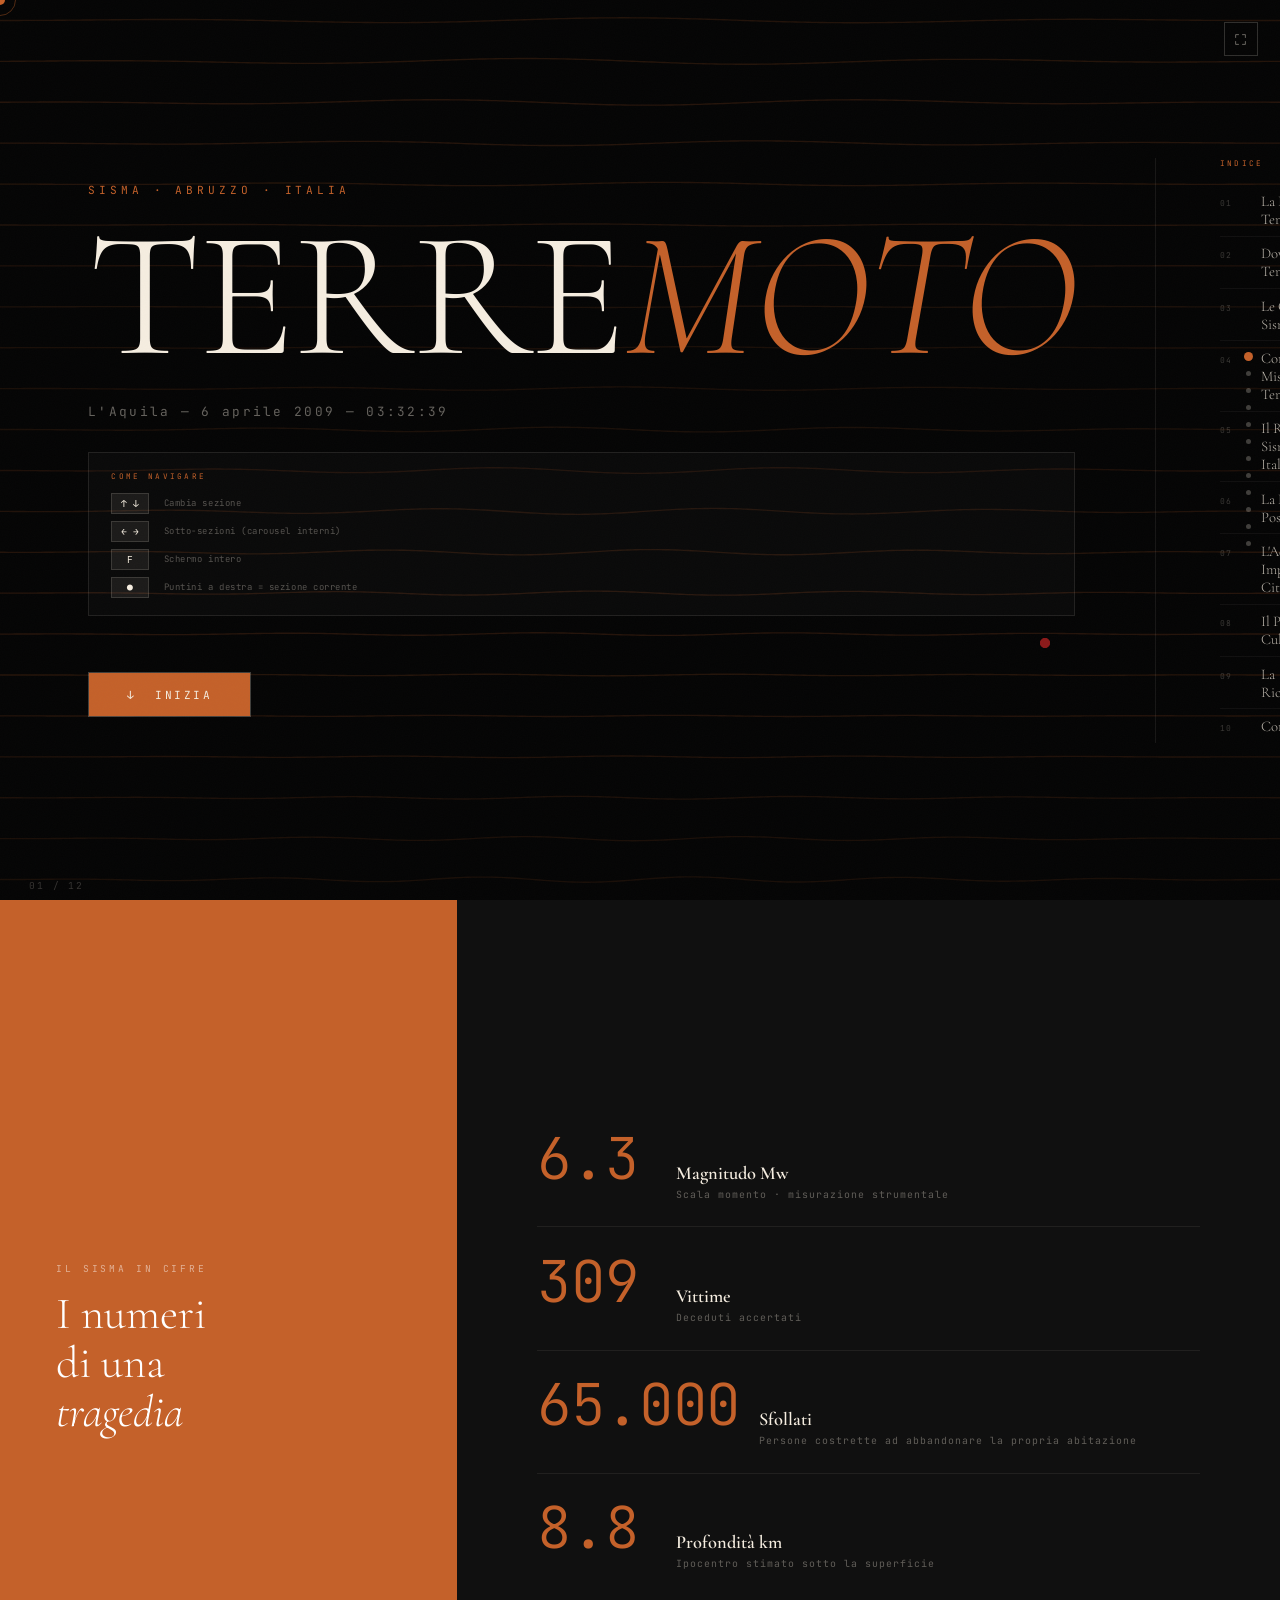
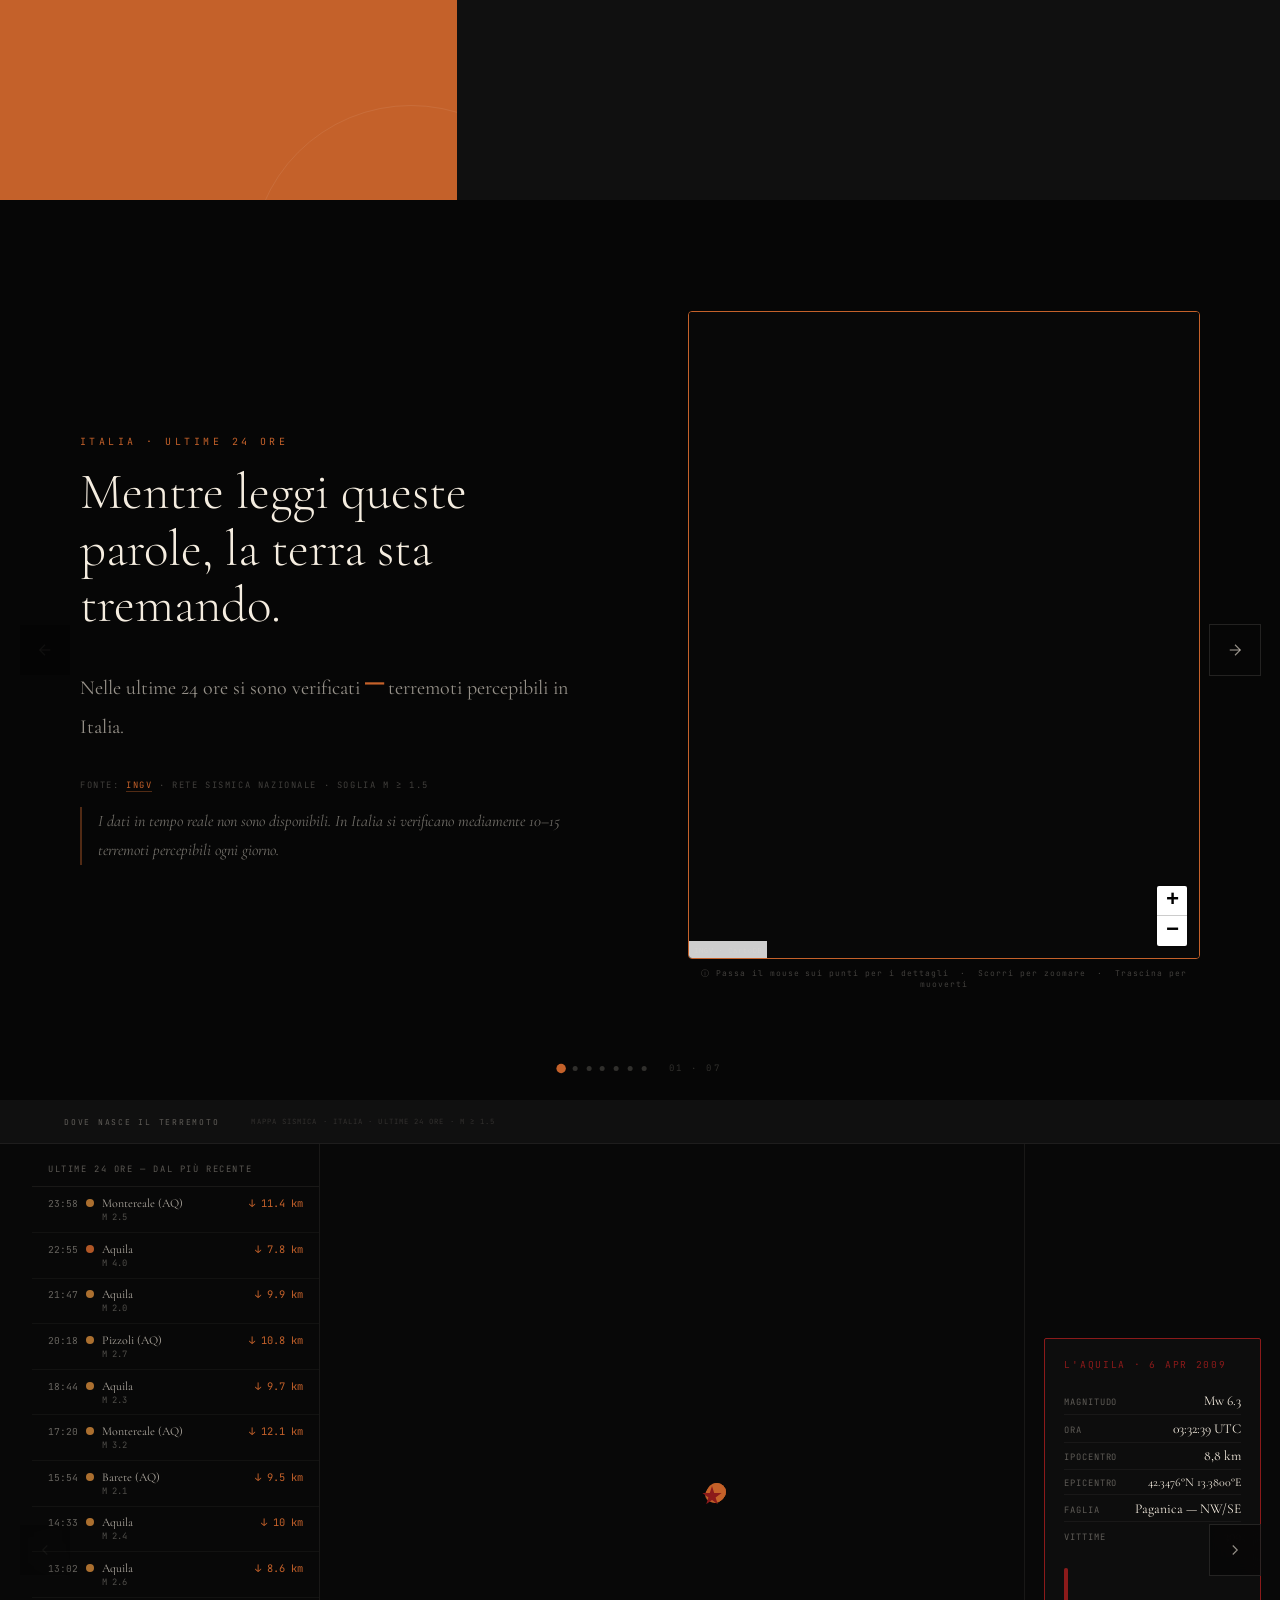
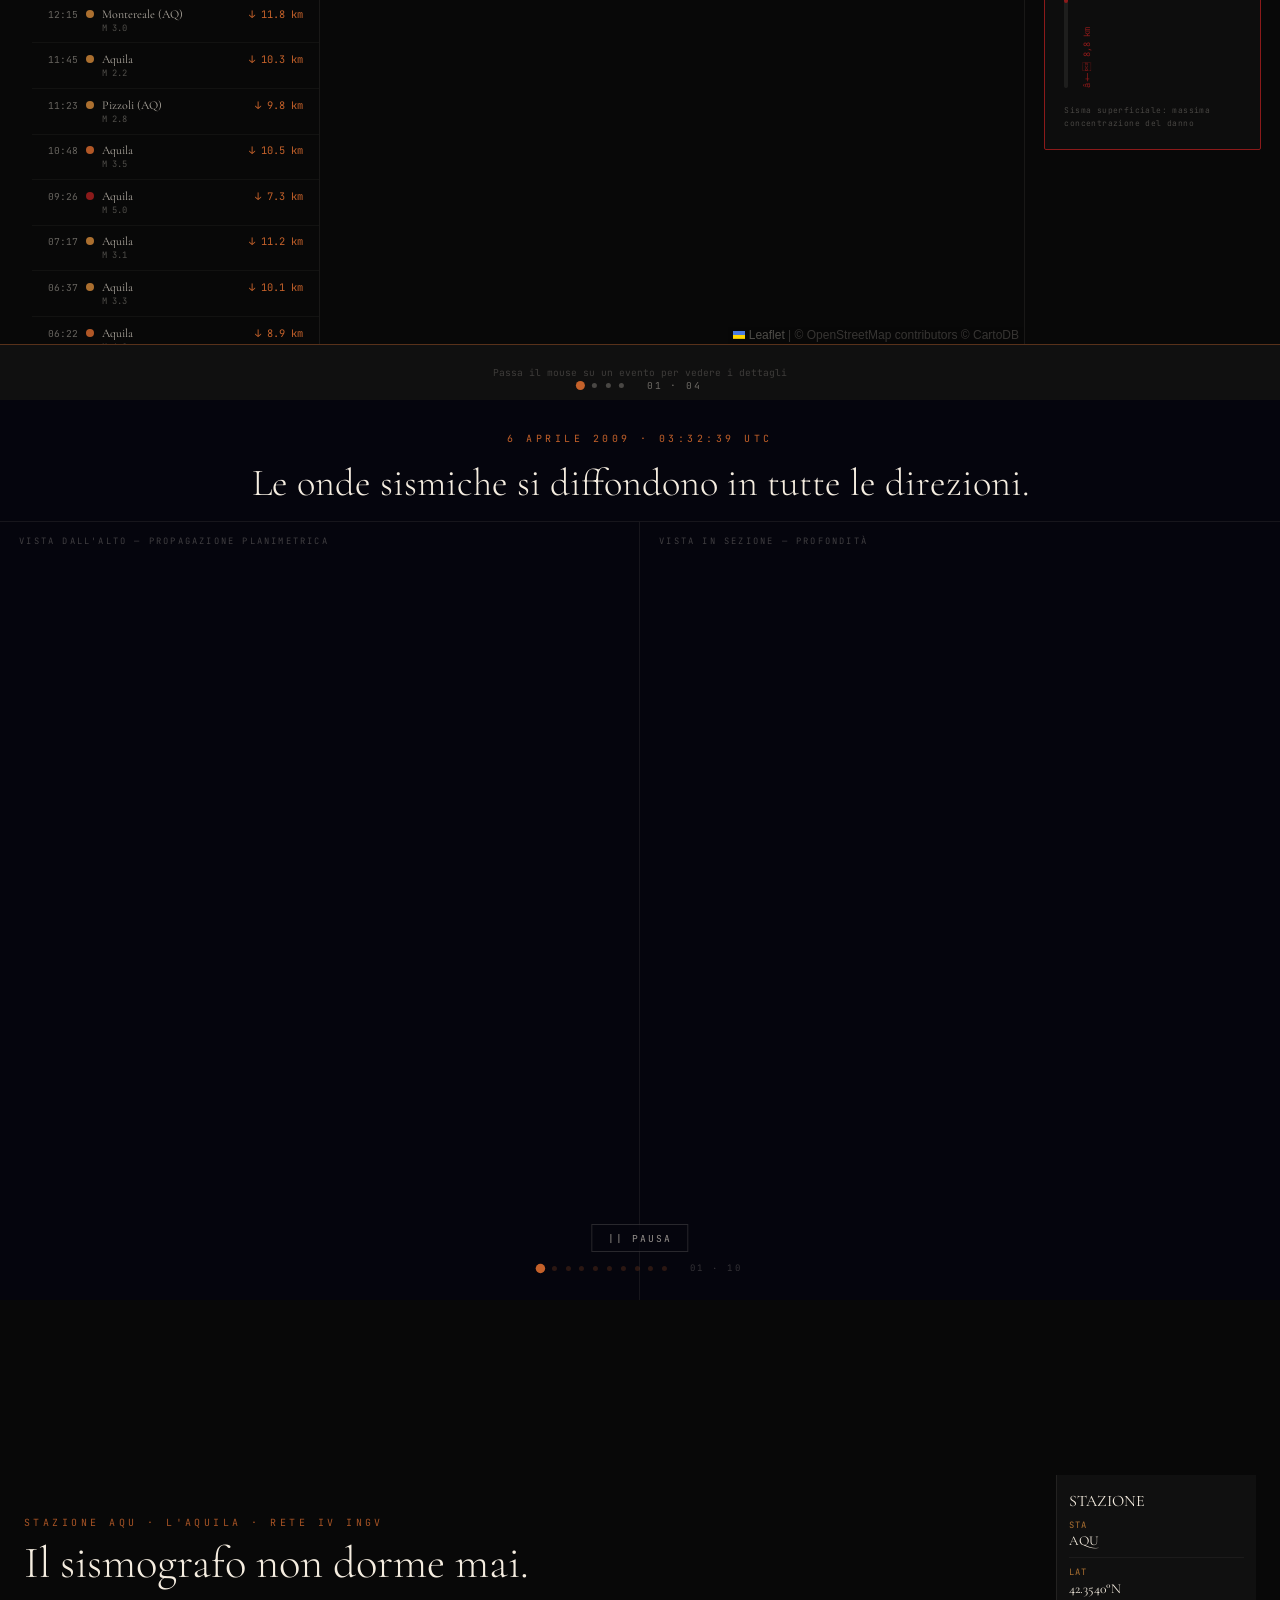
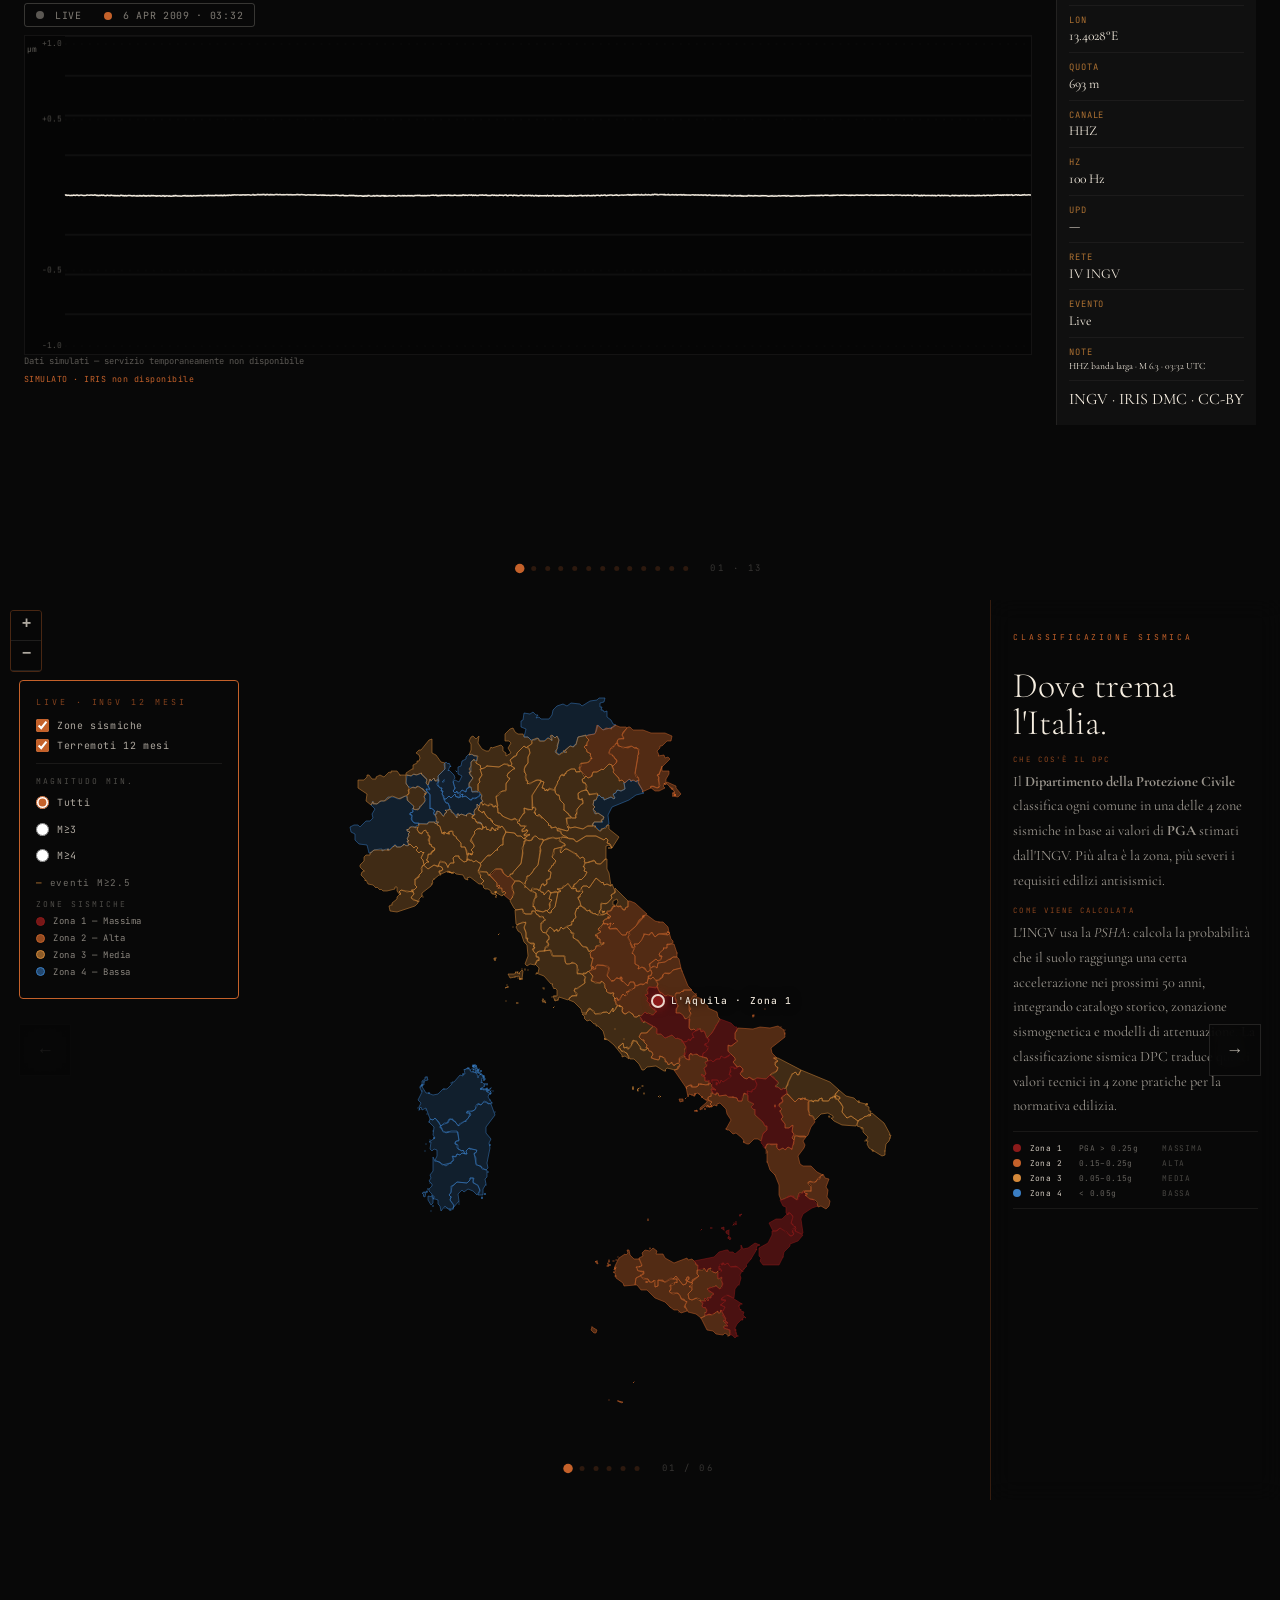
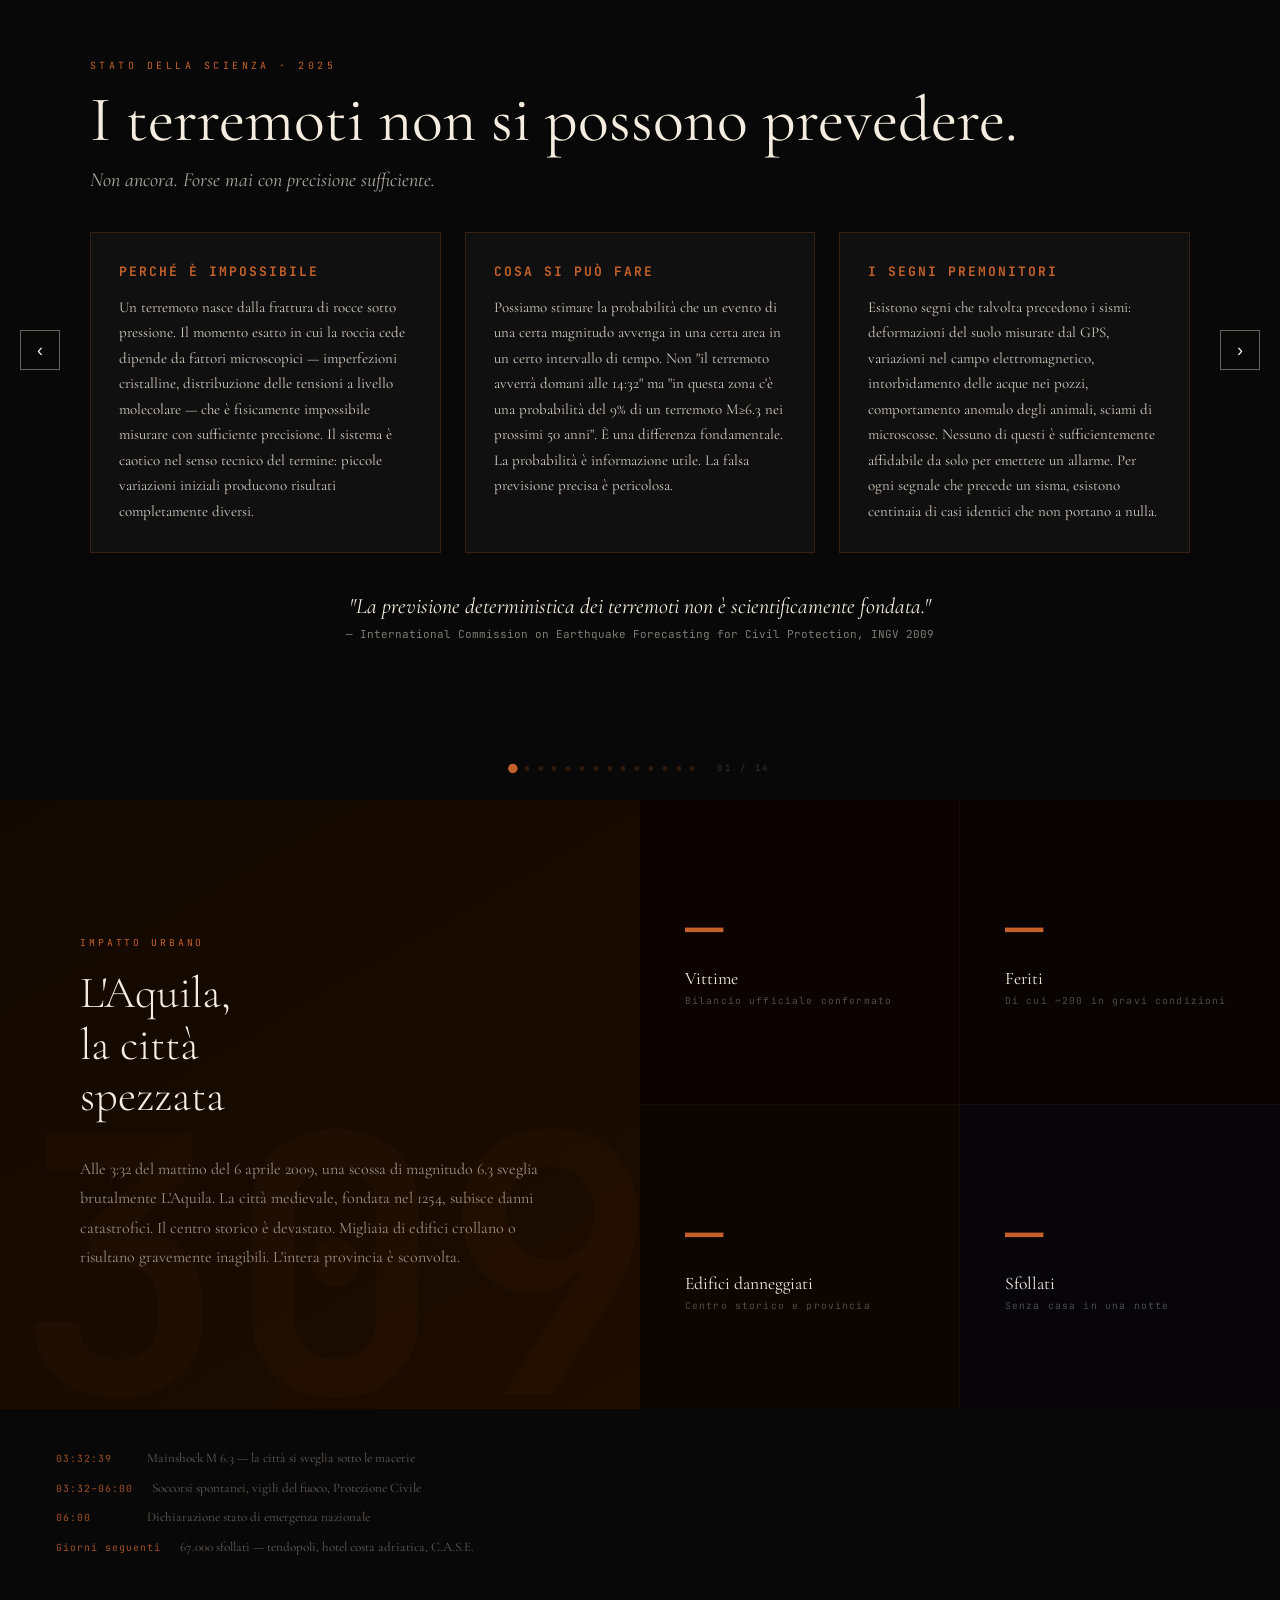
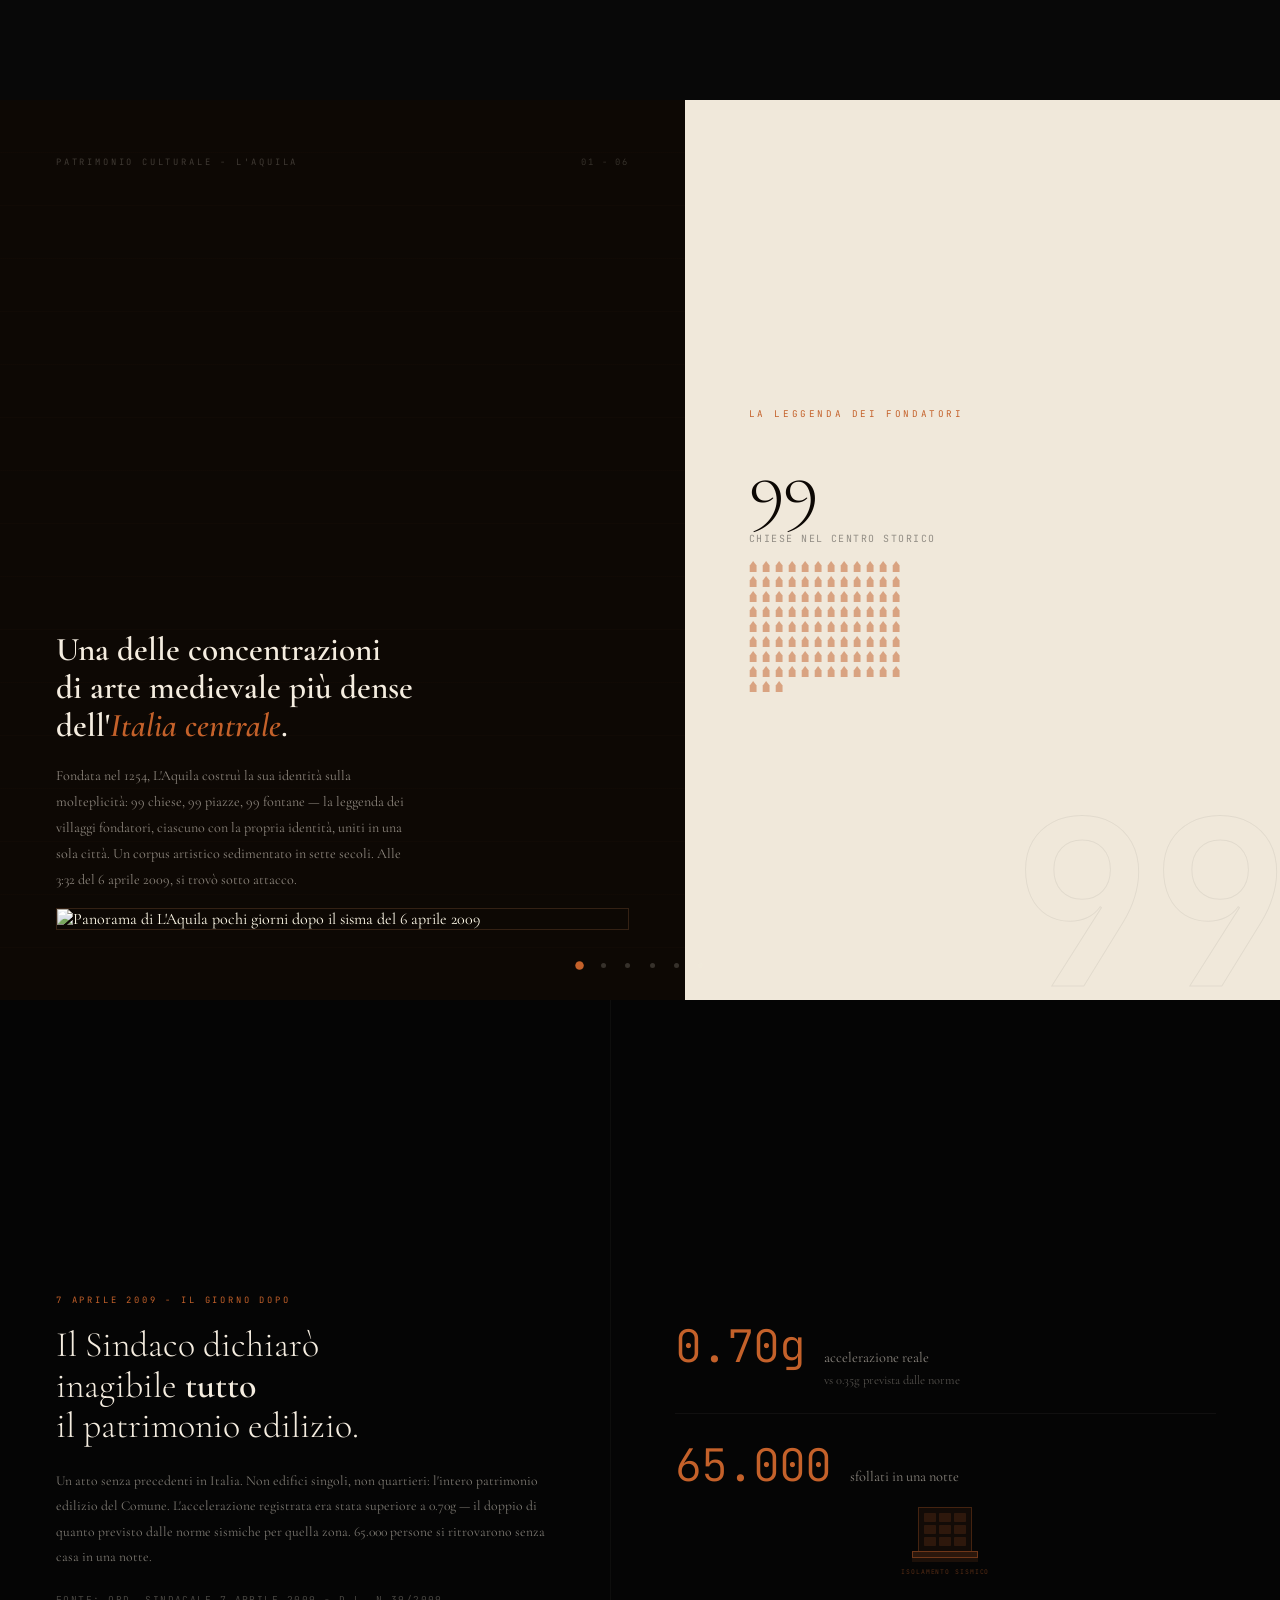
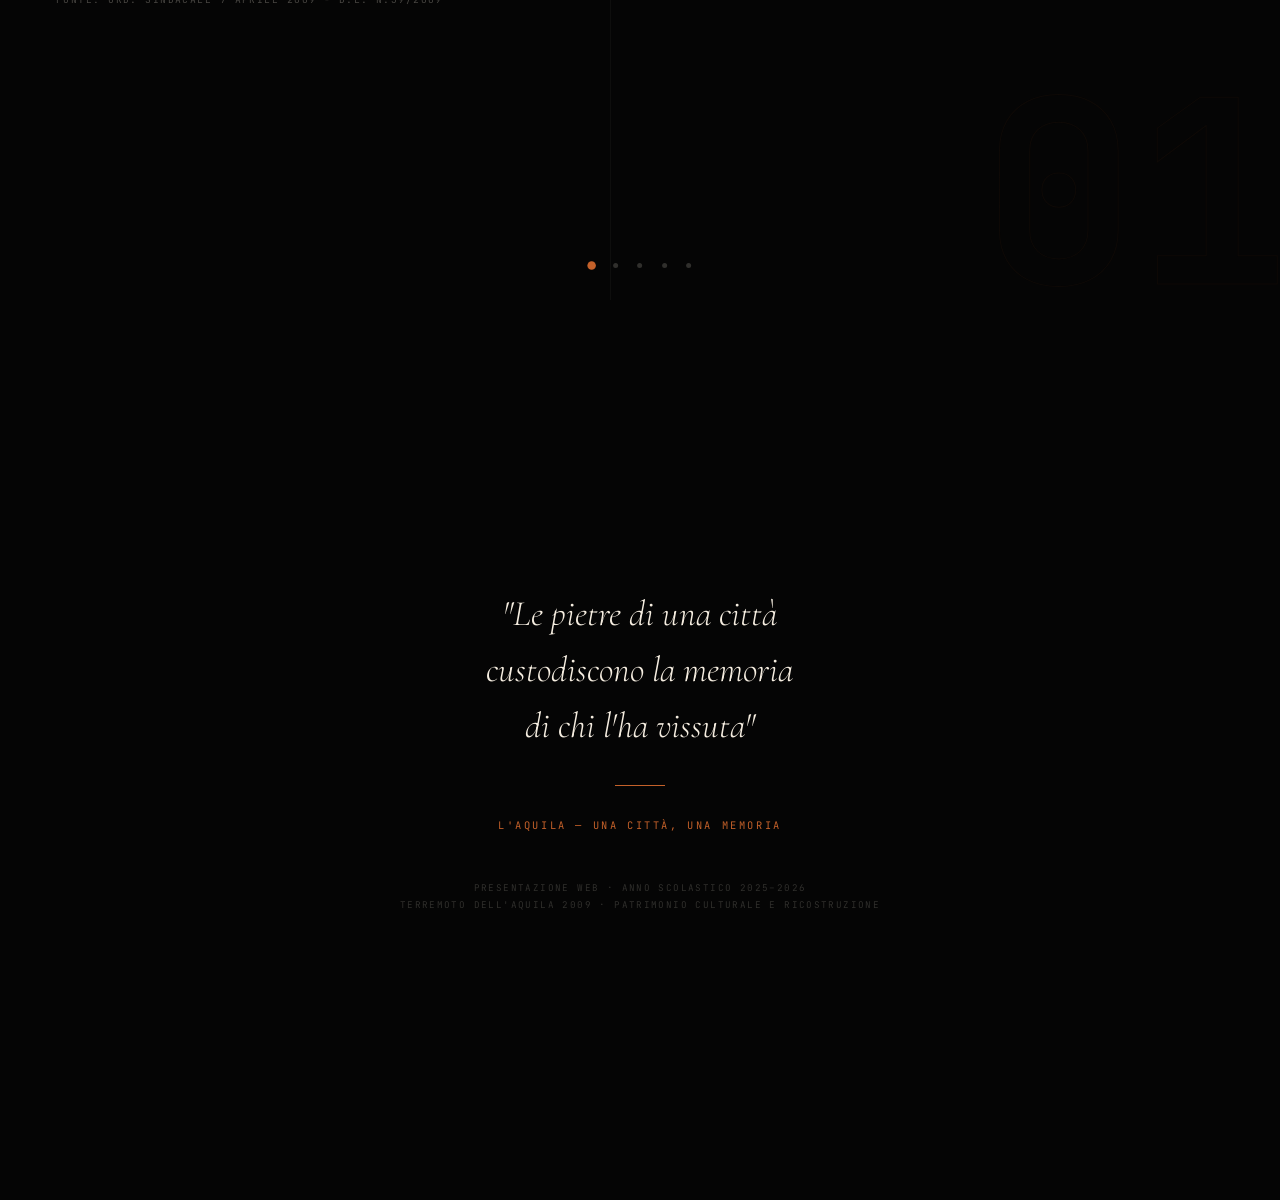
==== commit 4e2dab98: "fix(s6-s13): inline tutti gli stili critici — indipendente da cache CSS esterna; background, grid, f" ====
--- a/index.html
+++ b/index.html
@@ -3209,8 +3209,8 @@
 <div class=”s6-slide” id=”s6-s13” style=”width:100vw;height:100vh;flex-shrink:0;overflow-y:auto;box-sizing:border-box;padding:60px 80px;display:flex;flex-direction:column;justify-content:center;background:var(--black);color:var(--cream);”>
   <div class=”s6-split” style=”max-width:1200px;margin:0 auto;width:100%;display:grid;grid-template-columns:1fr 1fr;gap:60px;align-items:start;”>
     <div class=”s6-left” style=”flex:1;”>
-      <p class=”s6-eyebrow”>GEM FOUNDATION · OPEN SOURCE · 2013</p>
-      <h2 class=”s6-h2” style=”font-size:40px”>Lo strumento professionale.</h2>
+      <p class=”s6-eyebrow” style=”font-family:'JetBrains Mono',monospace;font-size:0.62rem;letter-spacing:0.35em;text-transform:uppercase;color:var(--terracotta);margin:0 0 16px;”>GEM FOUNDATION · OPEN SOURCE · 2013</p>
+      <h2 class=”s6-h2” style=”font-family:'Cormorant Garamond',serif;font-size:40px;font-weight:300;line-height:1.15;color:var(--cream);margin:0 0 24px;”>Lo strumento professionale.</h2>
       <div style=”font-size:15px;line-height:1.85;color:rgba(245,237,224,0.85)”>
         <p>OpenQuake Engine è il software open source di riferimento mondiale per il calcolo della pericolosità sismica. Sviluppato dalla GEM Foundation, è usato da INGV, DPC e governi di 120 paesi.</p>
         <ul style=”margin:16px 0;padding-left:20px;line-height:2.2”>
@@ -3242,7 +3242,7 @@
       </div>
     </div>
 
-    <div class=”s6-right” style=”display:flex;flex-direction:column;gap:16px”>
+    <div class=”s6-right” style=”flex:1;display:flex;flex-direction:column;gap:16px”>
       <h3 style=”font-family:'Cormorant Garamond',serif;font-size:26px;color:var(--cream)”>Porta qualcosa a casa.</h3>
 
       <!-- BOX 1 — Presentazione offline -->
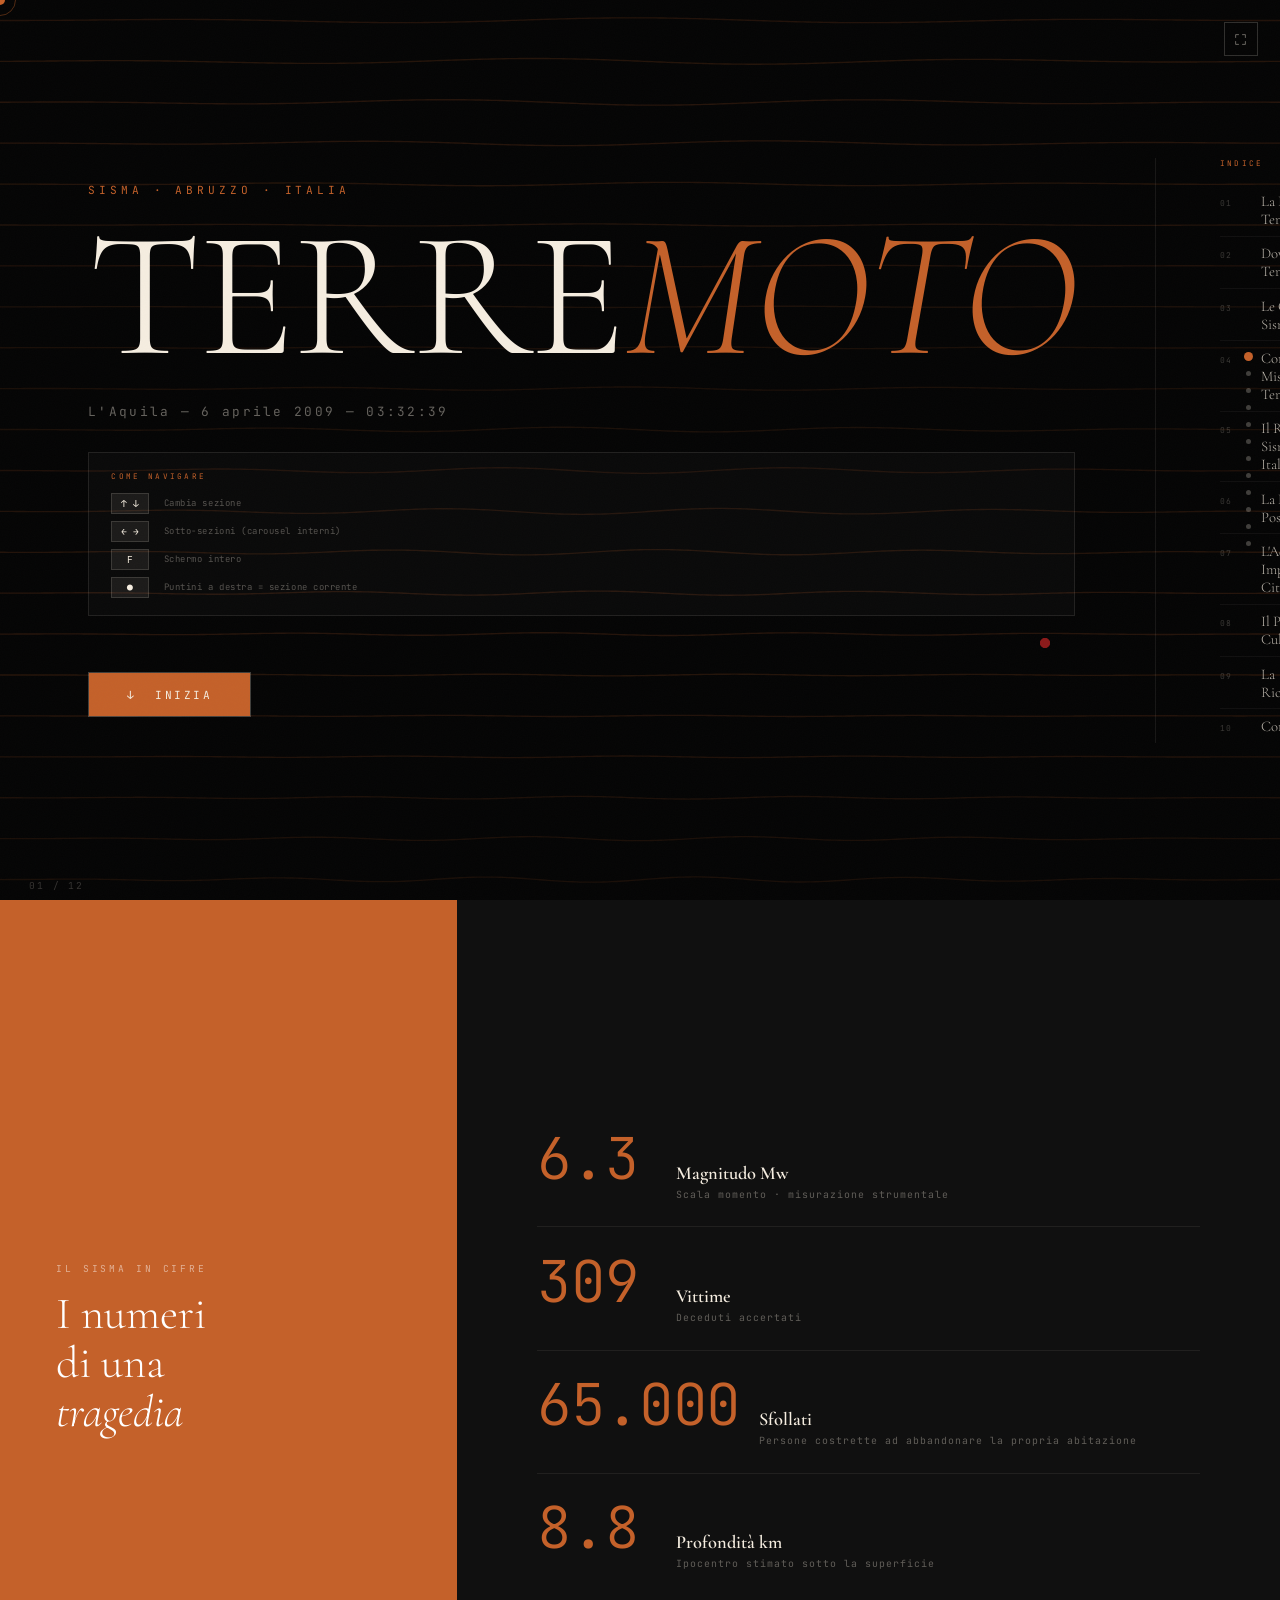
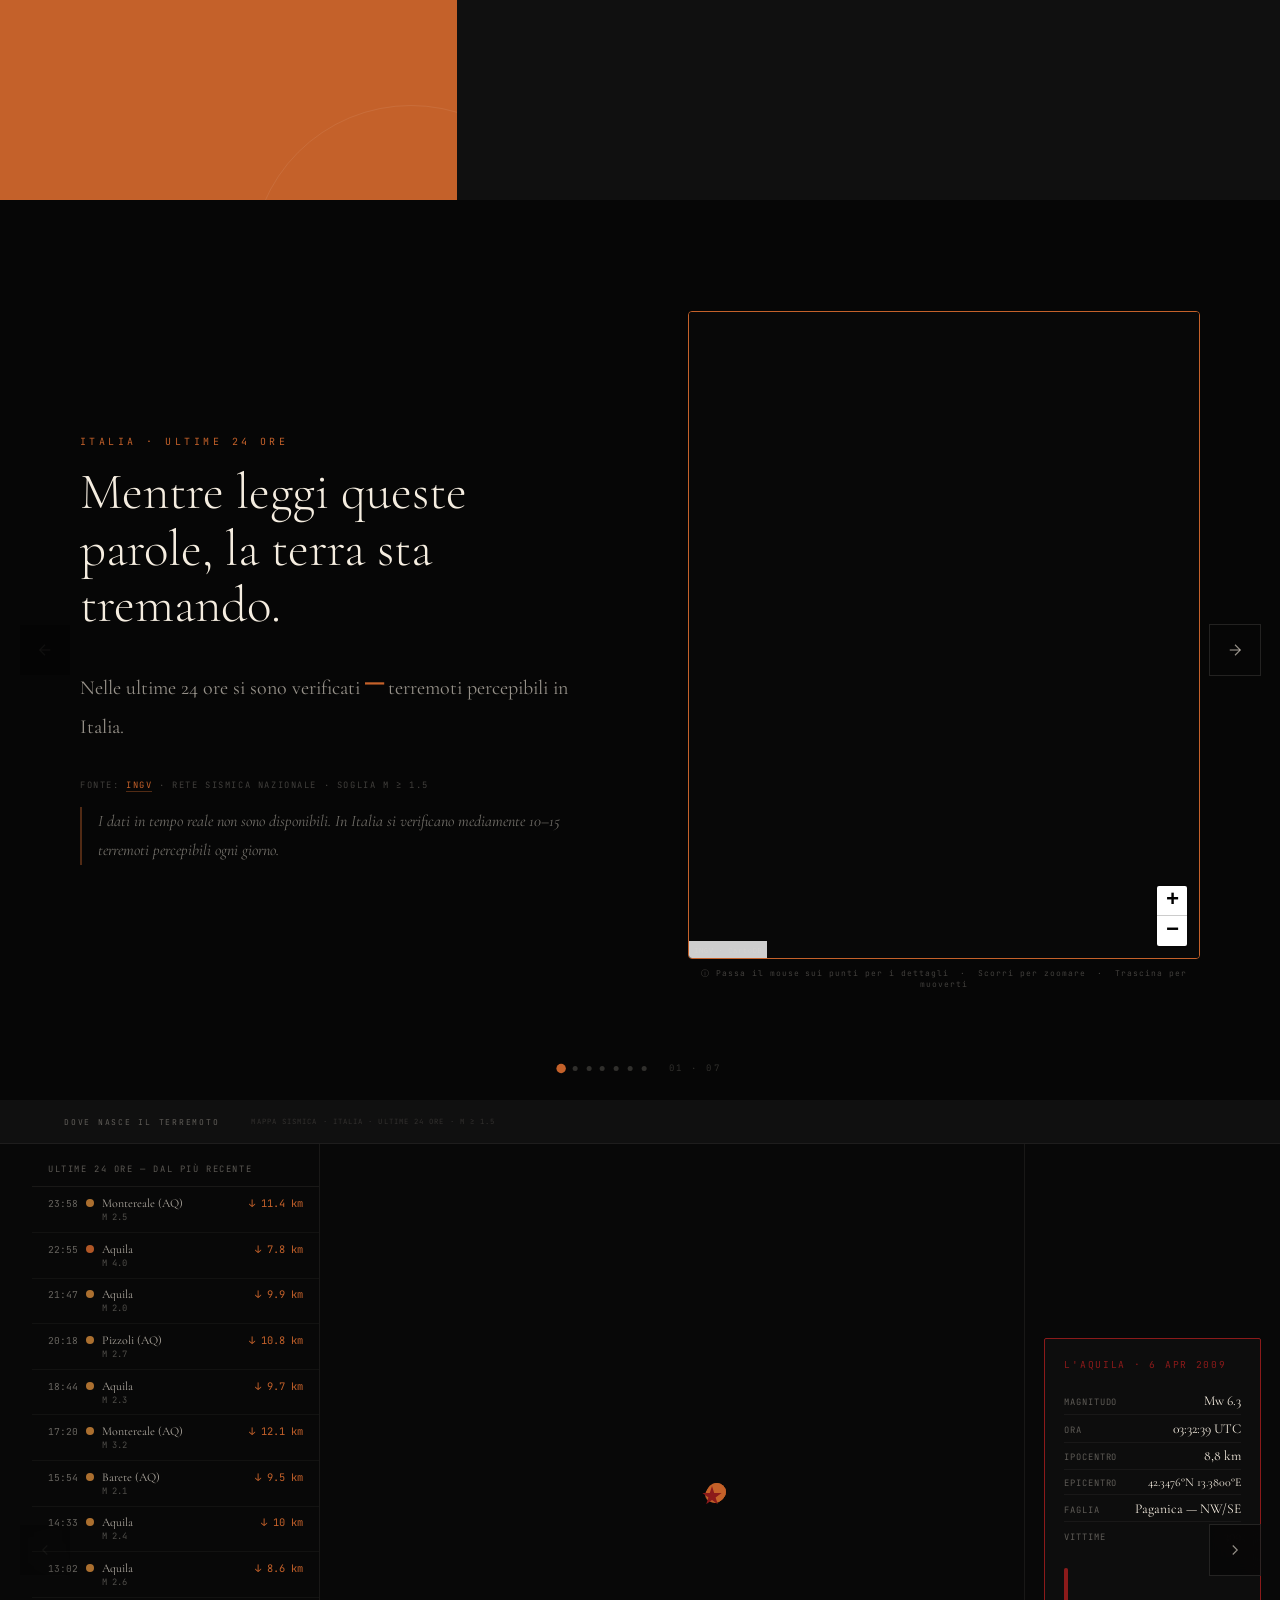
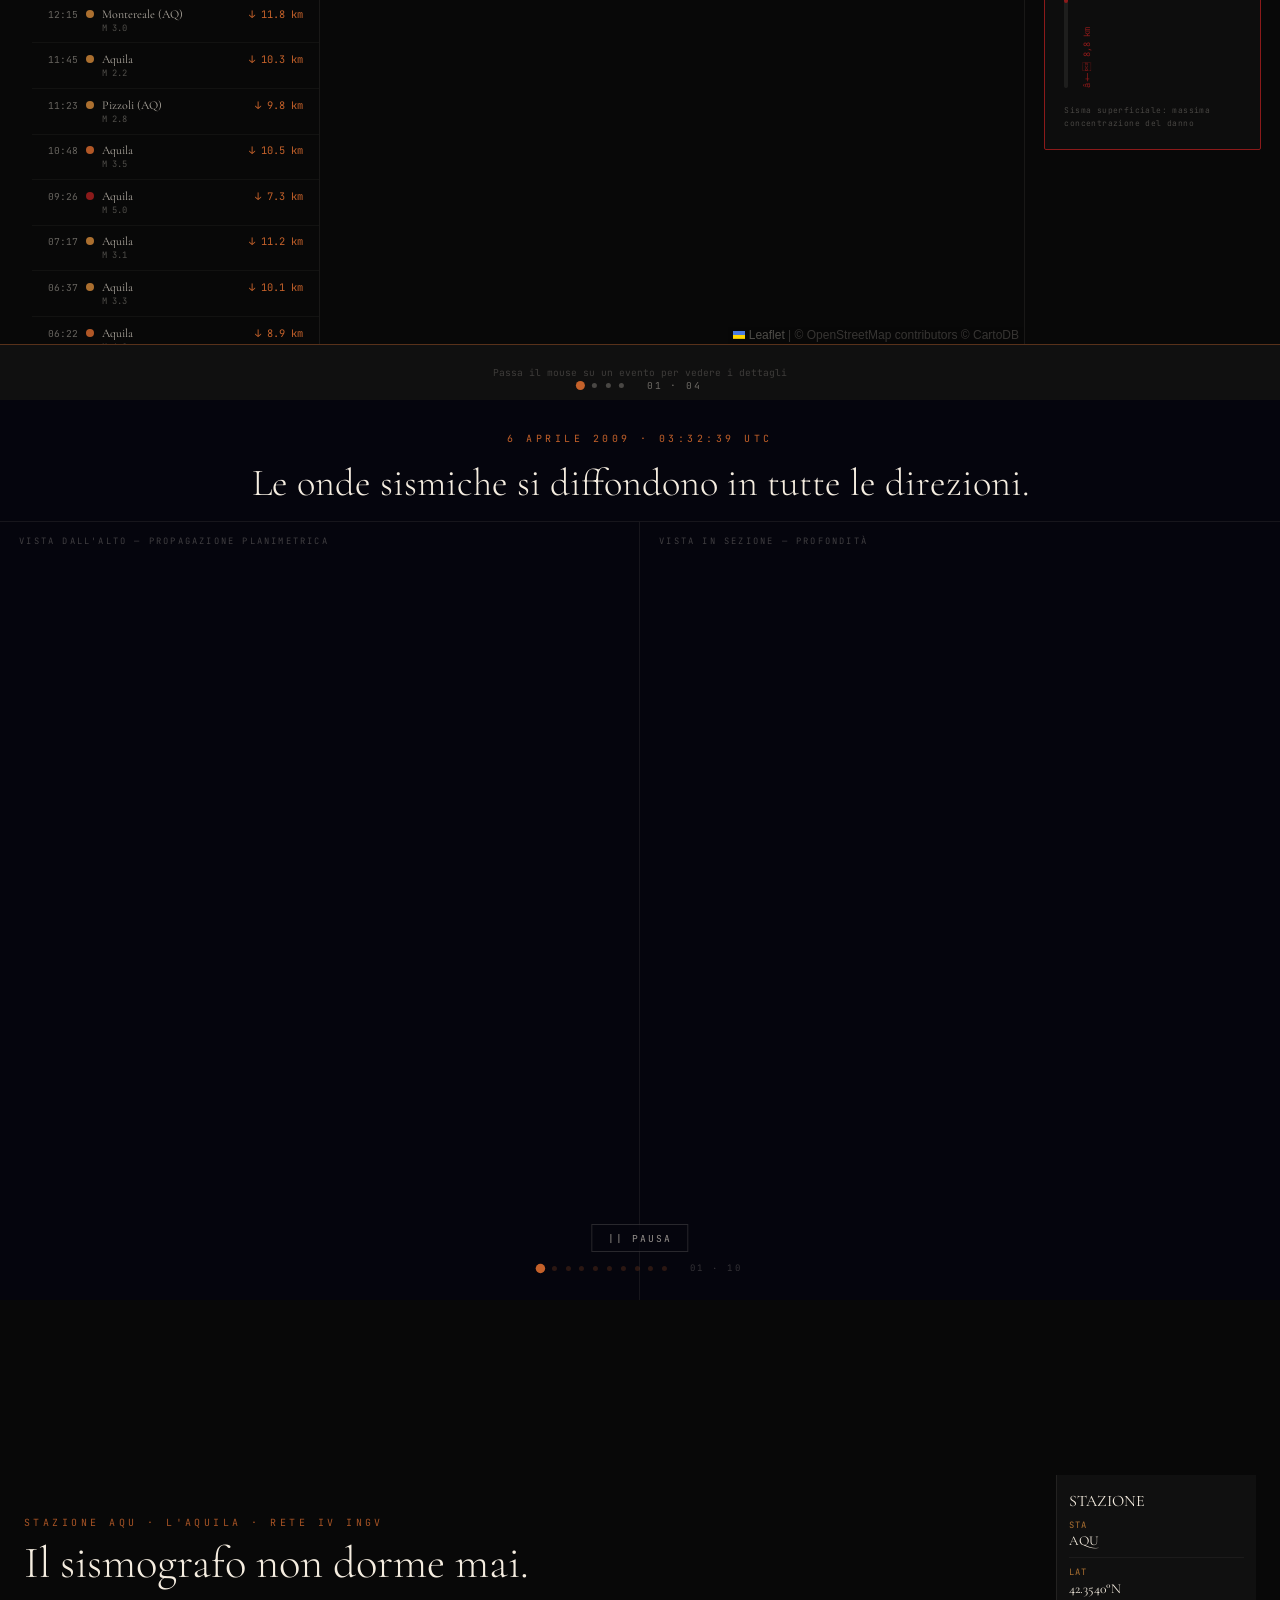
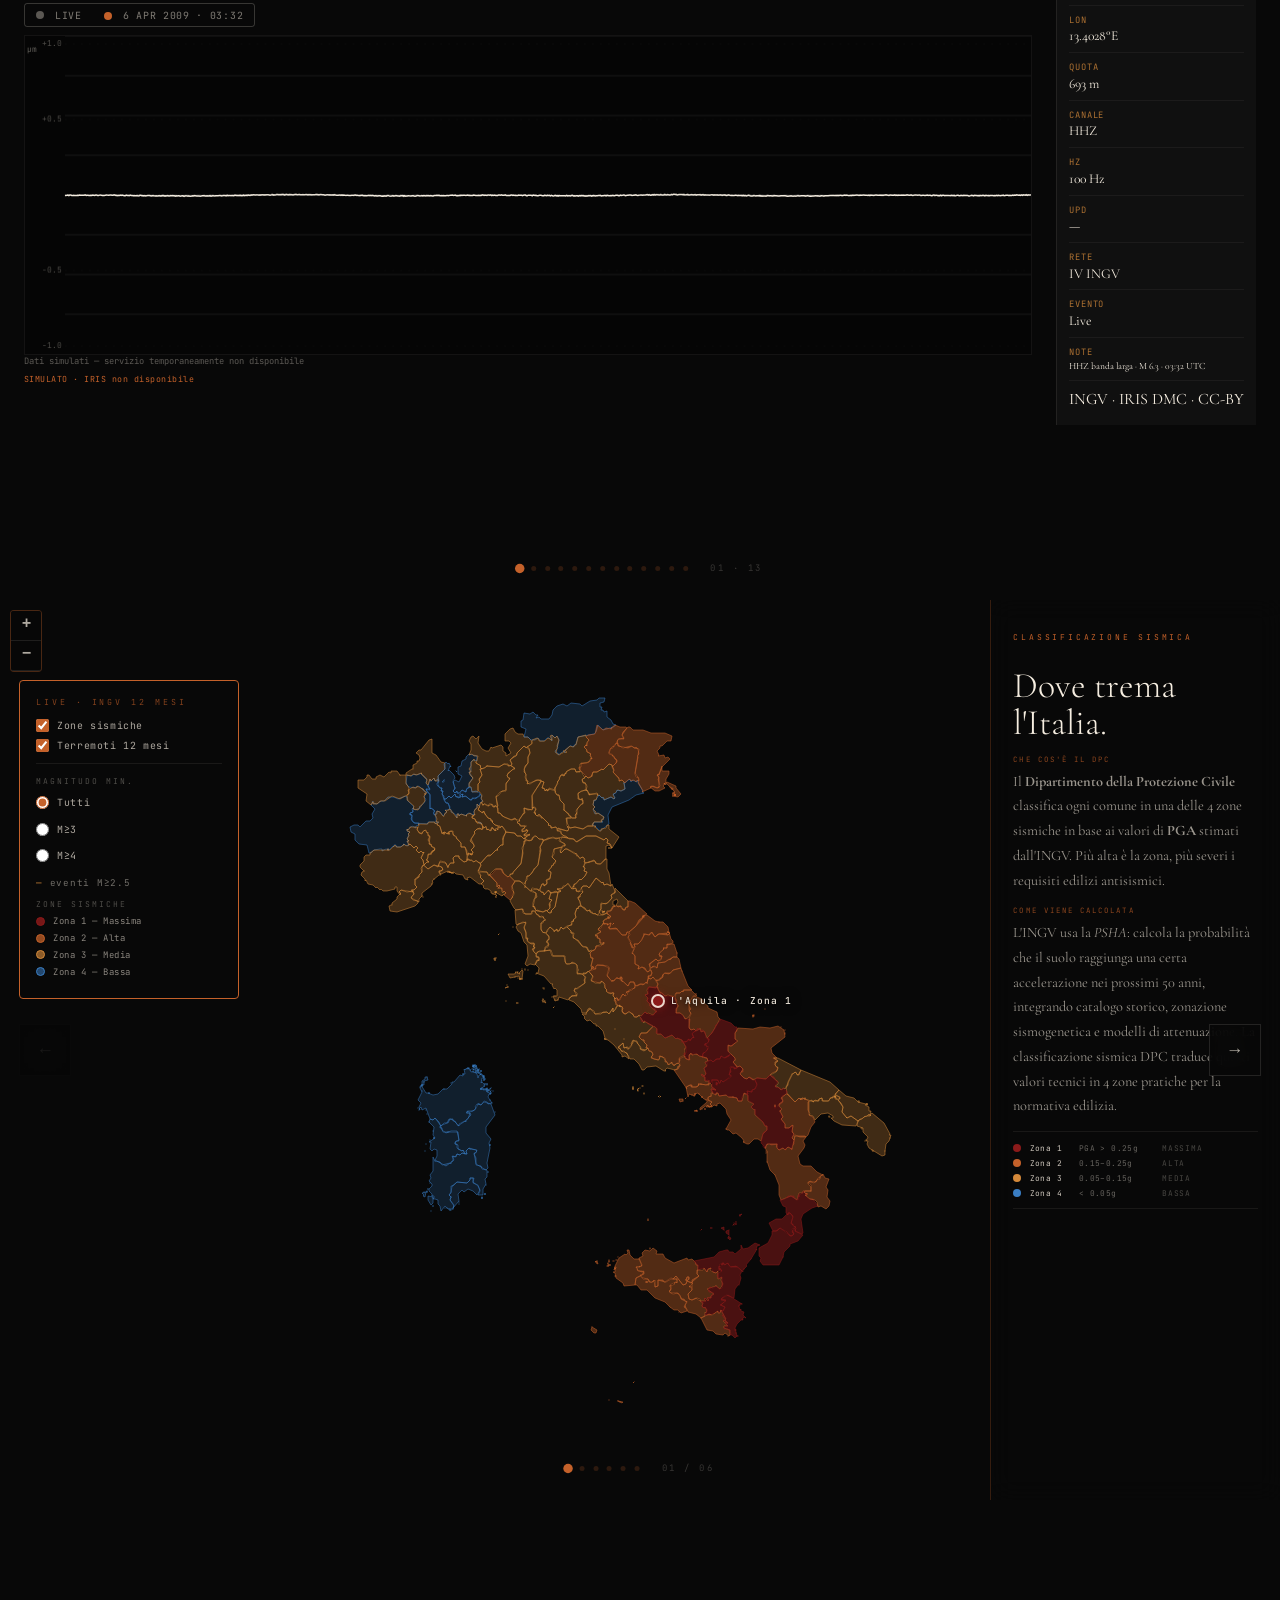
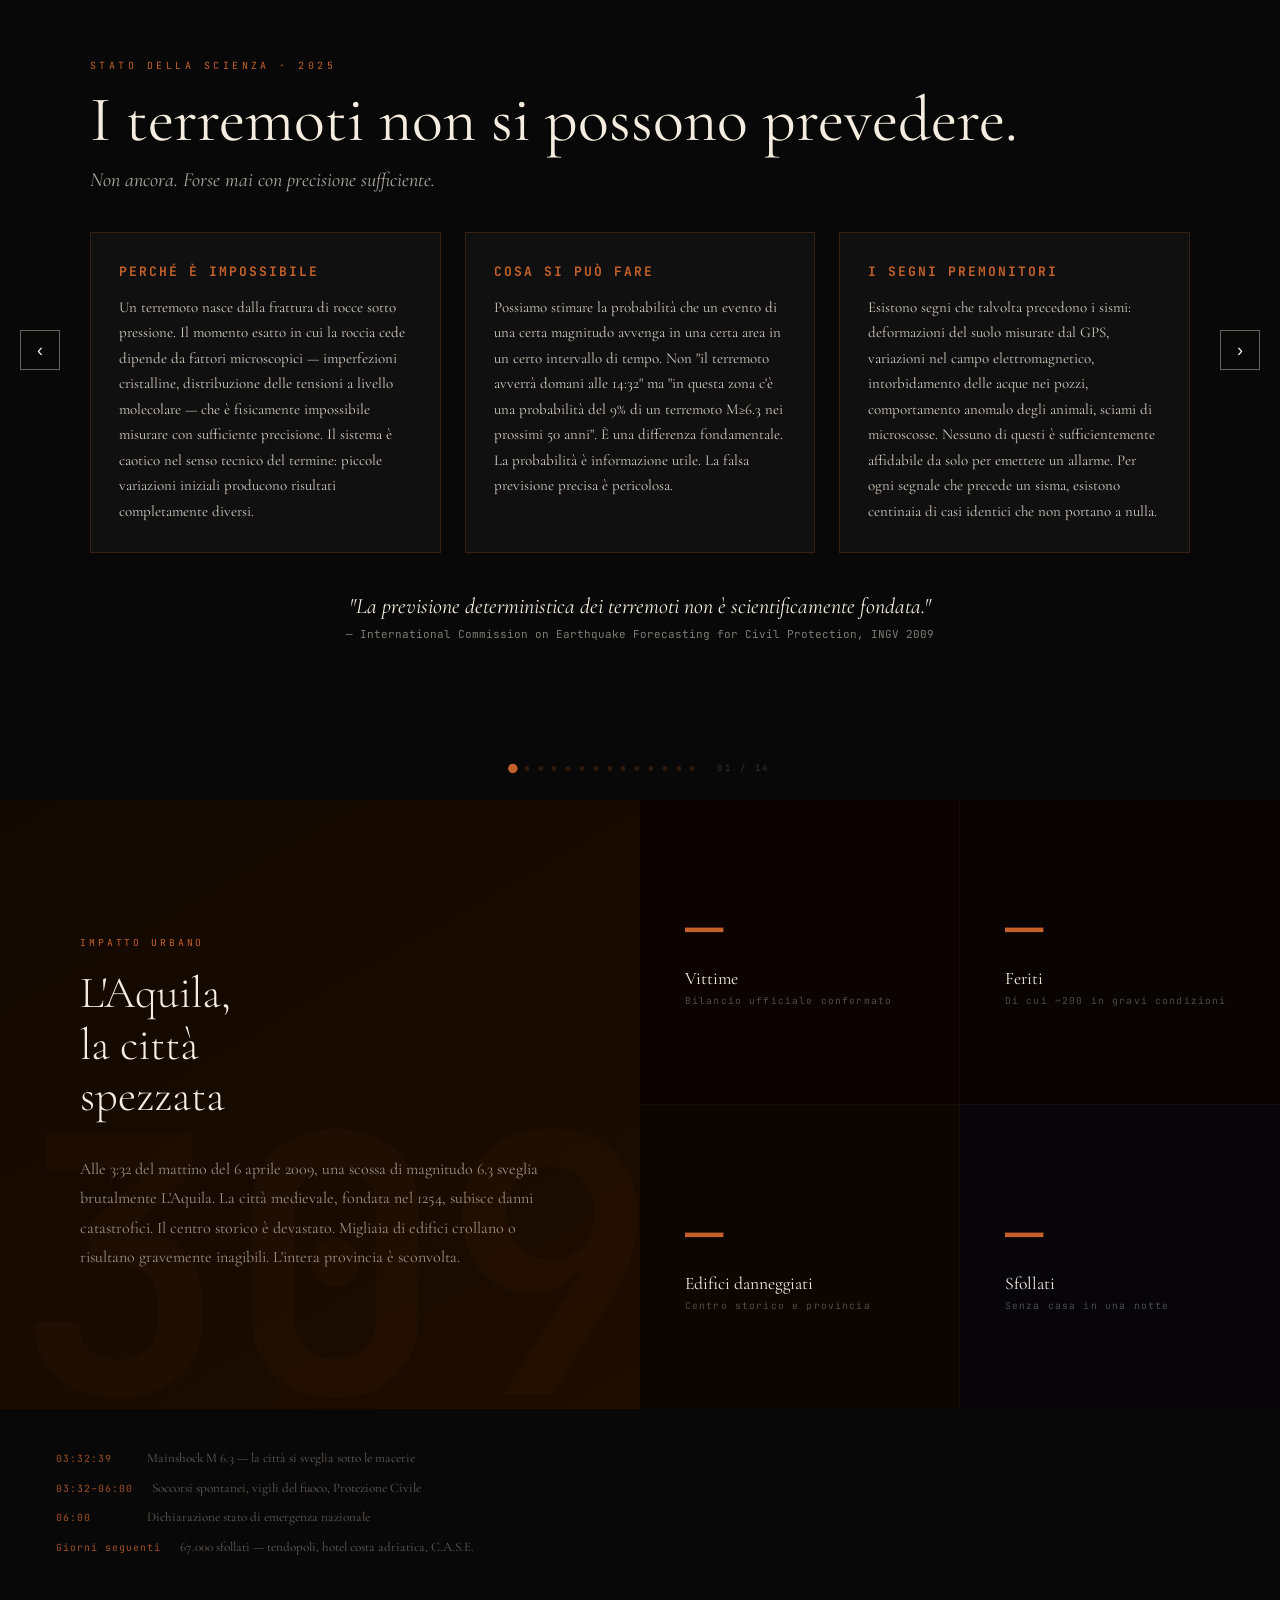
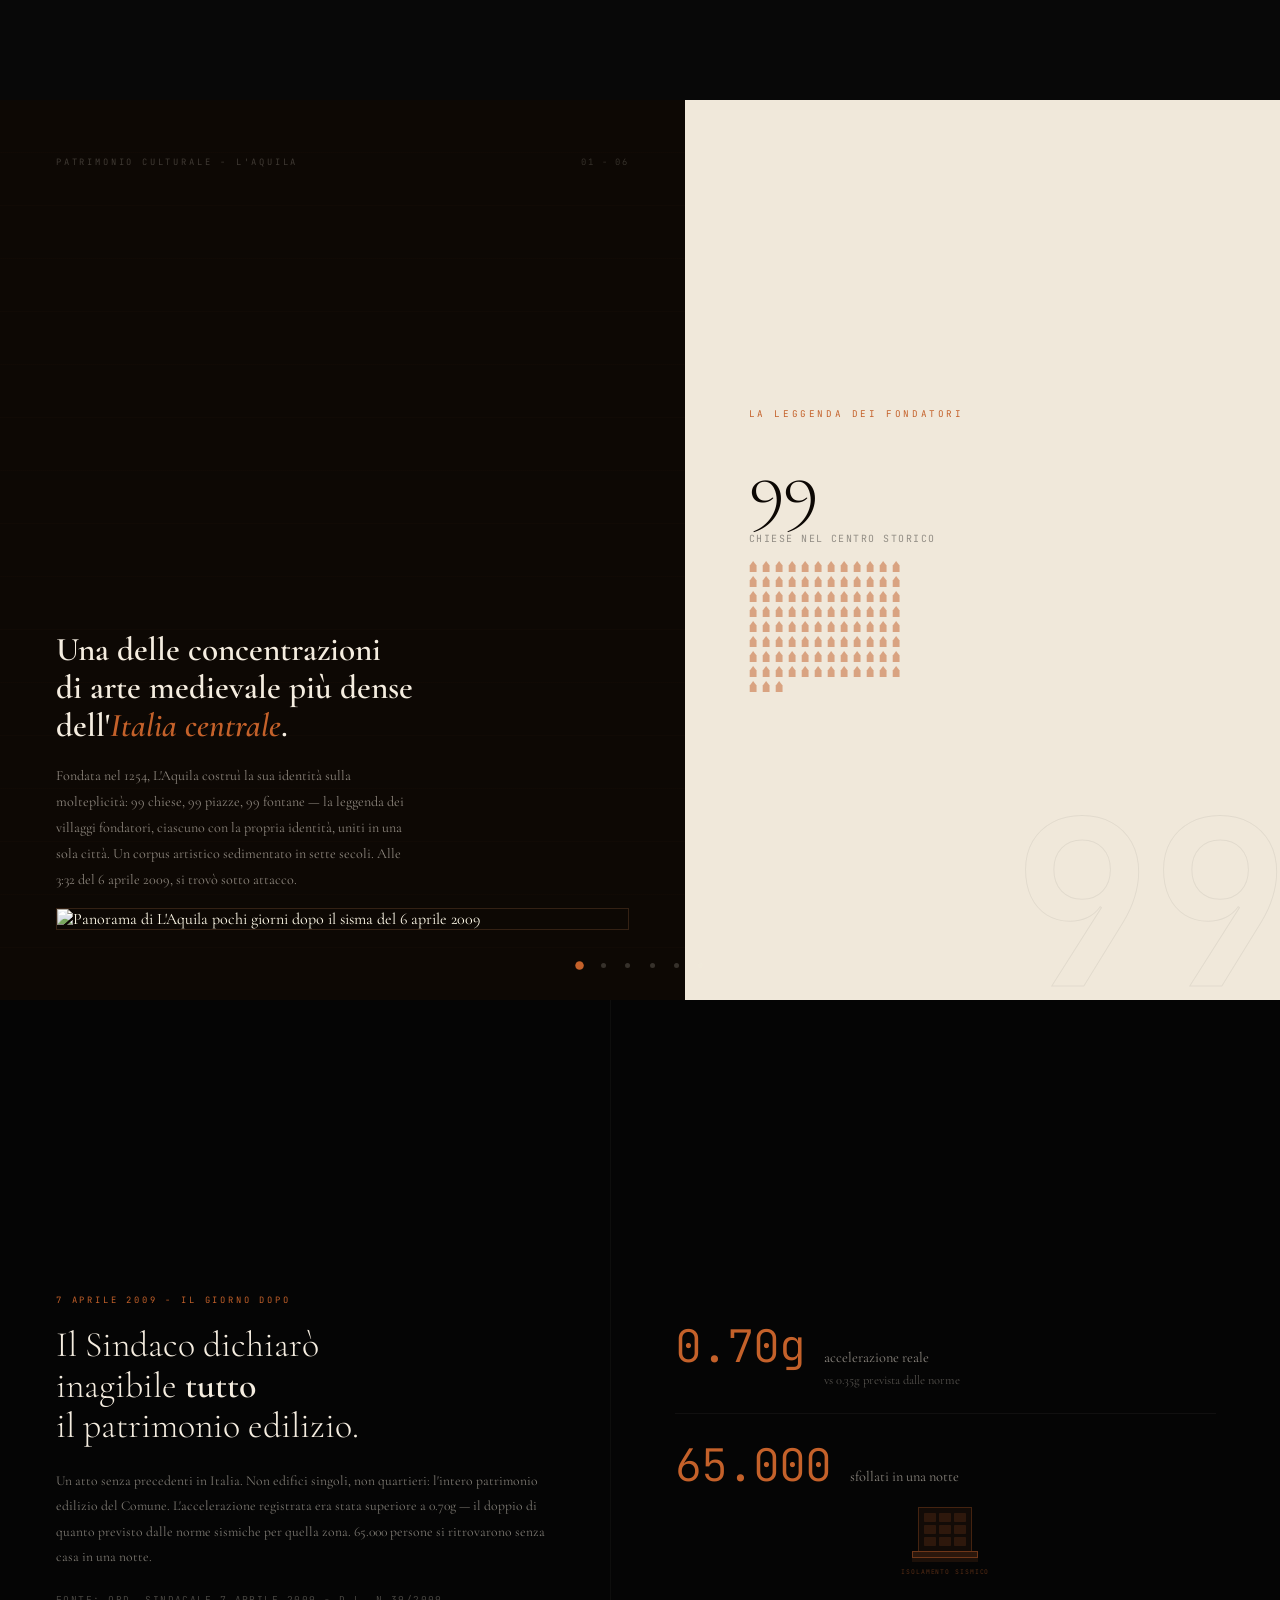
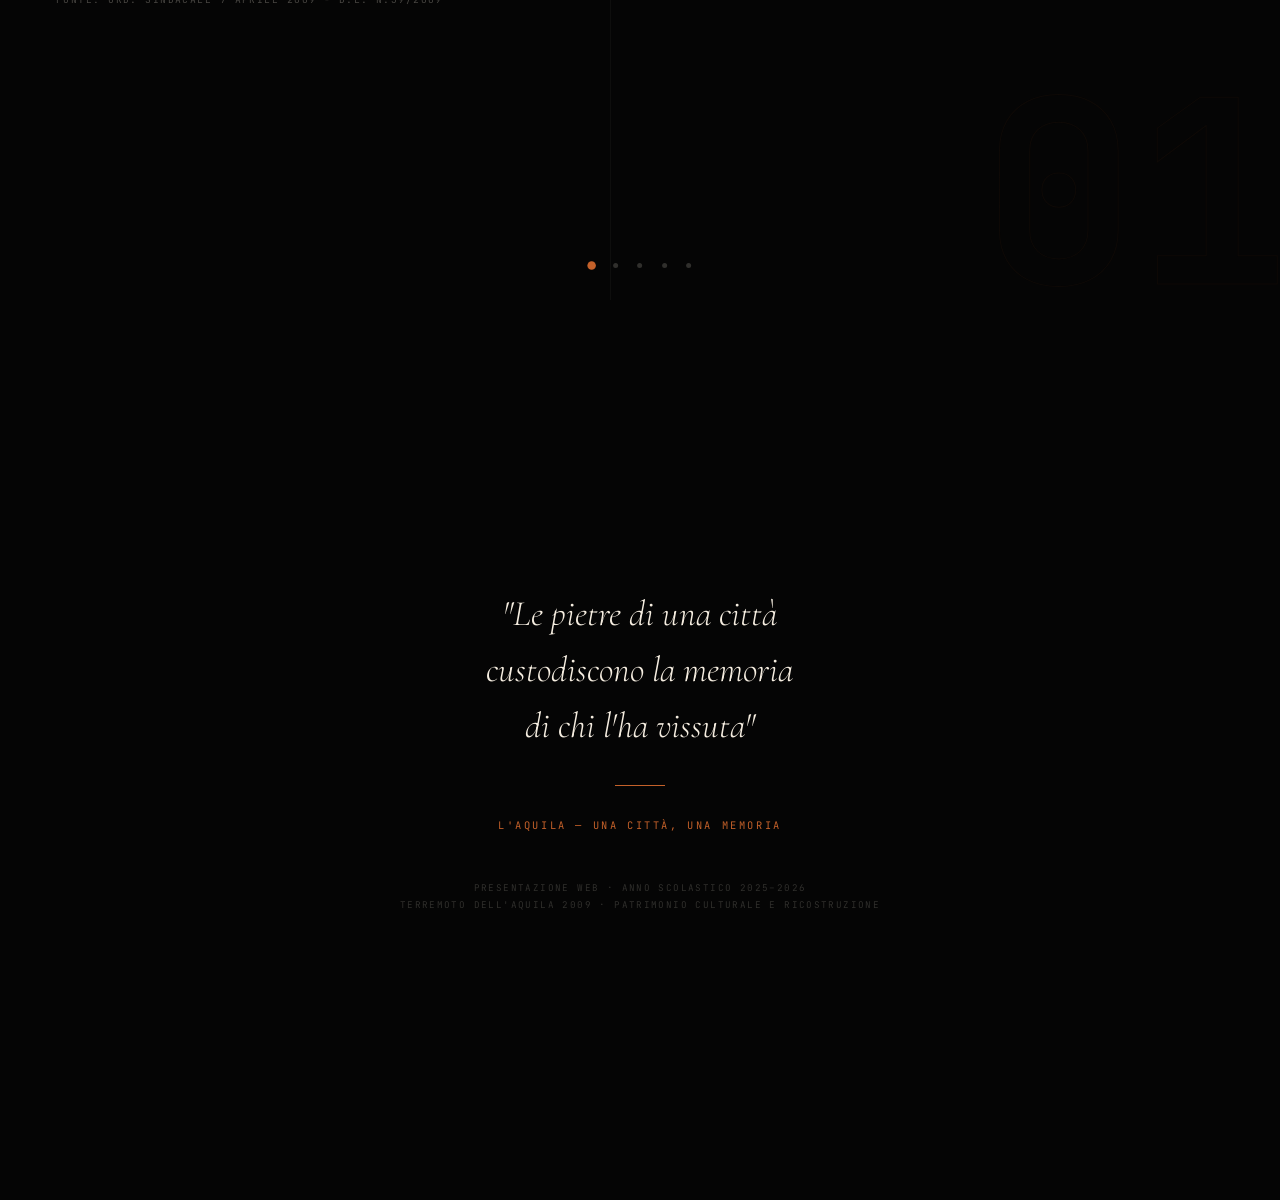
==== commit 767da409: "fix(s6-s13): ripristino identico a d899354 — rimuovi tutte le inline style aggiunte, HTML pulito con" ====
--- a/index.html
+++ b/index.html
@@ -3206,11 +3206,11 @@
 </div>
 
 <!-- Slide 13 -->
-<div class=”s6-slide” id=”s6-s13” style=”width:100vw;height:100vh;flex-shrink:0;overflow-y:auto;box-sizing:border-box;padding:60px 80px;display:flex;flex-direction:column;justify-content:center;background:var(--black);color:var(--cream);”>
-  <div class=”s6-split” style=”max-width:1200px;margin:0 auto;width:100%;display:grid;grid-template-columns:1fr 1fr;gap:60px;align-items:start;”>
-    <div class=”s6-left” style=”flex:1;”>
-      <p class=”s6-eyebrow” style=”font-family:'JetBrains Mono',monospace;font-size:0.62rem;letter-spacing:0.35em;text-transform:uppercase;color:var(--terracotta);margin:0 0 16px;”>GEM FOUNDATION · OPEN SOURCE · 2013</p>
-      <h2 class=”s6-h2” style=”font-family:'Cormorant Garamond',serif;font-size:40px;font-weight:300;line-height:1.15;color:var(--cream);margin:0 0 24px;”>Lo strumento professionale.</h2>
+<div class=”s6-slide” id=”s6-s13”>
+  <div class=”s6-split” style=”max-width:1200px;margin:0 auto;width:100%;align-items:start”>
+    <div class=”s6-left”>
+      <p class=”s6-eyebrow”>GEM FOUNDATION · OPEN SOURCE · 2013</p>
+      <h2 class=”s6-h2” style=”font-size:40px”>Lo strumento professionale.</h2>
       <div style=”font-size:15px;line-height:1.85;color:rgba(245,237,224,0.85)”>
         <p>OpenQuake Engine è il software open source di riferimento mondiale per il calcolo della pericolosità sismica. Sviluppato dalla GEM Foundation, è usato da INGV, DPC e governi di 120 paesi.</p>
         <ul style=”margin:16px 0;padding-left:20px;line-height:2.2”>
@@ -3242,7 +3242,7 @@
       </div>
     </div>
 
-    <div class=”s6-right” style=”flex:1;display:flex;flex-direction:column;gap:16px”>
+    <div class=”s6-right” style=”display:flex;flex-direction:column;gap:16px”>
       <h3 style=”font-family:'Cormorant Garamond',serif;font-size:26px;color:var(--cream)”>Porta qualcosa a casa.</h3>
 
       <!-- BOX 1 — Presentazione offline -->
--- a/css/s4-seismograph.css
+++ b/css/s4-seismograph.css
@@ -603,11 +603,11 @@
 .s4-hcard {
   display: flex;
   flex-direction: column;
-  gap: 0.3rem;
+  gap: 0.25rem;
   background: var(--charcoal);
   border: 1px solid rgba(196, 97, 42, 0.22);
   border-radius: 3px;
-  padding: 0.85rem 1rem;
+  padding: 0.55rem 0.75rem;
   box-sizing: border-box;
   overflow: hidden;
   transition: border-color 0.25s, box-shadow 0.25s;
@@ -632,17 +632,17 @@
 /* SVG illustrazione */
 .s4-hcard-svg {
   width: 100%;
-  height: 52px;
-  overflow: hidden;
+  height: 90px;
+  overflow: visible;
   flex-shrink: 0;
 }
 
 /* Autore */
 .s4-hcard-author {
   font-family: 'JetBrains Mono', monospace;
-  font-size: 0.52rem;
-  color: var(--cream);
-  opacity: 0.5;
+  font-size: 0.62rem;
+  color: var(--cream);
+  opacity: 0.6;
   letter-spacing: 0.07em;
   text-transform: uppercase;
   flex-shrink: 0;
@@ -651,10 +651,10 @@
 /* Descrizione: overflow nascosto, si adatta all'altezza disponibile */
 .s4-hcard-text {
   font-family: 'Cormorant Garamond', serif;
-  font-size: 0.92rem;
-  color: var(--cream);
-  opacity: 0.82;
-  line-height: 1.5;
+  font-size: 1.02rem;
+  color: var(--cream);
+  opacity: 0.85;
+  line-height: 1.55;
   overflow: hidden;
   flex: 1;
   display: -webkit-box;
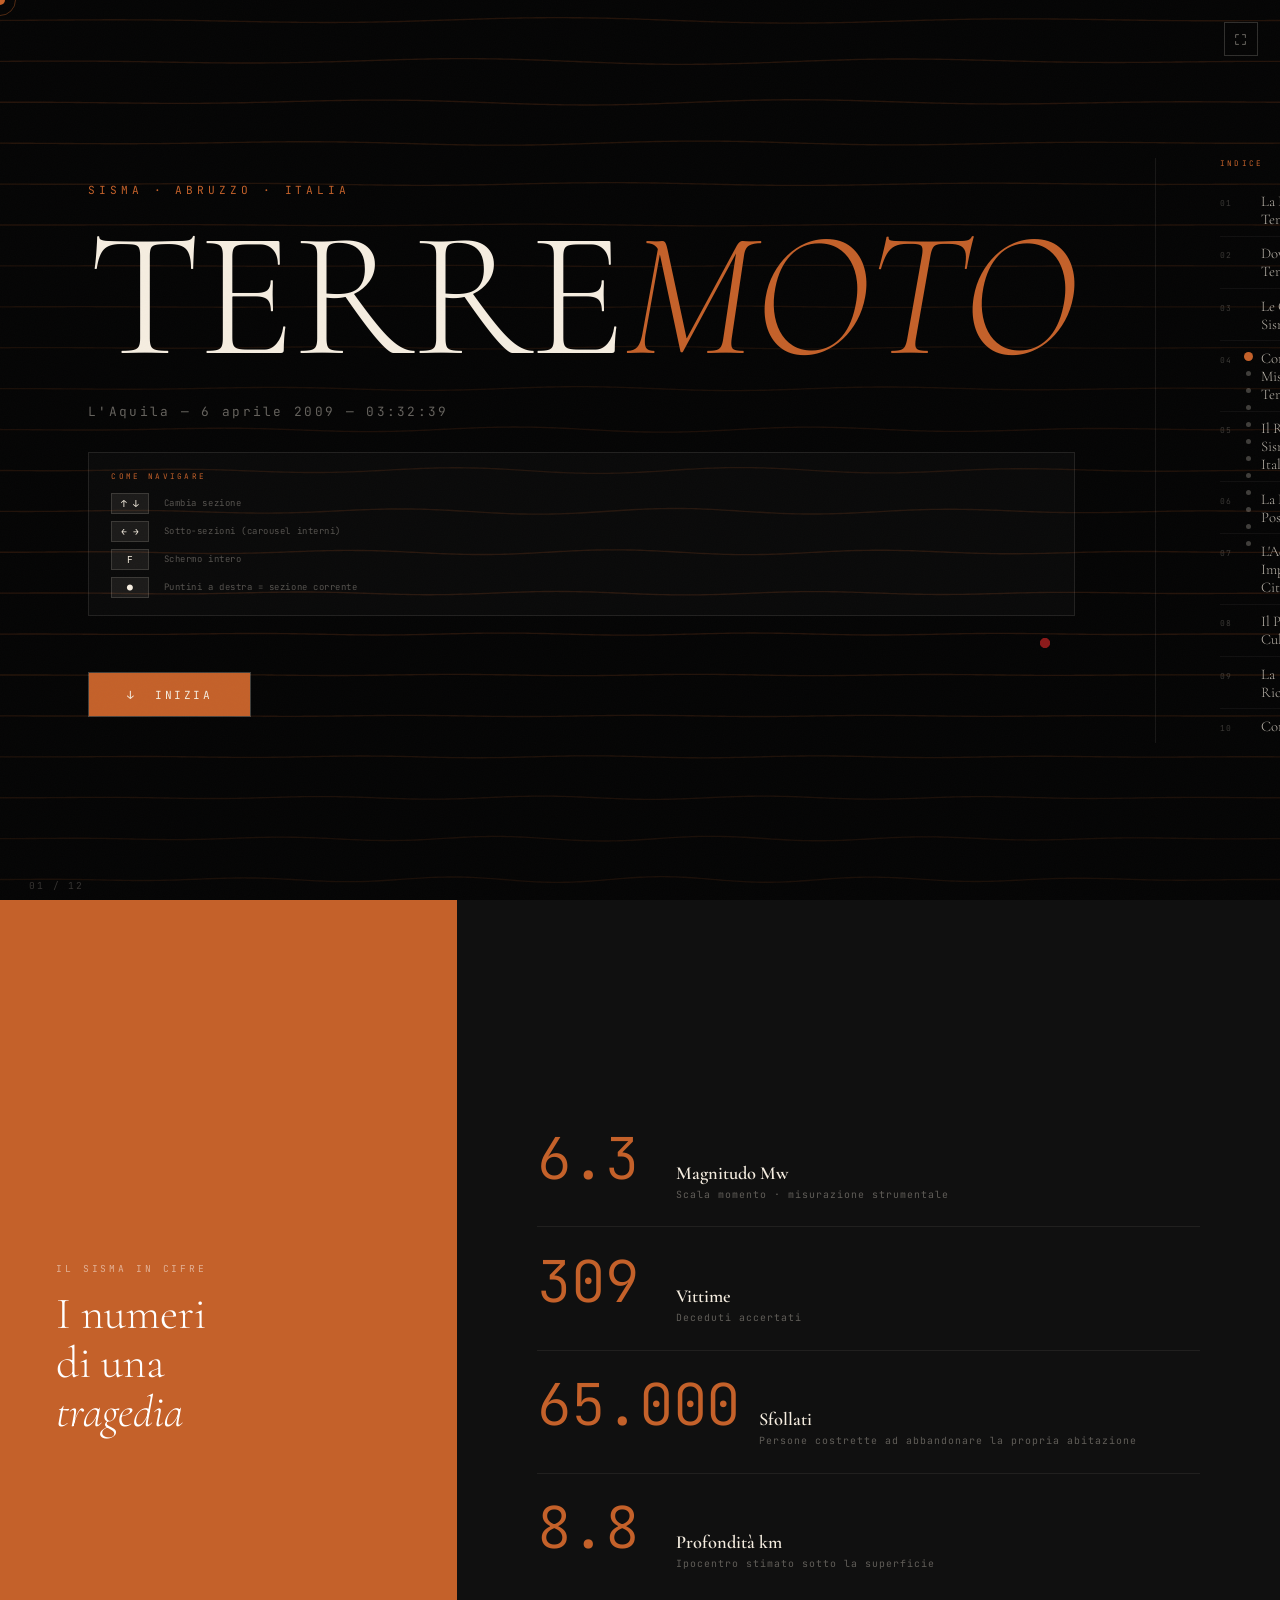
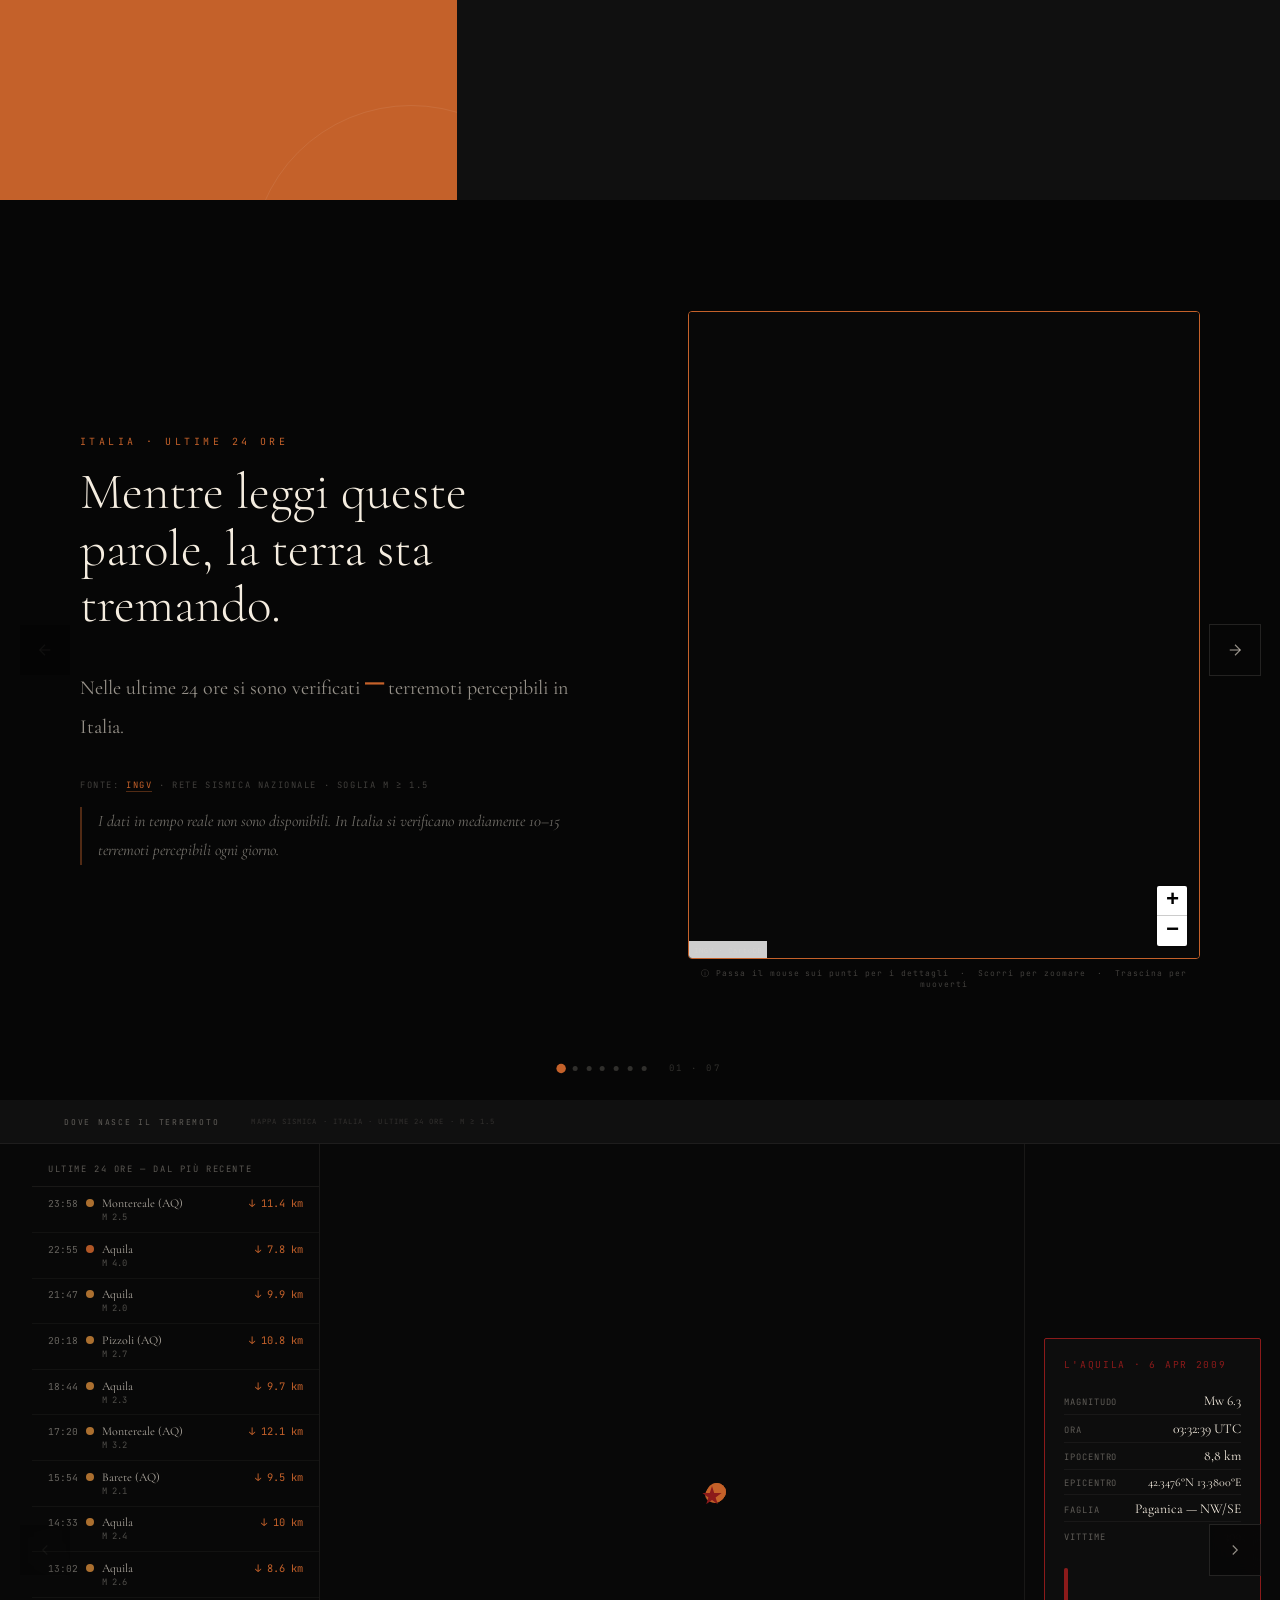
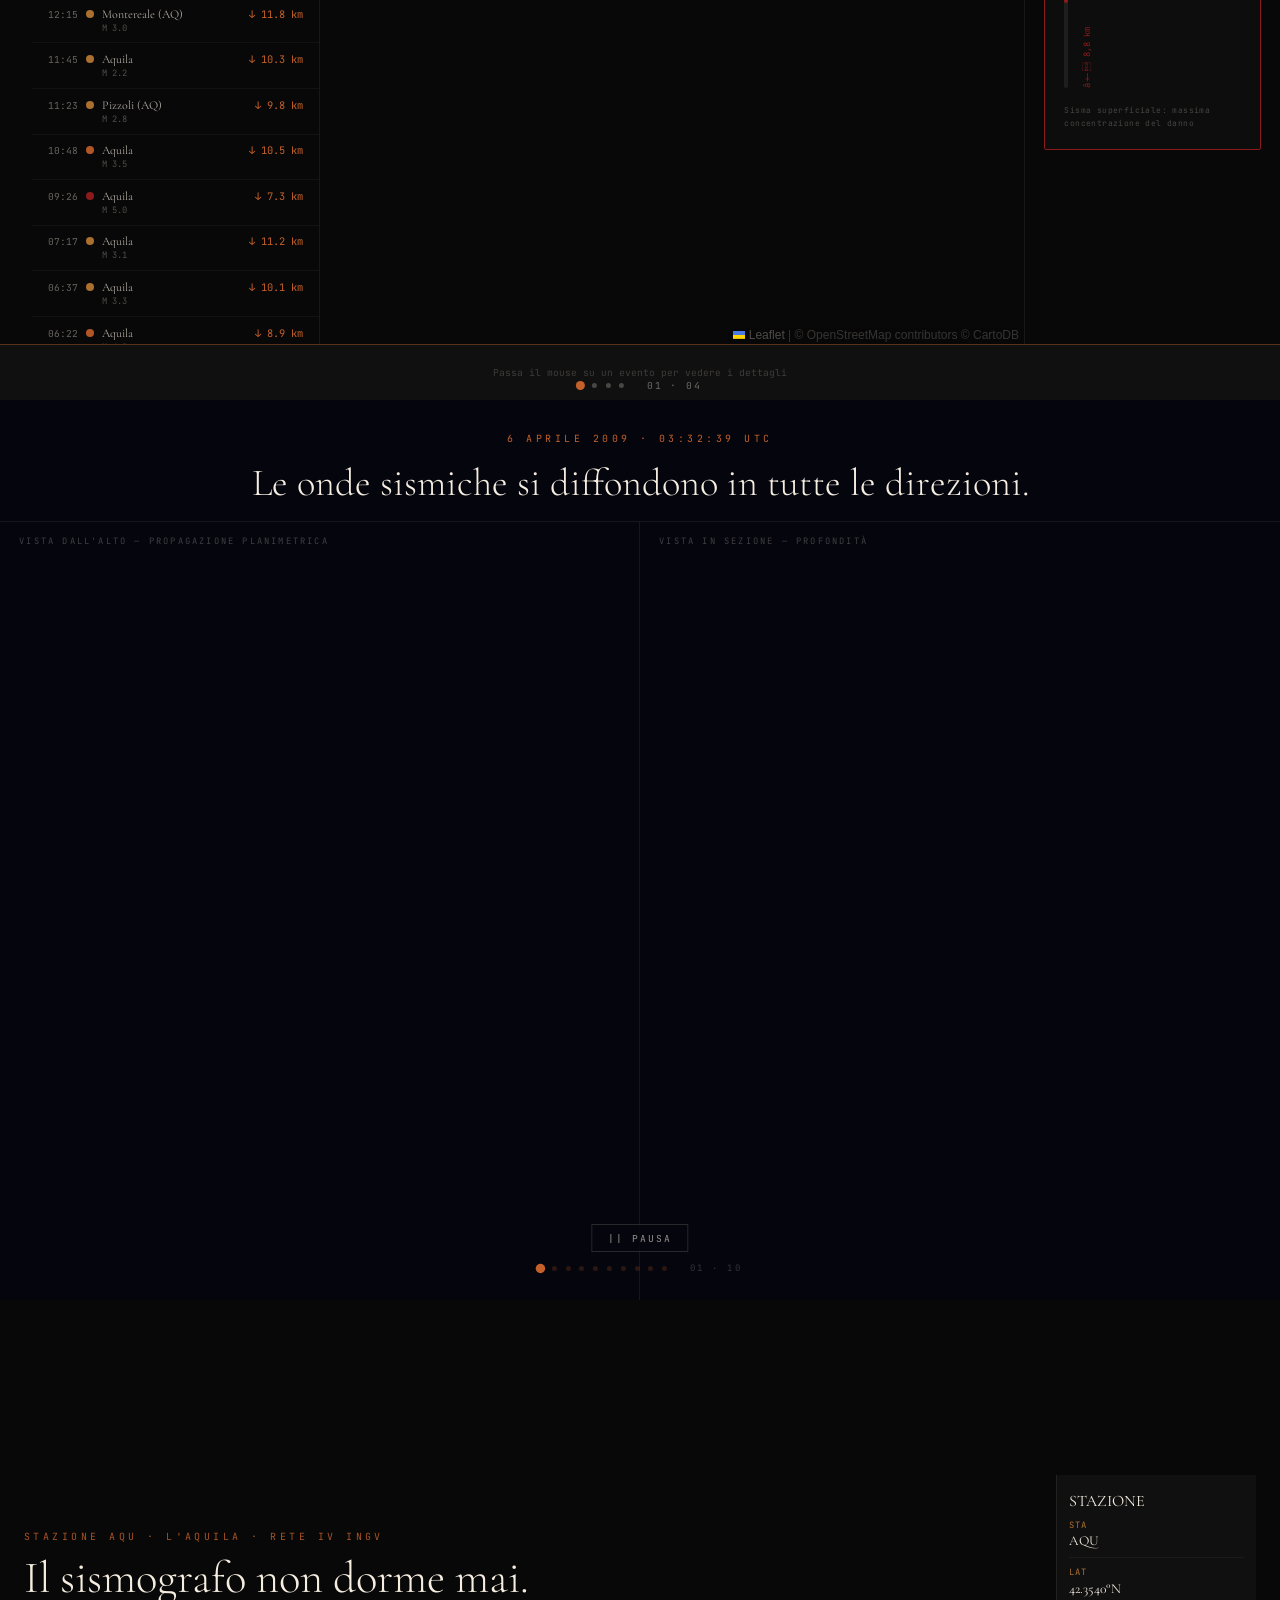
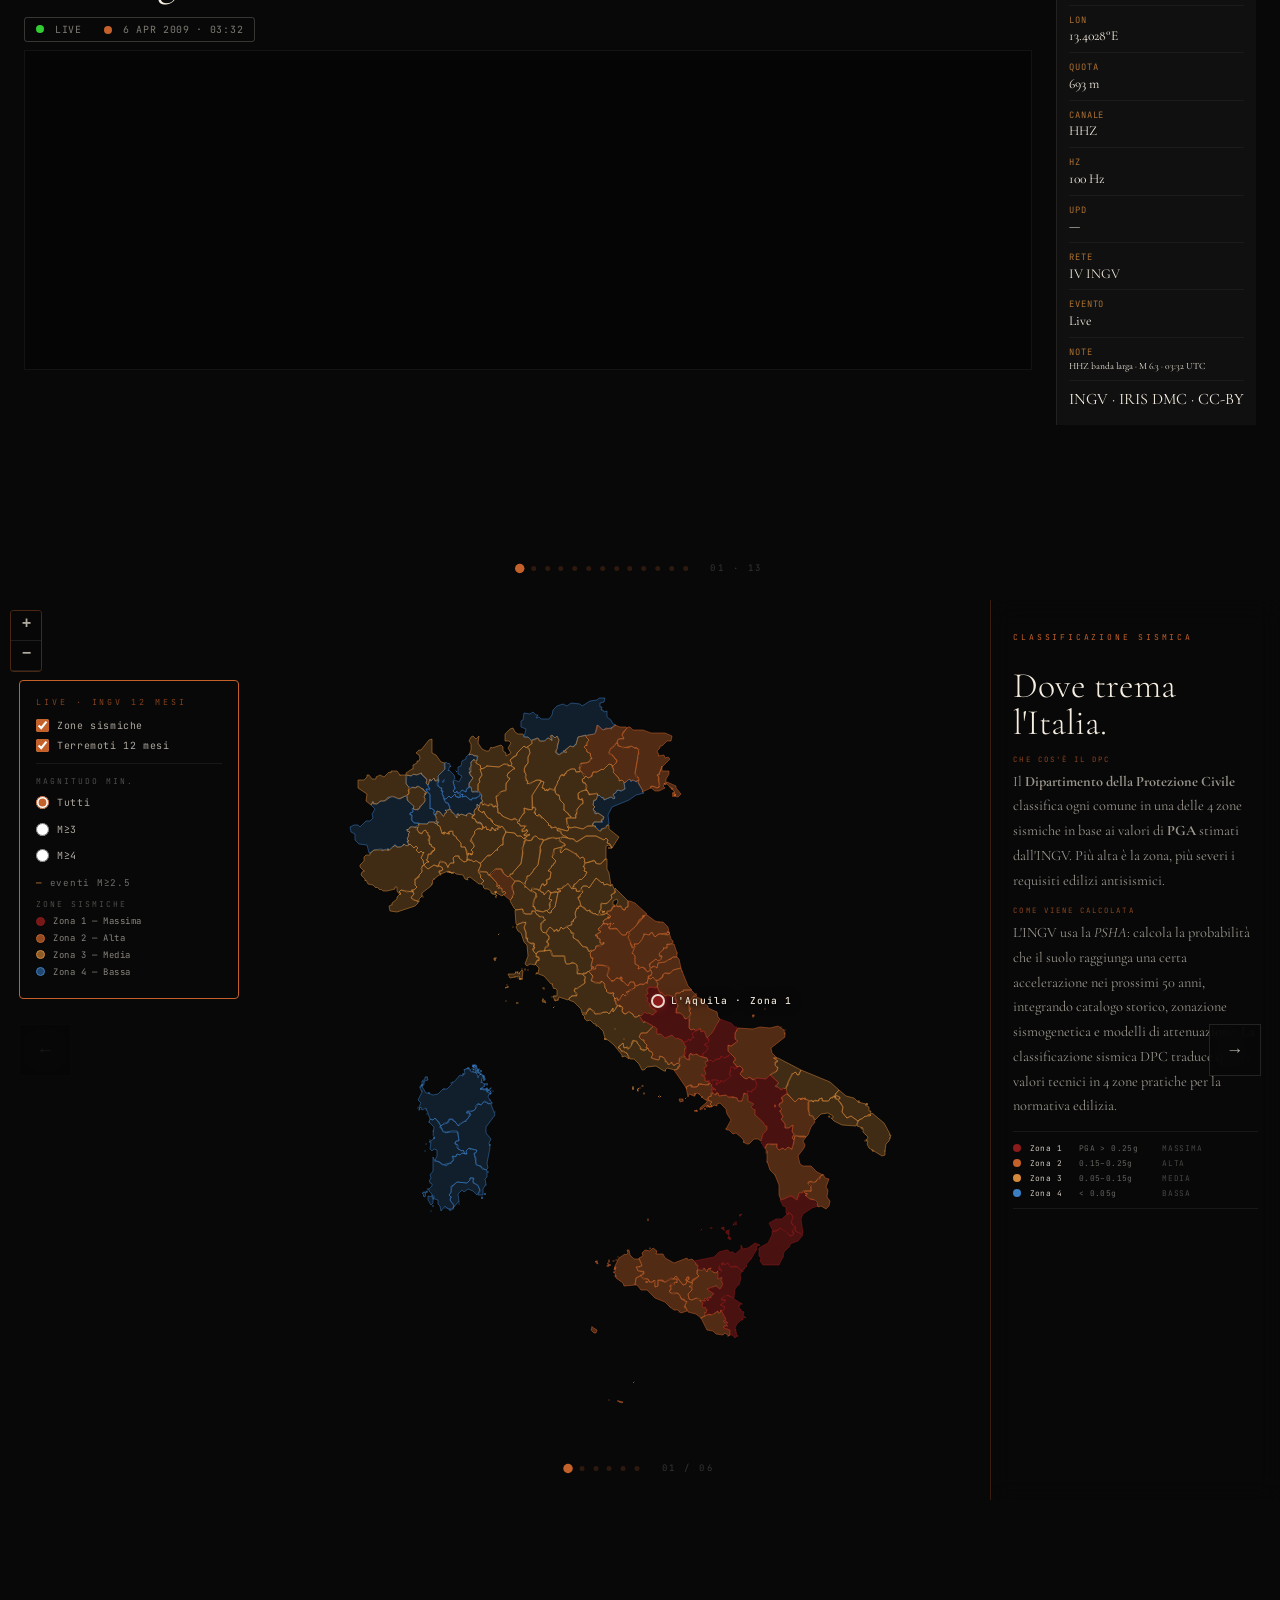
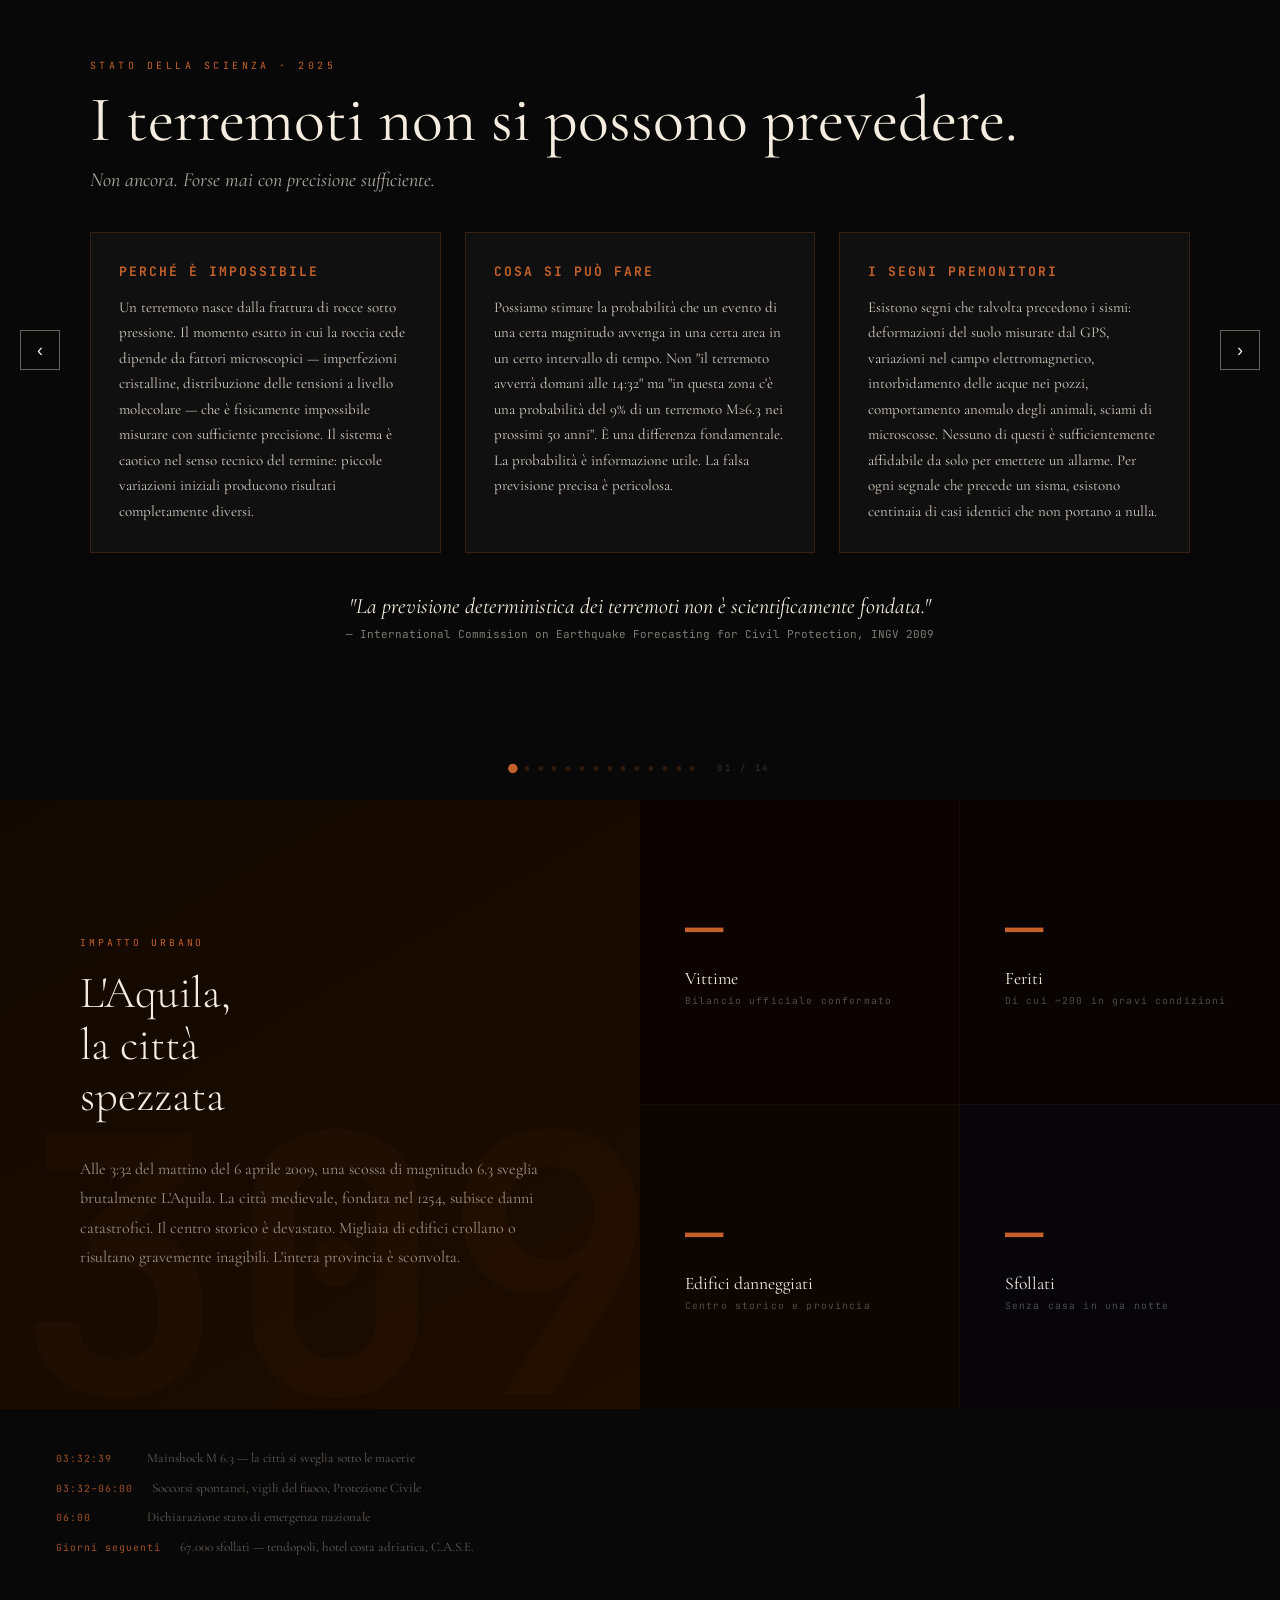
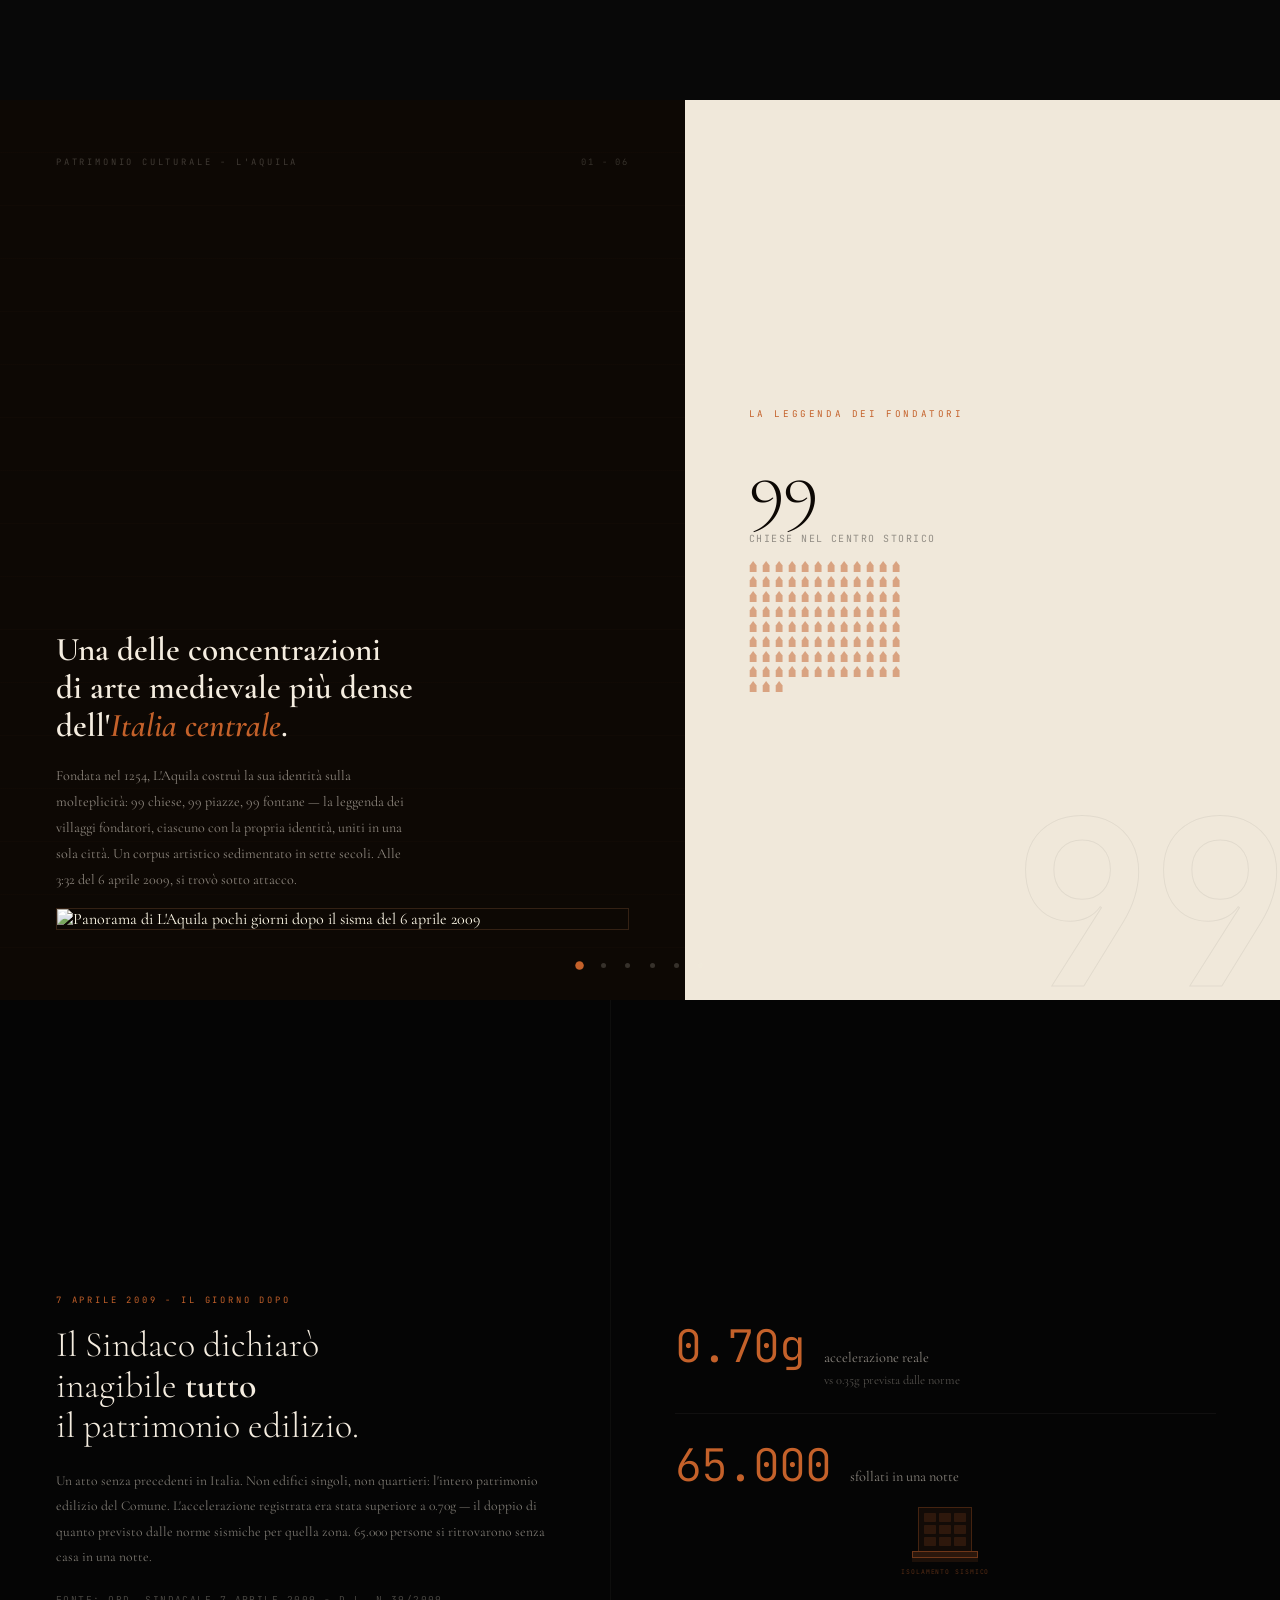
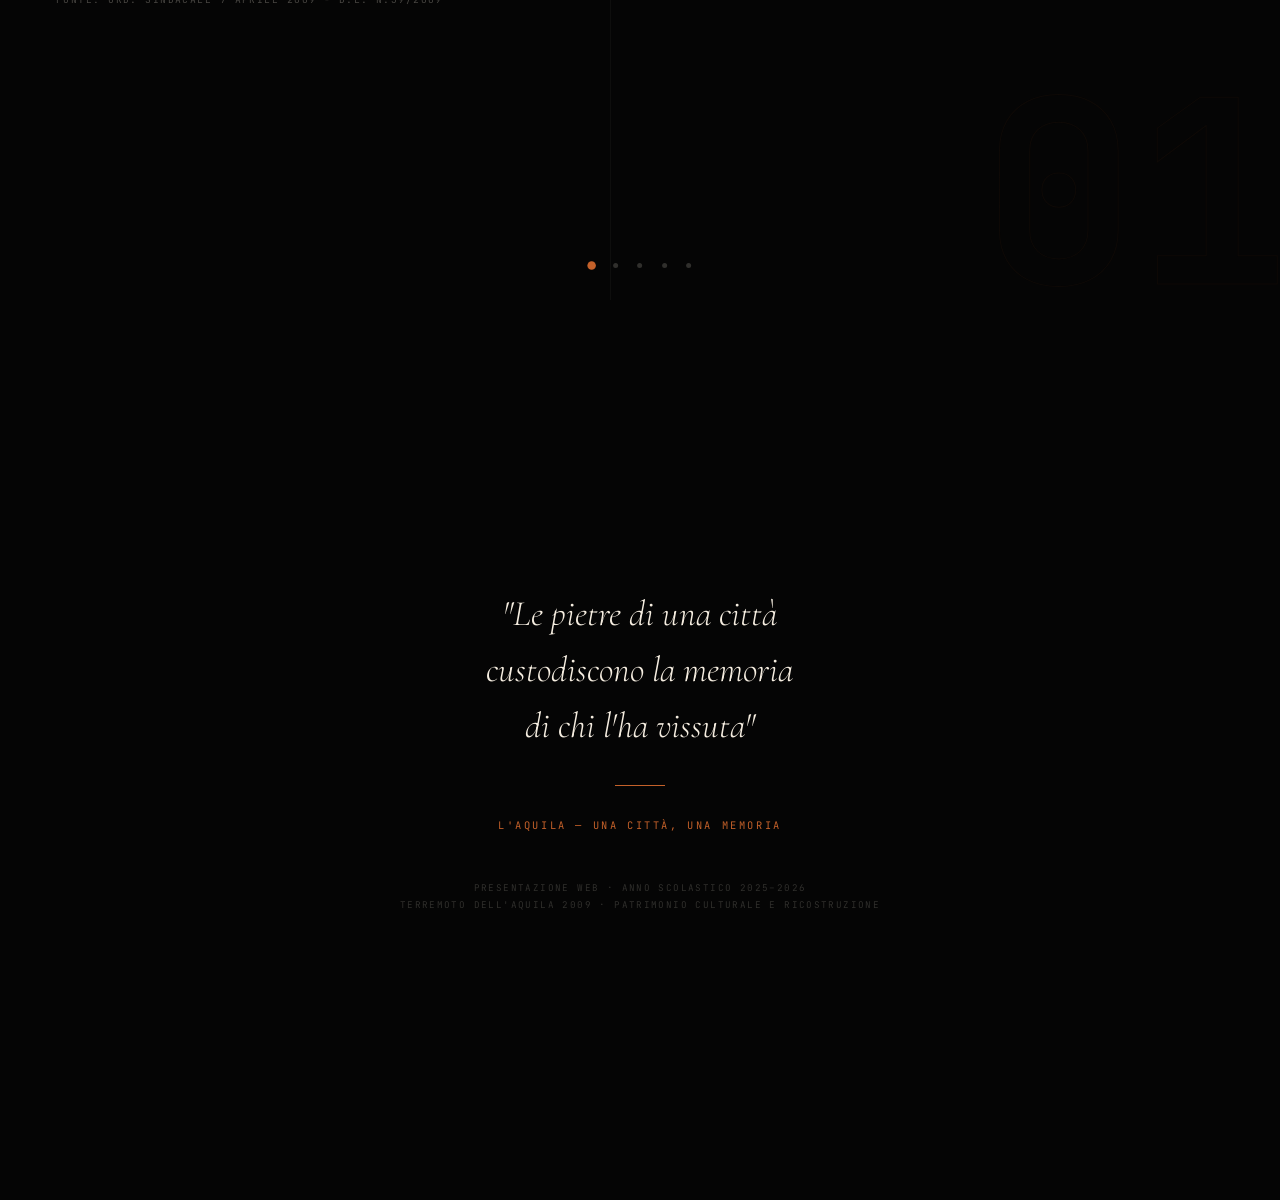
==== commit a43c2fdd: "fix(s4 round3): s4-s6 centrato, s4-s7 frecce rimosse, s4-s9 radii corretti, s4-s10 M display, s4-s12" ====
--- a/index.html
+++ b/index.html
@@ -1617,6 +1617,7 @@
         </div>
 
         <div class="s4-richter-ref-note">M 6.3 = L'Aquila 2009</div>
+        <div id="s4-richter-val" style="font-family:'JetBrains Mono',monospace;font-size:1.4rem;color:var(--terracotta);text-align:center;font-weight:700;letter-spacing:0.05em">M 6.5</div>
 
         <!-- Visualizzazione a 3 zone -->
         <div class="s4-richter-viz">
--- a/css/s4-seismograph.css
+++ b/css/s4-seismograph.css
@@ -991,8 +991,9 @@
 #s4-s6-inner {
   display: flex;
   flex-direction: column;
+  justify-content: center;
   height: 100%;
-  padding: 1.3rem 2rem 3.8rem 2rem;
+  padding: 1.3rem 2rem 3.5rem 2rem;
   box-sizing: border-box;
   gap: 0.9rem;
 }
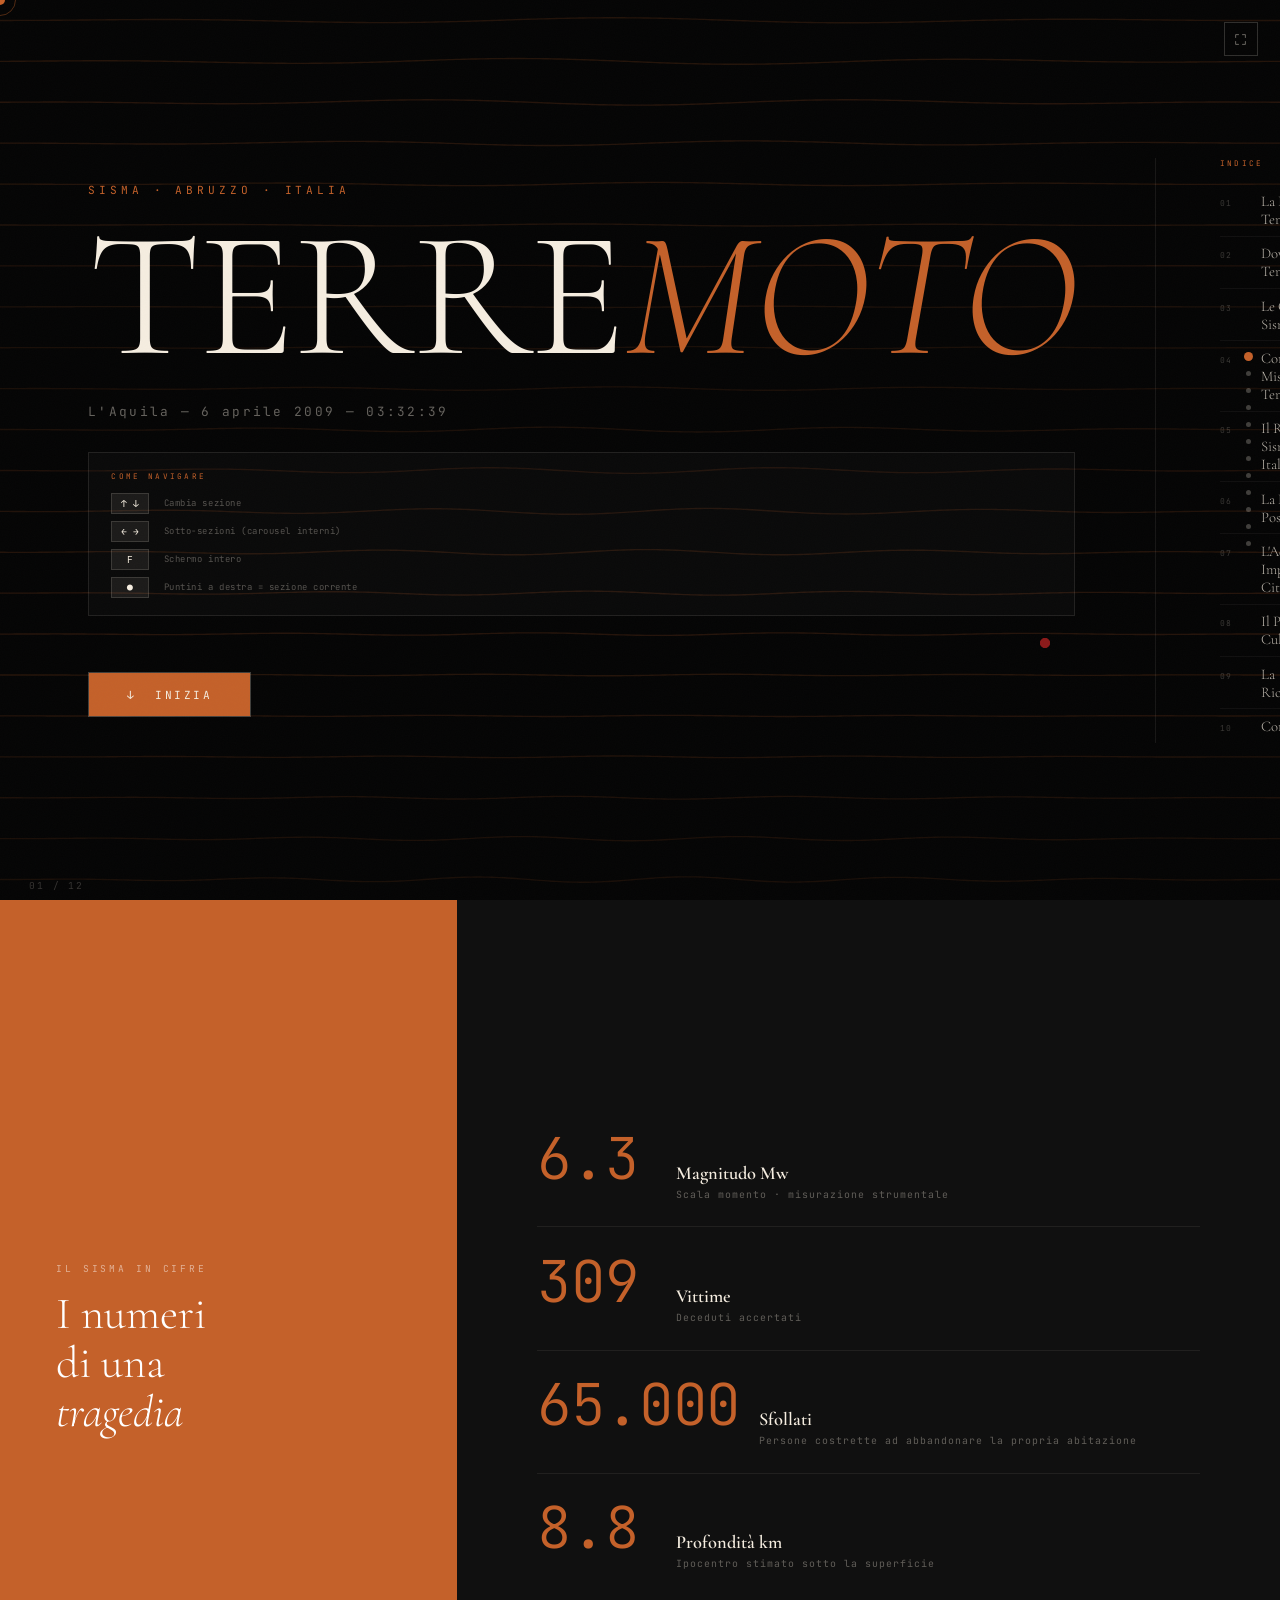
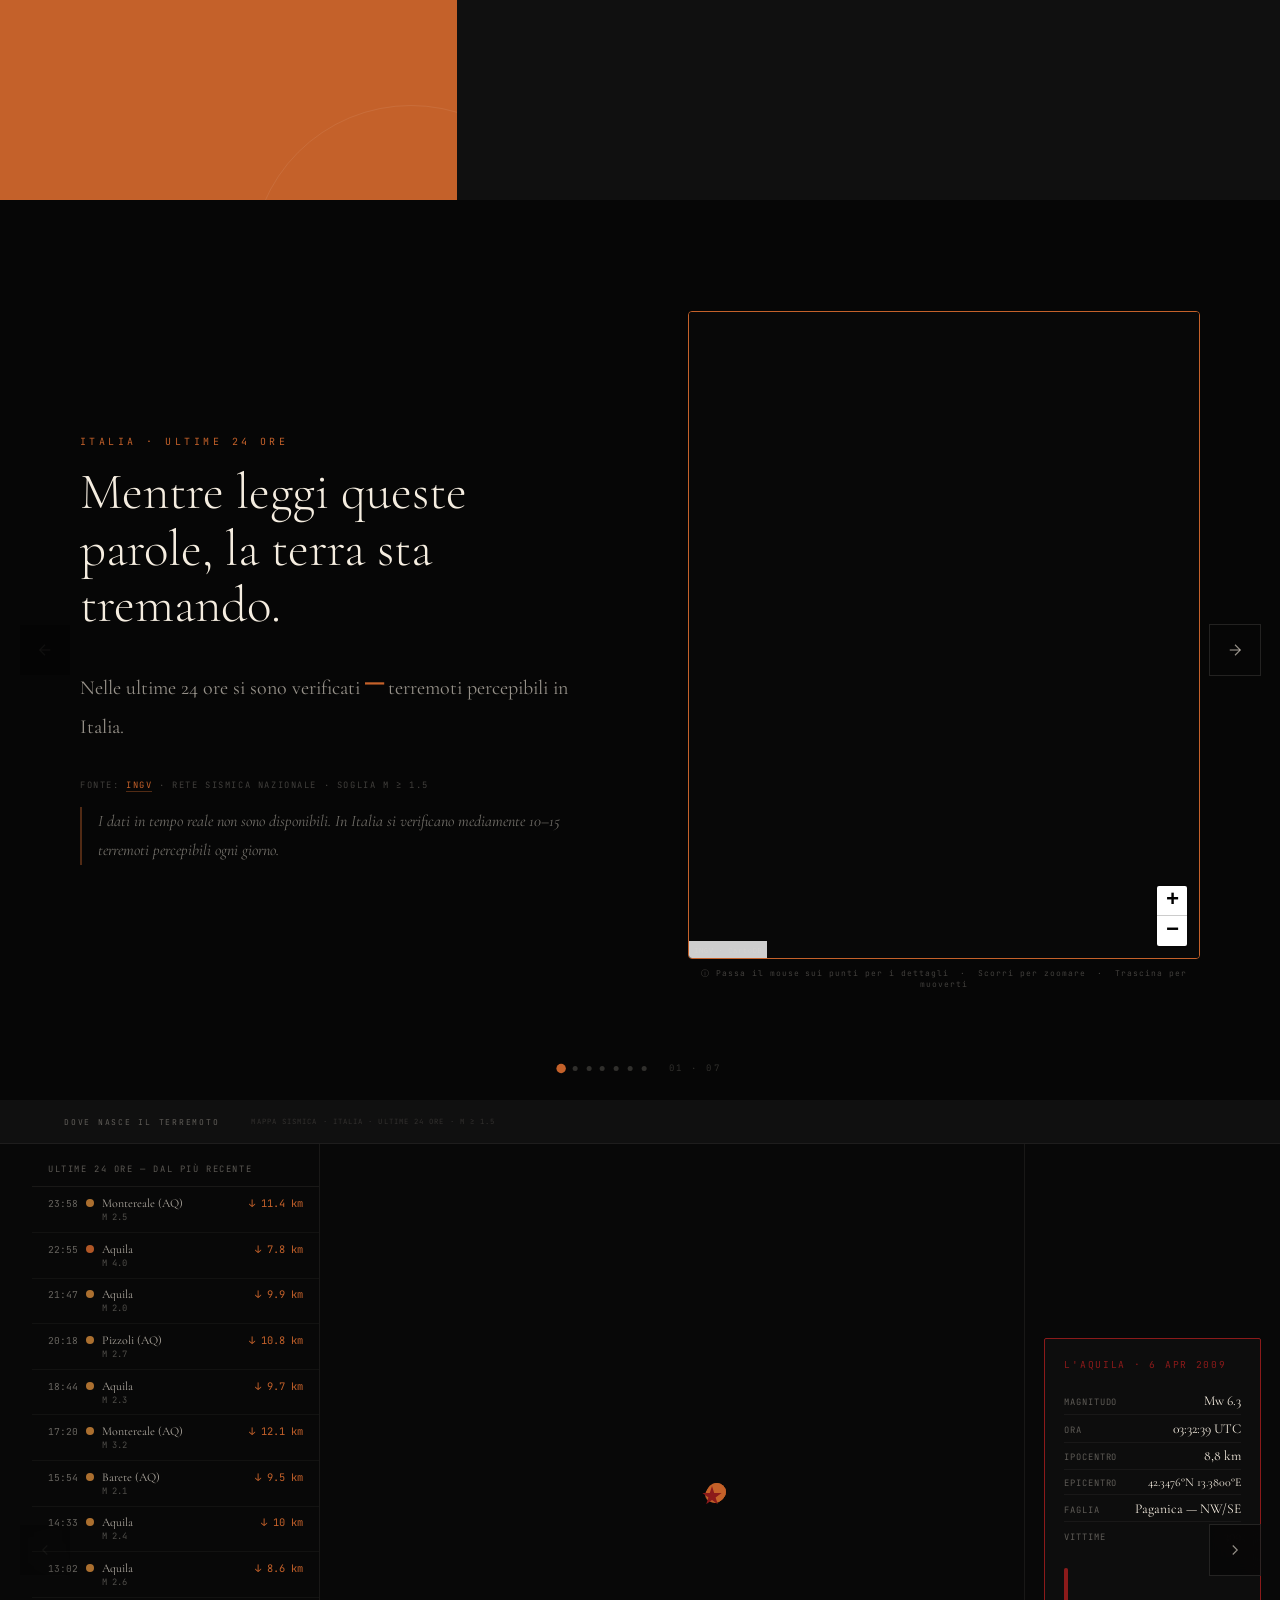
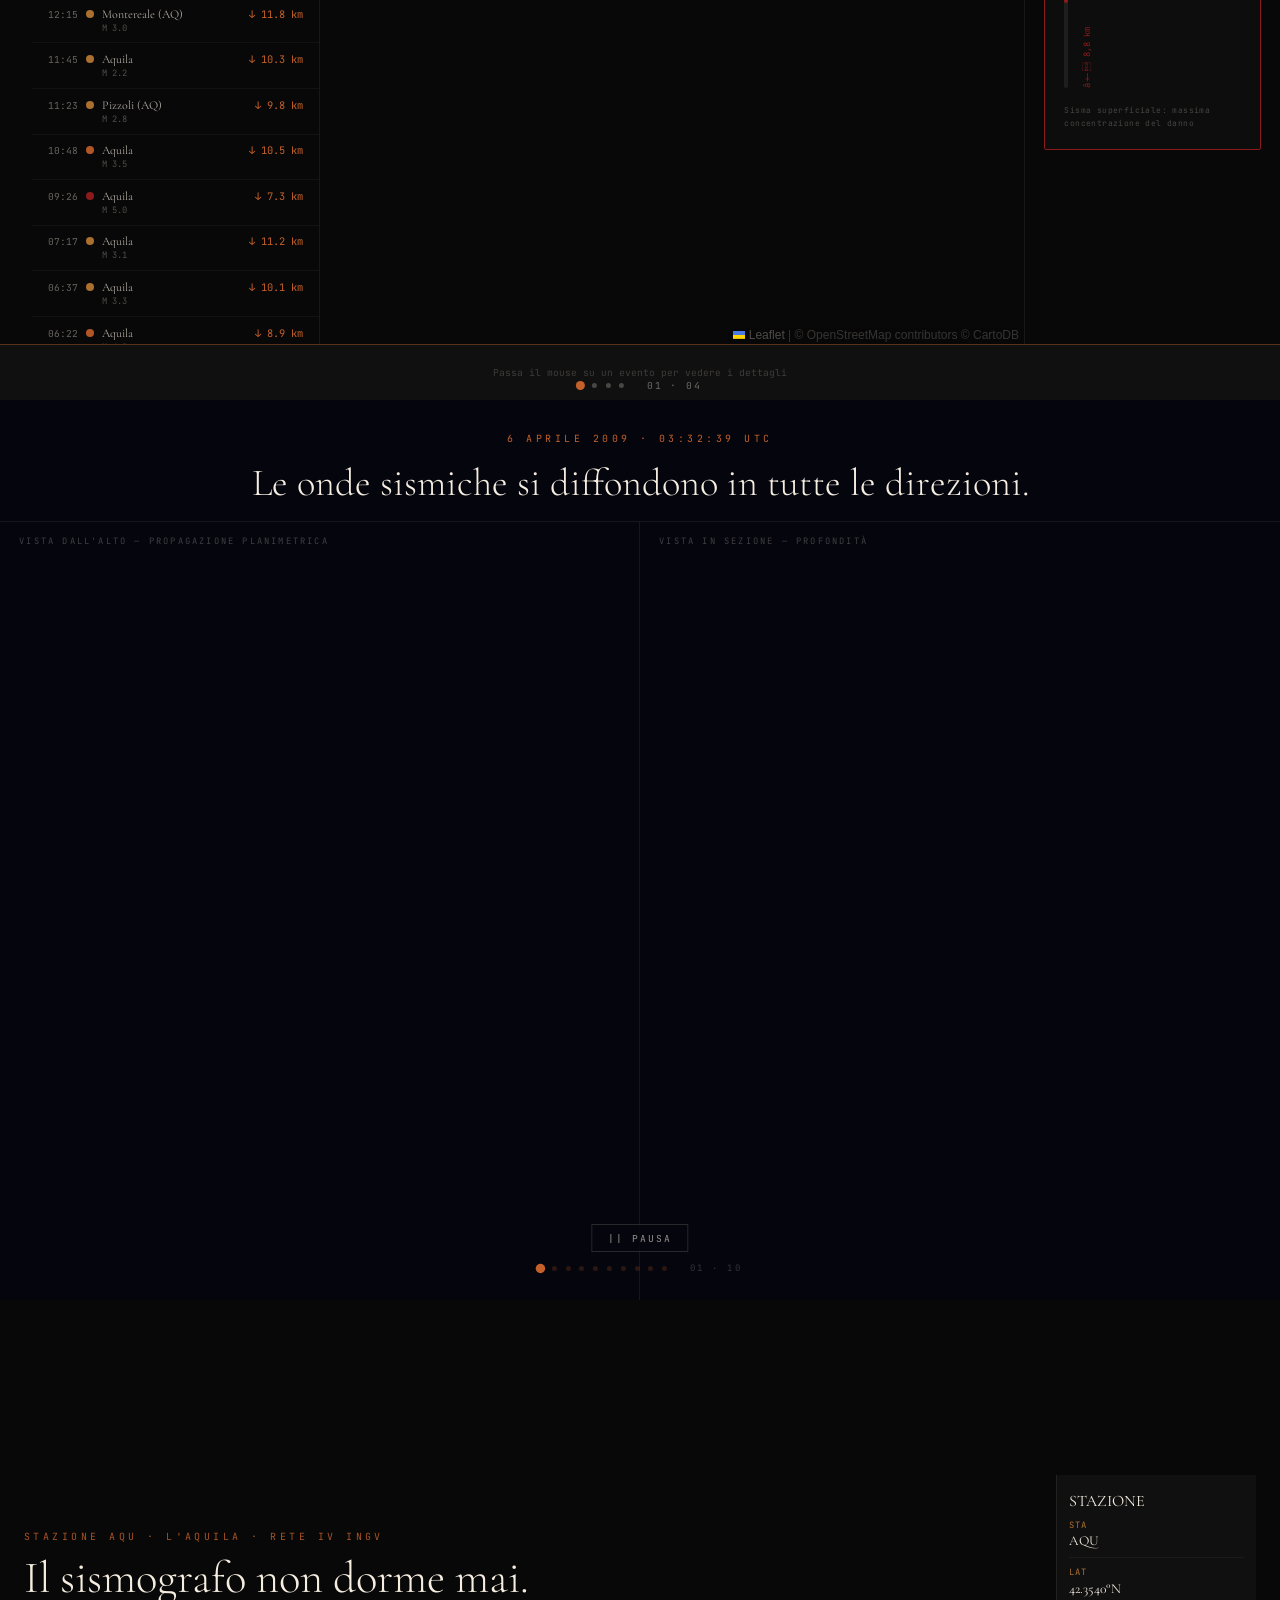
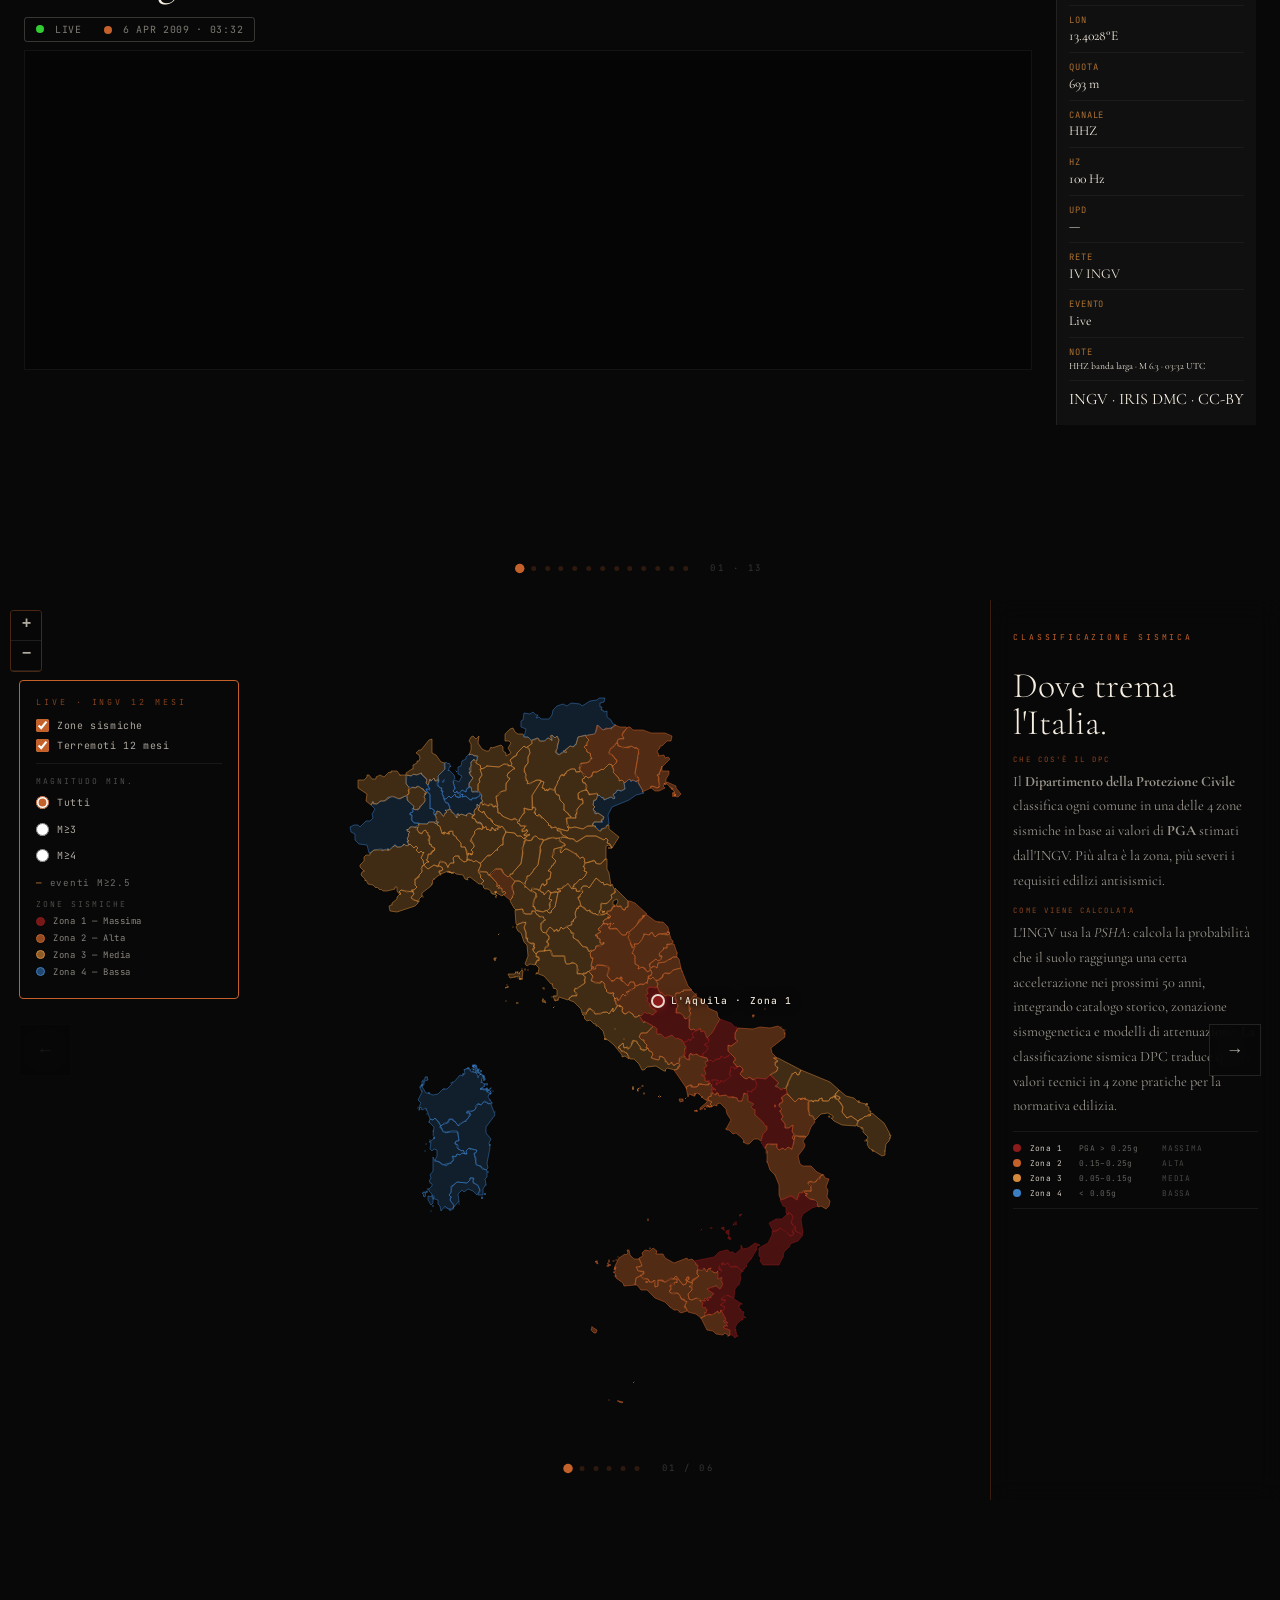
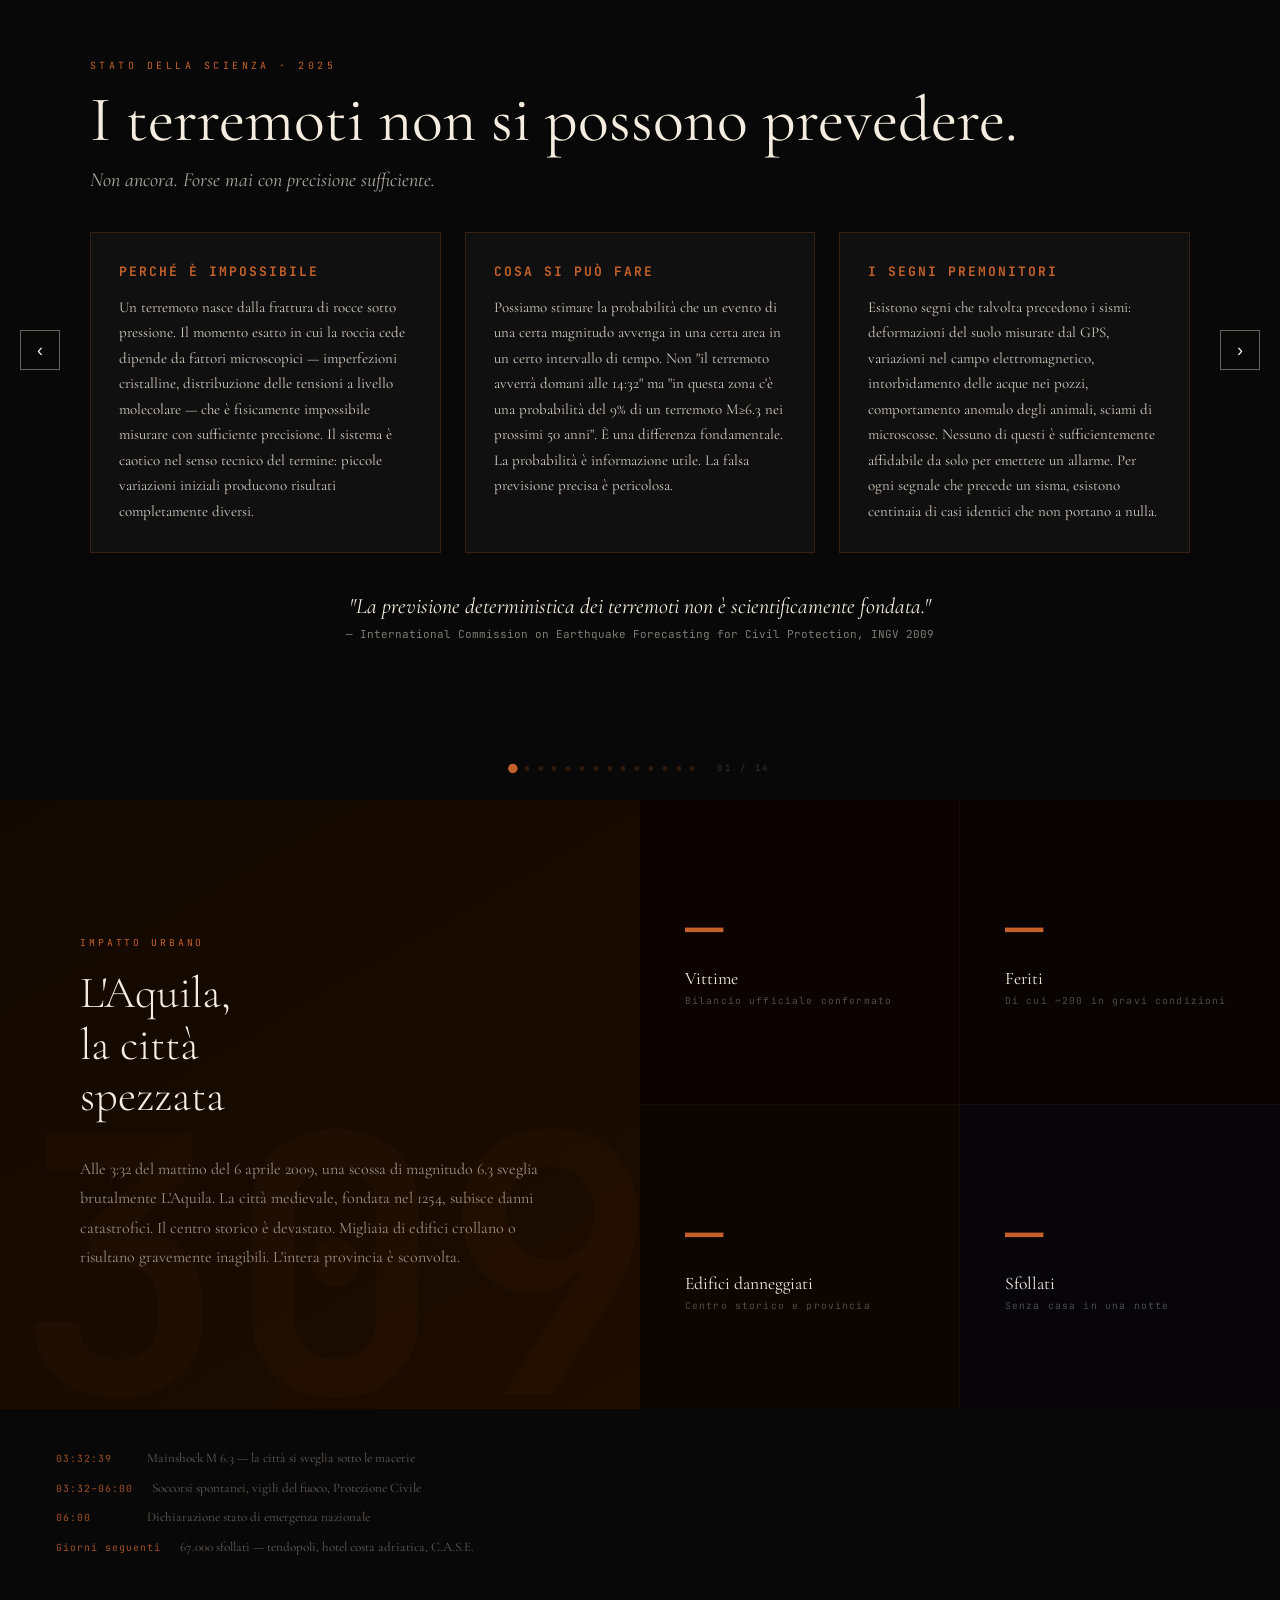
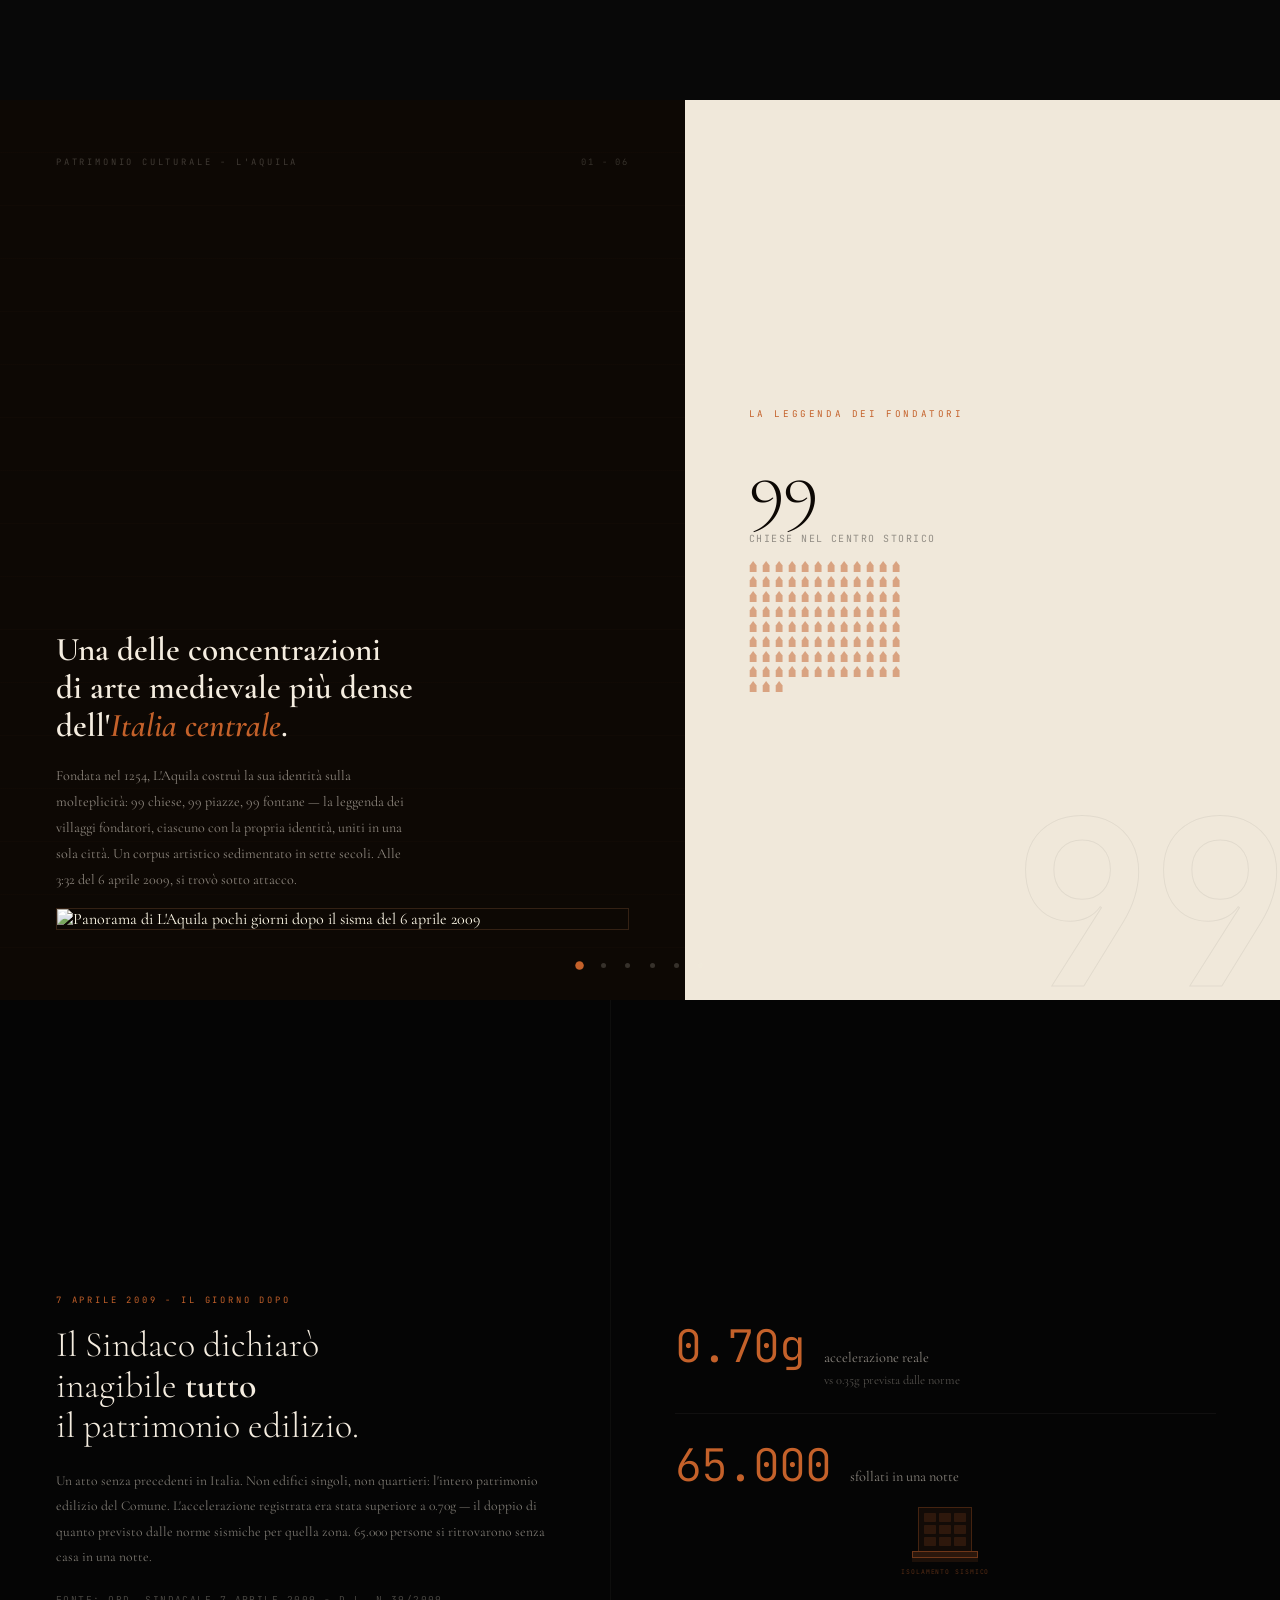
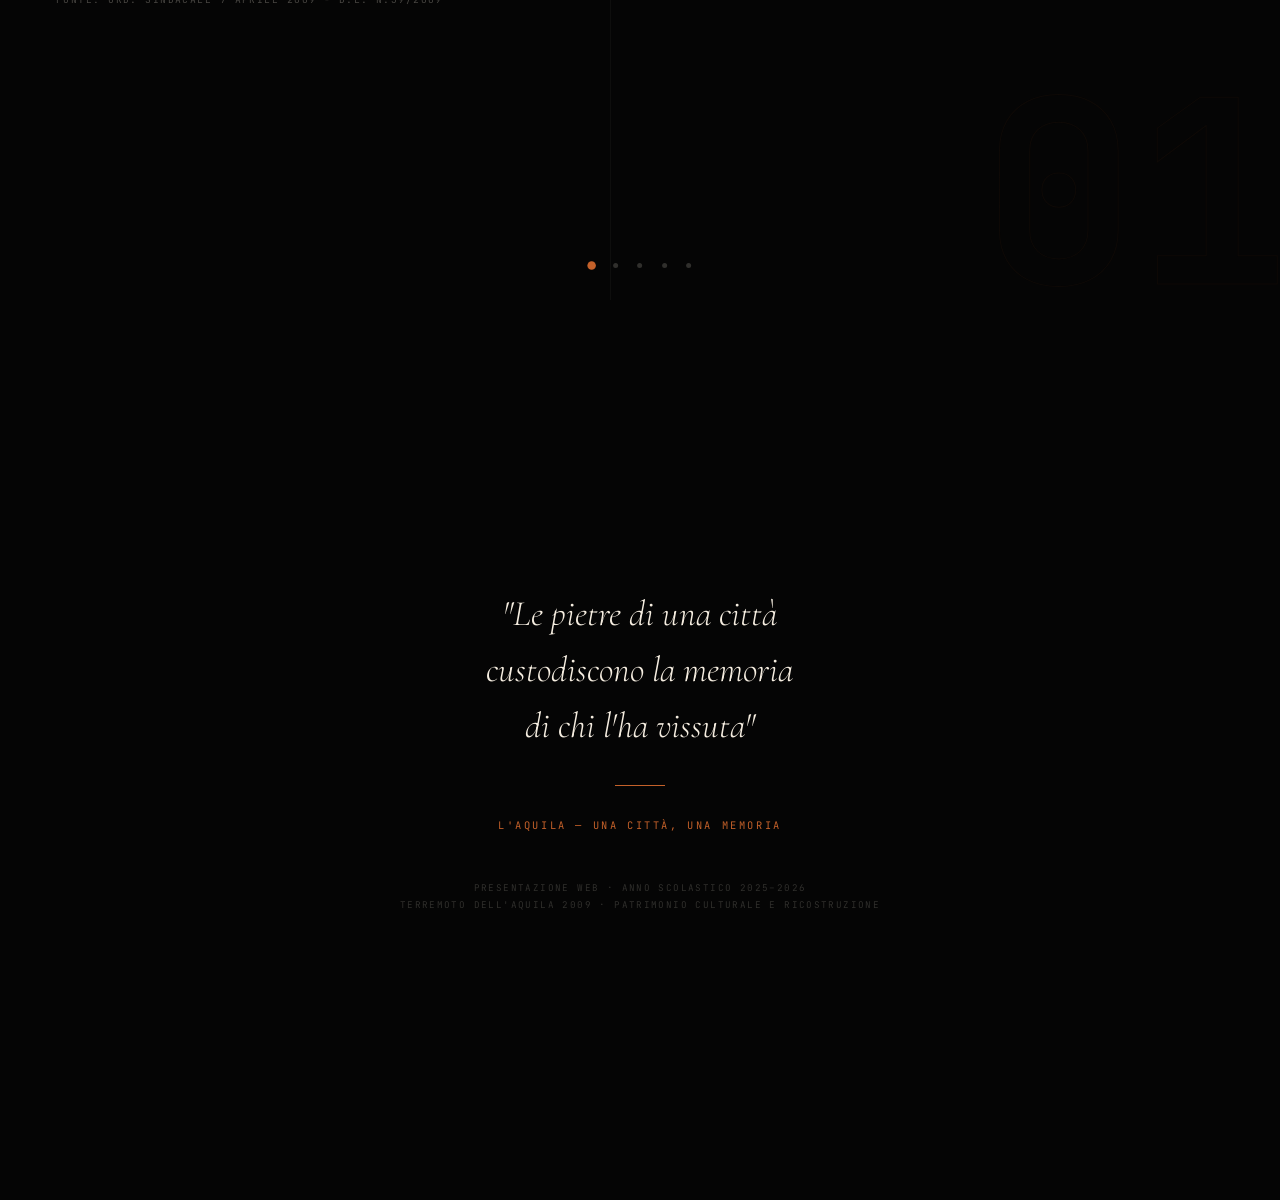
==== commit bc064d58: "fix(s6-s13): style block inline con !important e hex values — bypasssa qualsiasi problema di CSS est" ====
--- a/index.html
+++ b/index.html
@@ -3207,6 +3207,13 @@
 </div>
 
 <!-- Slide 13 -->
+<style>
+#s6-s13{width:100vw!important;min-width:100vw!important;height:100vh!important;flex-shrink:0!important;overflow-y:auto!important;box-sizing:border-box!important;padding:60px 80px!important;display:flex!important;flex-direction:column!important;justify-content:center!important;background:#080808!important;color:#F5EDE0!important;position:relative!important;}
+#s6-s13 .s6-split{display:grid!important;grid-template-columns:1fr 1fr!important;gap:60px!important;width:100%!important;align-items:start!important;}
+#s6-s13 .s6-left,#s6-s13 .s6-right{flex:1!important;}
+#s6-s13 .s6-eyebrow{font-family:'JetBrains Mono',monospace!important;font-size:.62rem!important;letter-spacing:.35em!important;text-transform:uppercase!important;color:#C4612A!important;display:block!important;margin:0 0 16px!important;}
+#s6-s13 .s6-h2{font-family:'Cormorant Garamond',serif!important;line-height:1.15!important;color:#F5EDE0!important;font-weight:300!important;margin:0 0 24px!important;}
+</style>
 <div class=”s6-slide” id=”s6-s13”>
   <div class=”s6-split” style=”max-width:1200px;margin:0 auto;width:100%;align-items:start”>
     <div class=”s6-left”>
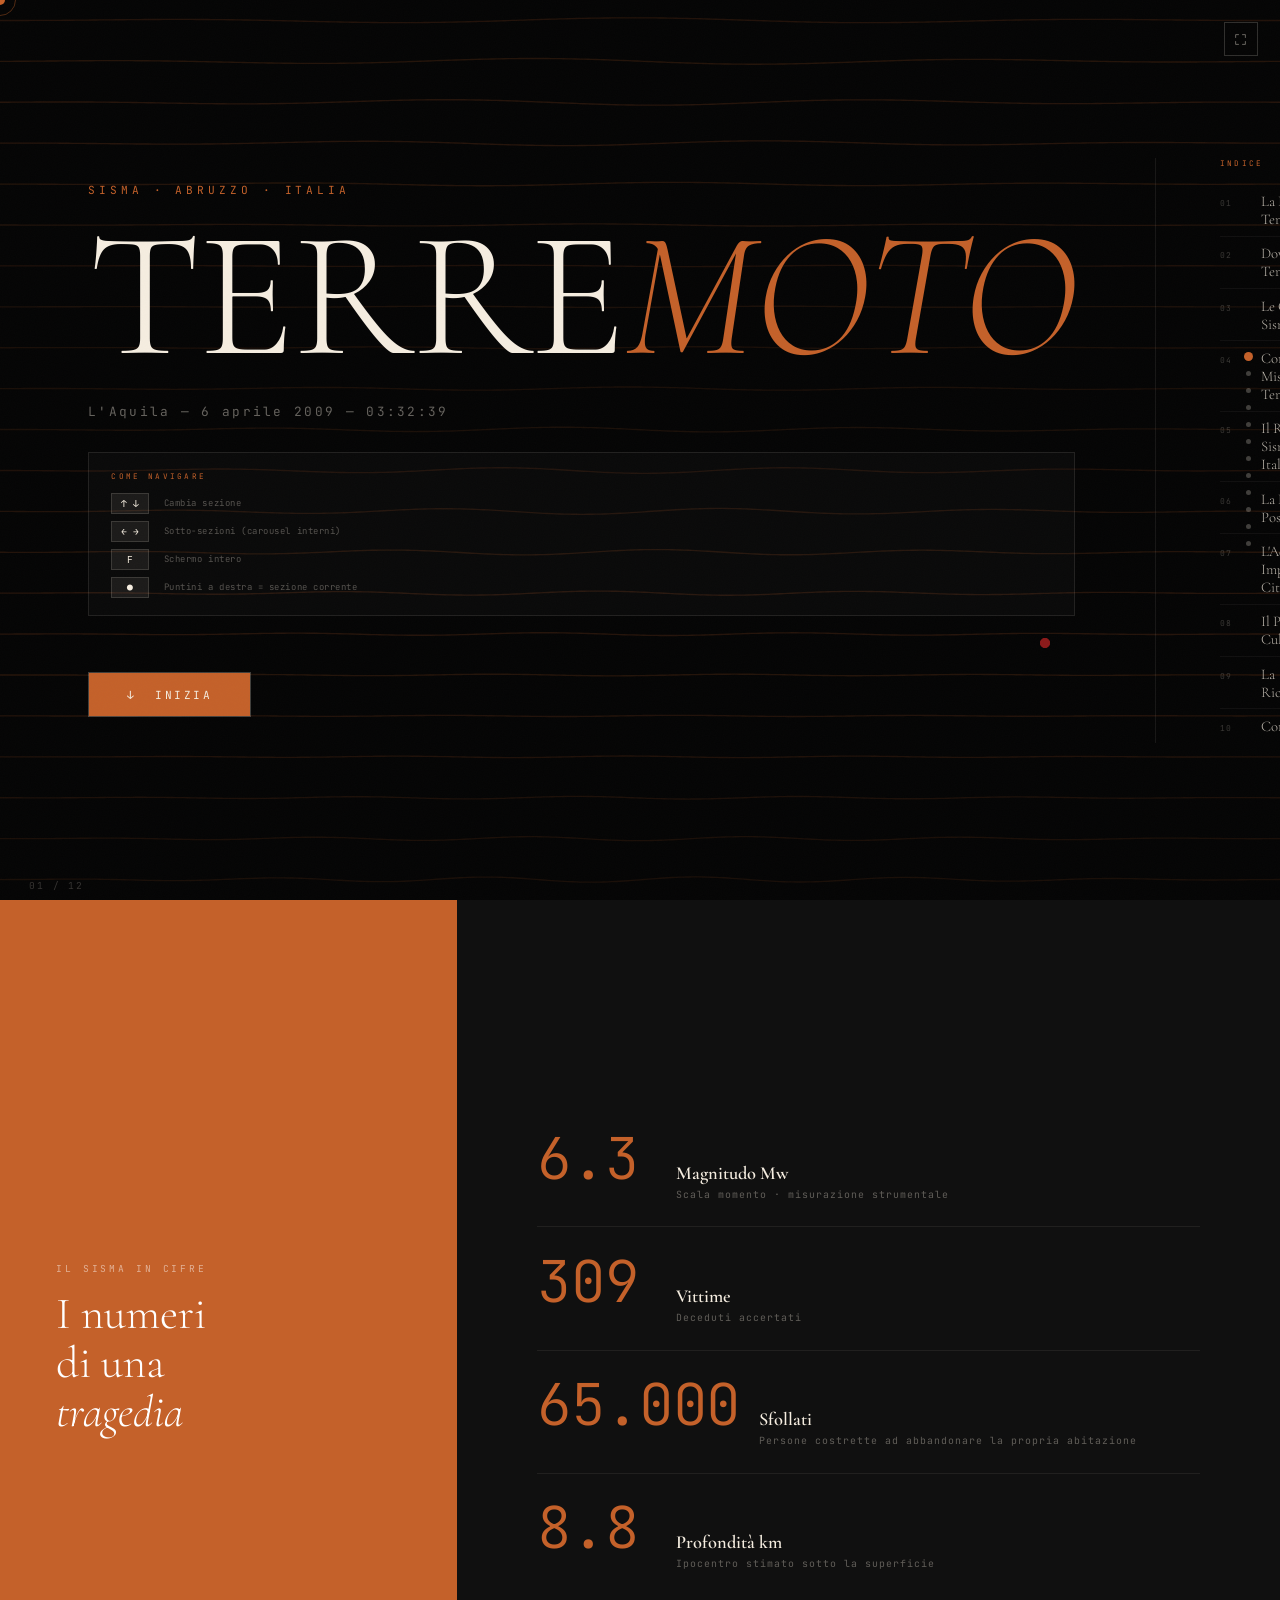
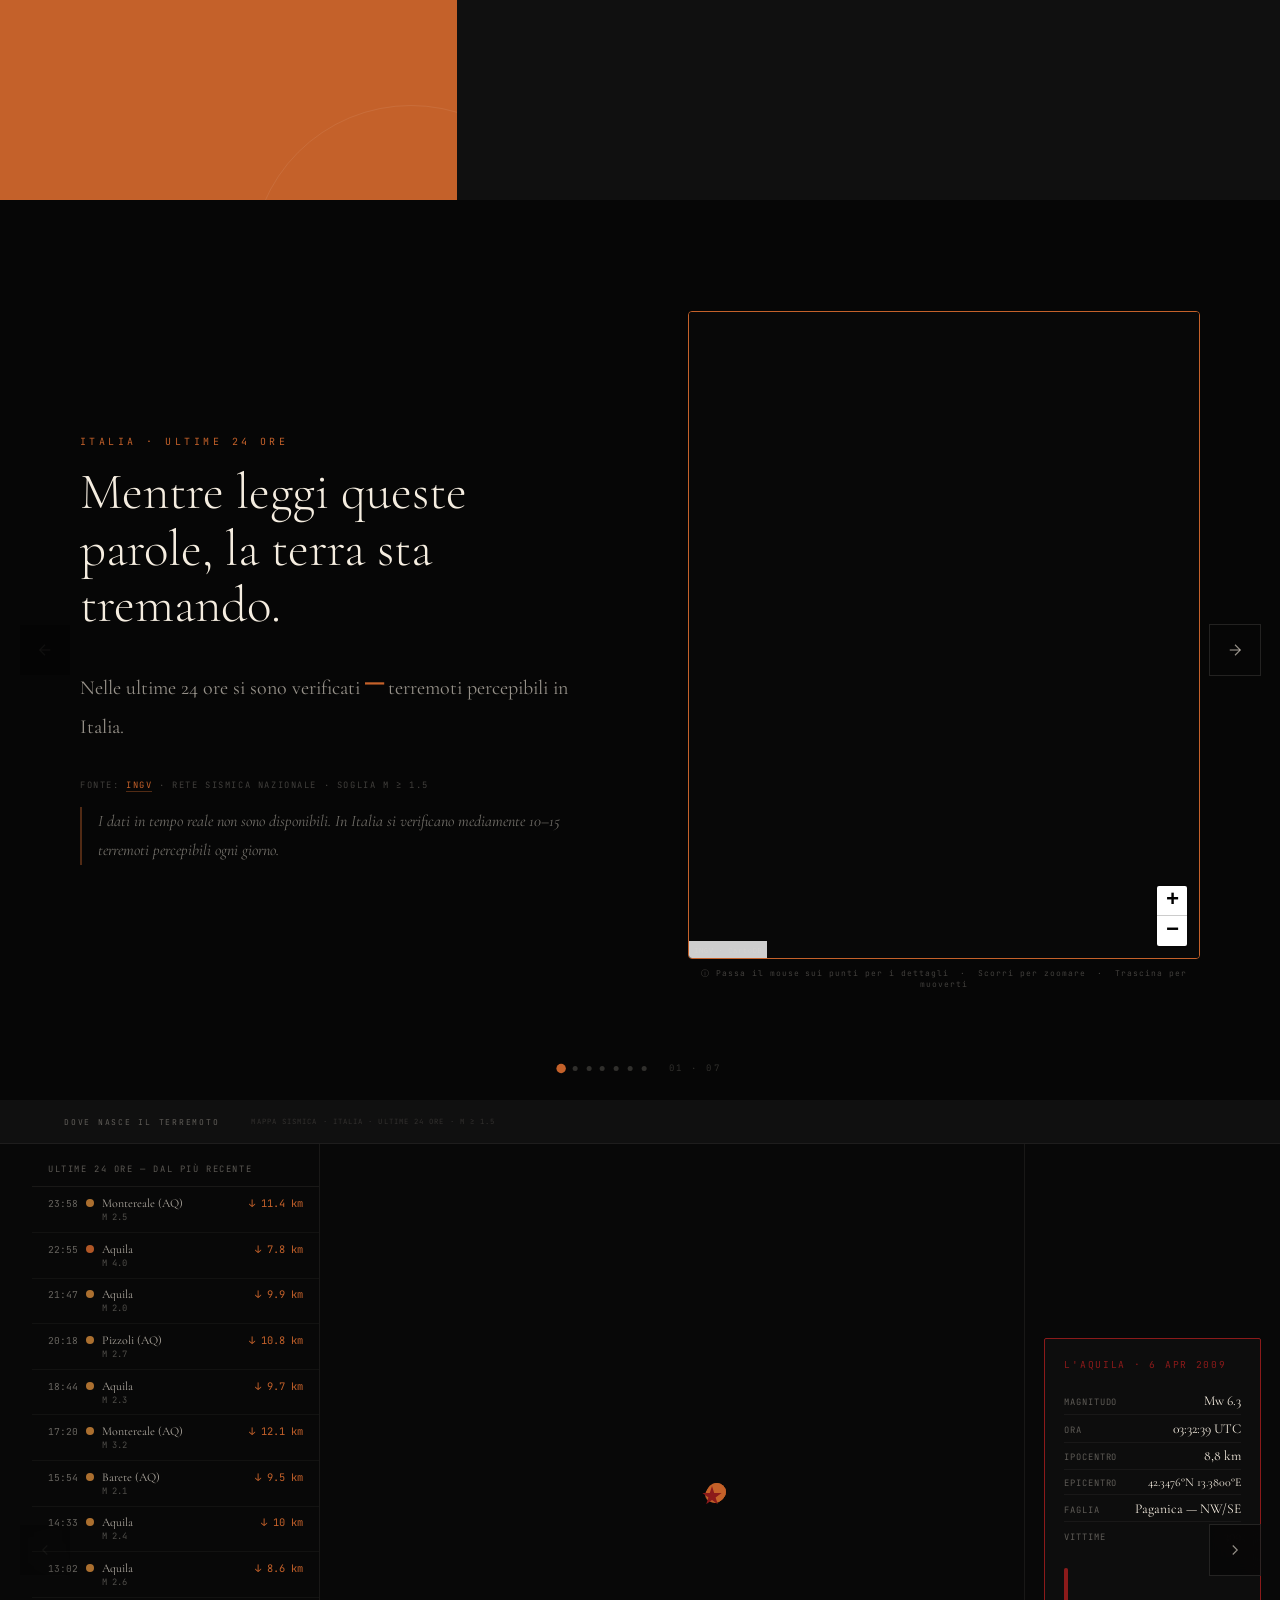
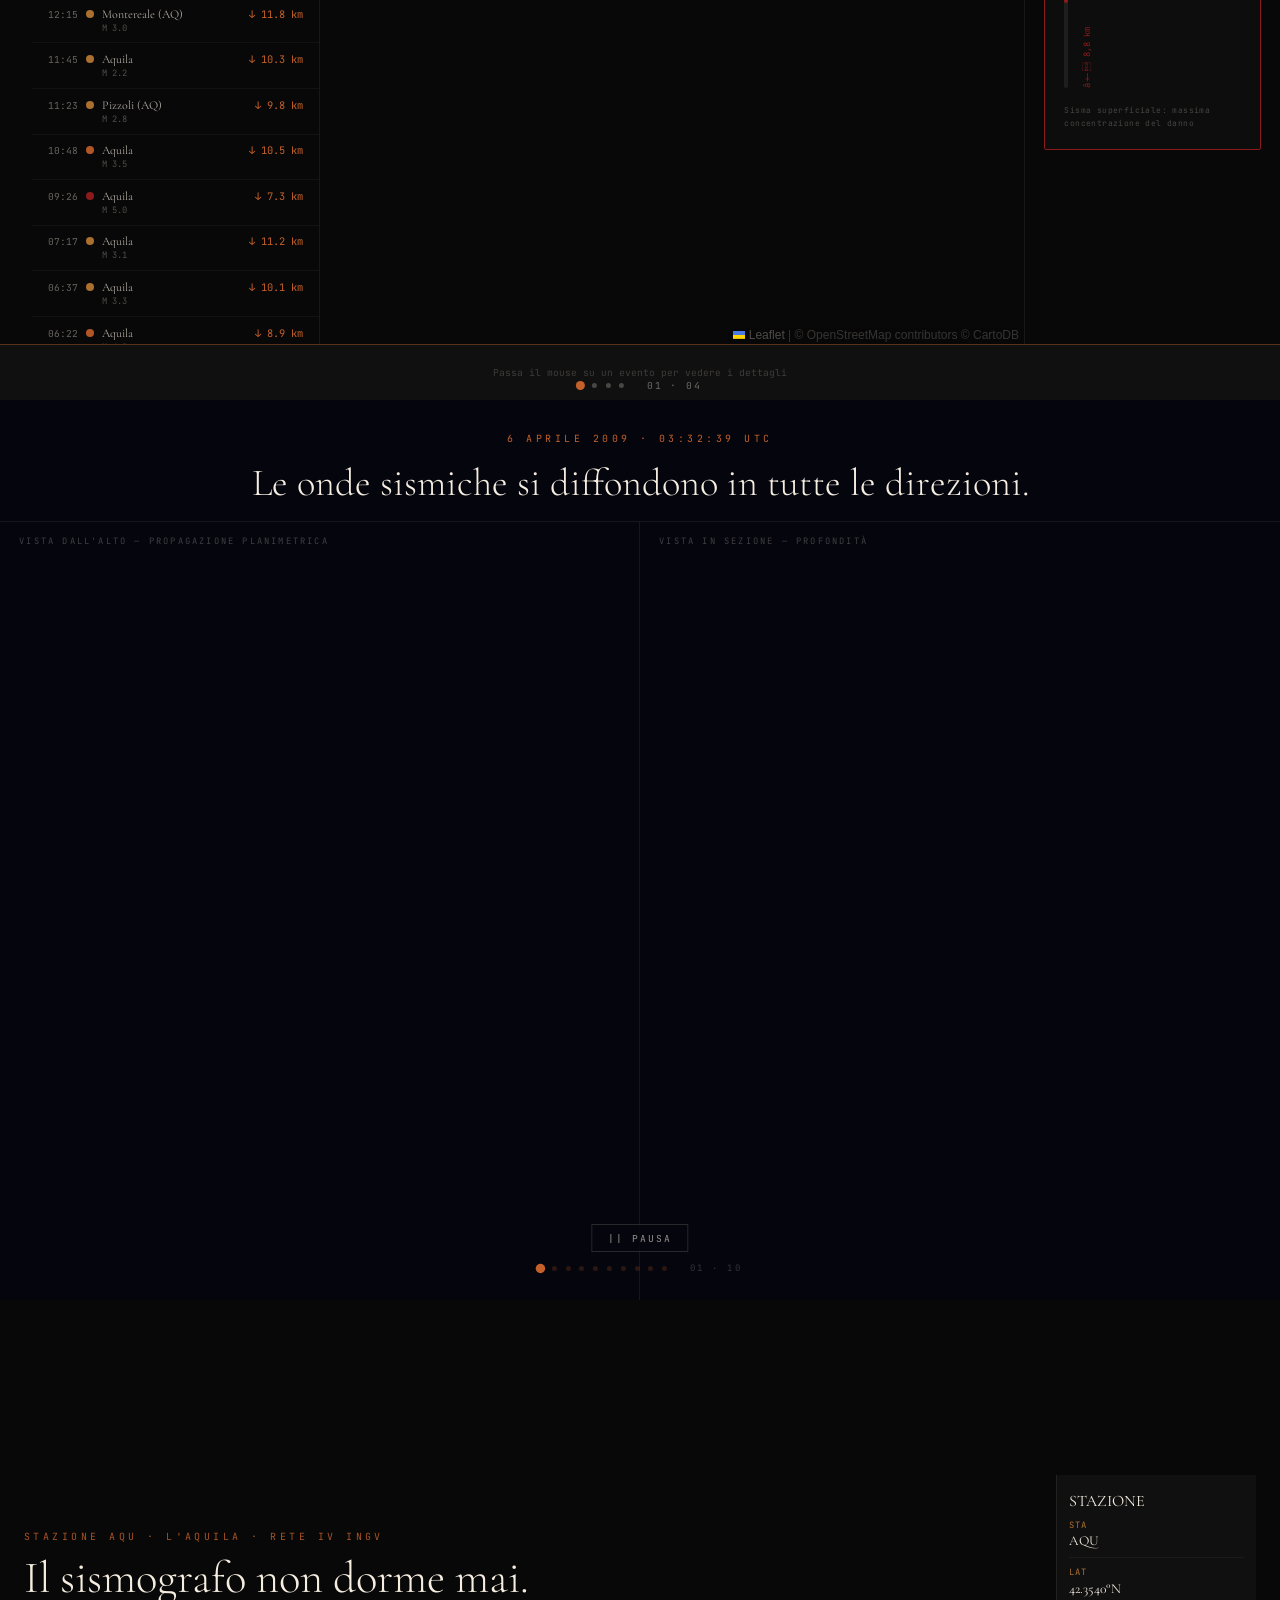
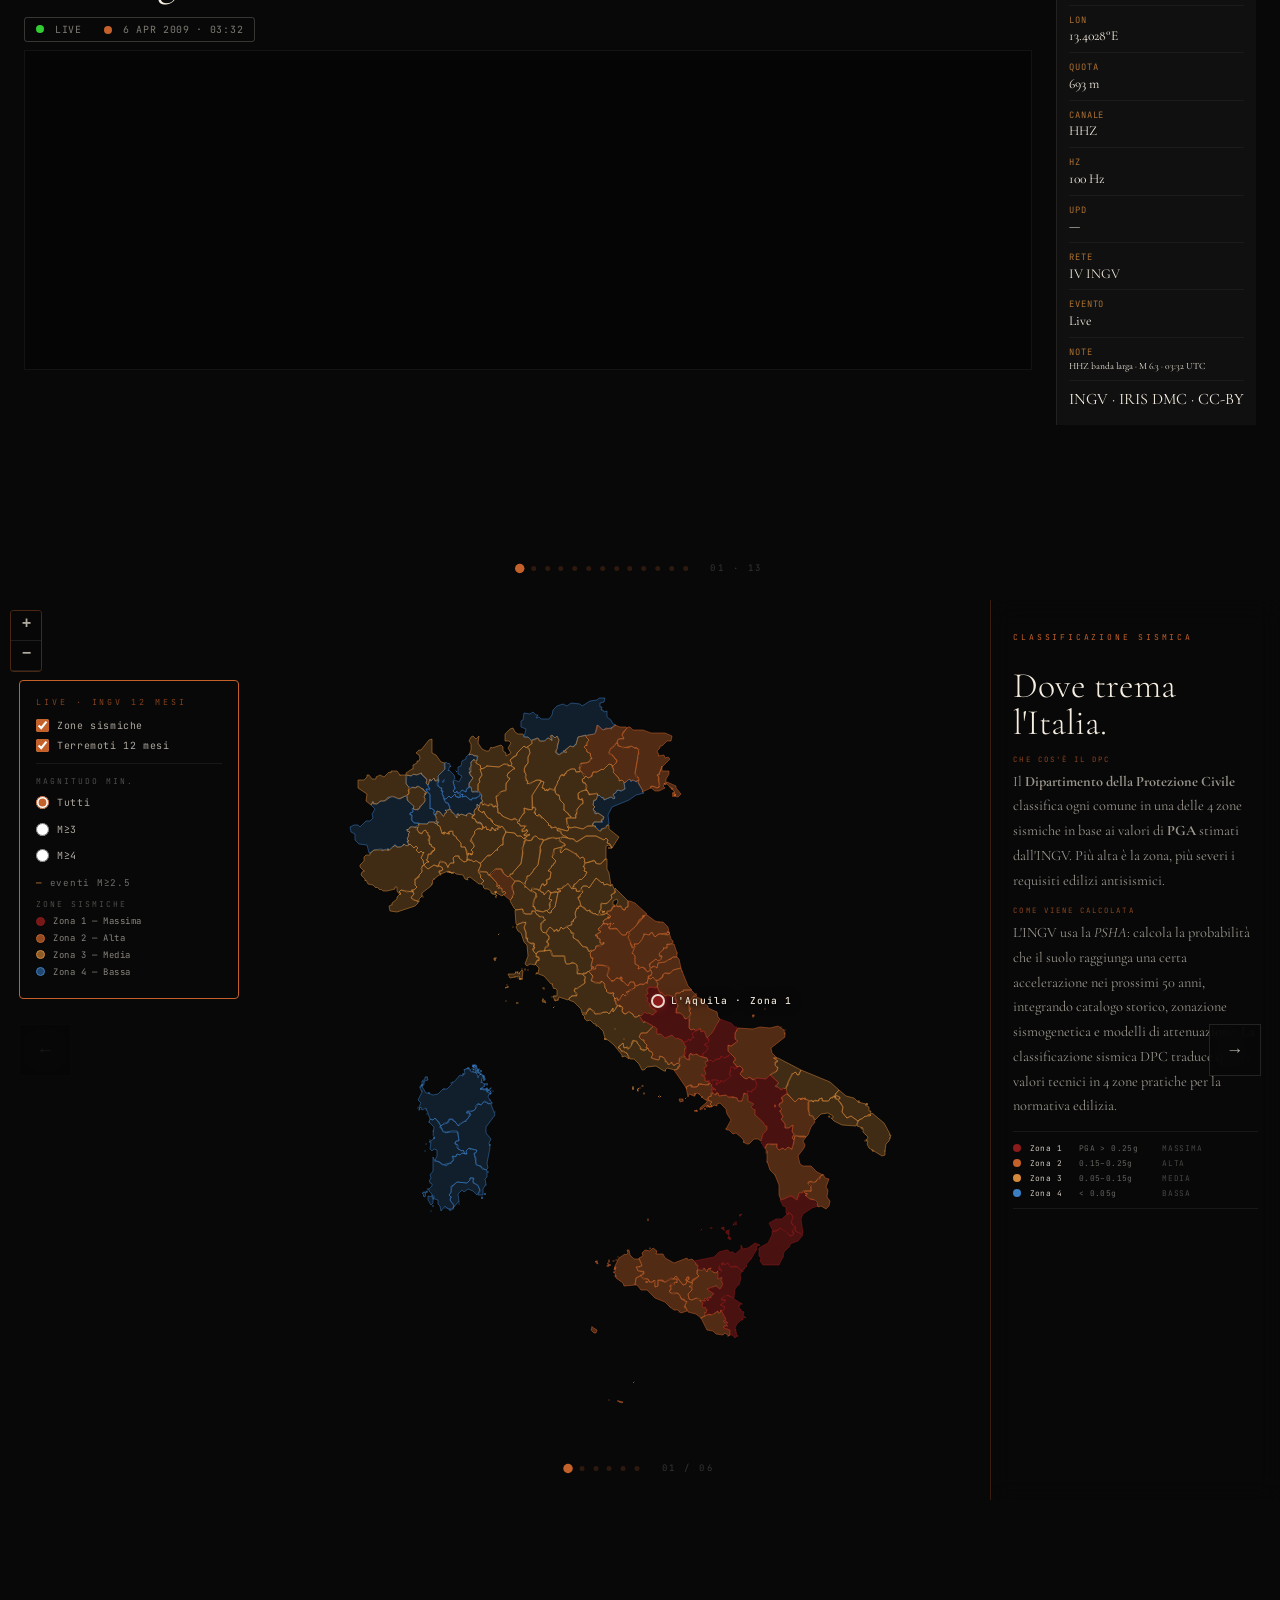
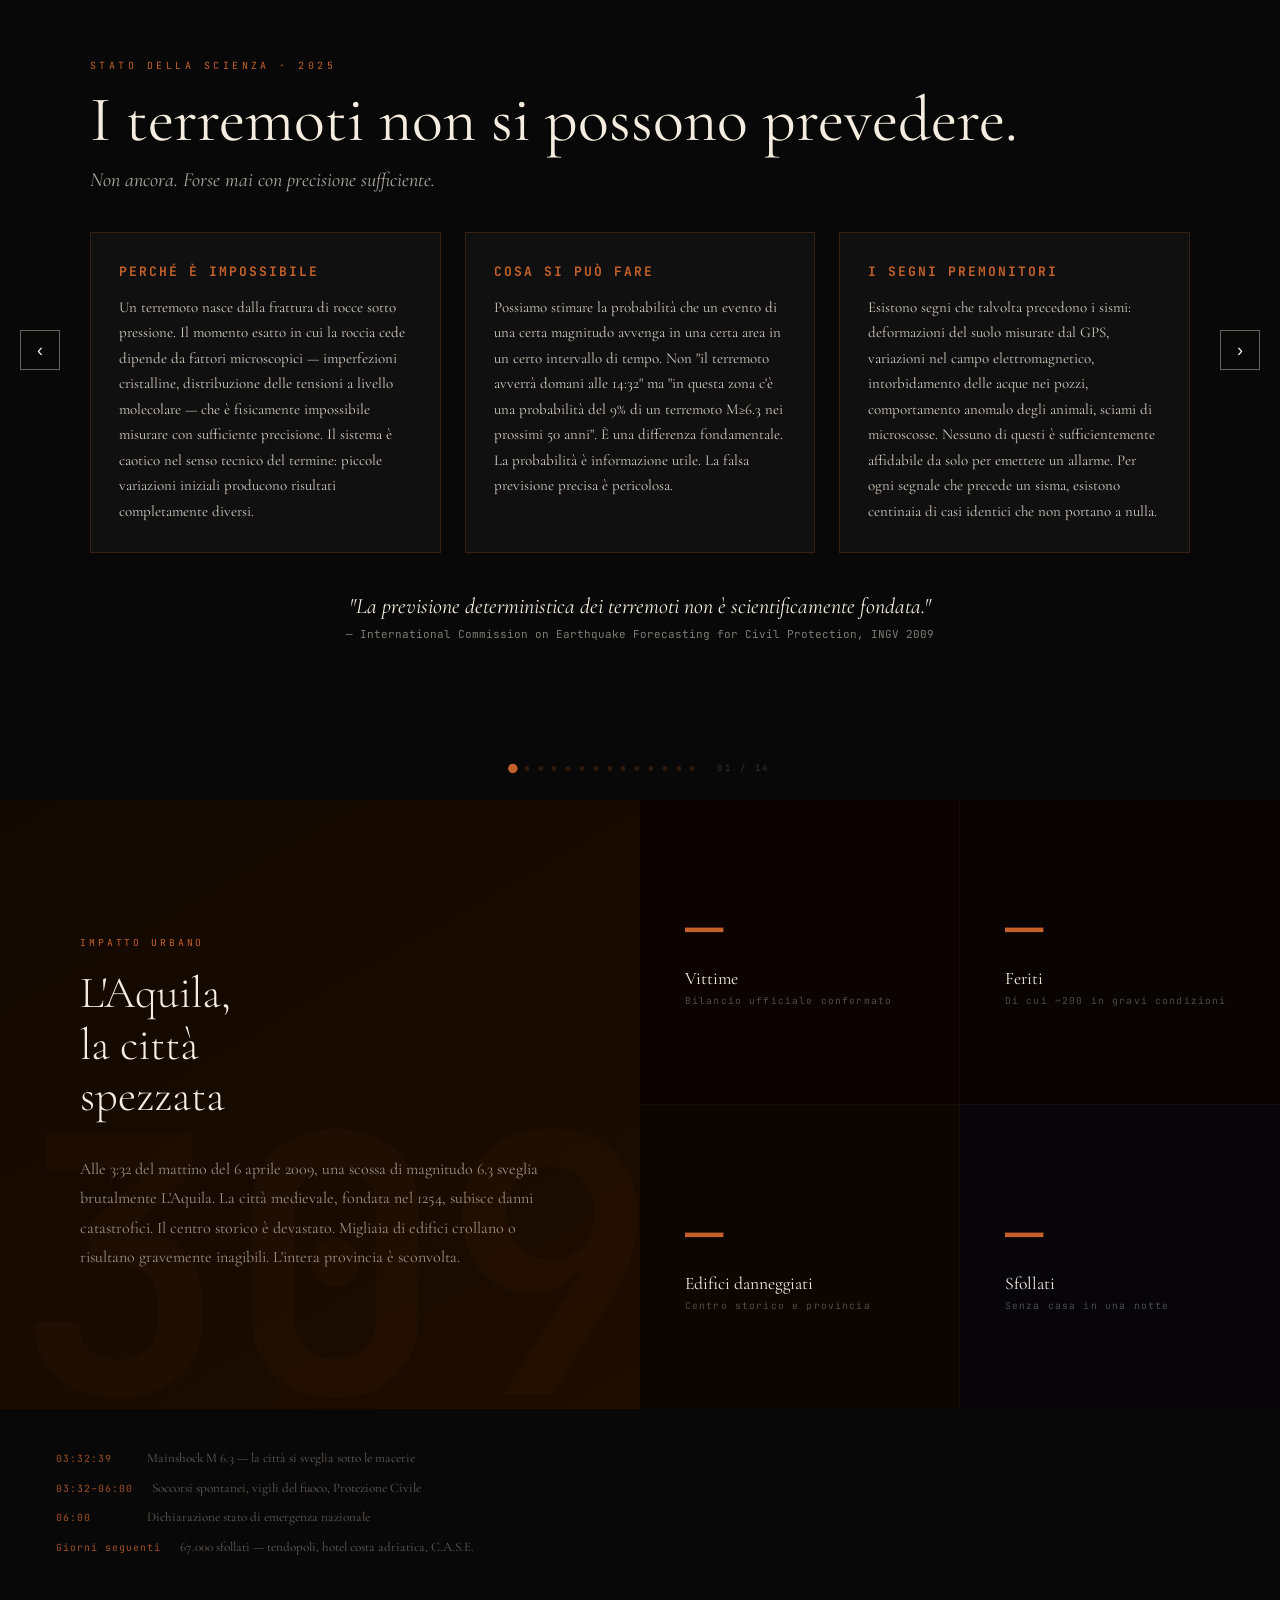
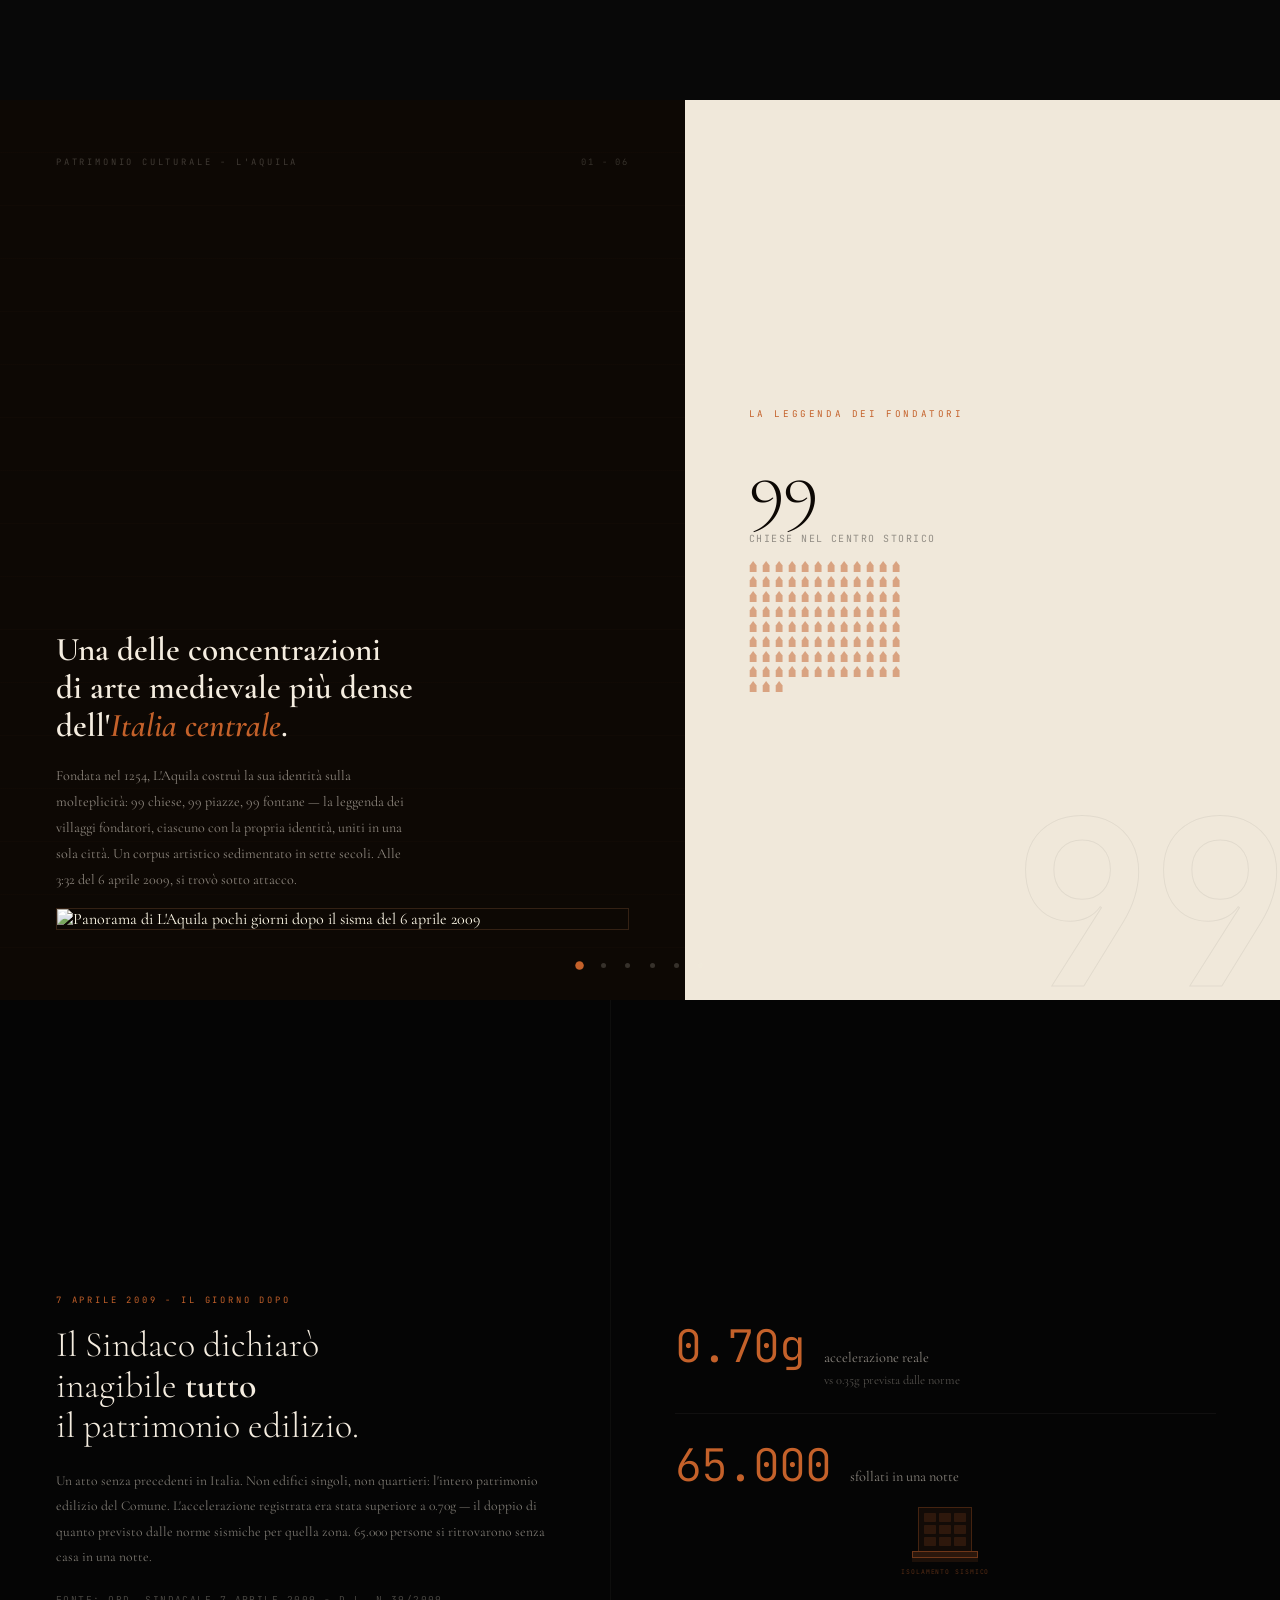
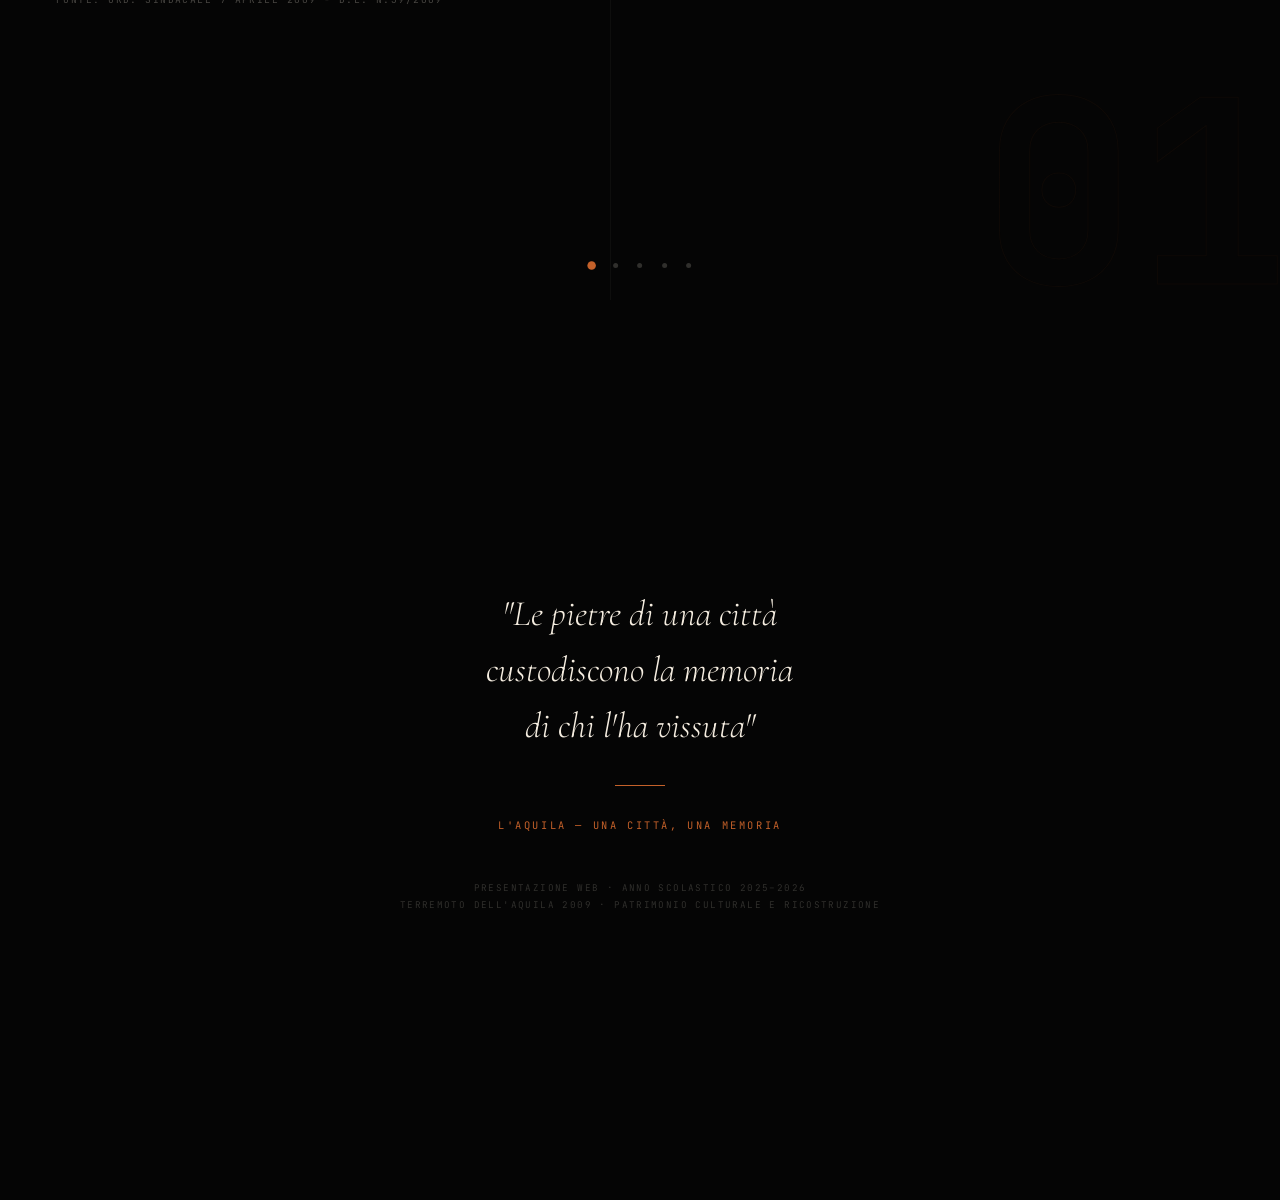
==== commit 84e993ac: "fix(s6-s13): sostituisci virgolette Unicode curly con ASCII — questa era la causa root: class/id non" ====
--- a/index.html
+++ b/index.html
@@ -3214,14 +3214,14 @@
 #s6-s13 .s6-eyebrow{font-family:'JetBrains Mono',monospace!important;font-size:.62rem!important;letter-spacing:.35em!important;text-transform:uppercase!important;color:#C4612A!important;display:block!important;margin:0 0 16px!important;}
 #s6-s13 .s6-h2{font-family:'Cormorant Garamond',serif!important;line-height:1.15!important;color:#F5EDE0!important;font-weight:300!important;margin:0 0 24px!important;}
 </style>
-<div class=”s6-slide” id=”s6-s13”>
-  <div class=”s6-split” style=”max-width:1200px;margin:0 auto;width:100%;align-items:start”>
-    <div class=”s6-left”>
-      <p class=”s6-eyebrow”>GEM FOUNDATION · OPEN SOURCE · 2013</p>
-      <h2 class=”s6-h2” style=”font-size:40px”>Lo strumento professionale.</h2>
-      <div style=”font-size:15px;line-height:1.85;color:rgba(245,237,224,0.85)”>
+<div class="s6-slide" id="s6-s13">
+  <div class="s6-split" style="max-width:1200px;margin:0 auto;width:100%;align-items:start">
+    <div class="s6-left">
+      <p class="s6-eyebrow">GEM FOUNDATION · OPEN SOURCE · 2013</p>
+      <h2 class="s6-h2" style="font-size:40px">Lo strumento professionale.</h2>
+      <div style="font-size:15px;line-height:1.85;color:rgba(245,237,224,0.85)">
         <p>OpenQuake Engine è il software open source di riferimento mondiale per il calcolo della pericolosità sismica. Sviluppato dalla GEM Foundation, è usato da INGV, DPC e governi di 120 paesi.</p>
-        <ul style=”margin:16px 0;padding-left:20px;line-height:2.2”>
+        <ul style="margin:16px 0;padding-left:20px;line-height:2.2">
           <li>Probabilità di superamento di un dato scuotimento</li>
           <li>Perdite attese in vite umane ed economiche</li>
           <li>Mappe di rischio a scala nazionale</li>
@@ -3231,54 +3231,54 @@
       </div>
 
       <!-- Link box -->
-      <div style=”margin-top:24px;display:flex;flex-direction:column;gap:10px”>
-        <a href=”https://github.com/gem/oq-engine” target=”_blank” rel=”noopener”
-          style=”display:flex;align-items:center;gap:12px;background:var(--charcoal);border:1px solid rgba(196,97,42,0.2);padding:12px 16px;color:var(--cream);text-decoration:none;transition:border-color 0.2s;font-family:'JetBrains Mono',monospace;font-size:12px”>
-          <span style=”color:var(--terracotta)”>→</span>
+      <div style="margin-top:24px;display:flex;flex-direction:column;gap:10px">
+        <a href="https://github.com/gem/oq-engine" target="_blank" rel="noopener"
+          style="display:flex;align-items:center;gap:12px;background:var(--charcoal);border:1px solid rgba(196,97,42,0.2);padding:12px 16px;color:var(--cream);text-decoration:none;transition:border-color 0.2s;font-family:'JetBrains Mono',monospace;font-size:12px">
+          <span style="color:var(--terracotta)">→</span>
           GitHub: gem/oq-engine
         </a>
-        <a href=”https://www.globalquakemodel.org/openquake” target=”_blank” rel=”noopener”
-          style=”display:flex;align-items:center;gap:12px;background:var(--charcoal);border:1px solid rgba(196,97,42,0.2);padding:12px 16px;color:var(--cream);text-decoration:none;transition:border-color 0.2s;font-family:'JetBrains Mono',monospace;font-size:12px”>
-          <span style=”color:var(--terracotta)”>→</span>
+        <a href="https://www.globalquakemodel.org/openquake" target="_blank" rel="noopener"
+          style="display:flex;align-items:center;gap:12px;background:var(--charcoal);border:1px solid rgba(196,97,42,0.2);padding:12px 16px;color:var(--cream);text-decoration:none;transition:border-color 0.2s;font-family:'JetBrains Mono',monospace;font-size:12px">
+          <span style="color:var(--terracotta)">→</span>
           GEM · OpenQuake Platform
         </a>
-        <a href=”https://docs.openquake.org/oq-engine/manual/latest/” target=”_blank” rel=”noopener”
-          style=”display:flex;align-items:center;gap:12px;background:var(--charcoal);border:1px solid rgba(196,97,42,0.2);padding:12px 16px;color:var(--cream);text-decoration:none;transition:border-color 0.2s;font-family:'JetBrains Mono',monospace;font-size:12px”>
-          <span style=”color:var(--terracotta)”>→</span>
+        <a href="https://docs.openquake.org/oq-engine/manual/latest/" target="_blank" rel="noopener"
+          style="display:flex;align-items:center;gap:12px;background:var(--charcoal);border:1px solid rgba(196,97,42,0.2);padding:12px 16px;color:var(--cream);text-decoration:none;transition:border-color 0.2s;font-family:'JetBrains Mono',monospace;font-size:12px">
+          <span style="color:var(--terracotta)">→</span>
           Documentazione OpenQuake
         </a>
       </div>
     </div>
 
-    <div class=”s6-right” style=”display:flex;flex-direction:column;gap:16px”>
-      <h3 style=”font-family:'Cormorant Garamond',serif;font-size:26px;color:var(--cream)”>Porta qualcosa a casa.</h3>
+    <div class="s6-right" style="display:flex;flex-direction:column;gap:16px">
+      <h3 style="font-family:'Cormorant Garamond',serif;font-size:26px;color:var(--cream)">Porta qualcosa a casa.</h3>
 
       <!-- BOX 1 — Presentazione offline -->
-      <div style=”background:var(--charcoal);border:1px solid rgba(196,97,42,0.2);padding:20px”>
-        <p style=”font-family:'JetBrains Mono',monospace;font-size:10px;color:var(--ochre);letter-spacing:1px;margin:0 0 8px”>⬇ HTML · PRESENTAZIONE OFFLINE</p>
-        <p style=”font-size:13px;color:rgba(245,237,224,0.7);margin:0 0 14px;line-height:1.6”>Scarica questa presentazione come file HTML standalone. Funziona senza internet su qualsiasi browser.</p>
-        <button id=”s6-dl-html” style=”background:rgba(196,97,42,0.15);border:1px solid var(--terracotta);color:var(--cream);padding:10px 20px;cursor:pointer;font-family:'JetBrains Mono',monospace;font-size:11px;letter-spacing:1px;width:100%”>
+      <div style="background:var(--charcoal);border:1px solid rgba(196,97,42,0.2);padding:20px">
+        <p style="font-family:'JetBrains Mono',monospace;font-size:10px;color:var(--ochre);letter-spacing:1px;margin:0 0 8px">⬇ HTML · PRESENTAZIONE OFFLINE</p>
+        <p style="font-size:13px;color:rgba(245,237,224,0.7);margin:0 0 14px;line-height:1.6">Scarica questa presentazione come file HTML standalone. Funziona senza internet su qualsiasi browser.</p>
+        <button id="s6-dl-html" style="background:rgba(196,97,42,0.15);border:1px solid var(--terracotta);color:var(--cream);padding:10px 20px;cursor:pointer;font-family:'JetBrains Mono',monospace;font-size:11px;letter-spacing:1px;width:100%">
           ⬇ Scarica presentazione offline
         </button>
       </div>
 
       <!-- BOX 2 — Dataset CSV -->
-      <div style=”background:var(--charcoal);border:1px solid rgba(196,97,42,0.2);padding:20px”>
-        <p style=”font-family:'JetBrains Mono',monospace;font-size:10px;color:var(--ochre);letter-spacing:1px;margin:0 0 8px”>⬇ CSV · SCIAME AQUILANO</p>
-        <p style=”font-size:13px;color:rgba(245,237,224,0.7);margin:0 0 14px;line-height:1.6”>Tutti gli eventi dello sciame sismico dic 2008 – apr 2009. Fonte: bollettino INGV. Licenza CC-BY.</p>
-        <button id=”s6-dl-csv” style=”background:rgba(196,97,42,0.15);border:1px solid var(--terracotta);color:var(--cream);padding:10px 20px;cursor:pointer;font-family:'JetBrains Mono',monospace;font-size:11px;letter-spacing:1px;width:100%”>
+      <div style="background:var(--charcoal);border:1px solid rgba(196,97,42,0.2);padding:20px">
+        <p style="font-family:'JetBrains Mono',monospace;font-size:10px;color:var(--ochre);letter-spacing:1px;margin:0 0 8px">⬇ CSV · SCIAME AQUILANO</p>
+        <p style="font-size:13px;color:rgba(245,237,224,0.7);margin:0 0 14px;line-height:1.6">Tutti gli eventi dello sciame sismico dic 2008 – apr 2009. Fonte: bollettino INGV. Licenza CC-BY.</p>
+        <button id="s6-dl-csv" style="background:rgba(196,97,42,0.15);border:1px solid var(--terracotta);color:var(--cream);padding:10px 20px;cursor:pointer;font-family:'JetBrains Mono',monospace;font-size:11px;letter-spacing:1px;width:100%">
           ⬇ Scarica CSV
         </button>
       </div>
 
       <!-- BOX 3 — LastQuake -->
-      <div style=”background:var(--charcoal);border:1px solid rgba(196,97,42,0.2);padding:20px”>
-        <p style=”font-family:'JetBrains Mono',monospace;font-size:10px;color:var(--ochre);letter-spacing:1px;margin:0 0 8px”>📱 APP · LASTQUAKE · EMSC</p>
-        <p style=”font-size:13px;color:rgba(245,237,224,0.7);margin:0 0 14px;line-height:1.6”>L'app ufficiale EMSC per ricevere notifiche in tempo reale dei terremoti nel Mediterraneo e nel mondo. Gratuita, disponibile su iOS e Android.</p>
-        <button onclick=”window.open('https://apps.apple.com/app/id890799748','_blank')” style=”background:rgba(196,97,42,0.15);border:1px solid var(--terracotta);color:var(--cream);padding:10px 20px;cursor:pointer;font-family:'JetBrains Mono',monospace;font-size:11px;letter-spacing:1px;width:100%;margin-bottom:8px”>
+      <div style="background:var(--charcoal);border:1px solid rgba(196,97,42,0.2);padding:20px">
+        <p style="font-family:'JetBrains Mono',monospace;font-size:10px;color:var(--ochre);letter-spacing:1px;margin:0 0 8px">📱 APP · LASTQUAKE · EMSC</p>
+        <p style="font-size:13px;color:rgba(245,237,224,0.7);margin:0 0 14px;line-height:1.6">L'app ufficiale EMSC per ricevere notifiche in tempo reale dei terremoti nel Mediterraneo e nel mondo. Gratuita, disponibile su iOS e Android.</p>
+        <button onclick="window.open('https://apps.apple.com/app/id890799748','_blank')" style="background:rgba(196,97,42,0.15);border:1px solid var(--terracotta);color:var(--cream);padding:10px 20px;cursor:pointer;font-family:'JetBrains Mono',monospace;font-size:11px;letter-spacing:1px;width:100%;margin-bottom:8px">
           ⬇ App Store — iOS
         </button>
-        <button onclick=”window.open('https://play.google.com/store/apps/details?id=org.emsc_csem.lastquake','_blank')” style=”background:rgba(196,97,42,0.15);border:1px solid var(--terracotta);color:var(--cream);padding:10px 20px;cursor:pointer;font-family:'JetBrains Mono',monospace;font-size:11px;letter-spacing:1px;width:100%”>
+        <button onclick="window.open('https://play.google.com/store/apps/details?id=org.emsc_csem.lastquake','_blank')" style="background:rgba(196,97,42,0.15);border:1px solid var(--terracotta);color:var(--cream);padding:10px 20px;cursor:pointer;font-family:'JetBrains Mono',monospace;font-size:11px;letter-spacing:1px;width:100%">
           ⬇ Play Store — Android
         </button>
       </div>
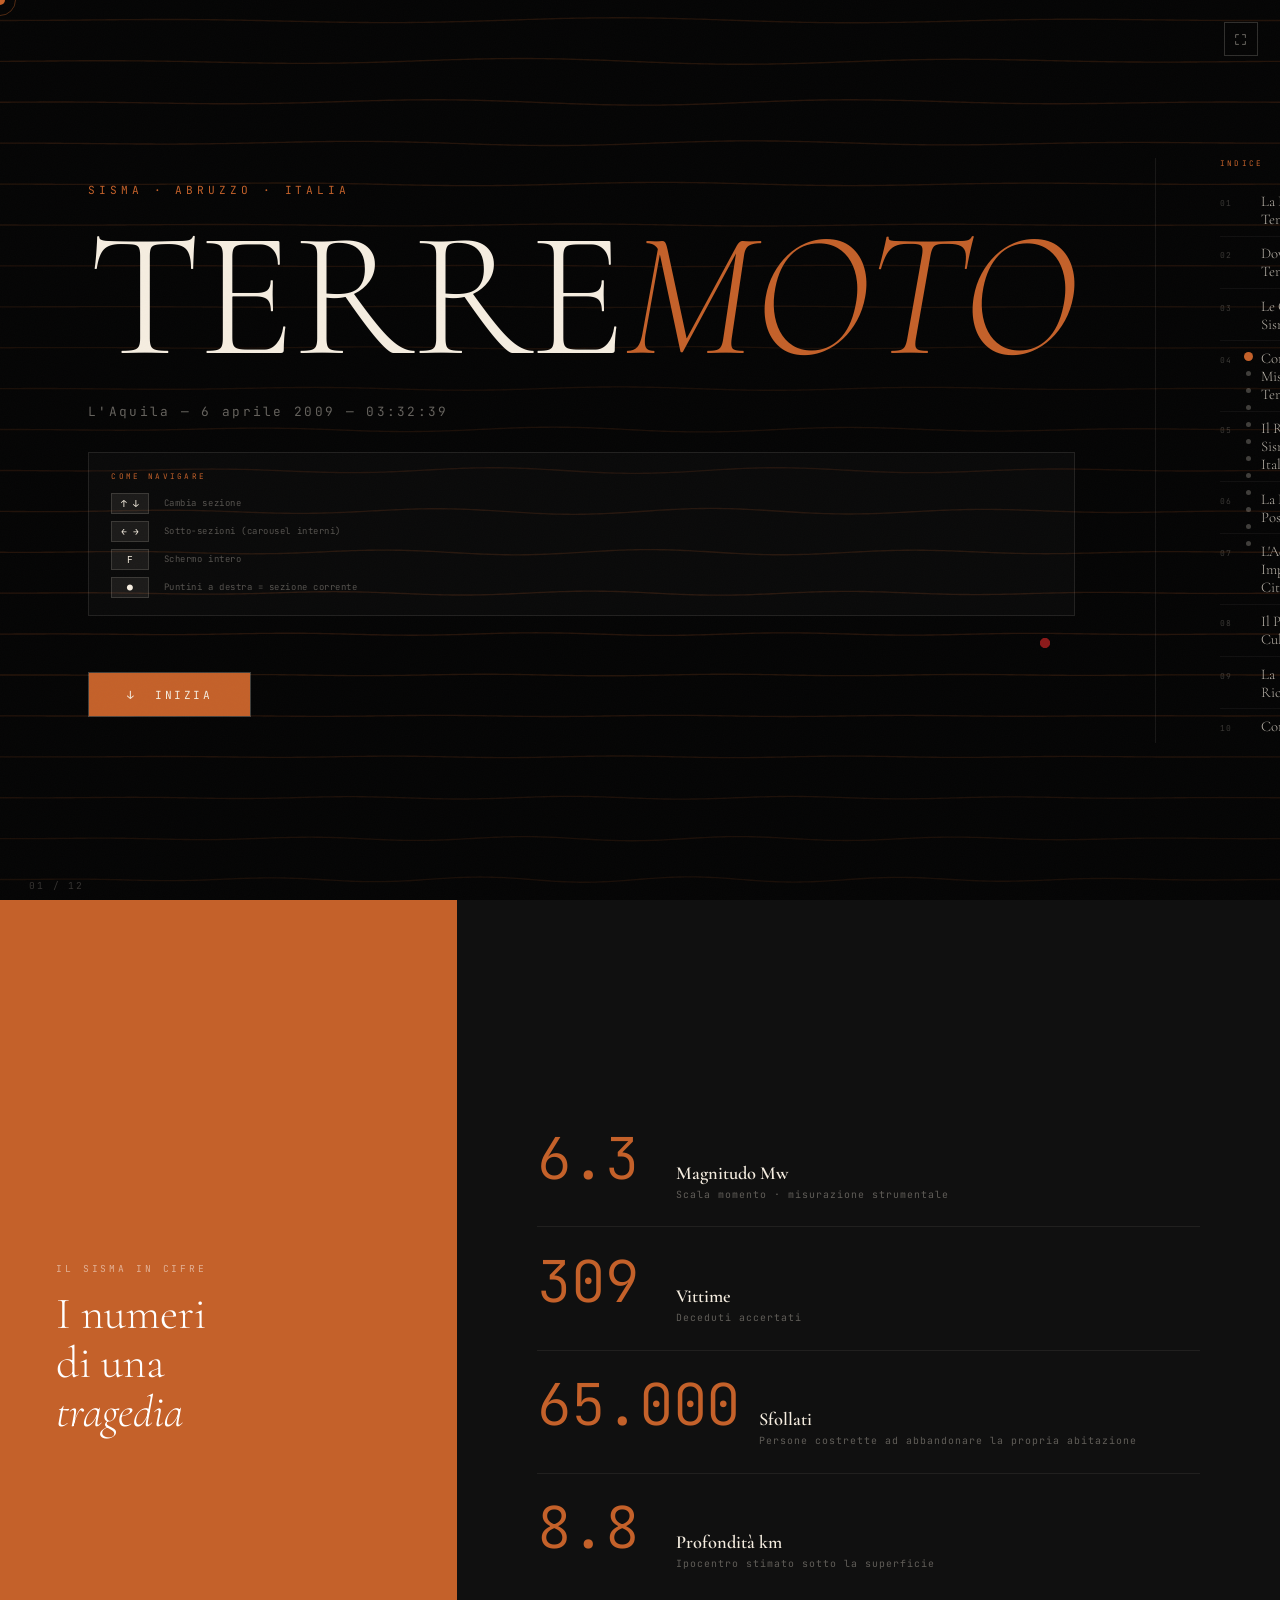
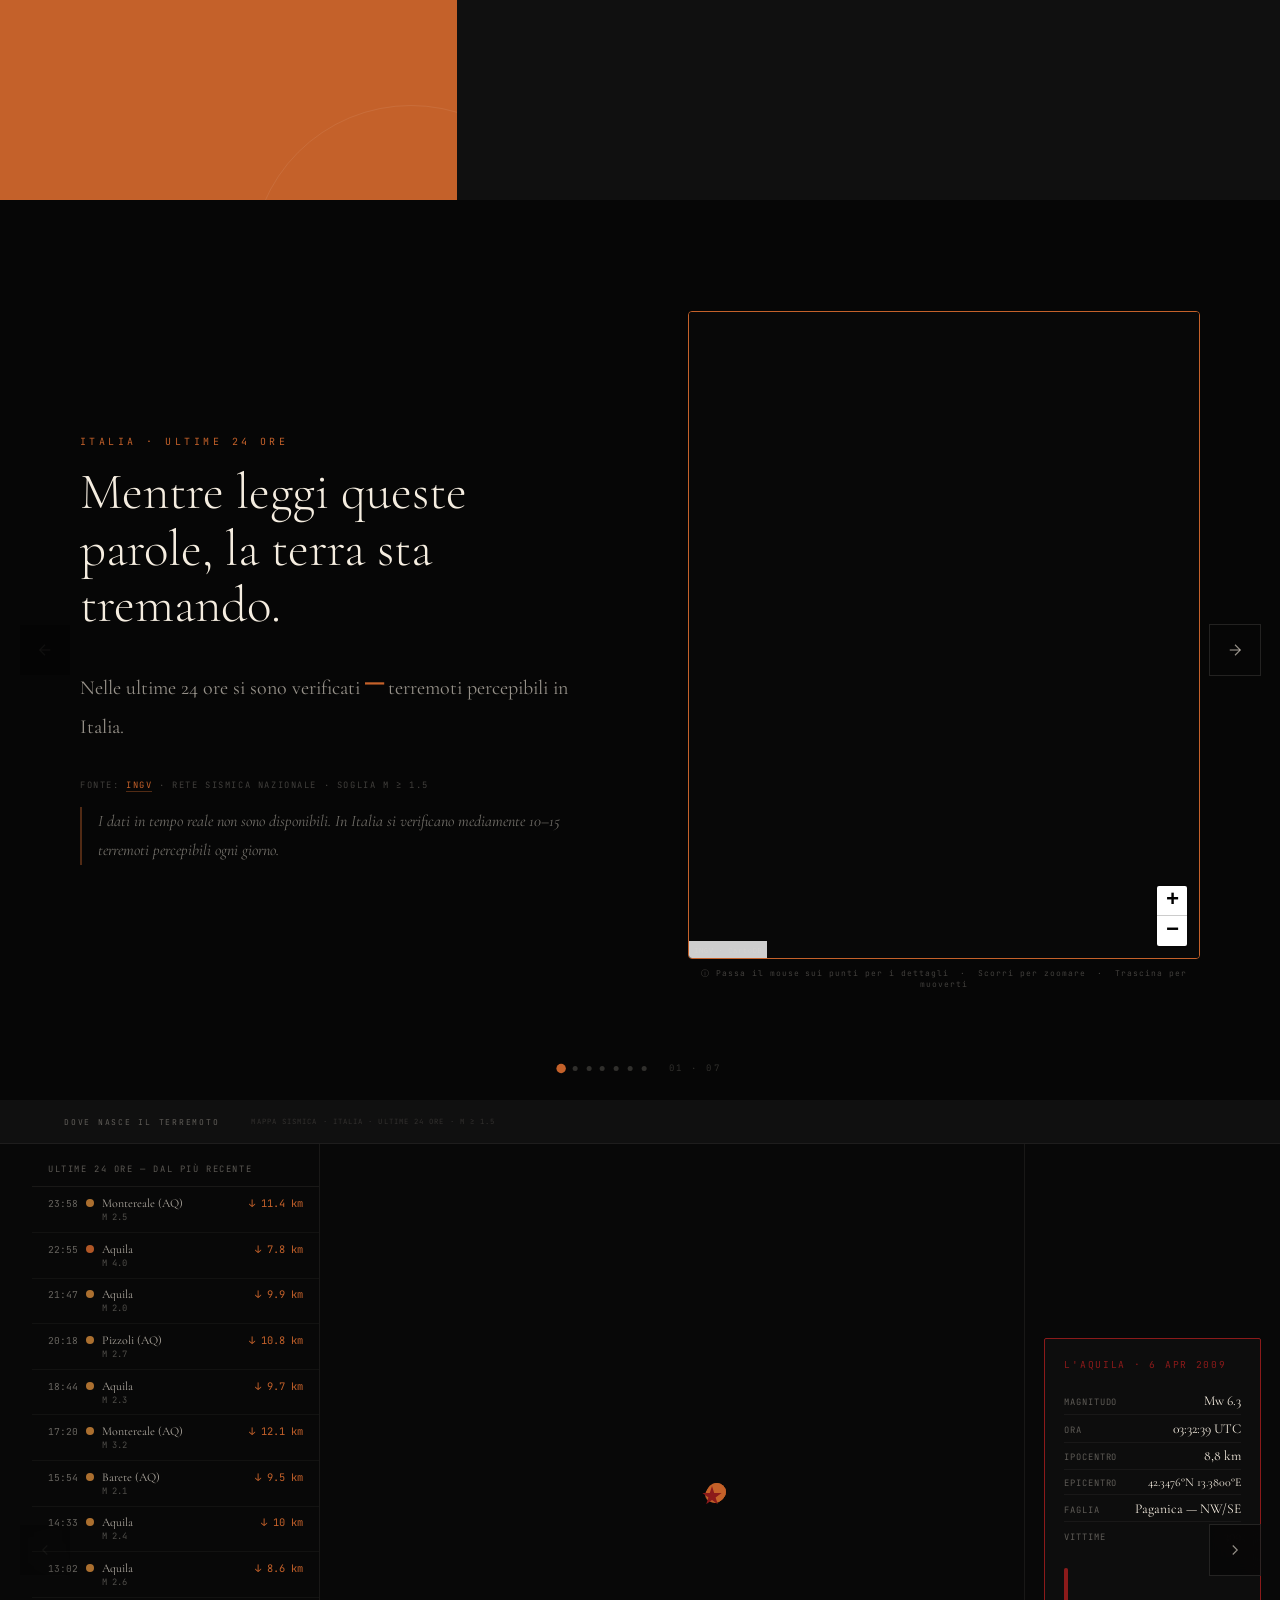
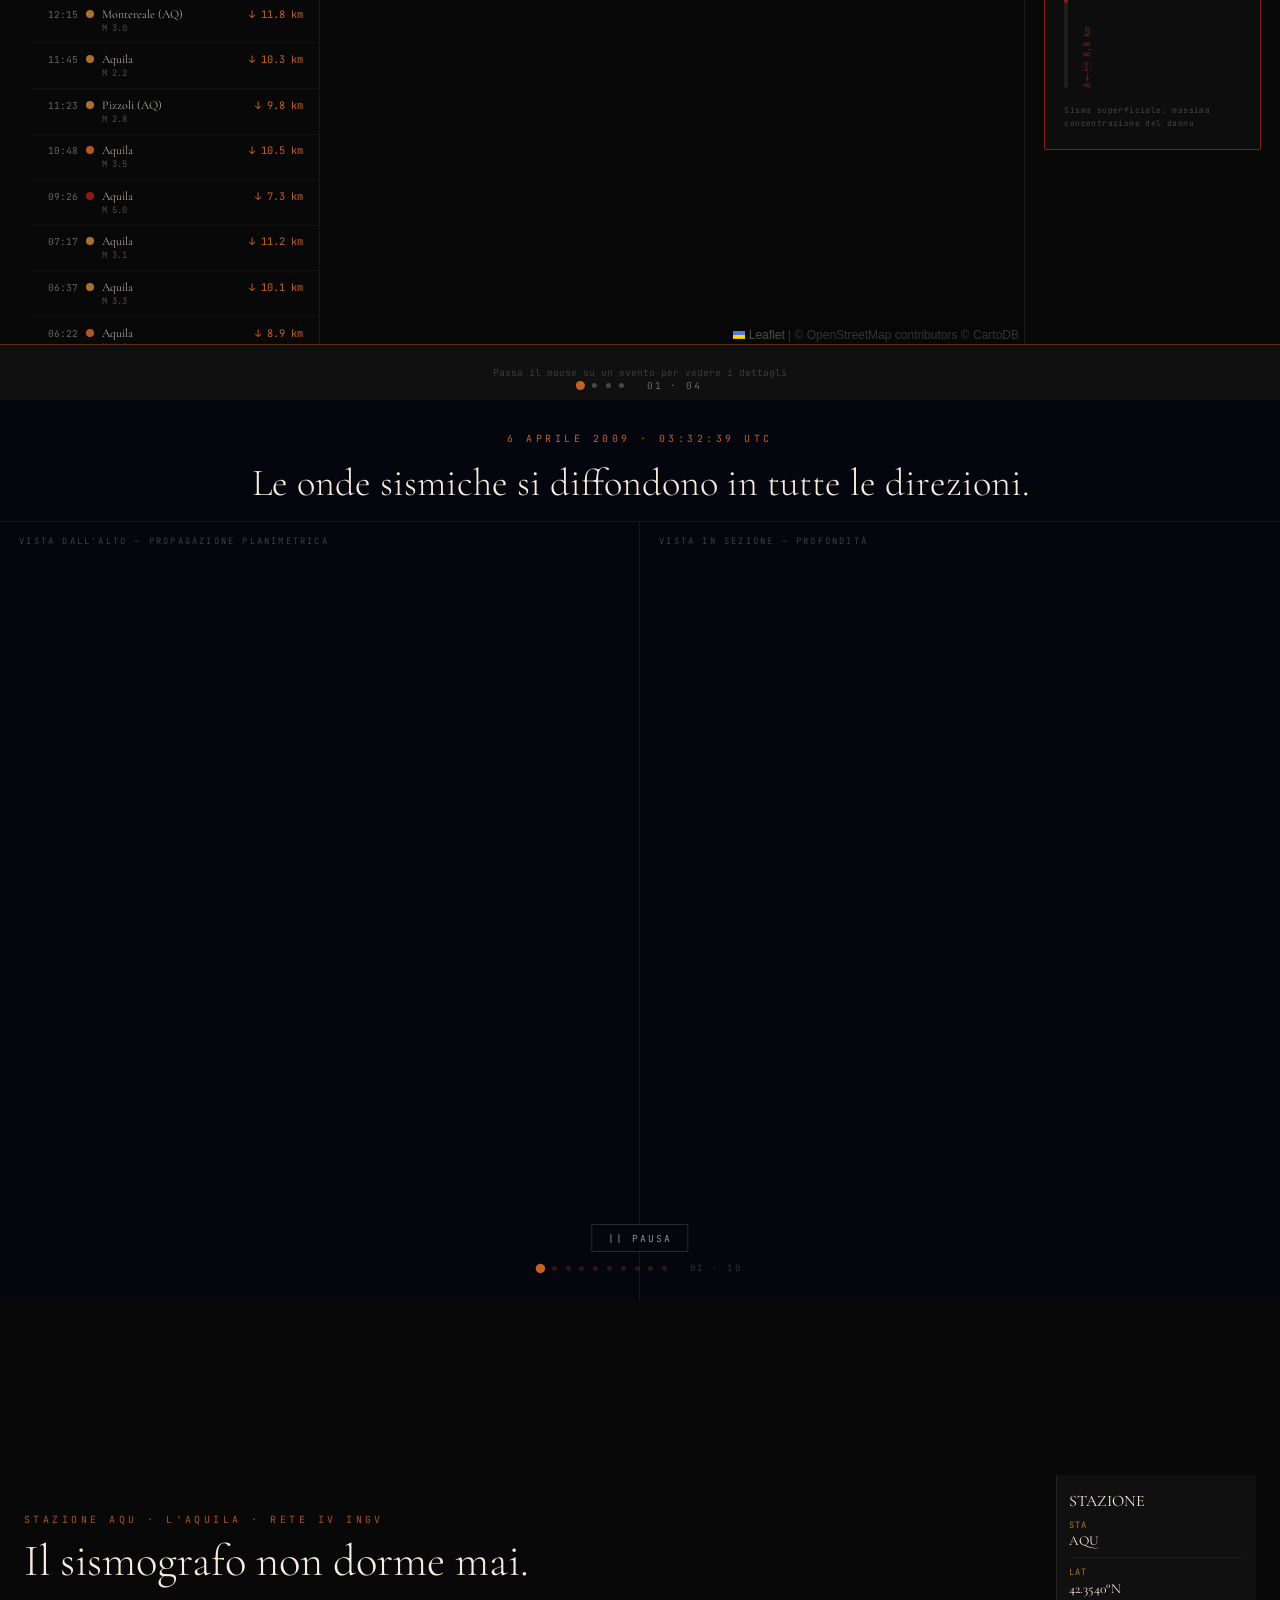
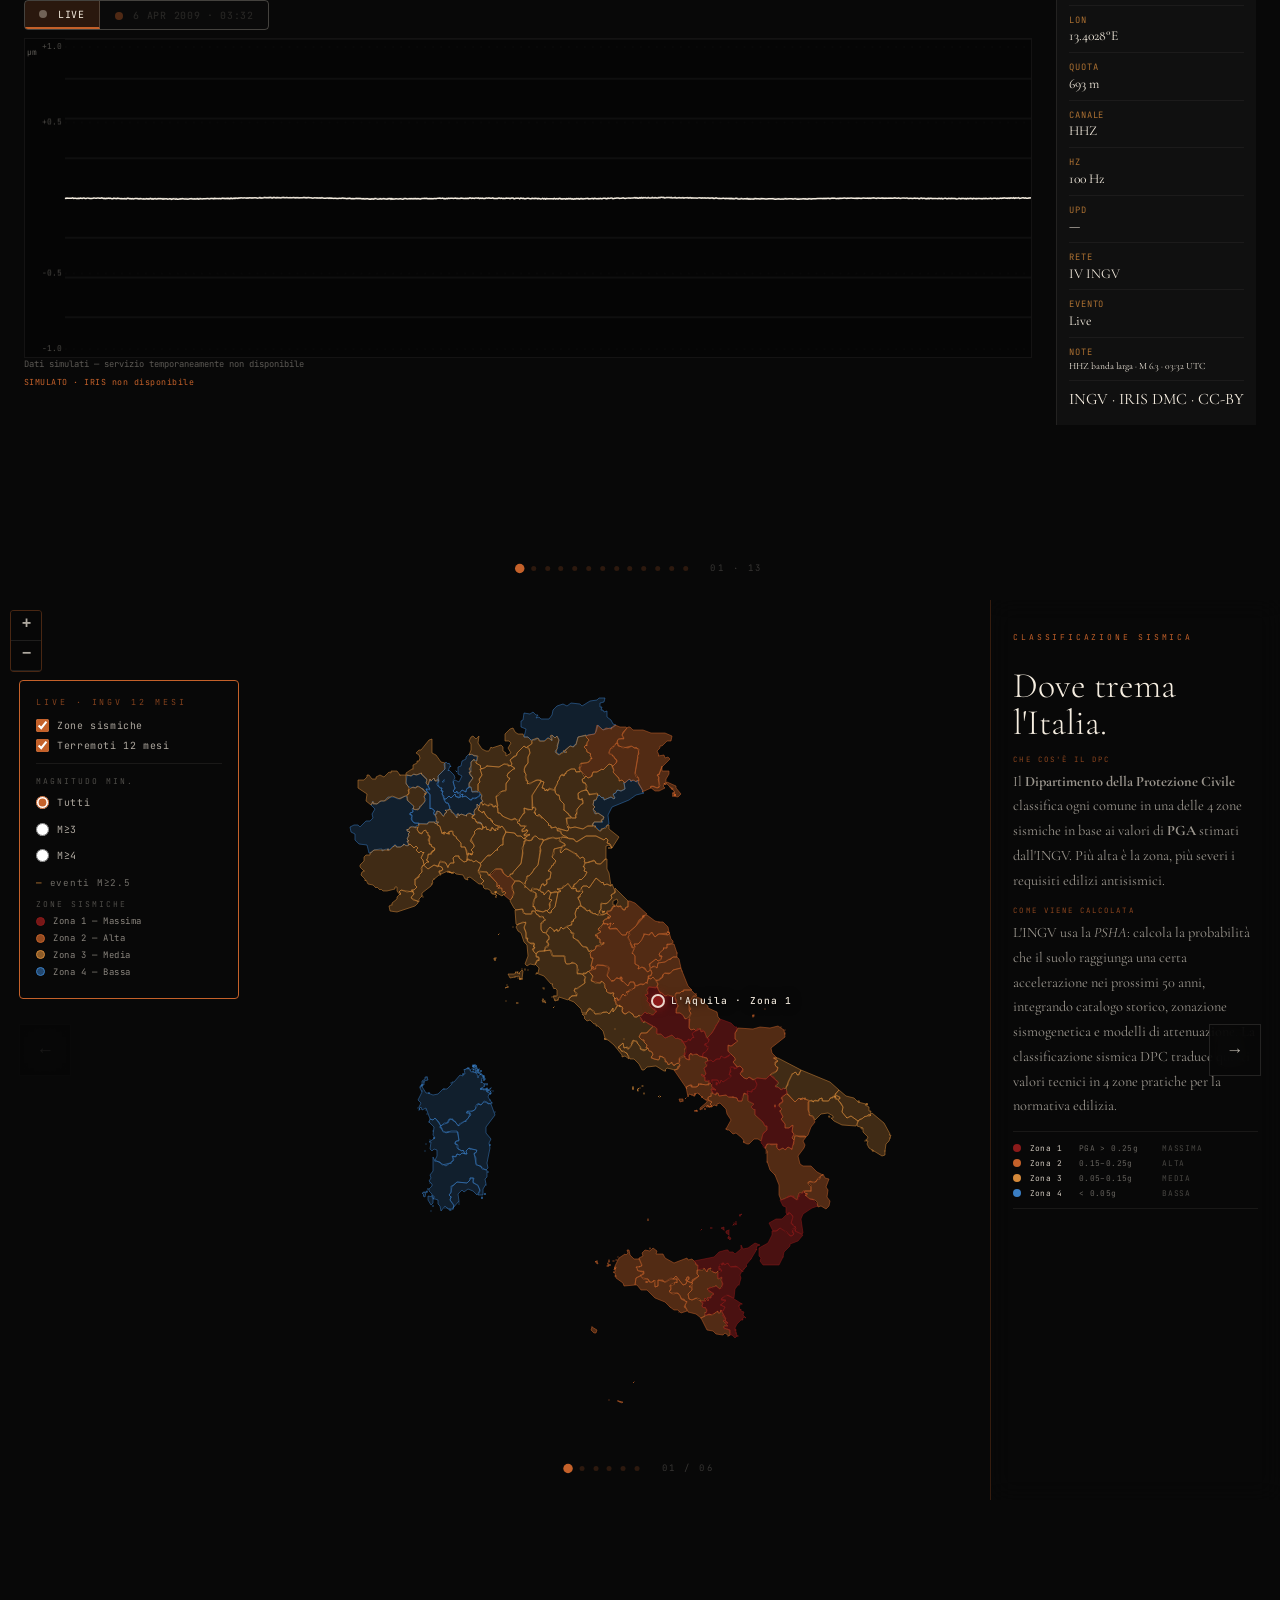
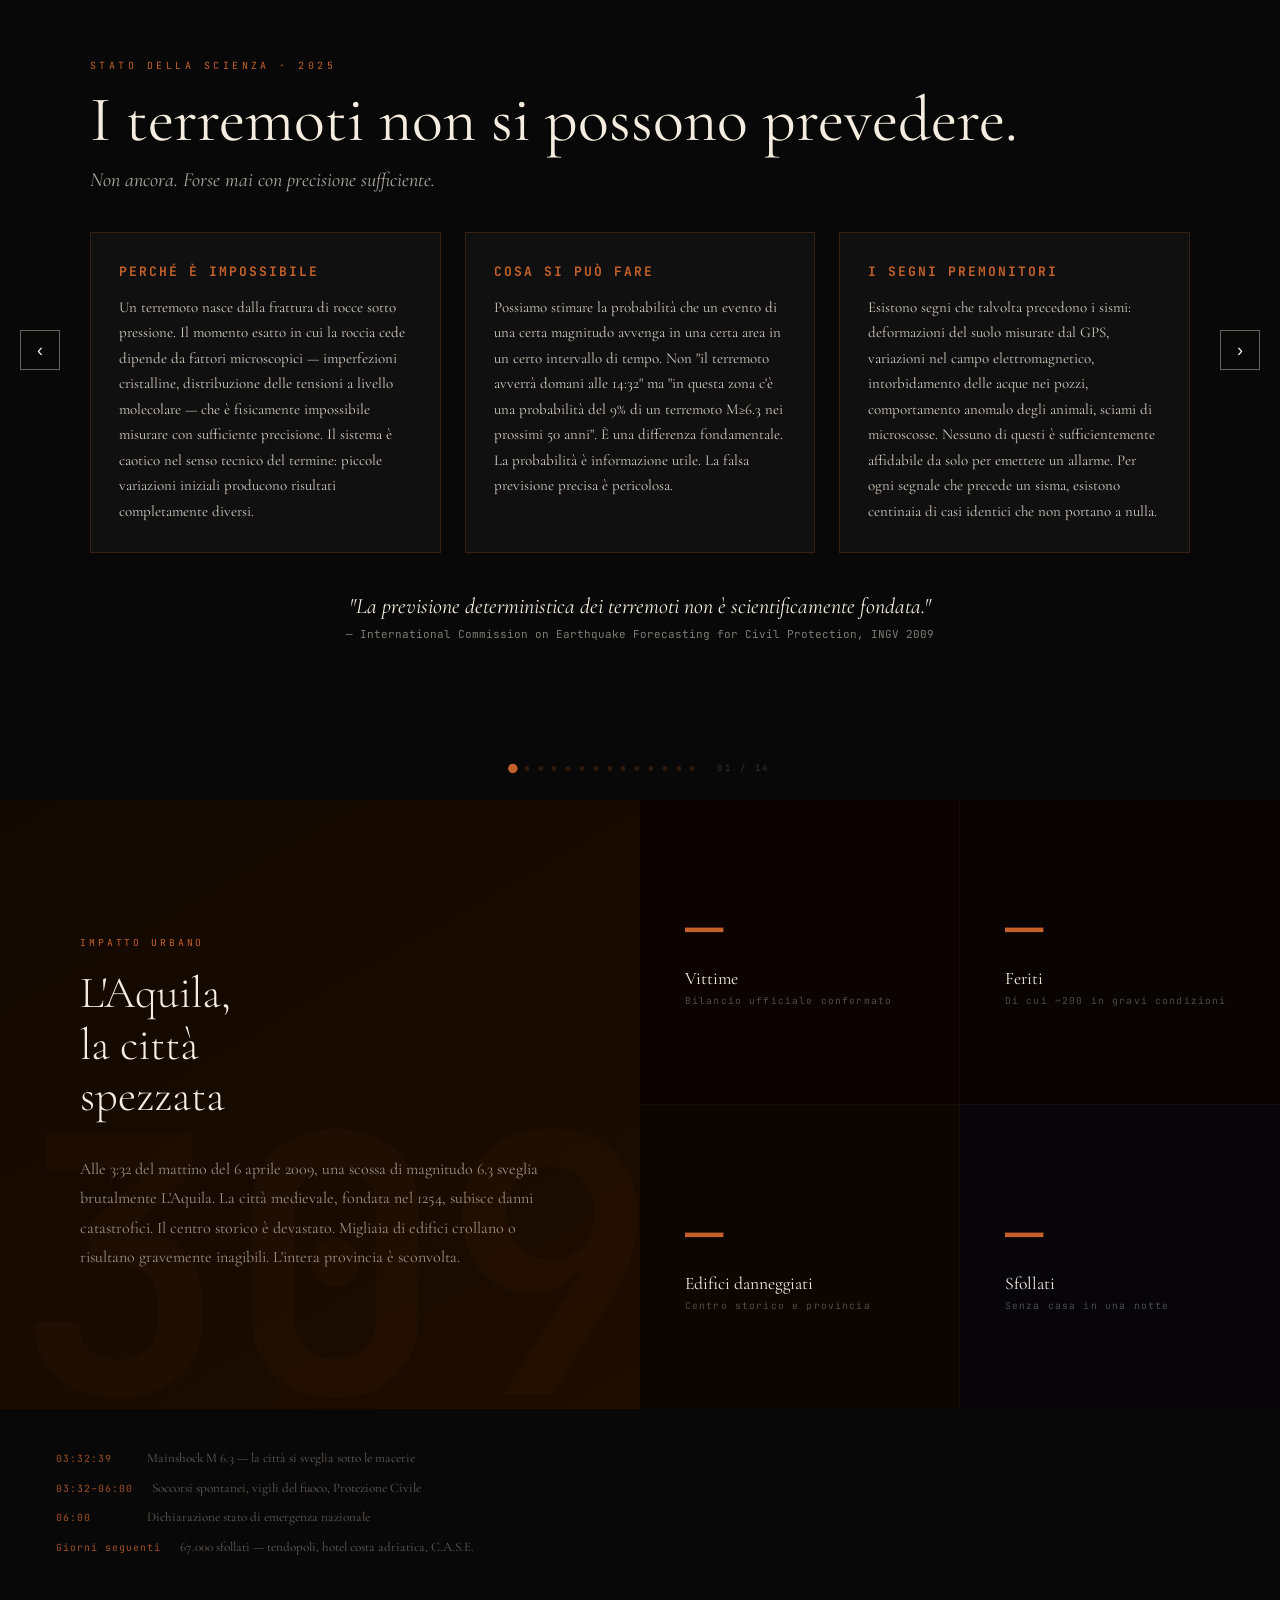
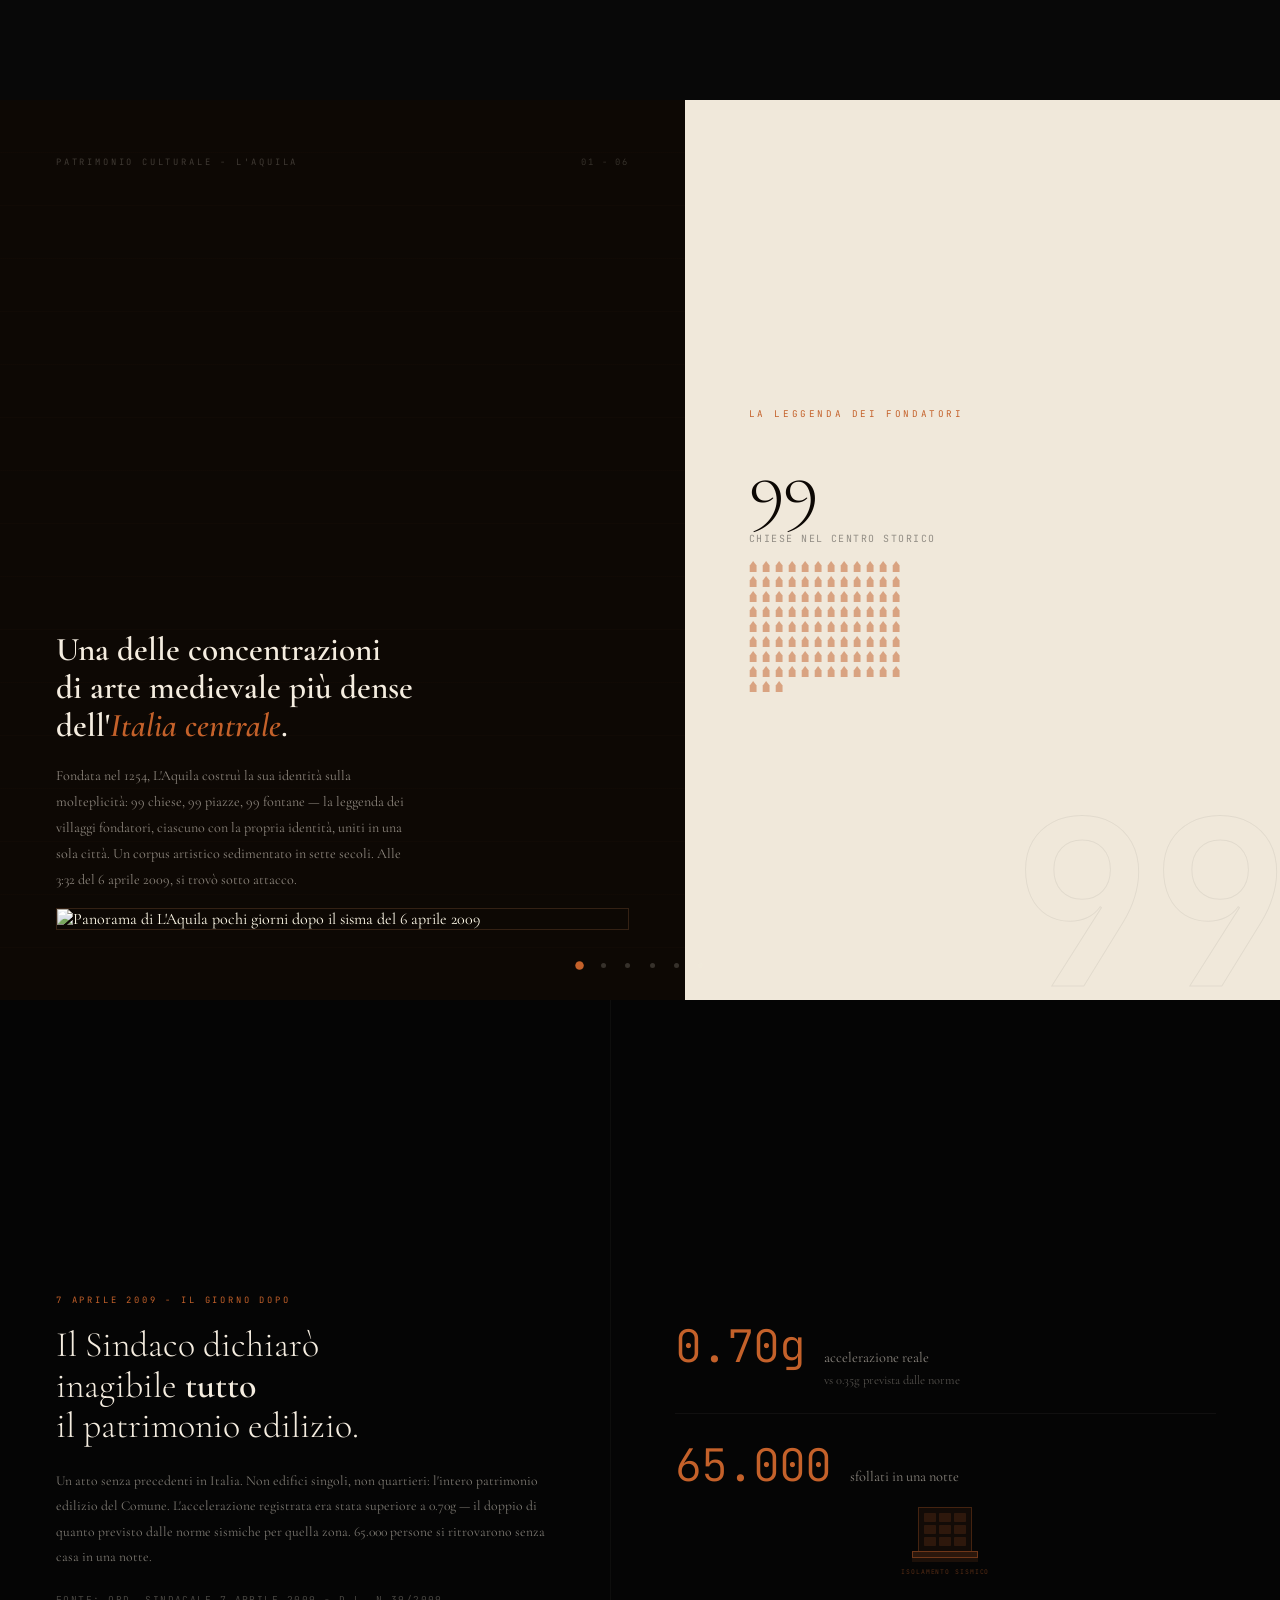
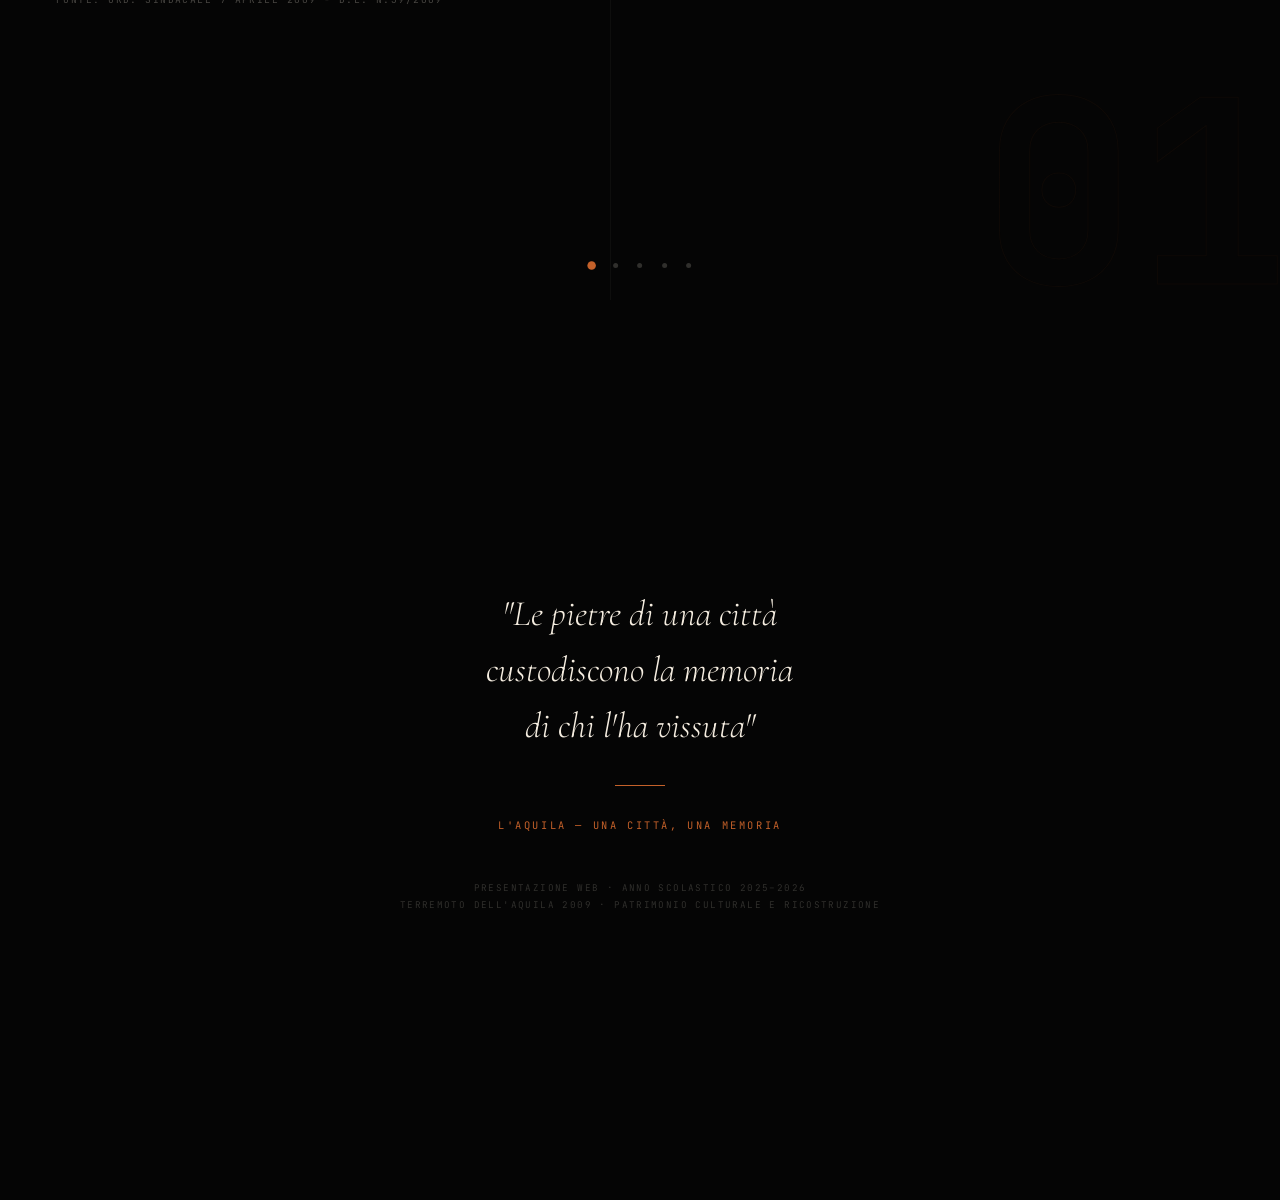
==== commit 6edfe802: "fix(s4 round4): toggle opacità+separatore, s3 SVG 115px, s5 pallini subito, s6 layout centrato, s9 a" ====
--- a/index.html
+++ b/index.html
@@ -1600,50 +1600,43 @@
     <div class="s4-slide" id="s4-s10" data-slide="9">
       <div id="s4-s10-inner">
 
-        <div class="s4-eyebrow">SCALA RICHTER · MAGNITUDO</div>
-        <h2 class="s4-title" style="text-align:center">Ogni grado vale 30 volte più energia.</h2>
-
-        <!-- Slider con marker fisso L'Aquila -->
-        <div class="s4-richter-slider-wrap">
-          <span class="s4-slider-label-sm" aria-hidden="true">M 0</span>
-          <div class="s4-richter-slider-inner">
-            <input type="range" id="s4-richter-slider" min="0" max="10" step="0.5" value="6.5" aria-label="Magnitudo Richter da 0 a 10" aria-valuetext="M 6.5">
-            <!-- Marker fisso L'Aquila 2009 (posizione ~63%) -->
-            <div class="s4-richter-fixed-marker" style="left:63%" aria-hidden="true">
-              <span class="s4-richter-marker-label">L'Aquila 2009</span>
-            </div>
-          </div>
-          <span class="s4-slider-label-sm" aria-hidden="true">M 10</span>
-        </div>
-
-        <div class="s4-richter-ref-note">M 6.3 = L'Aquila 2009</div>
-        <div id="s4-richter-val" style="font-family:'JetBrains Mono',monospace;font-size:1.4rem;color:var(--terracotta);text-align:center;font-weight:700;letter-spacing:0.05em">M 6.5</div>
-
-        <!-- Visualizzazione a 3 zone -->
-        <div class="s4-richter-viz">
-
-          <!-- Zona sinistra: illustrazione SVG dinamica -->
-          <div id="s4-richter-illus" aria-live="polite" aria-atomic="true">
-            <!-- JS inserisce SVG dinamico per ogni intervallo di magnitudo -->
-          </div>
-
-          <!-- Zona centrale: barra energia logaritmica -->
-          <div id="s4-richter-bar-wrap">
-            <div id="s4-richter-bar-label" aria-hidden="true">ENERGIA RELATIVA</div>
-            <div id="s4-richter-bar-container" role="meter" aria-label="Livello energia relativa">
-              <div id="s4-richter-bar"></div>
-            </div>
-          </div>
-
-          <!-- Zona destra: dati numerici -->
-          <div id="s4-richter-data">
-            <div id="s4-richter-joule" class="s4-big-mono" aria-live="polite">—</div>
-            <div id="s4-richter-formula" class="s4-formula-note">E = 10^(1.5M + 4.8) joule</div>
-            <div id="s4-richter-compare" class="s4-richter-compare-txt" aria-live="polite"></div>
-            <div id="s4-richter-freq" class="s4-richter-freq-txt" aria-live="polite"></div>
-          </div>
-
-        </div><!-- /s4-richter-viz -->
+        <div class="s4-s5-header">
+          <div class="s4-s5-eyebrow">SCALA RICHTER · MAGNITUDO</div>
+          <h2 class="s4-s5-title">Ogni grado vale 30 volte più energia.</h2>
+        </div>
+
+        <div class="s4-s5-top">
+          <div class="s4-svgzone">
+            <div id="s4-svgbox"></div>
+            <div id="s4-svglabel">Impercettibile — solo i sismografi</div>
+          </div>
+          <div class="s4-barzone">
+            <div class="s4-barlabel-top">MAX</div>
+            <canvas id="s4-energy-bar" width="60" height="180"></canvas>
+            <div class="s4-barlabel-bot">MIN</div>
+          </div>
+          <div class="s4-datazone">
+            <div class="s4-datazone-heading">Energia rilasciata</div>
+            <div id="s4-joule-display">— J</div>
+            <div id="s4-compare">—</div>
+            <div id="s4-freq">—</div>
+          </div>
+        </div>
+
+        <div class="s4-s5-bottom">
+          <div id="s4-mag-val">M 6.3</div>
+          <div class="s4-slider-wrap">
+            <div class="s4-slider-marker-wrap" style="position:relative">
+              <div class="s4-laquila-marker" id="s4-aq-pin">
+                <span class="s4-laquila-marker-label">L'Aquila 2009 · M 6.3</span>
+              </div>
+              <input type="range" id="s4-mag-slider" min="0" max="10" step="0.1" value="6.3" aria-label="Magnitudo">
+            </div>
+            <div class="s4-slider-minmax">
+              <span>M 0.0</span><span>M 5.0</span><span>M 10.0</span>
+            </div>
+          </div>
+        </div>
 
       </div><!-- /s4-s10-inner -->
     </div><!-- /s4-s10 -->
--- a/css/s4-seismograph.css
+++ b/css/s4-seismograph.css
@@ -341,8 +341,8 @@
 .s4-mode-pill {
   display: flex;
   gap: 0;
-  border: 1px solid rgba(245, 237, 224, 0.2);
-  border-radius: 3px;
+  border: 1px solid rgba(245, 237, 224, 0.25);
+  border-radius: 4px;
   overflow: hidden;
   width: fit-content;
   margin-bottom: 0.5rem;
@@ -354,18 +354,32 @@
   font-size: 0.62rem;
   letter-spacing: 0.07em;
   text-transform: uppercase;
-  padding: 0.3rem 0.7rem;
-  background: none;
-  color: rgba(245, 237, 224, 0.5);
+  padding: 0.4rem 0.9rem;
+  background: rgba(245, 237, 224, 0.04);
+  color: rgba(245, 237, 224, 0.35);
   border: none;
   cursor: pointer;
-  transition: background 0.2s, color 0.2s;
-}
-
-#s4-mode-live.s4-active,
-#s4-mode-2009.s4-active {
-  background: var(--terracotta);
-  color: var(--black);
+  transition: background 0.25s, color 0.25s, opacity 0.25s;
+  opacity: 0.5;
+}
+
+/* Separatore visibile tra i due bottoni */
+#s4-mode-live {
+  border-right: 1px solid rgba(245, 237, 224, 0.2);
+}
+
+#s4-mode-live.s4-mode-active,
+#s4-mode-2009.s4-mode-active {
+  background: rgba(196, 97, 42, 0.18);
+  color: var(--cream);
+  opacity: 1;
+  border-bottom: 2px solid var(--terracotta);
+}
+
+/* Bottone inattivo: opaco */
+#s4-mode-live:not(.s4-mode-active),
+#s4-mode-2009:not(.s4-mode-active) {
+  opacity: 0.38;
 }
 
 /* Pallino live pulsante */
@@ -603,11 +617,11 @@
 .s4-hcard {
   display: flex;
   flex-direction: column;
-  gap: 0.25rem;
+  gap: 0.2rem;
   background: var(--charcoal);
   border: 1px solid rgba(196, 97, 42, 0.22);
   border-radius: 3px;
-  padding: 0.55rem 0.75rem;
+  padding: 0.4rem 0.6rem;
   box-sizing: border-box;
   overflow: hidden;
   transition: border-color 0.25s, box-shadow 0.25s;
@@ -632,7 +646,7 @@
 /* SVG illustrazione */
 .s4-hcard-svg {
   width: 100%;
-  height: 90px;
+  height: 115px;
   overflow: visible;
   flex-shrink: 0;
 }
@@ -651,10 +665,10 @@
 /* Descrizione: overflow nascosto, si adatta all'altezza disponibile */
 .s4-hcard-text {
   font-family: 'Cormorant Garamond', serif;
-  font-size: 1.02rem;
-  color: var(--cream);
-  opacity: 0.85;
-  line-height: 1.55;
+  font-size: 1.08rem;
+  color: var(--cream);
+  opacity: 0.88;
+  line-height: 1.5;
   overflow: hidden;
   flex: 1;
   display: -webkit-box;
@@ -1014,8 +1028,8 @@
   display: grid;
   grid-template-columns: 1fr 1fr;
   gap: 2rem;
-  flex: 1;
-  min-height: 0;
+  flex-shrink: 0;
+  max-height: 65vh;
 }
 
 /* Pipeline sinistra */
@@ -1559,9 +1573,9 @@
 
 #s4-s9-inner {
   display: flex;
-  align-items: flex-start;
+  align-items: center;
   gap: 1.5rem;
-  padding: 1rem 1.5rem 1rem 1.5rem;
+  padding: 1rem 1.5rem 3.5rem 1.5rem;
   height: 100%;
   box-sizing: border-box;
 }
@@ -1741,11 +1755,40 @@
 #s4-s10-inner {
   display: flex;
   flex-direction: column;
+  align-items: center;
+  justify-content: flex-start;
   height: 100%;
-  padding: 1.2rem 2.5rem 3.5rem 2.5rem;
+  padding: 1.5rem 2.5rem 3.5rem;
   box-sizing: border-box;
-  gap: 0.6rem;
-}
+  gap: 0.8rem;
+  overflow: hidden;
+}
+.s4-s5-header { text-align: center; flex-shrink: 0; }
+.s4-s5-eyebrow { font-family: 'JetBrains Mono', monospace; font-size: 0.65rem; letter-spacing: 0.2em; color: var(--terracotta); text-transform: uppercase; margin-bottom: 0.3rem; }
+.s4-s5-title { font-family: 'Cormorant Garamond', serif; font-size: clamp(1.4rem, 2.5vw, 2rem); font-weight: 600; color: var(--cream); margin: 0; line-height: 1.2; }
+.s4-s5-top { display: grid; grid-template-columns: 35% 12% 53%; gap: 0.5rem; width: 100%; flex: 1; min-height: 0; align-items: center; }
+.s4-svgzone { display: flex; flex-direction: column; align-items: center; justify-content: center; gap: 0.5rem; height: 100%; }
+#s4-svgbox { width: 100%; height: 160px; display: flex; align-items: center; justify-content: center; }
+#s4-svgbox svg { transition: opacity 0.3s ease; max-width: 140px; max-height: 150px; }
+#s4-svglabel { font-family: 'JetBrains Mono', monospace; font-size: 0.65rem; color: var(--ochre); text-align: center; letter-spacing: 0.05em; min-height: 2em; line-height: 1.4; }
+.s4-barzone { display: flex; flex-direction: column; align-items: center; justify-content: center; gap: 0.3rem; height: 100%; }
+.s4-barlabel-top { font-family: 'JetBrains Mono', monospace; font-size: 0.55rem; color: var(--blood); letter-spacing: 0.05em; text-transform: uppercase; text-align: center; }
+.s4-barlabel-bot { font-family: 'JetBrains Mono', monospace; font-size: 0.55rem; color: #4CAF50; letter-spacing: 0.05em; text-align: center; }
+#s4-energy-bar { display: block; border-radius: 2px; }
+.s4-datazone { display: flex; flex-direction: column; justify-content: center; gap: 0.6rem; padding-left: 1rem; height: 100%; }
+.s4-datazone-heading { font-family: 'JetBrains Mono', monospace; font-size: 0.6rem; letter-spacing: 0.15em; color: var(--terracotta); text-transform: uppercase; }
+#s4-joule-display { font-family: 'JetBrains Mono', monospace; font-size: clamp(1.1rem, 2.2vw, 1.6rem); color: var(--cream); letter-spacing: 0.02em; line-height: 1; }
+#s4-compare { font-family: 'Cormorant Garamond', serif; font-size: clamp(0.9rem, 1.5vw, 1.2rem); color: var(--ochre); line-height: 1.3; min-height: 2.5em; }
+#s4-freq { font-family: 'JetBrains Mono', monospace; font-size: 0.6rem; color: rgba(245,237,224,0.45); letter-spacing: 0.05em; }
+.s4-s5-bottom { display: flex; align-items: center; gap: 1.5rem; width: 100%; flex-shrink: 0; padding: 0.4rem 0; }
+#s4-mag-val { font-family: 'JetBrains Mono', monospace; font-size: 1.3rem; color: var(--terracotta); font-weight: 700; flex-shrink: 0; min-width: 4rem; }
+.s4-slider-wrap { flex: 1; display: flex; flex-direction: column; gap: 0.4rem; position: relative; }
+.s4-slider-marker-wrap { position: relative; width: 100%; }
+.s4-laquila-marker { position: absolute; top: -1.6rem; transform: translateX(-50%); pointer-events: none; white-space: nowrap; }
+.s4-laquila-marker-label { font-family: 'JetBrains Mono', monospace; font-size: 0.5rem; color: var(--blood); }
+#s4-mag-slider { width: 100%; -webkit-appearance: none; appearance: none; height: 4px; background: linear-gradient(to right, var(--terracotta), var(--blood)); border-radius: 2px; outline: none; cursor: pointer; }
+#s4-mag-slider::-webkit-slider-thumb { -webkit-appearance: none; width: 18px; height: 18px; background: var(--cream); border-radius: 50%; border: 2px solid var(--terracotta); cursor: pointer; }
+.s4-slider-minmax { display: flex; justify-content: space-between; font-family: 'JetBrains Mono', monospace; font-size: 0.5rem; color: rgba(245,237,224,0.35); }
 
 /* Wrapper slider con label M0/M10 */
 .s4-richter-slider-wrap {
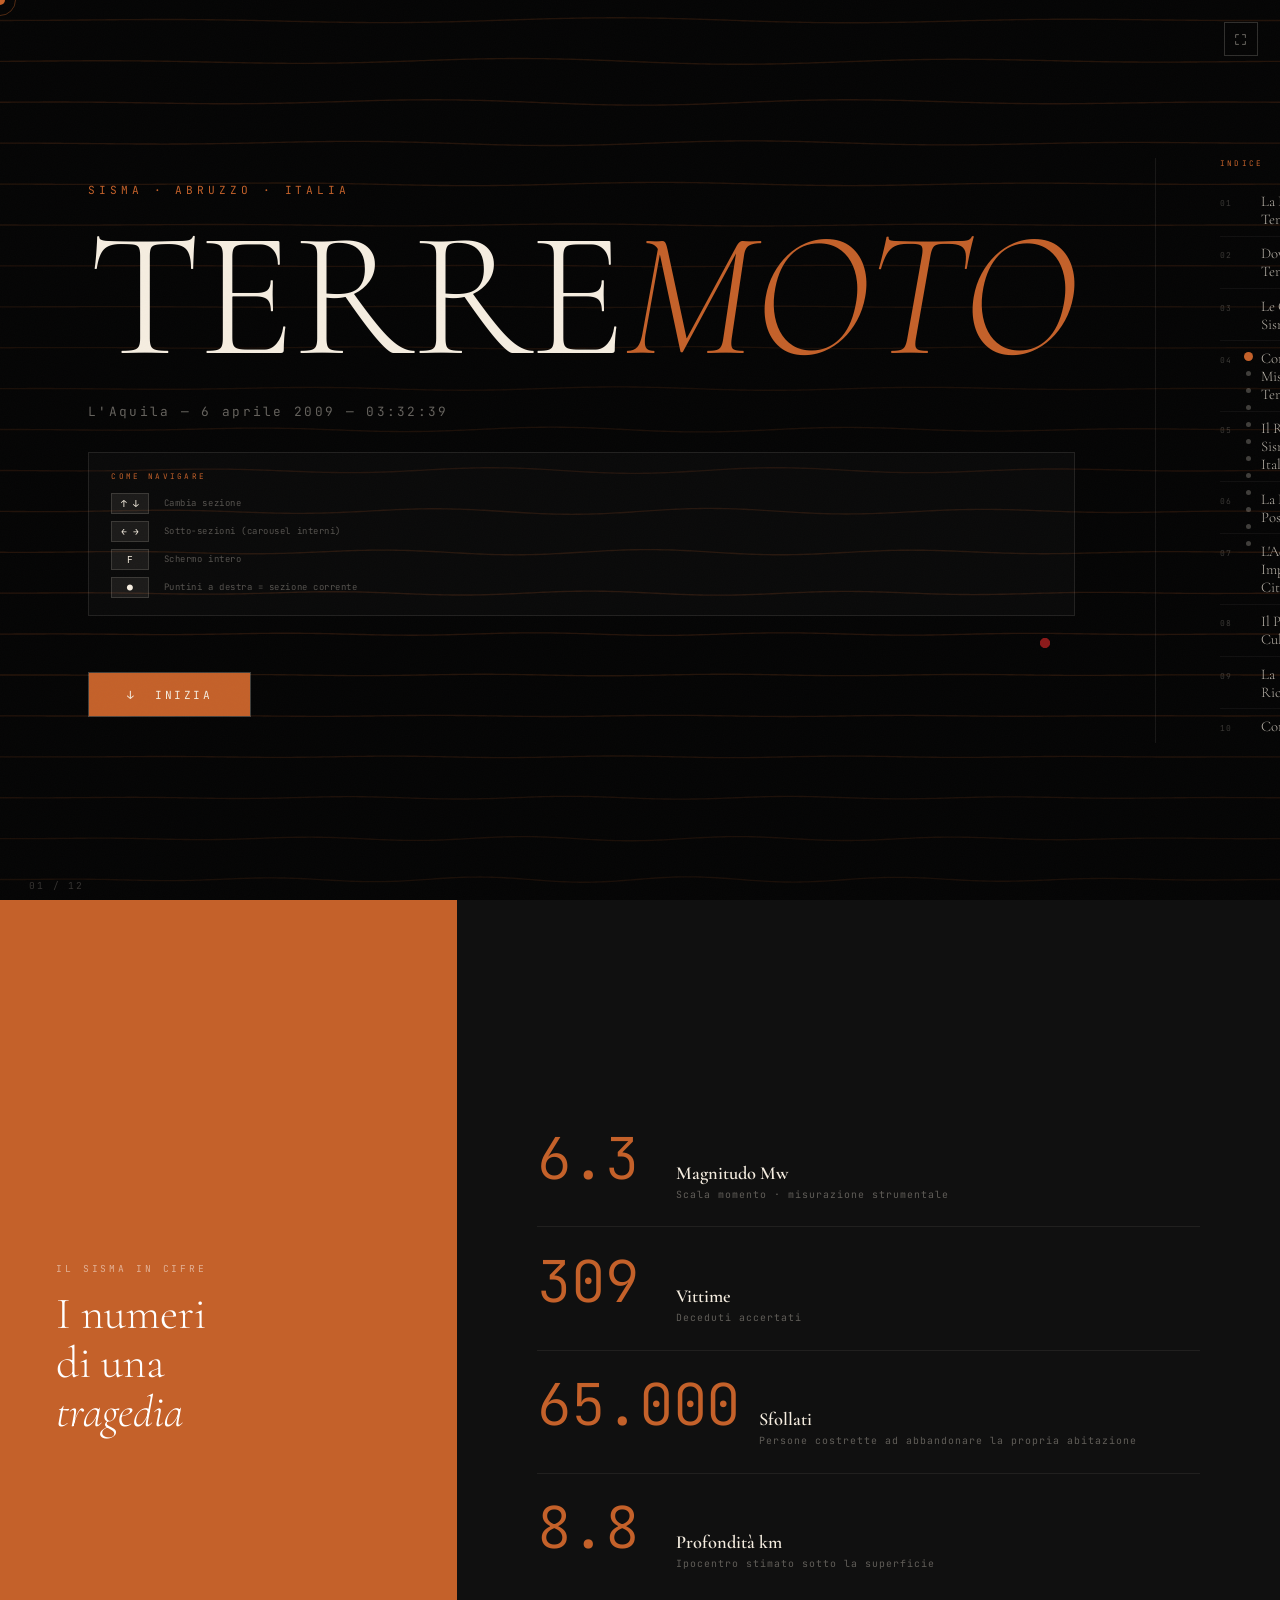
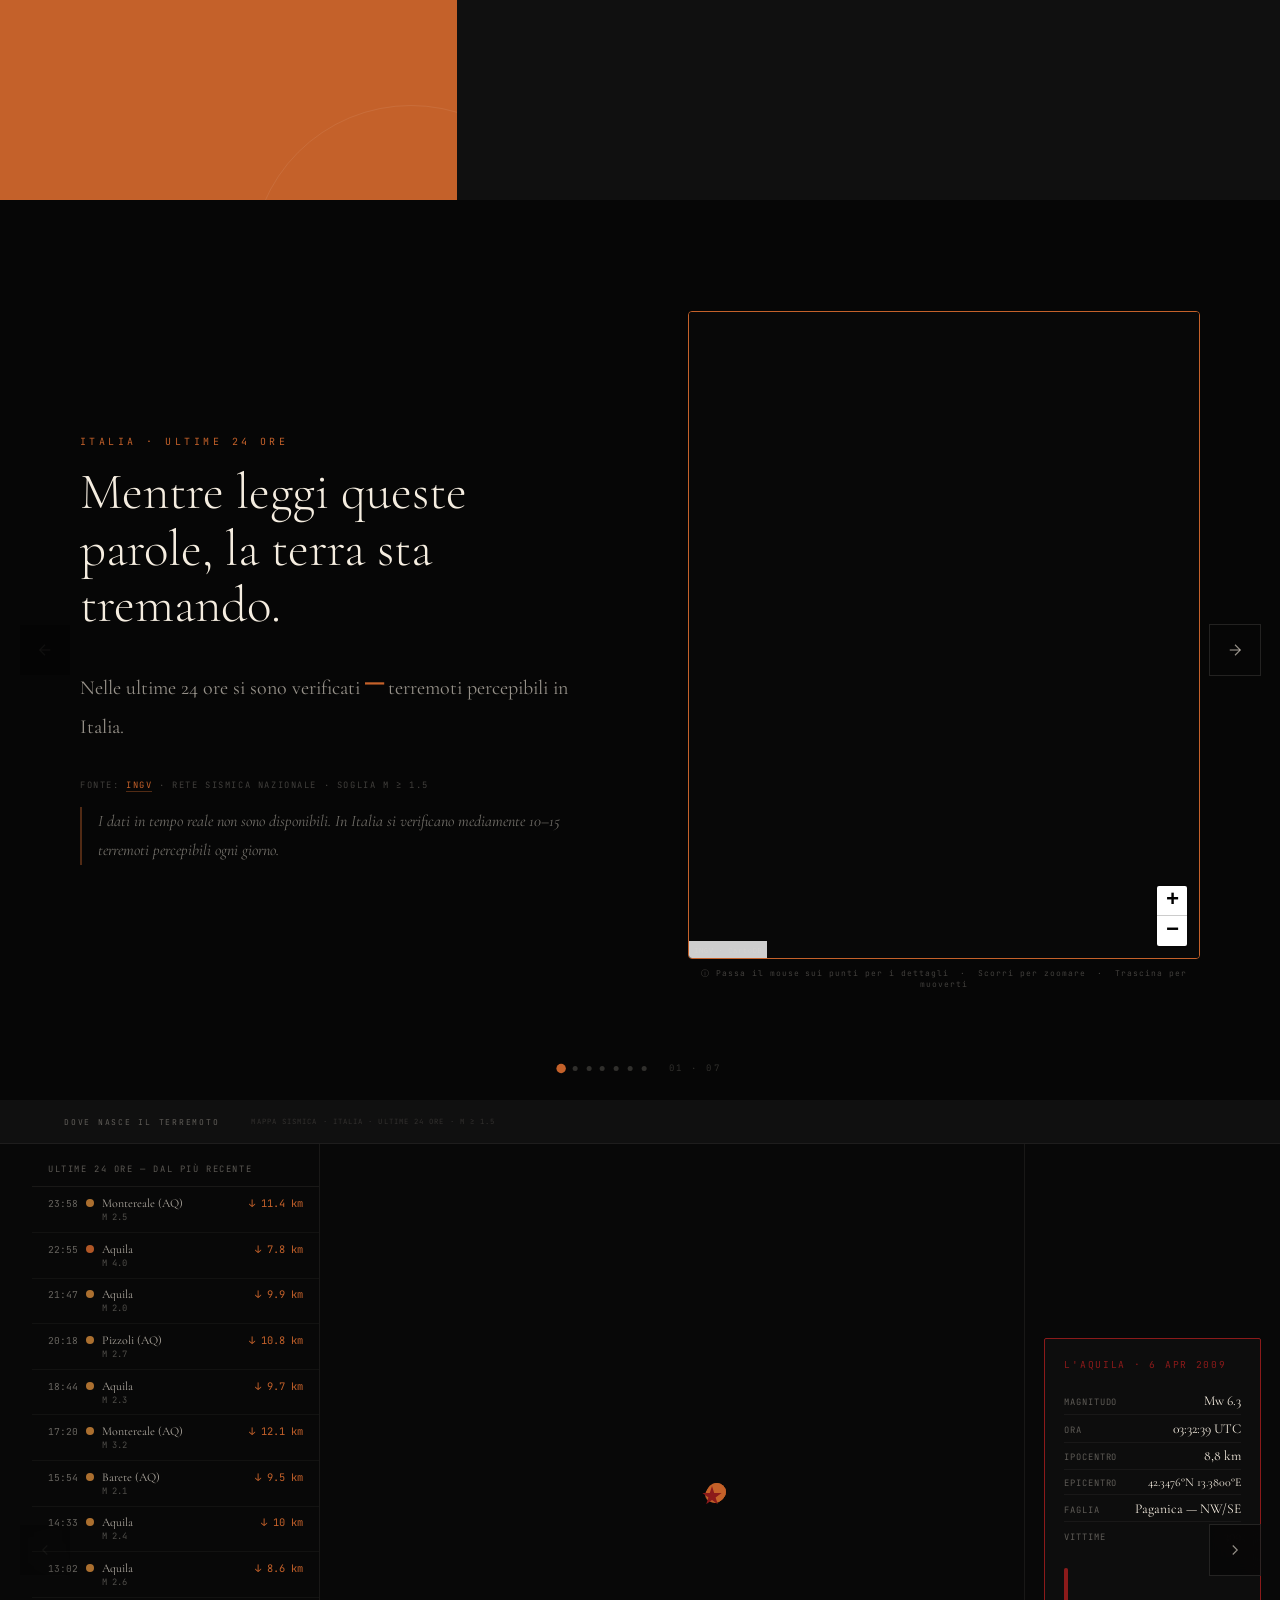
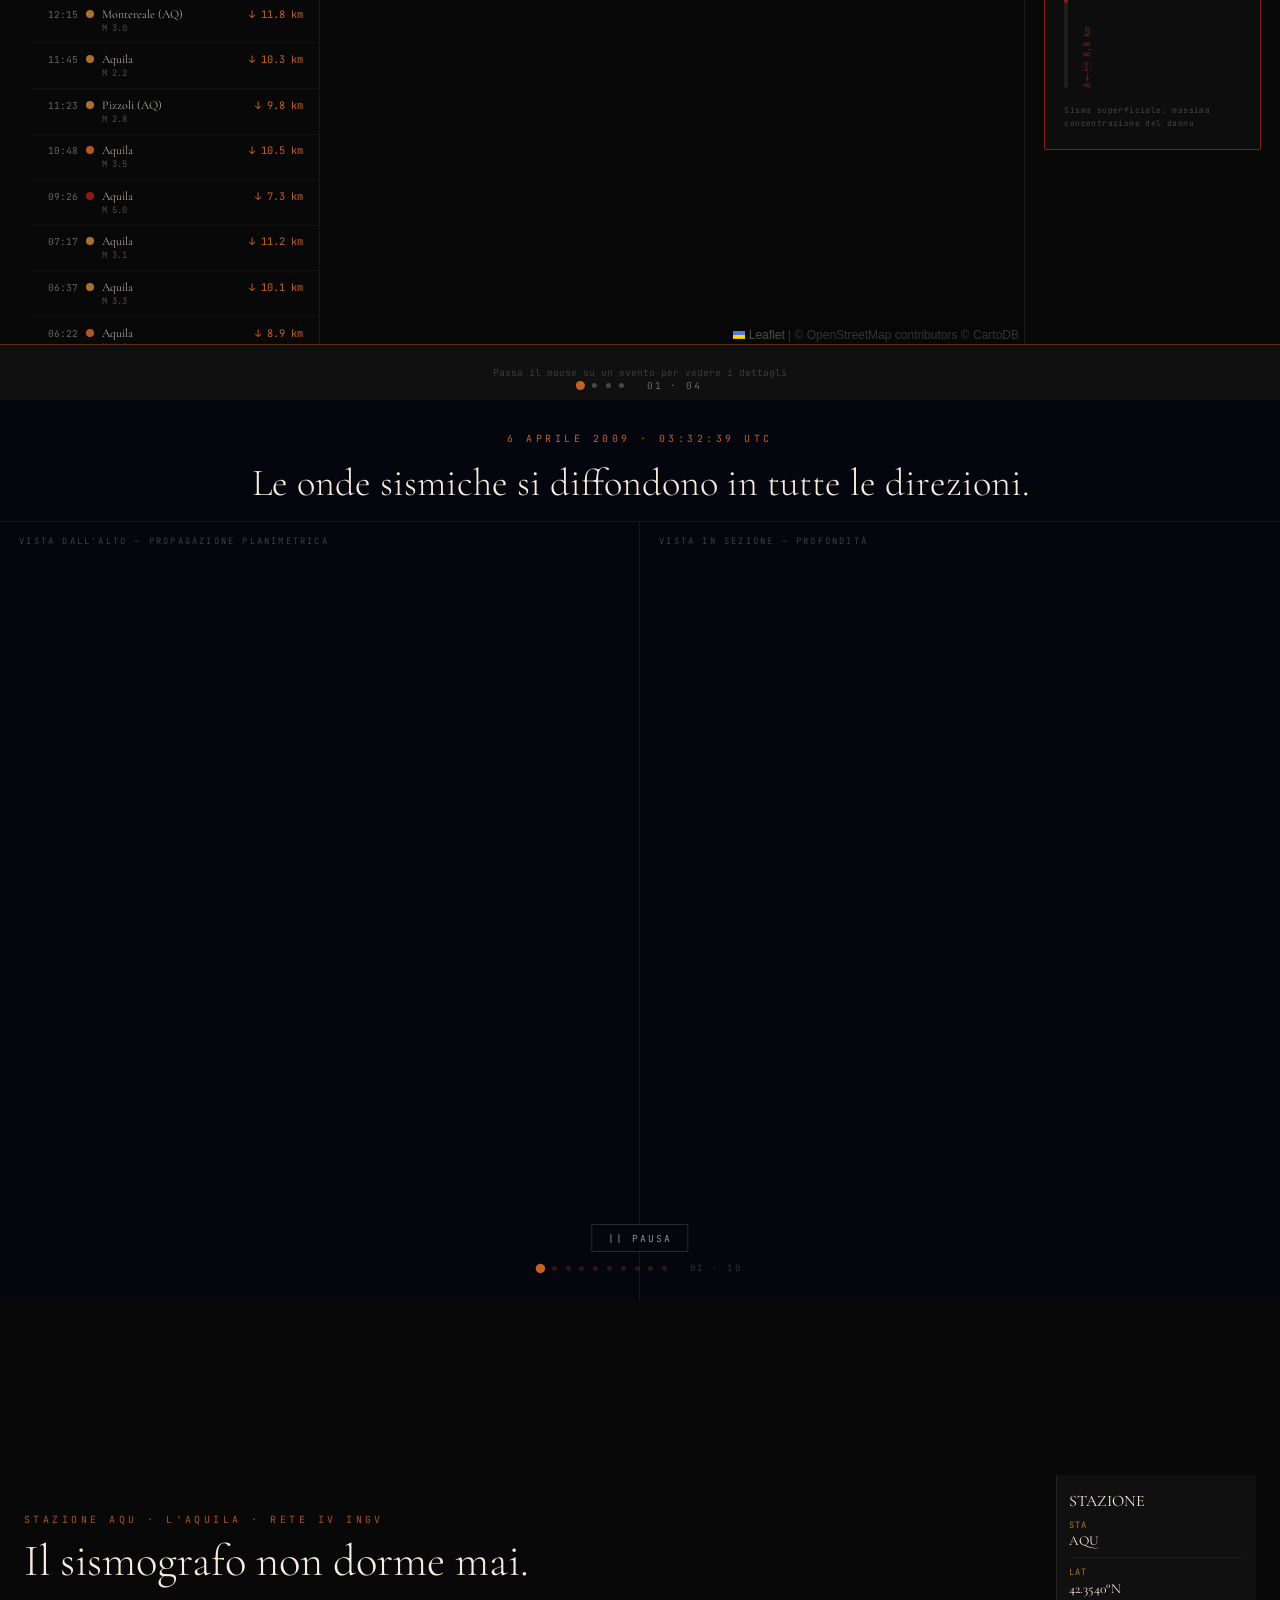
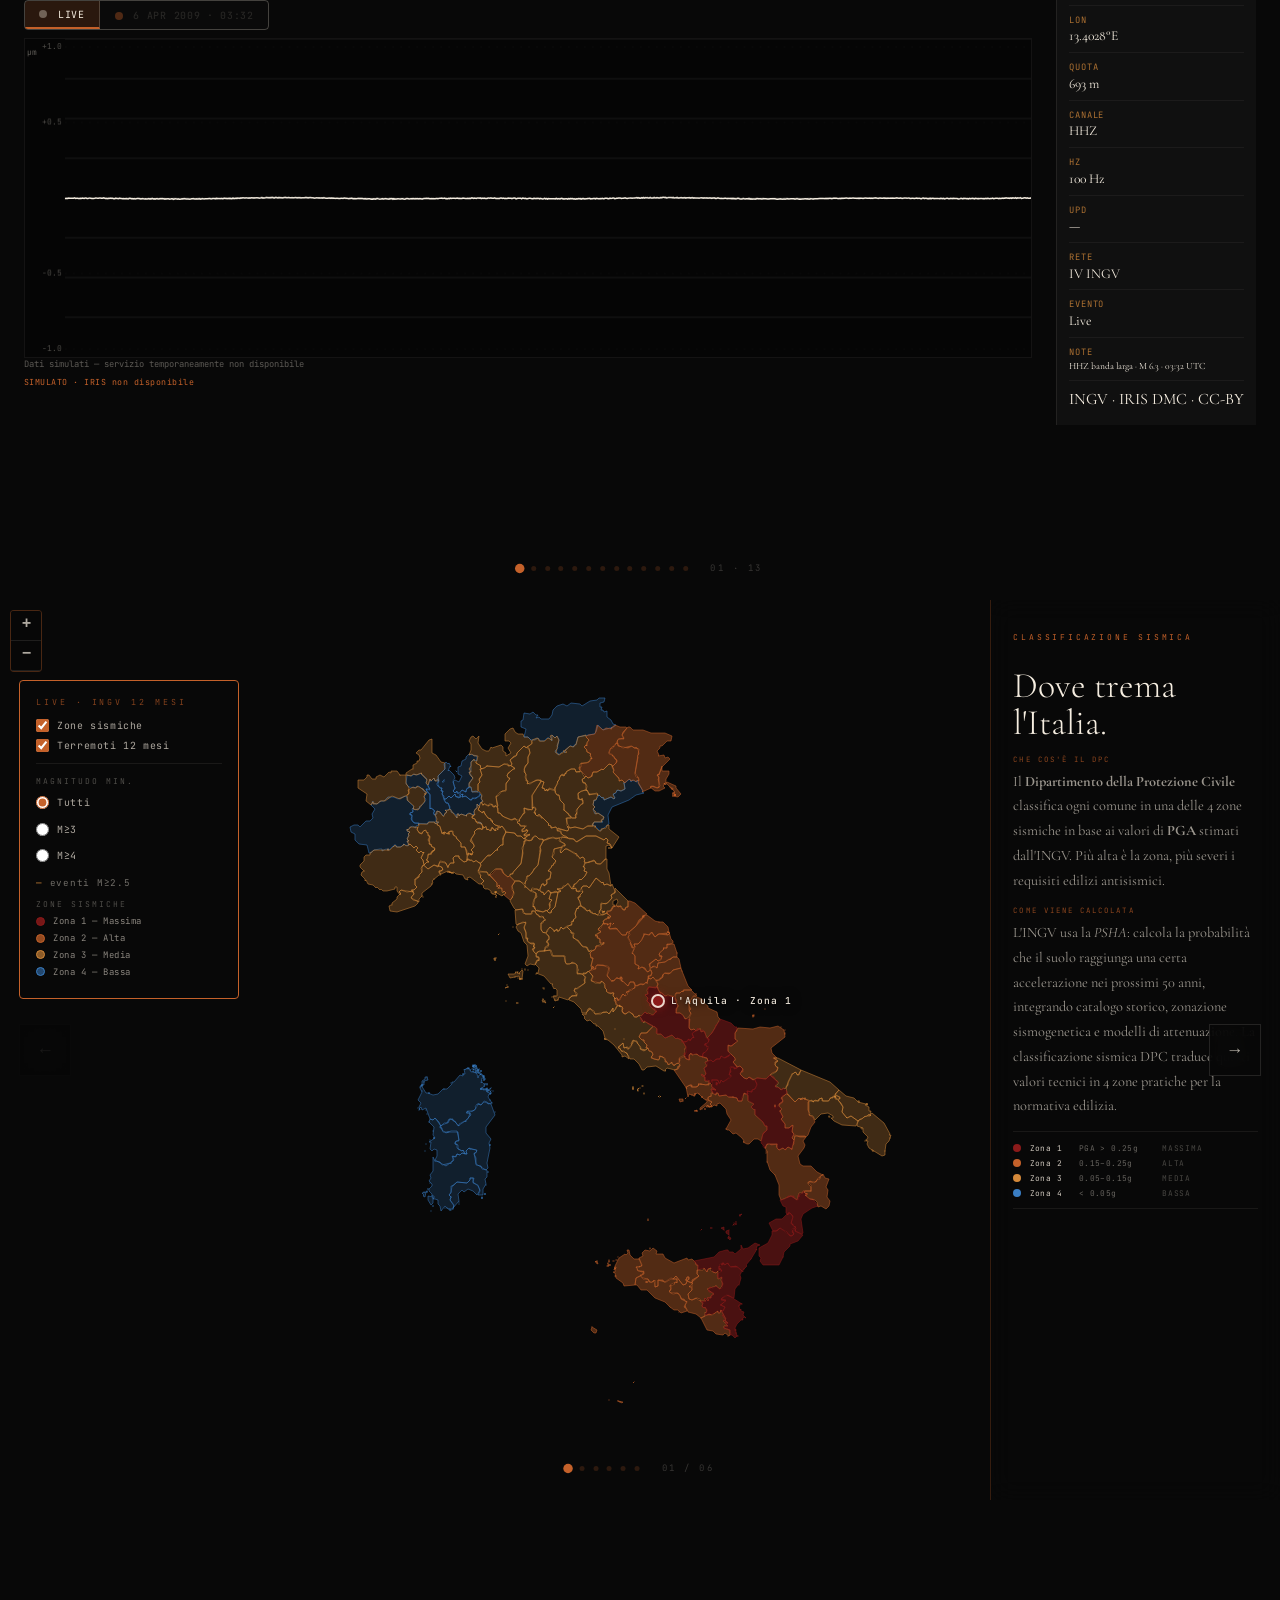
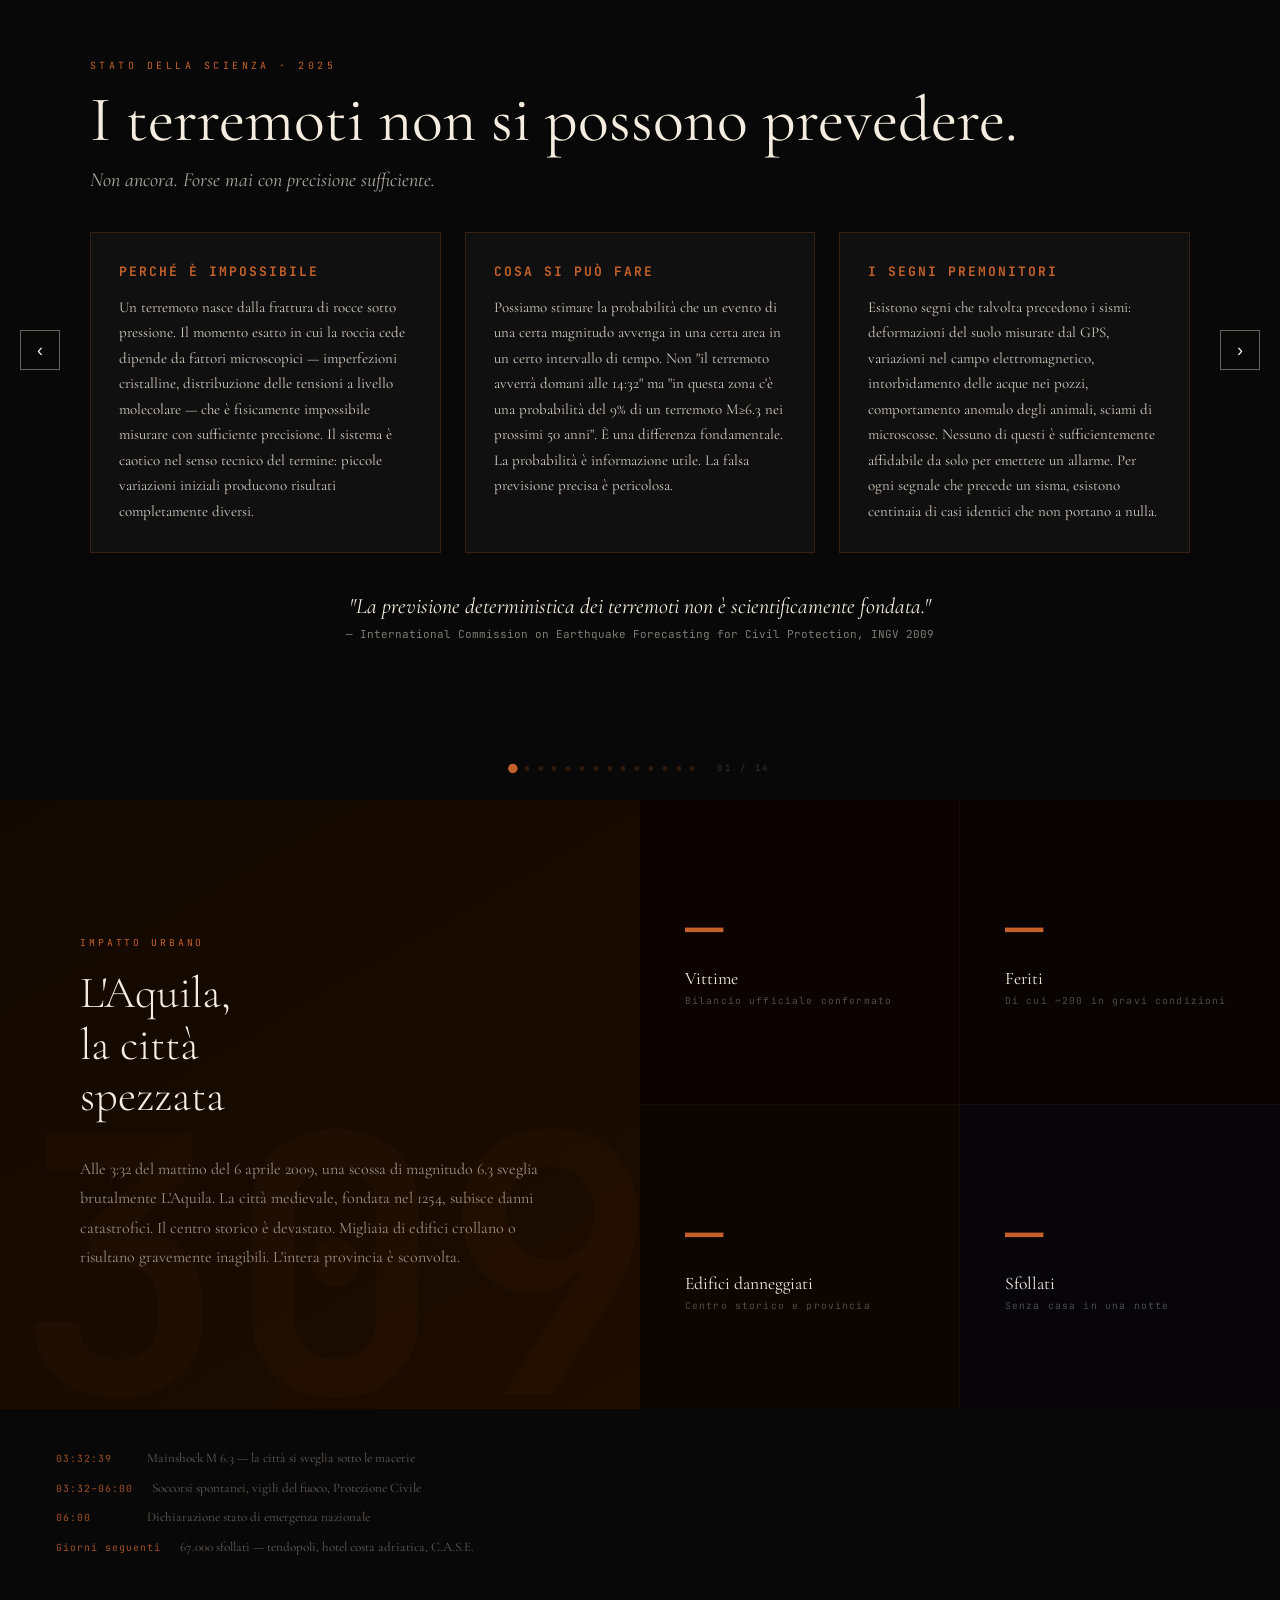
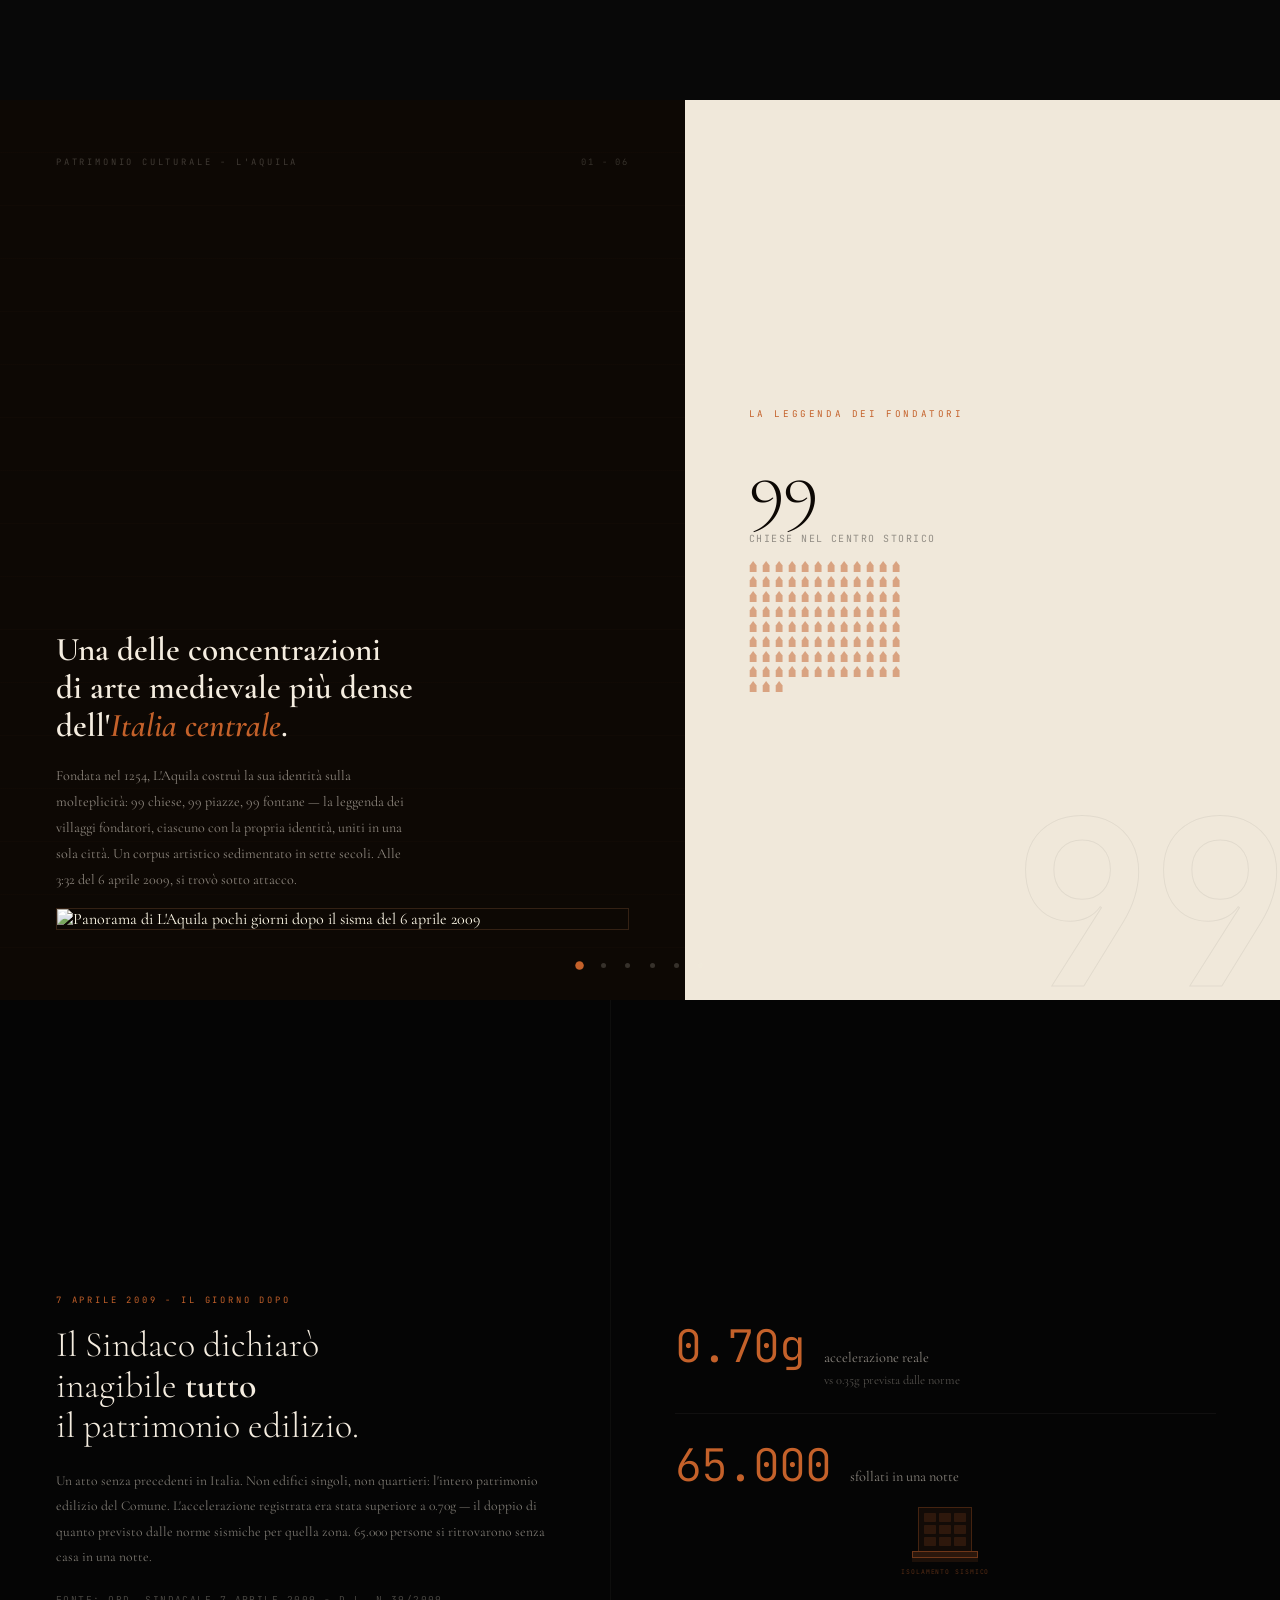
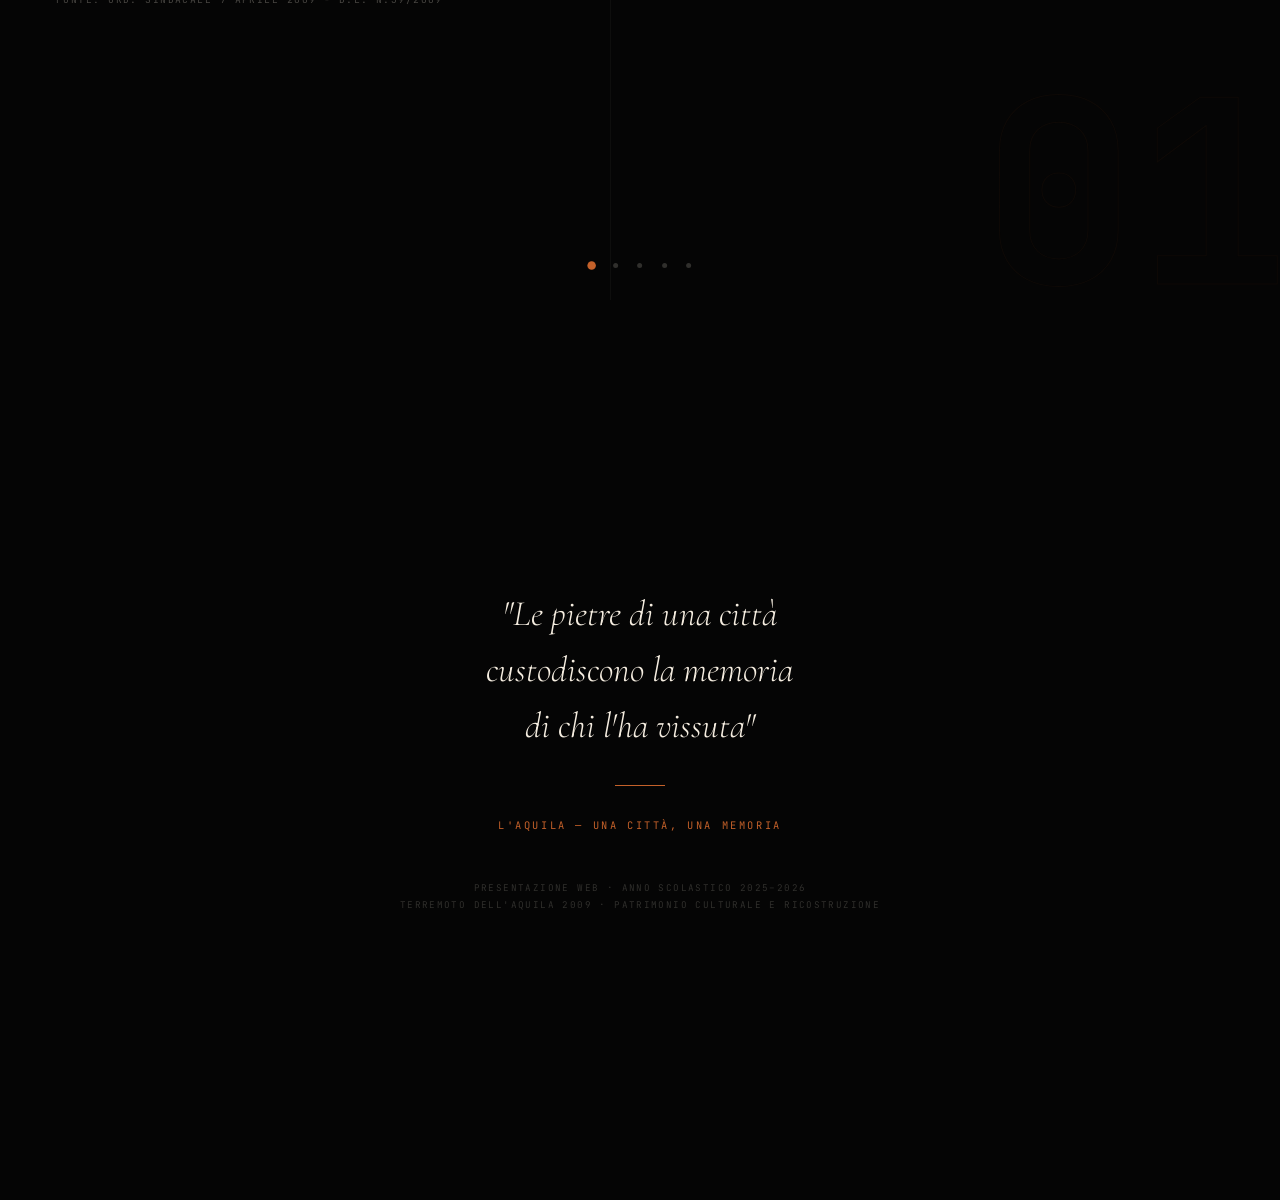
==== commit 7bf7cea0: "fix(s4-s11): trattini tra estremi slider — Roccia — Paludoso, Rurale — Metropoli, etc. Co-Authored-B" ====
--- a/index.html
+++ b/index.html
@@ -1662,28 +1662,28 @@
 
           <div class="s4-sim-row">
             <label class="s4-sim-row-label" for="s4-sim-ter">Tipo di terreno</label>
-            <div class="s4-sim-sl-labels"><span>Roccia</span><span>Paludoso</span></div>
+            <div class="s4-sim-sl-labels"><span>Roccia</span><span class="s4-sl-dash">—</span><span>Paludoso</span></div>
             <input type="range" id="s4-sim-ter" min="1" max="5" step="1" value="4" aria-label="Tipo di terreno da roccia compatta a paludoso">
             <div class="s4-sim-val" id="s4-sim-ter-val" aria-live="polite">Alluvionale</div>
           </div>
 
           <div class="s4-sim-row">
             <label class="s4-sim-row-label" for="s4-sim-pop">Densità popolazione</label>
-            <div class="s4-sim-sl-labels"><span>Rurale</span><span>Metropoli</span></div>
+            <div class="s4-sim-sl-labels"><span>Rurale</span><span class="s4-sl-dash">—</span><span>Metropoli</span></div>
             <input type="range" id="s4-sim-pop" min="1" max="5" step="1" value="4" aria-label="Densità popolazione da rurale a metropolitana">
             <div class="s4-sim-val" id="s4-sim-pop-val" aria-live="polite">Città (500–2000 ab/km²)</div>
           </div>
 
           <div class="s4-sim-row">
             <label class="s4-sim-row-label" for="s4-sim-ed">Tipo di edifici</label>
-            <div class="s4-sim-sl-labels"><span>Antisismico</span><span>Storico</span></div>
+            <div class="s4-sim-sl-labels"><span>Antisismico</span><span class="s4-sl-dash">—</span><span>Storico</span></div>
             <input type="range" id="s4-sim-ed" min="1" max="5" step="1" value="5" aria-label="Tipo di edifici da moderno antisismico a storico medievale">
             <div class="s4-sim-val" id="s4-sim-ed-val" aria-live="polite">Storico/medievale</div>
           </div>
 
           <div class="s4-sim-row">
             <label class="s4-sim-row-label" for="s4-sim-mag">Magnitudo evento</label>
-            <div class="s4-sim-sl-labels"><span>M 4.0</span><span>M 9.0</span></div>
+            <div class="s4-sim-sl-labels"><span>M 4.0</span><span class="s4-sl-dash">—</span><span>M 9.0</span></div>
             <input type="range" id="s4-sim-mag" min="4.0" max="9.0" step="0.1" value="6.3" aria-label="Magnitudo evento da M 4.0 a M 9.0">
             <div class="s4-sim-val" id="s4-sim-mag-val" aria-live="polite">M 6.3</div>
           </div>
--- a/css/s4-seismograph.css
+++ b/css/s4-seismograph.css
@@ -2003,6 +2003,24 @@
   gap: 0.3rem;
 }
 
+.s4-sim-sl-labels {
+  display: flex;
+  justify-content: space-between;
+  align-items: center;
+  font-family: 'JetBrains Mono', monospace;
+  font-size: 0.52rem;
+  letter-spacing: 0.06em;
+  color: rgba(245, 237, 224, 0.38);
+  text-transform: uppercase;
+}
+
+.s4-sl-dash {
+  color: rgba(245, 237, 224, 0.18);
+  font-size: 0.6rem;
+  flex: 1;
+  text-align: center;
+}
+
 .s4-sim-row label {
   font-family: 'JetBrains Mono', monospace;
   font-size: 0.6rem;
